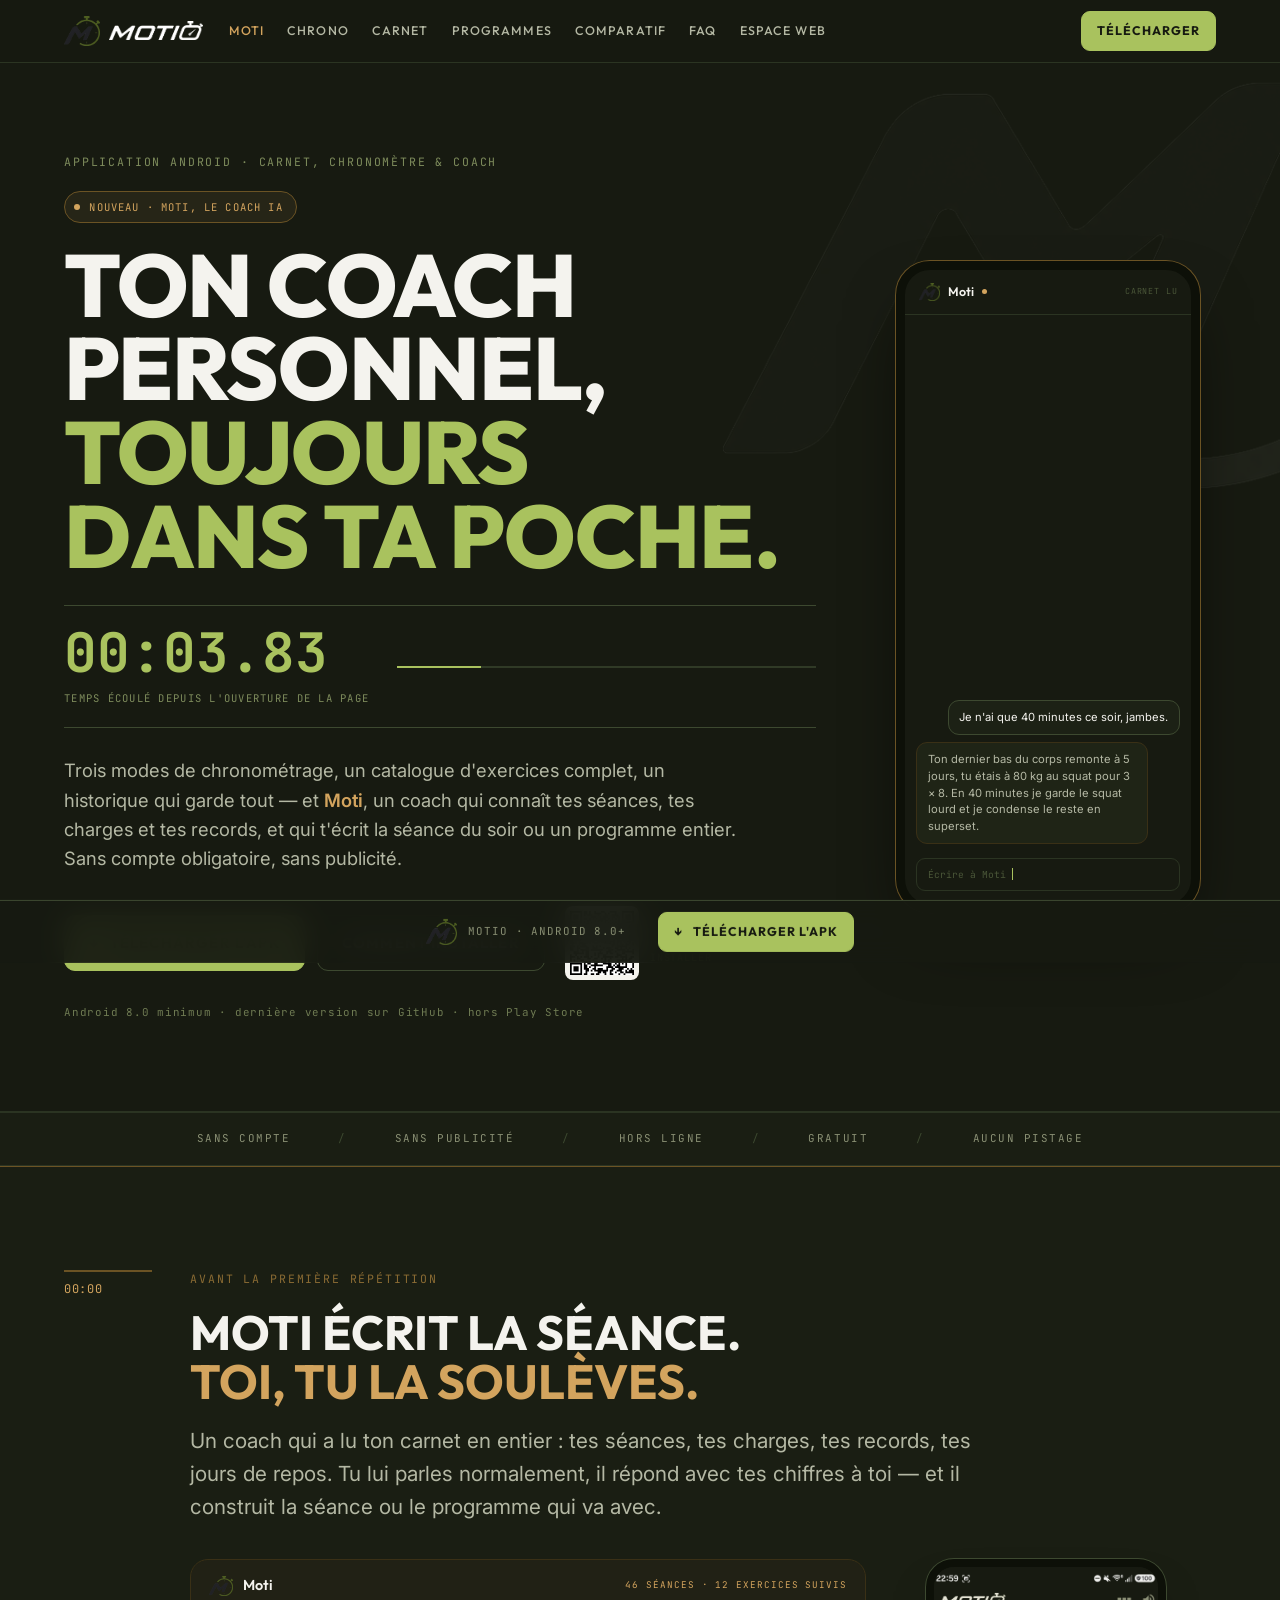
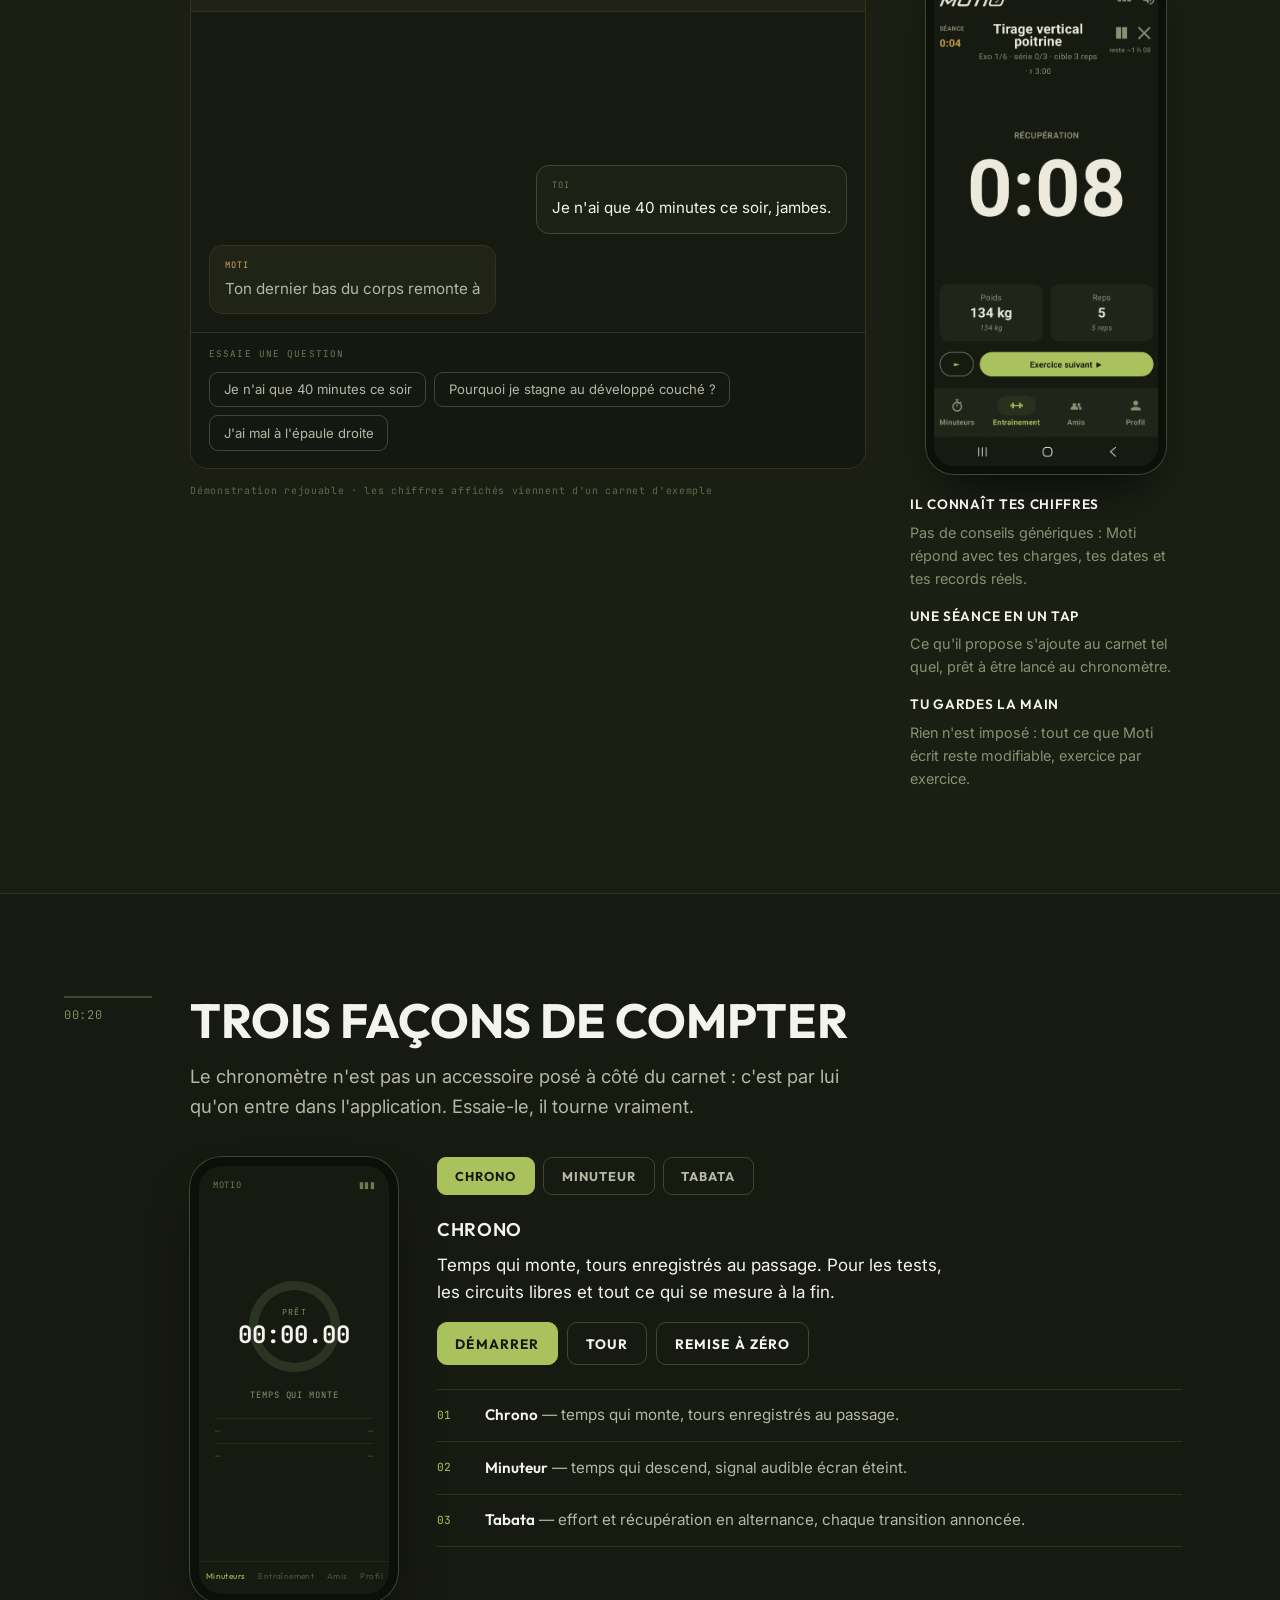
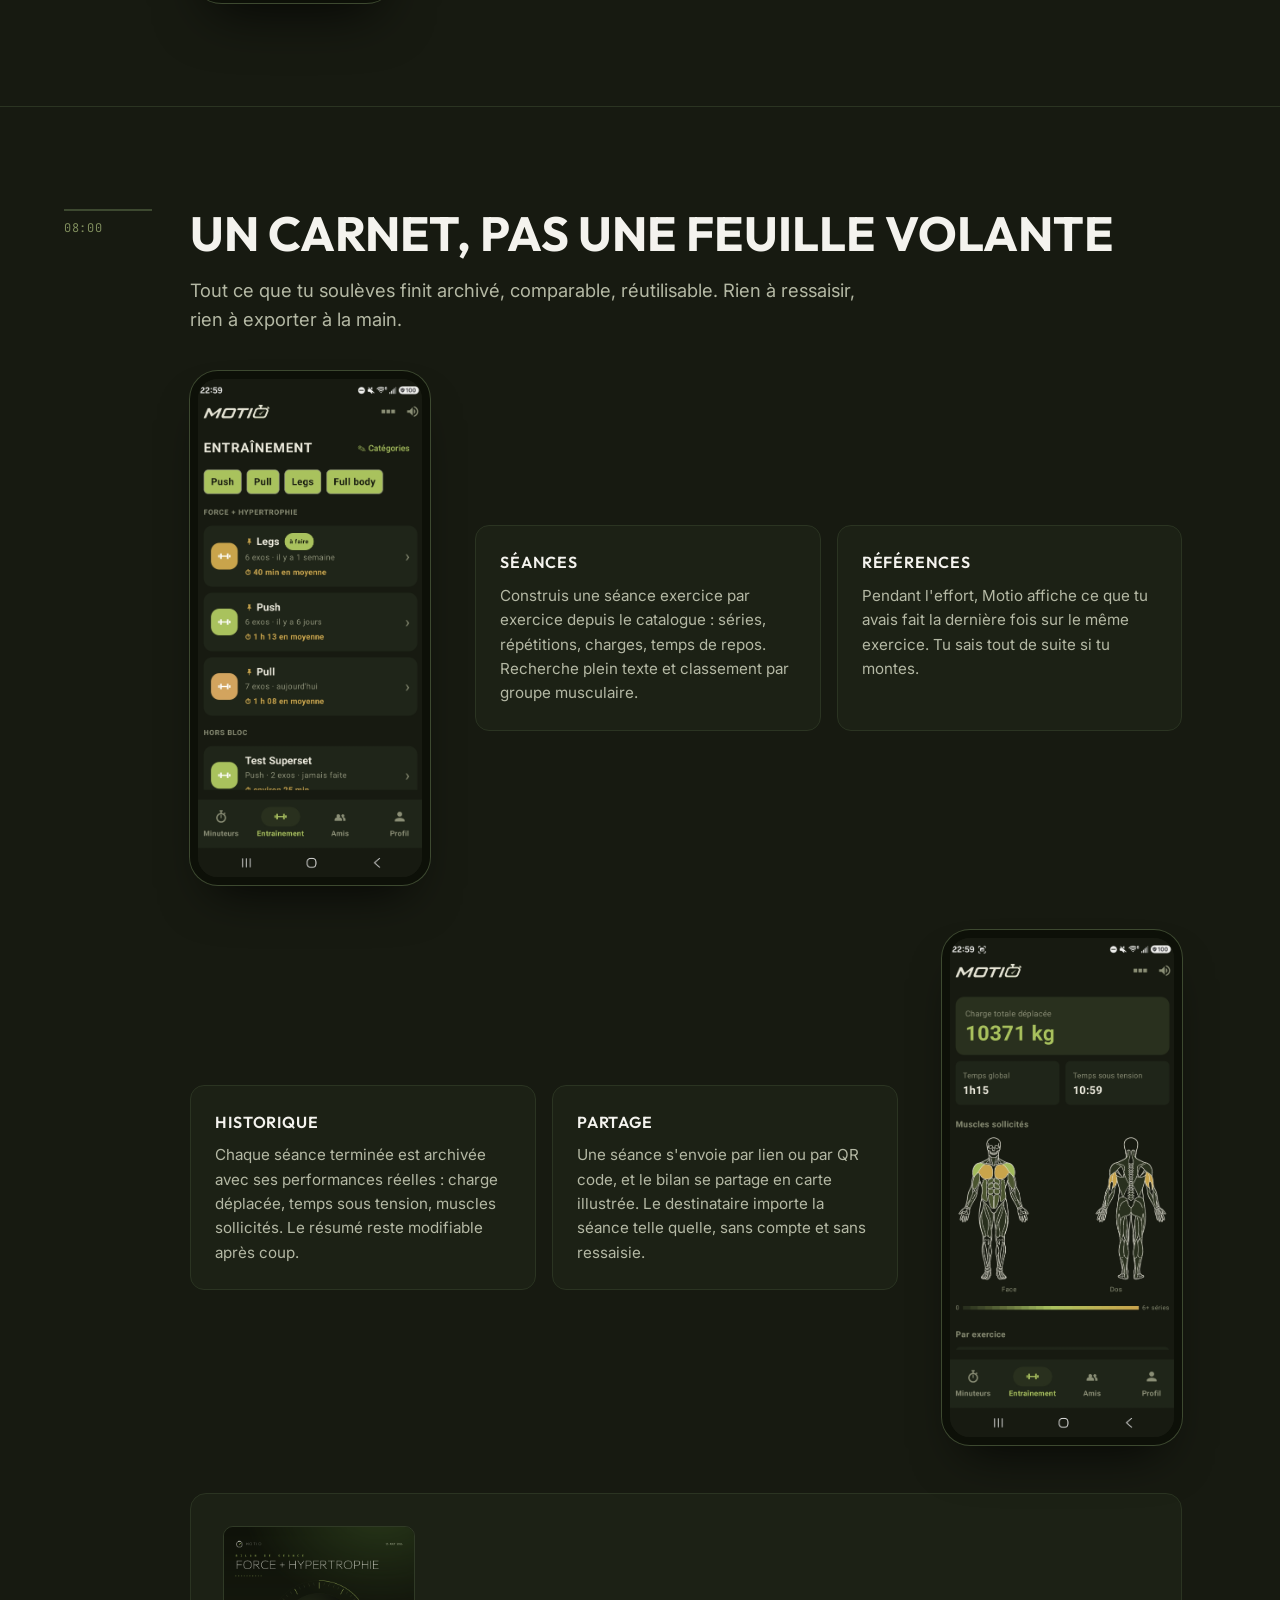
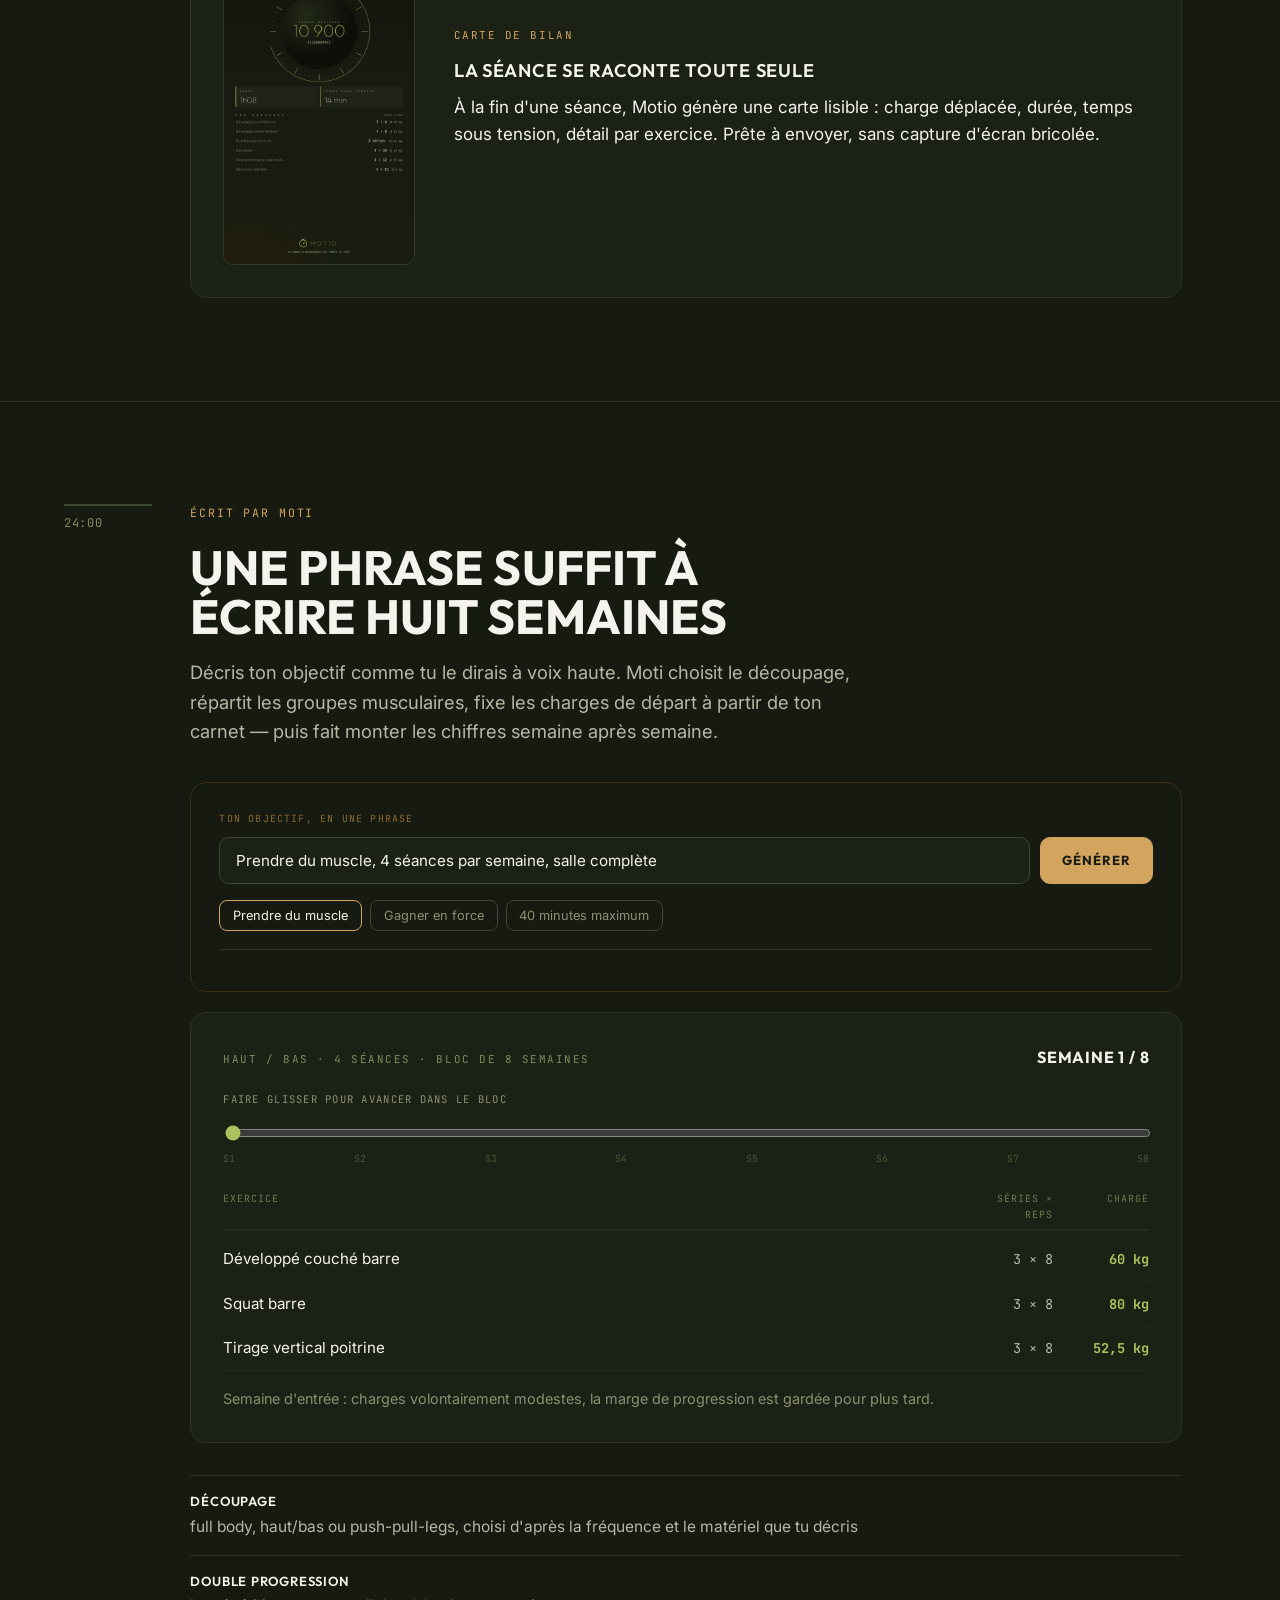
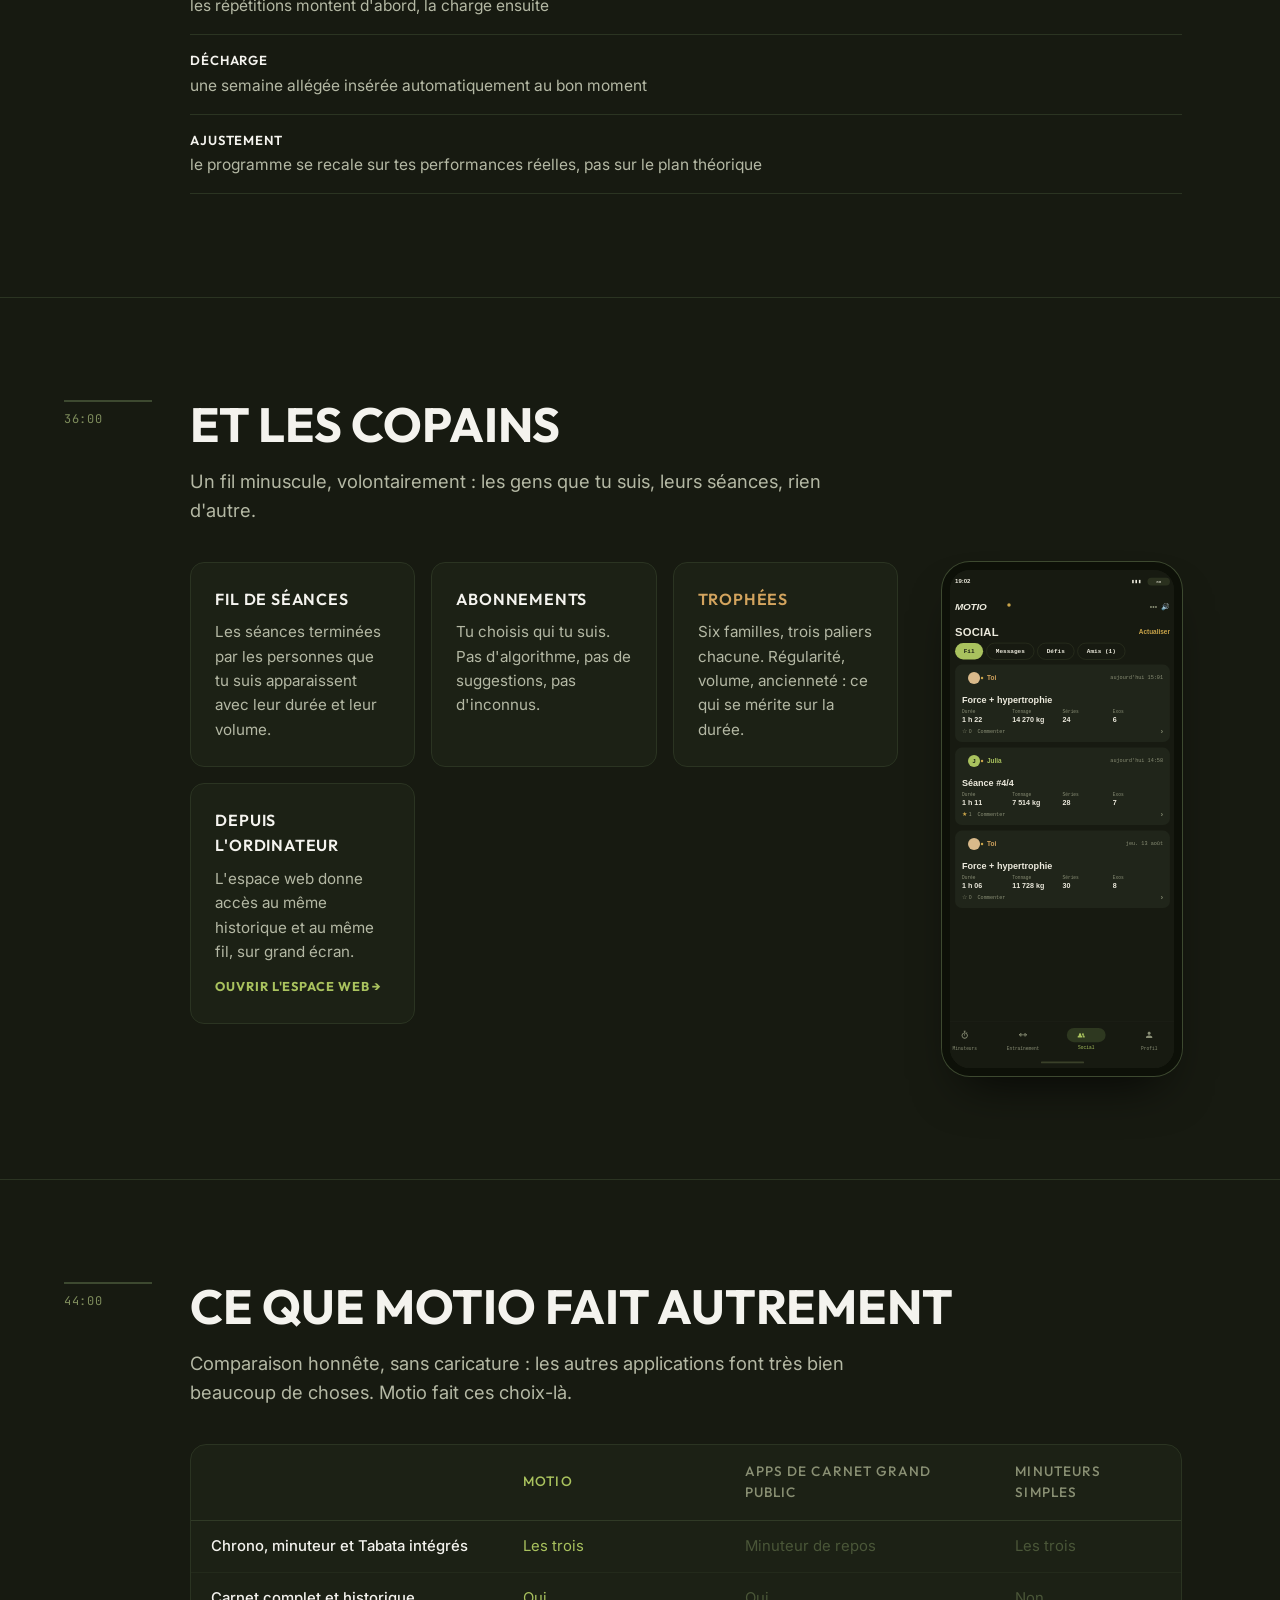
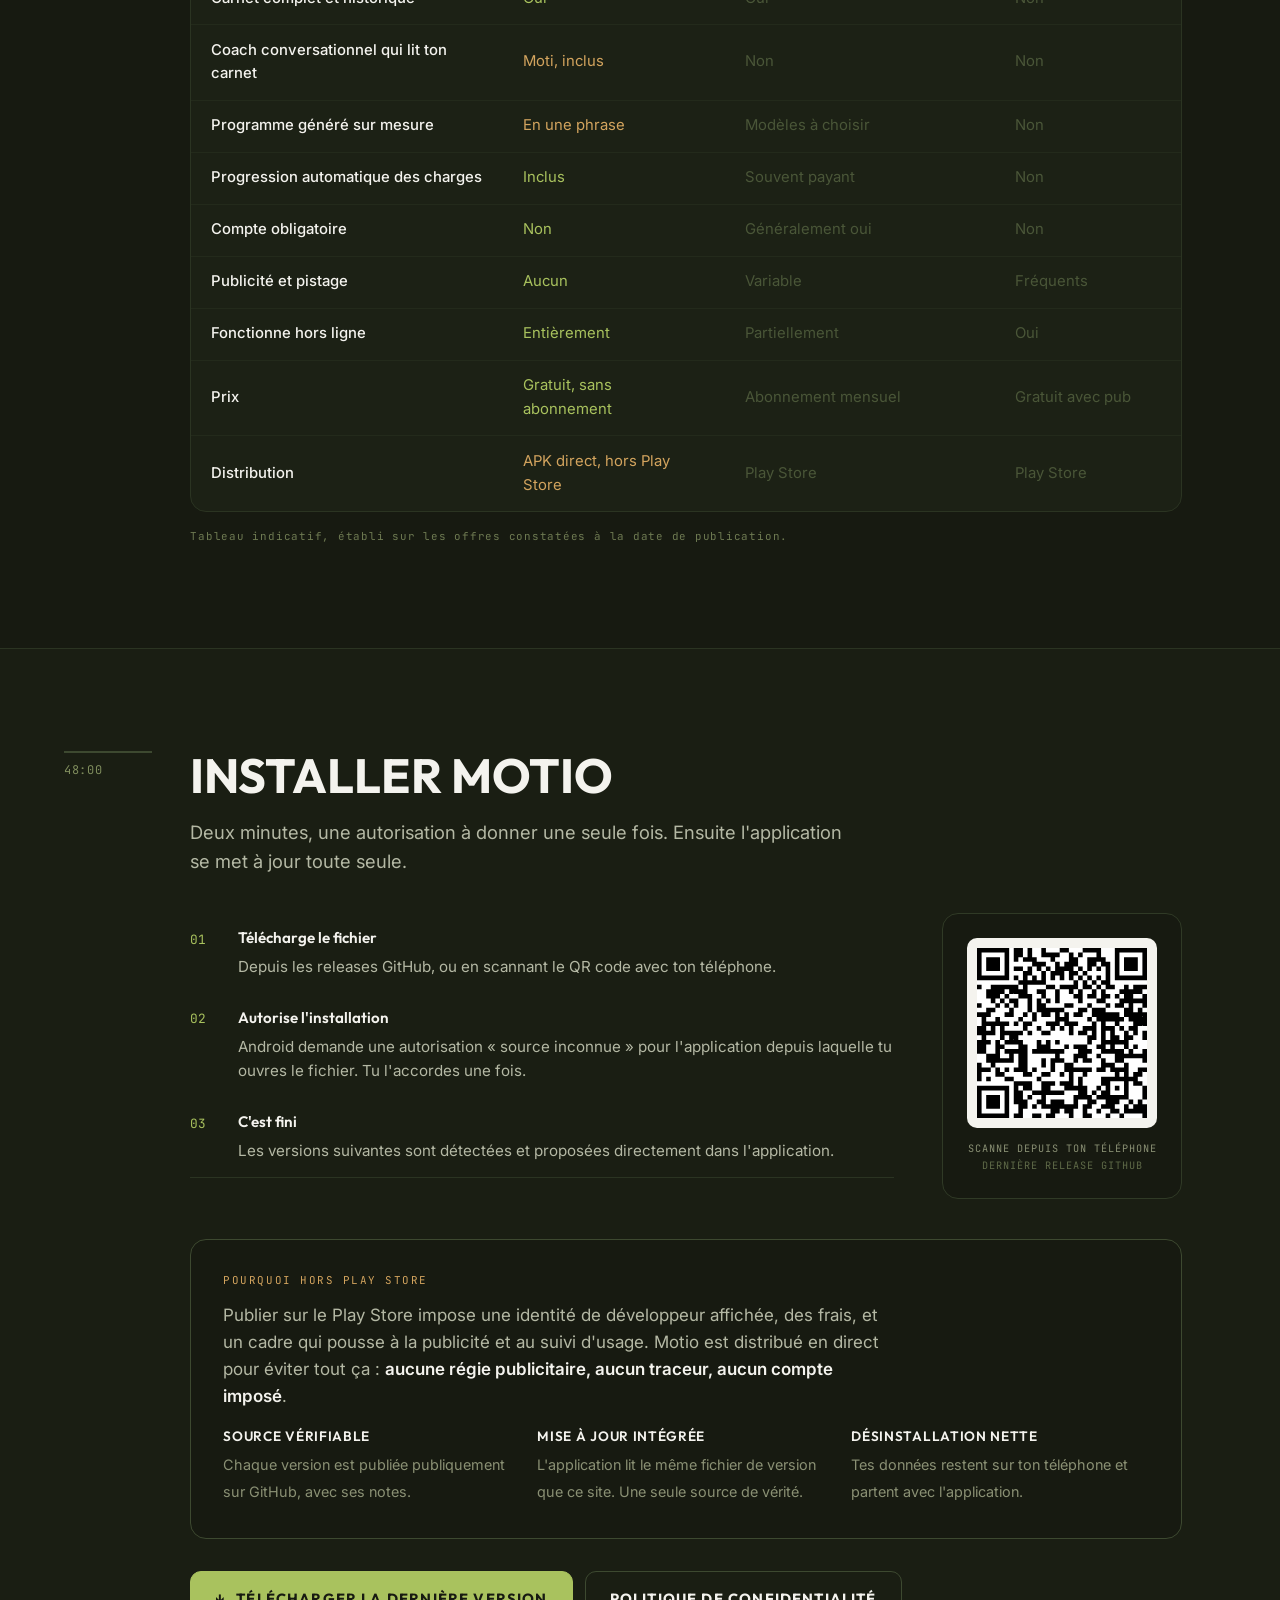
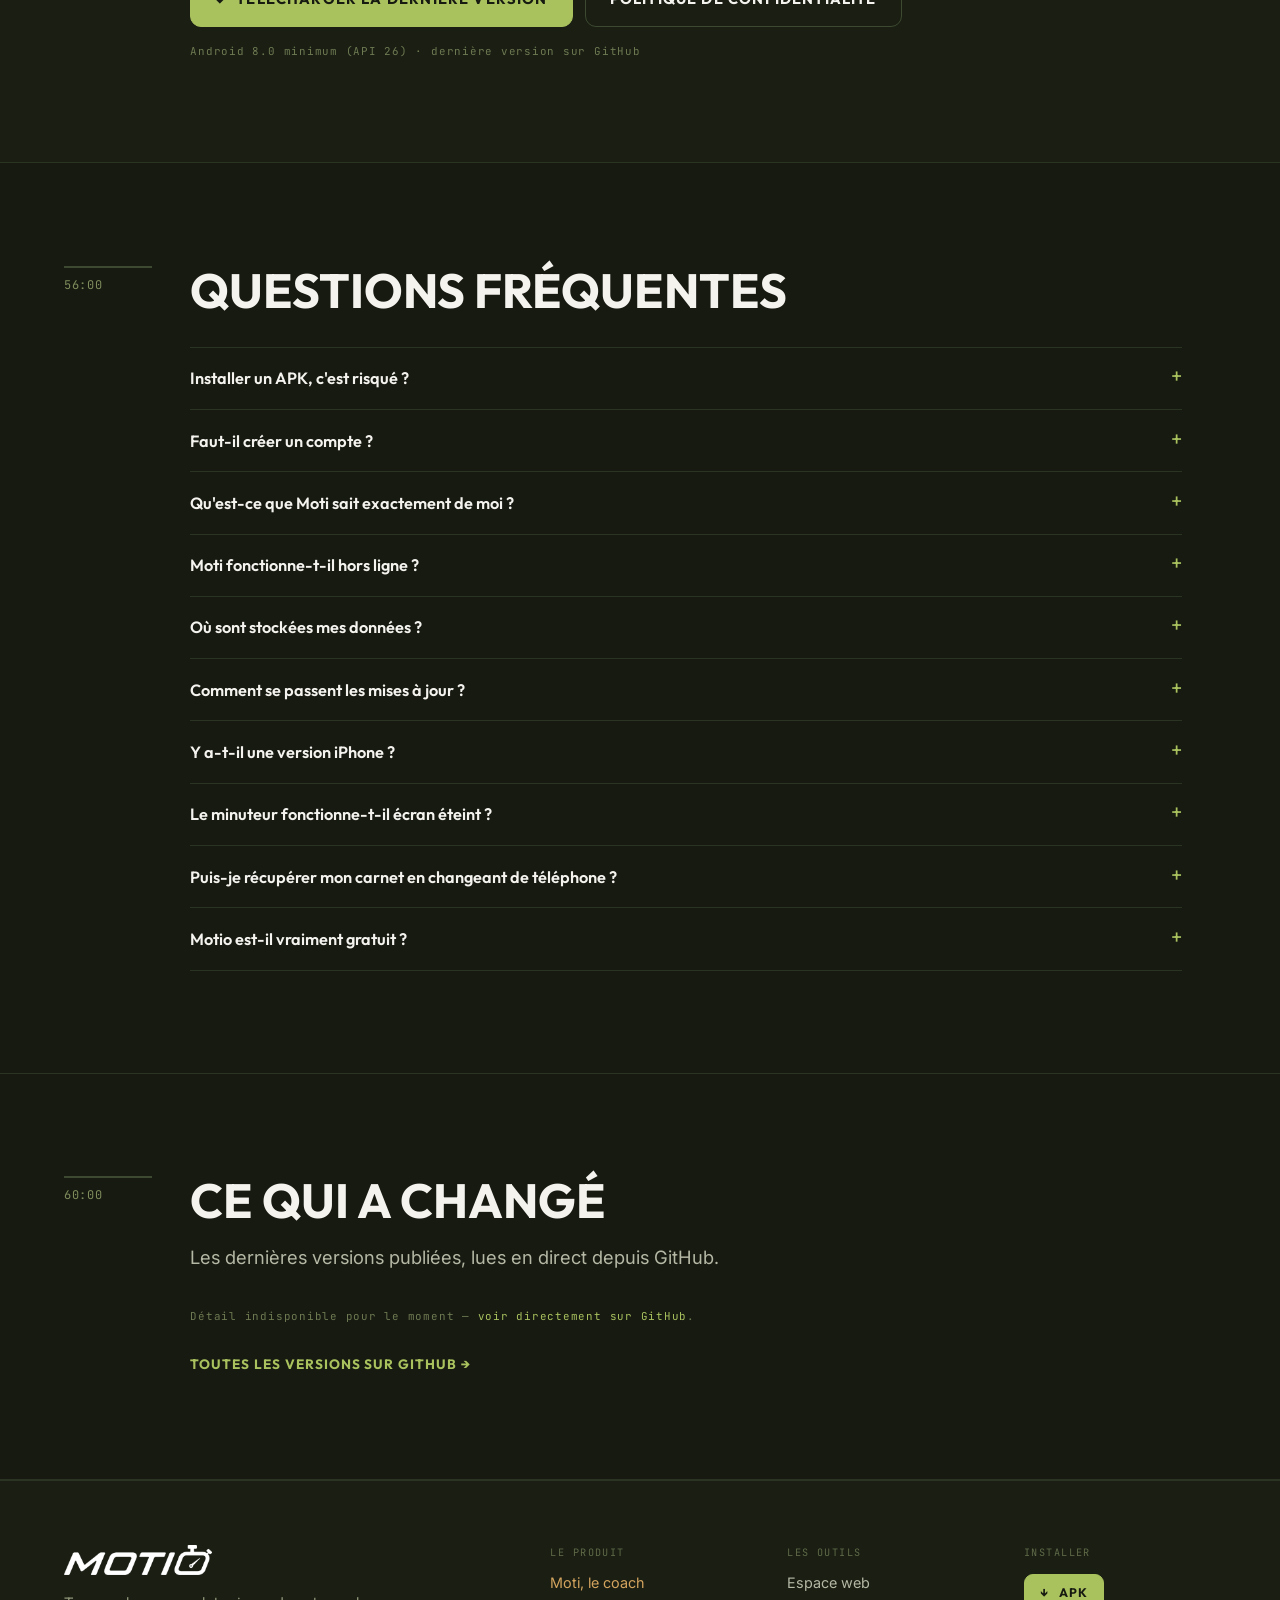
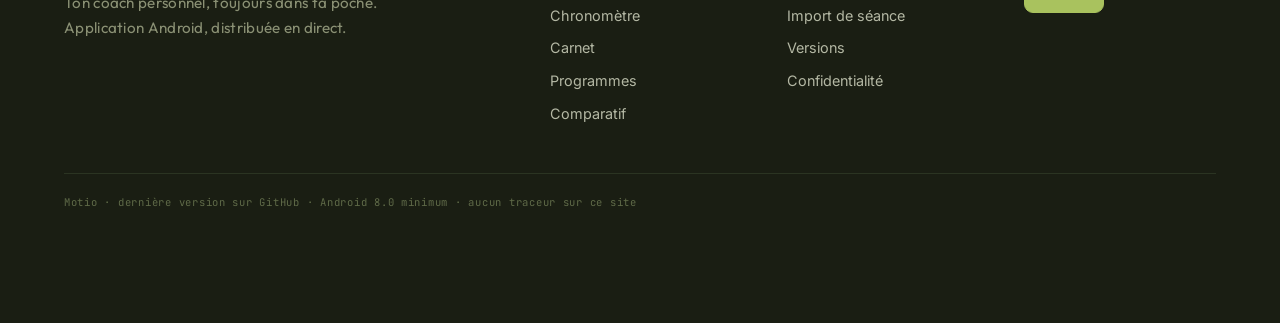
==== index.html @ ec918538 "Site : Moti et la génération de programme IA mis en avant Refonte guidée par la maquette Claude Desi" ====
<!DOCTYPE html>
<html lang="fr">
<head>
<meta charset="utf-8">
<meta name="viewport" content="width=device-width, initial-scale=1">
<title>Motio — Ton coach personnel, toujours dans ta poche</title>
<meta name="description" content="Chronomètre, minuteur, Tabata et carnet d'entraînement complet. Programmes personnalisés, coach IA qui connaît tes séances, historique et fil d'amis. Application Android, sans compte, sans publicité.">
<meta name="theme-color" content="#171A11">
<meta property="og:title" content="Motio">
<meta property="og:description" content="Ton coach personnel, toujours dans ta poche.">
<meta property="og:type" content="website">
<link rel="preconnect" href="https://fonts.googleapis.com">
<link rel="preconnect" href="https://fonts.gstatic.com" crossorigin>
<link href="https://fonts.googleapis.com/css2?family=Outfit:wght@400;500;600;700;800&family=Inter:wght@400;500;600&family=JetBrains+Mono:wght@400;500;700&display=swap" rel="stylesheet">
<link rel="stylesheet" href="assets/css/site.css">
</head>
<body>

<a class="skip" href="#modes">Aller au contenu</a>

<header class="topbar">
  <a class="brand" href="#top" aria-label="Motio — accueil">
    <img class="mark" src="assets/img/logo_m.png" alt="">
    <img class="word" src="assets/img/logo_motio.png" alt="Motio">
  </a>
  <nav class="topnav">
    <a href="#moti" class="gold">Moti</a>
    <a href="#modes">Chrono</a>
    <a href="#carnet">Carnet</a>
    <a href="#programmes">Programmes</a>
    <a href="#comparatif">Comparatif</a>
    <a href="#faq">FAQ</a>
    <a href="app/">Espace web</a>
  </nav>
  <a class="btn btn-sm" href="https://github.com/Motio-training/motio-updates/releases/latest" rel="noopener">Télécharger</a>
</header>

<main id="top">

  <!-- ============ HÉROS ============ -->
  <section class="hero">
    <img class="hero-ghost" src="assets/img/logo_m.png" alt="" aria-hidden="true">

    <div class="hero-main">
      <p class="eyebrow">Application Android · carnet, chronomètre &amp; coach</p>
      <a class="hero-badge" href="#moti"><i aria-hidden="true"></i>Nouveau · Moti, le coach IA</a>
      <h1>Ton coach personnel, <em>toujours dans ta poche.</em></h1>

      <div class="dial">
        <div>
          <span id="heroChrono" class="dial-digits">00:00.00</span>
          <span class="dial-label">temps écoulé depuis l'ouverture de la page</span>
        </div>
        <div class="dial-sweep" aria-hidden="true"><i></i></div>
      </div>

      <p class="lede" style="margin-bottom:2rem">Trois modes de chronométrage, un catalogue d'exercices complet, un historique qui garde tout — et <strong style="color:var(--accent-2);font-weight:600">Moti</strong>, un coach qui connaît tes séances, tes charges et tes records, et qui t'écrit la séance du soir ou un programme entier. Sans compte obligatoire, sans publicité.</p>

      <div class="cta-row">
        <div class="cta-group">
          <a class="btn btn-lg" href="https://github.com/Motio-training/motio-updates/releases/latest" rel="noopener"><span aria-hidden="true">↓</span> Télécharger l'APK</a>
          <a class="btn btn-lg btn-ghost" href="#installer">Comment installer</a>
        </div>
        <div class="hero-qr">
          <div id="qrHero" class="qr-mini"></div>
          <span class="qr-mini-label">Scanne pour installer</span>
        </div>
      </div>
      <p class="fineprint hero-fine">Android 8.0 minimum · <span id="verHero">dernière version sur GitHub</span> · hors Play Store</p>
    </div>

    <div class="hero-visual">
      <div class="chat-phone">
        <div class="chat-phone-head">
          <img src="assets/img/logo_m.png" alt="">
          <span class="who">Moti</span>
          <span class="dot" aria-hidden="true"></span>
          <span class="meta">carnet lu</span>
        </div>
        <div class="chat-phone-body" id="heroChat" aria-live="polite"></div>
        <div class="chat-phone-input">
          <span>Écrire à Moti</span>
          <span class="chat-caret" aria-hidden="true"></span>
        </div>
      </div>
    </div>
  </section>

  <!-- ============ BANDEAU ============ -->
  <div class="bandeau">
    <span>Sans compte</span><span class="sep">/</span><span>Sans publicité</span><span class="sep">/</span><span>Hors ligne</span><span class="sep">/</span><span>Gratuit</span><span class="sep">/</span><span>Aucun pistage</span>
  </div>

  <!-- ============ MOTI (COACH IA) ============ -->
  <section class="block" id="moti" data-sect style="border-top:1px solid #6B5324;background:var(--ink-2)">
    <div class="tc" style="border-top-color:#6B5324;color:var(--accent-2)">00:00</div>
    <div class="block-body">
      <p class="eyebrow" style="color:#8A6B33">Avant la première répétition</p>
      <h2 style="max-width:20ch">Moti écrit la séance. <span style="color:var(--accent-2)">Toi, tu la soulèves.</span></h2>
      <p class="lede" style="font-size:clamp(1.05rem,1rem + .4vw,1.3rem);max-width:62ch">Un coach qui a lu ton carnet en entier : tes séances, tes charges, tes records, tes jours de repos. Tu lui parles normalement, il répond avec tes chiffres à toi — et il construit la séance ou le programme qui va avec.</p>

      <div class="split" style="align-items:flex-start">
        <div class="split-content" style="flex:1 1 27rem">
          <div class="moti-demo">
            <div class="moti-demo-head">
              <img src="assets/img/logo_m.png" alt="">
              <span class="who">Moti</span>
              <span class="meta">46 séances · 12 exercices suivis</span>
            </div>
            <div class="moti-demo-body" id="motiChat" aria-live="polite"></div>
            <div class="moti-demo-foot">
              <p>Essaie une question</p>
              <div class="quick-qs">
                <button type="button" class="quick-q" data-q="court">Je n'ai que 40 minutes ce soir</button>
                <button type="button" class="quick-q" data-q="stagne">Pourquoi je stagne au développé couché ?</button>
                <button type="button" class="quick-q" data-q="epaule">J'ai mal à l'épaule droite</button>
              </div>
            </div>
          </div>
          <p class="moti-demo-fine">Démonstration rejouable · les chiffres affichés viennent d'un carnet d'exemple</p>
        </div>

        <div class="moti-features">
          <div class="phone-wrap">
            <div class="phone phone-sm">
              <img src="assets/img/screen-recuperation.jpg" alt="Moti dans l'application, pendant la récupération entre deux séries">
            </div>
          </div>
          <div>
            <div class="feature-line"><span class="k">Il connaît tes chiffres</span><p class="v">Pas de conseils génériques : Moti répond avec tes charges, tes dates et tes records réels.</p></div>
            <div class="feature-line"><span class="k">Une séance en un tap</span><p class="v">Ce qu'il propose s'ajoute au carnet tel quel, prêt à être lancé au chronomètre.</p></div>
            <div class="feature-line"><span class="k">Tu gardes la main</span><p class="v">Rien n'est imposé : tout ce que Moti écrit reste modifiable, exercice par exercice.</p></div>
          </div>
        </div>
      </div>
    </div>
  </section>

  <!-- ============ MODES ============ -->
  <section class="block" id="modes" data-sect>
    <div class="tc">00:20</div>
    <div class="block-body">
      <h2>Trois façons de compter</h2>
      <p class="lede">Le chronomètre n'est pas un accessoire posé à côté du carnet : c'est par lui qu'on entre dans l'application. Essaie-le, il tourne vraiment.</p>

      <div class="demo">
        <div class="phone-wrap demo-phone-wrap">
          <div class="phone phone-md demo-phone">
            <div class="demo-topbar"><span>MOTIO</span><span>▮▮▮</span></div>
            <div class="demo-body">
              <div id="demoDial" class="demo-dial">
                <div class="demo-dial-face">
                  <span id="demoPhase" class="demo-phase">prêt</span>
                  <span id="demoDigits" class="demo-digits">00:00.00</span>
                </div>
              </div>
              <span id="demoMeta" class="demo-meta">temps qui monte</span>
              <div class="demo-laps" aria-hidden="true">
                <div id="demoLap1" class="demo-lap"><span>—</span><span>—</span></div>
                <div id="demoLap2" class="demo-lap"><span>—</span><span>—</span></div>
              </div>
            </div>
            <div class="demo-tabbar"><span class="on">Minuteurs</span><span>Entraînement</span><span>Amis</span><span>Profil</span></div>
          </div>
        </div>

        <div class="demo-panel">
          <div class="mode-tabs" role="group" aria-label="Choisir un mode">
            <button type="button" class="mode-tab on" data-mode="chrono">Chrono</button>
            <button type="button" class="mode-tab" data-mode="minuteur">Minuteur</button>
            <button type="button" class="mode-tab" data-mode="tabata">Tabata</button>
          </div>

          <h3 id="demoTitle" style="font-size:1.15rem;letter-spacing:.04em">Chrono</h3>
          <p id="demoDesc" style="max-width:46ch">Temps qui monte, tours enregistrés au passage. Pour les tests, les circuits libres et tout ce qui se mesure à la fin.</p>

          <div class="demo-actions">
            <button type="button" class="btn" id="demoRun">Démarrer</button>
            <button type="button" class="btn btn-ghost" id="demoSecond">Tour</button>
            <button type="button" class="btn btn-ghost" id="demoReset">Remise à zéro</button>
          </div>

          <ul class="numbered">
            <li><span class="n">01</span><span class="t"><strong>Chrono</strong> — temps qui monte, tours enregistrés au passage.</span></li>
            <li><span class="n">02</span><span class="t"><strong>Minuteur</strong> — temps qui descend, signal audible écran éteint.</span></li>
            <li><span class="n">03</span><span class="t"><strong>Tabata</strong> — effort et récupération en alternance, chaque transition annoncée.</span></li>
          </ul>
        </div>
      </div>
    </div>
  </section>

  <!-- ============ CARNET ============ -->
  <section class="block" id="carnet" data-sect>
    <div class="tc">08:00</div>
    <div class="block-body">
      <h2>Un carnet, pas une feuille volante</h2>
      <p class="lede">Tout ce que tu soulèves finit archivé, comparable, réutilisable. Rien à ressaisir, rien à exporter à la main.</p>

      <div class="split">
        <div class="split-media">
          <div class="phone phone-sm">
            <img src="assets/img/screen-entrainement.jpg" alt="Liste des séances d'entraînement dans Motio">
          </div>
        </div>
        <div class="split-content grid grid-2">
          <article class="card">
            <h3>Séances</h3>
            <p>Construis une séance exercice par exercice depuis le catalogue : séries, répétitions, charges, temps de repos. Recherche plein texte et classement par groupe musculaire.</p>
          </article>
          <article class="card">
            <h3>Références</h3>
            <p>Pendant l'effort, Motio affiche ce que tu avais fait la dernière fois sur le même exercice. Tu sais tout de suite si tu montes.</p>
          </article>
        </div>
      </div>

      <div class="split">
        <div class="split-content grid grid-2">
          <article class="card">
            <h3>Historique</h3>
            <p>Chaque séance terminée est archivée avec ses performances réelles : charge déplacée, temps sous tension, muscles sollicités. Le résumé reste modifiable après coup.</p>
          </article>
          <article class="card">
            <h3>Partage</h3>
            <p>Une séance s'envoie par lien ou par QR code, et le bilan se partage en carte illustrée. Le destinataire importe la séance telle quelle, sans compte et sans ressaisie.</p>
          </article>
        </div>
        <div class="split-media">
          <div class="phone phone-sm">
            <img src="assets/img/screen-bilan.jpg" alt="Bilan d'une séance : charge déplacée et muscles sollicités">
          </div>
        </div>
      </div>

      <div class="callout">
        <img src="assets/img/preview_carte.png" alt="Carte de partage d'une séance générée par Motio">
        <div class="callout-body">
          <p class="callout-tag">Carte de bilan</p>
          <h3 style="font-size:1.15rem;letter-spacing:.04em">La séance se raconte toute seule</h3>
          <p>À la fin d'une séance, Motio génère une carte lisible : charge déplacée, durée, temps sous tension, détail par exercice. Prête à envoyer, sans capture d'écran bricolée.</p>
        </div>
      </div>
    </div>
  </section>

  <!-- ============ PROGRAMMES ============ -->
  <section class="block" id="programmes" data-sect>
    <div class="tc">24:00</div>
    <div class="block-body">
      <p class="eyebrow" style="color:var(--accent-2)">Écrit par Moti</p>
      <h2>Une phrase suffit à écrire huit semaines</h2>
      <p class="lede">Décris ton objectif comme tu le dirais à voix haute. Moti choisit le découpage, répartit les groupes musculaires, fixe les charges de départ à partir de ton carnet — puis fait monter les chiffres semaine après semaine.</p>

      <div class="gen-box">
        <label>
          <span class="gen-label">Ton objectif, en une phrase</span>
          <span class="gen-row">
            <input type="text" id="genPhrase" class="gen-input" aria-label="Décris ton objectif">
            <button type="button" id="genBtn" class="gen-btn">Générer</button>
          </span>
        </label>
        <div class="gen-chips">
          <button type="button" class="chip on" data-obj="muscle">Prendre du muscle</button>
          <button type="button" class="chip" data-obj="force">Gagner en force</button>
          <button type="button" class="chip" data-obj="temps">40 minutes maximum</button>
        </div>
        <div class="gen-log" id="genLog"></div>
      </div>

      <div class="programme-box">
        <div class="programme-head">
          <p id="progDecoupe" class="programme-eyebrow">Haut / bas · 4 séances · bloc de 8 semaines</p>
          <p id="weekTitle" class="programme-week">Semaine 1 / 8</p>
        </div>

        <label class="week-slider">
          <span class="week-slider-label">Faire glisser pour avancer dans le bloc</span>
          <input type="range" id="weekRange" min="1" max="8" step="1" value="1" aria-label="Semaine du programme">
          <span class="week-ticks"><span>S1</span><span>S2</span><span>S3</span><span>S4</span><span>S5</span><span>S6</span><span>S7</span><span>S8</span></span>
        </label>

        <div class="prog-table">
          <div class="prog-head"><span>Exercice</span><span>Séries × reps</span><span>Charge</span></div>
          <div id="progRows"></div>
        </div>
        <p id="weekNote" class="programme-note"></p>
      </div>

      <ul class="listing">
        <li><span class="li-k">Découpage</span>full body, haut/bas ou push-pull-legs, choisi d'après la fréquence et le matériel que tu décris</li>
        <li><span class="li-k">Double progression</span>les répétitions montent d'abord, la charge ensuite</li>
        <li><span class="li-k">Décharge</span>une semaine allégée insérée automatiquement au bon moment</li>
        <li><span class="li-k">Ajustement</span>le programme se recale sur tes performances réelles, pas sur le plan théorique</li>
      </ul>
    </div>
  </section>

  <!-- ============ SOCIAL ============ -->
  <section class="block" id="social" data-sect>
    <div class="tc">36:00</div>
    <div class="block-body">
      <h2>Et les copains</h2>
      <p class="lede">Un fil minuscule, volontairement : les gens que tu suis, leurs séances, rien d'autre.</p>

      <div class="split" style="align-items:flex-start">
        <div class="split-content grid grid-3">
          <article class="card">
            <h3>Fil de séances</h3>
            <p>Les séances terminées par les personnes que tu suis apparaissent avec leur durée et leur volume.</p>
          </article>
          <article class="card">
            <h3>Abonnements</h3>
            <p>Tu choisis qui tu suis. Pas d'algorithme, pas de suggestions, pas d'inconnus.</p>
          </article>
          <article class="card">
            <h3 class="gold">Trophées</h3>
            <p>Six familles, trois paliers chacune. Régularité, volume, ancienneté : ce qui se mérite sur la durée.</p>
          </article>
          <article class="card">
            <h3>Depuis l'ordinateur</h3>
            <p>L'espace web donne accès au même historique et au même fil, sur grand écran.</p>
            <a class="go" href="app/">Ouvrir l'espace web →</a>
          </article>
        </div>
        <div class="split-media">
          <div class="phone phone-sm">
            <img src="assets/img/screen-social.svg" alt="Fil social dans Motio : séances des amis suivis">
          </div>
        </div>
      </div>
    </div>
  </section>

  <!-- ============ COMPARATIF ============ -->
  <section class="block" id="comparatif" data-sect>
    <div class="tc">44:00</div>
    <div class="block-body">
      <h2>Ce que Motio fait autrement</h2>
      <p class="lede">Comparaison honnête, sans caricature : les autres applications font très bien beaucoup de choses. Motio fait ces choix-là.</p>

      <div class="table-wrap">
        <table class="comparatif">
          <thead>
            <tr>
              <th scope="col"> </th>
              <th scope="col" class="us">Motio</th>
              <th scope="col">Apps de carnet grand public</th>
              <th scope="col">Minuteurs simples</th>
            </tr>
          </thead>
          <tbody>
            <tr>
              <th scope="row">Chrono, minuteur et Tabata intégrés</th>
              <td class="us">Les trois</td>
              <td class="dim">Minuteur de repos</td>
              <td class="dim">Les trois</td>
            </tr>
            <tr>
              <th scope="row">Carnet complet et historique</th>
              <td class="us">Oui</td>
              <td class="dim">Oui</td>
              <td class="dim">Non</td>
            </tr>
            <tr>
              <th scope="row">Coach conversationnel qui lit ton carnet</th>
              <td style="color:var(--accent-2)">Moti, inclus</td>
              <td class="dim">Non</td>
              <td class="dim">Non</td>
            </tr>
            <tr>
              <th scope="row">Programme généré sur mesure</th>
              <td style="color:var(--accent-2)">En une phrase</td>
              <td class="dim">Modèles à choisir</td>
              <td class="dim">Non</td>
            </tr>
            <tr>
              <th scope="row">Progression automatique des charges</th>
              <td class="us">Inclus</td>
              <td class="dim">Souvent payant</td>
              <td class="dim">Non</td>
            </tr>
            <tr>
              <th scope="row">Compte obligatoire</th>
              <td class="us">Non</td>
              <td class="dim">Généralement oui</td>
              <td class="dim">Non</td>
            </tr>
            <tr>
              <th scope="row">Publicité et pistage</th>
              <td class="us">Aucun</td>
              <td class="dim">Variable</td>
              <td class="dim">Fréquents</td>
            </tr>
            <tr>
              <th scope="row">Fonctionne hors ligne</th>
              <td class="us">Entièrement</td>
              <td class="dim">Partiellement</td>
              <td class="dim">Oui</td>
            </tr>
            <tr>
              <th scope="row">Prix</th>
              <td class="us">Gratuit, sans abonnement</td>
              <td class="dim">Abonnement mensuel</td>
              <td class="dim">Gratuit avec pub</td>
            </tr>
            <tr>
              <th scope="row">Distribution</th>
              <td style="color:var(--accent-2)">APK direct, hors Play Store</td>
              <td class="dim">Play Store</td>
              <td class="dim">Play Store</td>
            </tr>
          </tbody>
        </table>
      </div>
      <p class="fineprint" style="margin-top:1rem">Tableau indicatif, établi sur les offres constatées à la date de publication.</p>
    </div>
  </section>

  <!-- ============ INSTALLATION ============ -->
  <section class="block block-alt" id="installer" data-sect>
    <div class="tc">48:00</div>
    <div class="block-body">
      <h2>Installer Motio</h2>
      <p class="lede">Deux minutes, une autorisation à donner une seule fois. Ensuite l'application se met à jour toute seule.</p>

      <div class="install-grid">
        <ol class="numbered install-steps" style="list-style:none;counter-reset:s">
          <li style="counter-increment:s;position:relative;padding-left:3rem;border-top:0"><span class="n" style="position:absolute;left:0;top:.85rem;font-size:.8rem">01</span><span class="t"><strong style="display:block;margin-bottom:.25rem">Télécharge le fichier</strong>Depuis les releases GitHub, ou en scannant le QR code avec ton téléphone.</span></li>
          <li style="counter-increment:s;position:relative;padding-left:3rem;border-top:0"><span class="n" style="position:absolute;left:0;top:.85rem;font-size:.8rem">02</span><span class="t"><strong style="display:block;margin-bottom:.25rem">Autorise l'installation</strong>Android demande une autorisation « source inconnue » pour l'application depuis laquelle tu ouvres le fichier. Tu l'accordes une fois.</span></li>
          <li style="counter-increment:s;position:relative;padding-left:3rem;border-top:0"><span class="n" style="position:absolute;left:0;top:.85rem;font-size:.8rem">03</span><span class="t"><strong style="display:block;margin-bottom:.25rem">C'est fini</strong>Les versions suivantes sont détectées et proposées directement dans l'application.</span></li>
        </ol>

        <div class="qr-box">
          <div id="qrBig" class="qr"></div>
          <p>Scanne depuis ton téléphone<br><span>dernière release GitHub</span></p>
        </div>
      </div>

      <div class="why-box">
        <p class="why-tag">Pourquoi hors Play Store</p>
        <p class="lede-sm">Publier sur le Play Store impose une identité de développeur affichée, des frais, et un cadre qui pousse à la publicité et au suivi d'usage. Motio est distribué en direct pour éviter tout ça : <strong style="color:var(--text);font-weight:600">aucune régie publicitaire, aucun traceur, aucun compte imposé</strong>.</p>
        <div class="why-grid">
          <div><span class="k">Source vérifiable</span><span class="v">Chaque version est publiée publiquement sur GitHub, avec ses notes.</span></div>
          <div><span class="k">Mise à jour intégrée</span><span class="v">L'application lit le même fichier de version que ce site. Une seule source de vérité.</span></div>
          <div><span class="k">Désinstallation nette</span><span class="v">Tes données restent sur ton téléphone et partent avec l'application.</span></div>
        </div>
      </div>

      <div class="cta-group" style="margin-bottom:1rem">
        <a class="btn btn-lg" href="https://github.com/Motio-training/motio-updates/releases/latest" rel="noopener"><span aria-hidden="true">↓</span> Télécharger la dernière version</a>
        <a class="btn btn-lg btn-ghost" href="confidentialite/">Politique de confidentialité</a>
      </div>
      <p class="fineprint">Android 8.0 minimum (API 26) · <span id="verInstall">dernière version sur GitHub</span></p>
    </div>
  </section>

  <!-- ============ FAQ ============ -->
  <section class="block" id="faq" data-sect>
    <div class="tc">56:00</div>
    <div class="block-body">
      <h2 style="margin-bottom:2rem">Questions fréquentes</h2>

      <div class="faq">
        <details>
          <summary>Installer un APK, c'est risqué ?<span class="plus" aria-hidden="true">+</span></summary>
          <p>Le risque vient de la provenance du fichier, pas du format. Ici le fichier est publié sur le dépôt GitHub officiel de Motio, sous un compte public et vérifiable, et Android vérifie à chaque mise à jour que la signature correspond bien à celle de la version déjà installée.</p>
        </details>
        <details>
          <summary>Faut-il créer un compte ?<span class="plus" aria-hidden="true">+</span></summary>
          <p>Non. Le chronomètre, le carnet, les séances, les programmes et l'historique fonctionnent sans aucun compte. Un compte ne devient nécessaire que pour le volet social : suivre des amis et voir leur fil.</p>
        </details>
        <details>
          <summary>Qu'est-ce que Moti sait exactement de moi ?<span class="plus" aria-hidden="true">+</span></summary>
          <p>Ce que contient ton carnet, et rien d'autre : tes séances passées, tes charges, tes records, tes temps de repos. Pas de données de santé récupérées ailleurs, pas de profil publicitaire. C'est justement ce qui lui permet de répondre avec tes chiffres plutôt qu'avec des généralités.</p>
        </details>
        <details>
          <summary>Moti fonctionne-t-il hors ligne ?<span class="plus" aria-hidden="true">+</span></summary>
          <p>Non, lui seul a besoin d'une connexion : c'est la seule partie de l'application dans ce cas. Le chronomètre, le carnet, les séances, les programmes déjà écrits et l'historique restent entièrement utilisables hors ligne, à la salle comme au sous-sol.</p>
        </details>
        <details>
          <summary>Où sont stockées mes données ?<span class="plus" aria-hidden="true">+</span></summary>
          <p>Sur ton téléphone. Rien ne part vers un serveur tant que tu n'utilises pas le volet social, qui ne synchronise que ce qui est nécessaire au fil. Le détail figure dans la <a href="confidentialite/">politique de confidentialité</a>.</p>
        </details>
        <details>
          <summary>Comment se passent les mises à jour ?<span class="plus" aria-hidden="true">+</span></summary>
          <p>L'application consulte le fichier de version publié sur GitHub et te propose la mise à jour quand une nouvelle version existe. Tu n'as pas à revenir sur ce site.</p>
        </details>
        <details>
          <summary>Y a-t-il une version iPhone ?<span class="plus" aria-hidden="true">+</span></summary>
          <p>Pas aujourd'hui. Motio est une application Android. L'<a href="app/">espace web</a> permet en revanche de consulter son historique et son fil depuis n'importe quel navigateur, y compris sur iPhone.</p>
        </details>
        <details>
          <summary>Le minuteur fonctionne-t-il écran éteint ?<span class="plus" aria-hidden="true">+</span></summary>
          <p>Oui. Le signal sonore reste audible téléphone verrouillé et dans la poche, et chaque transition Tabata est annoncée. C'est la raison d'être du chronomètre : il doit tenir tout seul pendant que tu soulèves.</p>
        </details>
        <details>
          <summary>Puis-je récupérer mon carnet en changeant de téléphone ?<span class="plus" aria-hidden="true">+</span></summary>
          <p>Oui, via l'export du carnet, et via le compte si tu utilises le volet social. Les séances individuelles se transfèrent aussi par lien ou QR code, importables telles quelles.</p>
        </details>
        <details>
          <summary>Motio est-il vraiment gratuit ?<span class="plus" aria-hidden="true">+</span></summary>
          <p>Oui, et sans publicité. Le carnet, le chronomètre, l'historique et les programmes resteront gratuits — c'est le cœur de l'application. Une offre Gold viendra plus tard couvrir les usages intensifs de Moti, dont le fonctionnement a un coût réel ; d'ici là, il est ouvert à tout le monde.</p>
        </details>
      </div>
    </div>
  </section>

  <!-- ============ VERSIONS ============ -->
  <section class="block block-end" id="versions" data-sect>
    <div class="tc">60:00</div>
    <div class="block-body">
      <h2>Ce qui a changé</h2>
      <p class="lede">Les dernières versions publiées, lues en direct depuis GitHub.</p>

      <div id="releasesList">
        <p class="fineprint">Chargement des dernières versions…</p>
      </div>

      <p style="margin:1.5rem 0 0"><a href="https://github.com/Motio-training/motio-updates/releases" rel="noopener" style="font-family:var(--f-display);font-weight:700;font-size:.85rem;letter-spacing:.07em;text-transform:uppercase">Toutes les versions sur GitHub →</a></p>
    </div>
  </section>

</main>

<footer class="foot">
  <div class="foot-top">
    <div class="foot-brand">
      <img src="assets/img/logo_motio.png" alt="Motio">
      <p>Ton coach personnel, toujours dans ta poche. Application Android, distribuée en direct.</p>
    </div>
    <nav class="foot-col">
      <span class="foot-col-title">Le produit</span>
      <a href="#moti" class="gold">Moti, le coach</a>
      <a href="#modes">Chronomètre</a>
      <a href="#carnet">Carnet</a>
      <a href="#programmes">Programmes</a>
      <a href="#comparatif">Comparatif</a>
    </nav>
    <nav class="foot-col">
      <span class="foot-col-title">Les outils</span>
      <a href="app/">Espace web</a>
      <a href="partage/">Import de séance</a>
      <a href="https://github.com/Motio-training/motio-updates/releases" rel="noopener">Versions</a>
      <a href="confidentialite/">Confidentialité</a>
    </nav>
    <div class="foot-install">
      <span class="foot-col-title">Installer</span>
      <a class="btn btn-sm" href="https://github.com/Motio-training/motio-updates/releases/latest" rel="noopener"><span aria-hidden="true">↓</span> APK</a>
    </div>
  </div>
  <p class="foot-bottom">Motio · <span id="verFoot">dernière version sur GitHub</span> · Android 8.0 minimum · aucun traceur sur ce site</p>
</footer>

<div id="floatbar" class="floatbar">
  <div class="floatbar-id">
    <img src="assets/img/logo_m.png" alt="">
    <span id="floatbarVersion">Motio · Android 8.0+</span>
  </div>
  <a class="btn btn-sm" href="https://github.com/Motio-training/motio-updates/releases/latest" rel="noopener"><span aria-hidden="true">↓</span> Télécharger l'APK</a>
</div>

<script src="assets/js/vendor/qrcode.js"></script>
<script src="assets/js/site.js"></script>
</body>
</html>
---- assets/css/site.css ----
/* ==========================================================================
   Motio — site vitrine
   Charbon + olive militaire, chiffres en mono partout où ça mesure le temps.
   Structure héritée du carnet : chaque section porte un repère "temps écoulé"
   comme si visiter le site était une séance.
   ========================================================================== */

:root{
  --ink:#171A11;
  --ink-2:#1A1E13;
  --panel:#1C2115;
  --line:#2B3422;
  --line-2:#232A1B;
  --line-strong:#3D4930;
  --rule:#303A26;
  --frame:#0D1008;

  --text:#F4F3EE;
  --text-dim:#B4B8A4;
  --text-dim-2:#8A9074;
  --text-dim-3:#7E8C5C;
  --text-dim-4:#6E7A52;
  --text-dim-5:#5F6A48;
  --text-faint:#4A5638;

  --accent:#A9C25E;
  --accent-2:#D3A45E;

  --f-display:"Outfit",system-ui,sans-serif;
  --f-body:"Inter",system-ui,sans-serif;
  --f-mono:"JetBrains Mono",ui-monospace,monospace;

  --gutter:clamp(1.25rem,5vw,4.5rem);
  --rail:5.5rem;
  --r-s:9px;
  --r-m:14px;
  --r-l:16px;
}

*,*::before,*::after{box-sizing:border-box}

html{scroll-behavior:smooth}
@media (prefers-reduced-motion:reduce){html{scroll-behavior:auto}}

body{
  margin:0;
  background:var(--ink);
  color:var(--text);
  font-family:var(--f-body);
  font-size:clamp(1rem,.95rem + .15vw,1.0625rem);
  line-height:1.6;
  -webkit-font-smoothing:antialiased;
}

a{color:var(--accent);text-decoration:none}
a:hover{color:var(--text)}
:focus-visible{outline:2px solid var(--accent);outline-offset:3px}
img{max-width:100%}

.skip{
  position:absolute;left:-9999px;top:0;z-index:200;
  background:var(--accent);color:var(--ink);
  padding:.75rem 1rem;font-family:var(--f-display);font-weight:700;
}
.skip:focus{left:0}

/* ---------- barre haute ---------- */
.topbar{
  position:sticky;top:0;z-index:60;
  display:flex;align-items:center;gap:clamp(.75rem,2vw,2rem);
  padding:.7rem var(--gutter);
  background:rgba(23,26,17,.88);
  backdrop-filter:blur(12px);
  border-bottom:1px solid var(--line);
}
.brand{display:flex;align-items:center;gap:.6rem;flex:0 0 auto}
.brand img{display:block}
.brand .mark{height:30px;width:auto}
.brand .word{height:19px;width:auto;filter:brightness(0) invert(1)}

.topnav{
  flex:1 1 auto;min-width:0;
  display:flex;align-items:center;gap:clamp(.85rem,1.8vw,1.6rem);
  overflow-x:auto;scrollbar-width:none;
  font-family:var(--f-display);font-weight:500;
  font-size:.78rem;letter-spacing:.09em;text-transform:uppercase;
  -webkit-mask-image:linear-gradient(to right,#000 calc(100% - 1.5rem),transparent 100%);
  mask-image:linear-gradient(to right,#000 calc(100% - 1.5rem),transparent 100%);
}
.topnav::-webkit-scrollbar{display:none}
.topnav a{color:var(--text-dim);white-space:nowrap}
.topnav a:hover{color:var(--text)}
.topnav a.gold,.foot-col a.gold{color:var(--accent-2)}
.topnav a.gold:hover,.foot-col a.gold:hover{color:var(--text)}

/* ---------- boutons ---------- */
.btn{
  display:inline-flex;align-items:center;gap:.6rem;
  font-family:var(--f-display);font-weight:700;
  font-size:.85rem;letter-spacing:.08em;text-transform:uppercase;
  padding:.7rem 1.1rem;border-radius:var(--r-s);
  background:var(--accent);color:var(--ink);border:1px solid var(--accent);
  cursor:pointer;transition:background .15s ease,border-color .15s ease,color .15s ease;
  max-width:100%;
}
.btn:hover{background:var(--text);border-color:var(--text);color:var(--ink)}
.btn-lg{padding:.95rem 1.5rem;font-size:.92rem;border-radius:11px}
.btn-sm{padding:.55rem .95rem;font-size:.78rem;white-space:nowrap}
.btn-ghost{background:transparent;color:var(--text);border-color:var(--line-strong)}
.btn-ghost:hover{background:var(--panel);border-color:var(--accent);color:var(--text)}
.cta-row{display:flex;flex-wrap:wrap;align-items:center;gap:1rem 1.25rem}
.cta-group{display:flex;flex-wrap:wrap;gap:.75rem}

/* ---------- rail de temps : la page se lit comme une séance ---------- */
.block{
  display:flex;flex-wrap:wrap;gap:0 clamp(1rem,3vw,2.5rem);
  padding:clamp(3.5rem,8vw,6.5rem) var(--gutter);
  border-bottom:1px solid var(--line);
  position:relative;
}
.block-alt{background:var(--ink-2)}
.tc{
  flex:0 0 var(--rail);
  position:sticky;top:5rem;align-self:flex-start;
  font-family:var(--f-mono);font-size:.75rem;letter-spacing:.06em;
  color:var(--text-dim-3);
  border-top:2px solid var(--line-strong);
  padding-top:.5rem;margin-bottom:1.25rem;
}
.block-body{flex:1 1 32rem;min-width:0;max-width:62rem}

[data-sect]{opacity:0;transform:translateY(18px);transition:opacity .6s ease,transform .6s ease}
[data-sect].seen{opacity:1;transform:none}
@media (prefers-reduced-motion:reduce){
  [data-sect]{opacity:1;transform:none;transition:none}
}

@media (max-width:760px){
  .tc{position:static;flex:0 0 auto}
}

/* ---------- typo ---------- */
.eyebrow{
  font-family:var(--f-mono);font-size:.72rem;letter-spacing:.16em;
  text-transform:uppercase;color:var(--text-dim-3);margin:0 0 1.25rem;
}
h1{
  font-family:var(--f-display);font-weight:800;text-transform:uppercase;
  letter-spacing:-.01em;line-height:.95;
  font-size:clamp(2.6rem,8vw,5.5rem);margin:0 0 1.75rem;text-wrap:balance;
}
h1 em{font-style:normal;color:var(--accent)}
h2{
  font-family:var(--f-display);font-weight:700;text-transform:uppercase;
  line-height:1.02;font-size:clamp(1.75rem,4.2vw,3rem);
  margin:0 0 1.1rem;text-wrap:balance;
}
h3{
  font-family:var(--f-display);font-weight:600;text-transform:uppercase;
  letter-spacing:.05em;font-size:1rem;margin:0 0 .5rem;color:var(--text);
}
p{margin:0 0 1rem}
.lede{font-size:clamp(1rem,.95rem + .3vw,1.15rem);color:var(--text-dim);max-width:56ch;margin:0 0 2.25rem}

/* ---------- héros : chrono qui tourne vraiment ---------- */
.hero{
  position:relative;overflow:hidden;
  display:flex;flex-wrap:wrap;align-items:center;gap:clamp(2rem,5vw,4.5rem);
  padding:clamp(2.5rem,7vw,6rem) var(--gutter) clamp(3rem,7vw,6rem);
  border-bottom:1px solid var(--line);
}
.hero-ghost{
  position:absolute;right:-14%;top:-18%;width:min(46rem,80vw);
  opacity:.05;pointer-events:none;filter:grayscale(1) brightness(2.2);
}
.hero-main{flex:1 1 30rem;min-width:0;position:relative}
.hero-visual{flex:0 1 21rem;min-width:min(100%,15rem);display:flex;justify-content:center;position:relative}

.dial{
  display:flex;align-items:center;gap:clamp(1rem,3vw,1.75rem);flex-wrap:wrap;
  border-top:1px solid var(--line-strong);border-bottom:1px solid var(--line-strong);
  padding:1.25rem 0;margin:0 0 1.75rem;
}
.dial-digits{
  display:block;font-family:var(--f-mono);font-weight:700;
  font-size:clamp(2.1rem,6.5vw,3.4rem);line-height:1;color:var(--accent);
  font-variant-numeric:tabular-nums;
}
.dial-label{
  display:block;font-family:var(--f-mono);font-size:.66rem;letter-spacing:.12em;
  text-transform:uppercase;color:var(--text-dim-3);margin-top:.6rem;
}
.dial-sweep{flex:1 1 10rem;height:2px;background:var(--rule);position:relative;overflow:hidden}
.dial-sweep i{position:absolute;inset:0 auto 0 0;width:20%;background:var(--accent);animation:sweep 4s linear infinite}
@keyframes sweep{from{transform:translateX(-110%)}to{transform:translateX(500%)}}
@media (prefers-reduced-motion:reduce){.dial-sweep i{animation:none;width:100%;opacity:.35}}

.hero-badge{
  display:inline-flex;align-items:center;gap:.6rem;margin:0 0 1.25rem;
  padding:.4rem .8rem .4rem .55rem;border:1px solid #6B5324;border-radius:100px;
  background:rgba(211,164,94,.08);
  font-family:var(--f-mono);font-size:.66rem;letter-spacing:.11em;text-transform:uppercase;
  color:var(--accent-2);
}
.hero-badge:hover{background:rgba(211,164,94,.16);color:var(--text)}
.hero-badge i{width:6px;height:6px;border-radius:50%;background:var(--accent-2);display:block}

.hero-qr{display:flex;align-items:center;gap:.7rem}
.hero-qr canvas,.hero-qr svg,.qr-box svg{width:100%;height:100%;display:block}
.qr-mini{width:74px;height:74px;flex:0 0 74px;background:var(--text);border-radius:8px;padding:5px;display:flex;align-items:center;justify-content:center}
.qr-mini-label{font-family:var(--f-mono);font-size:.64rem;line-height:1.5;letter-spacing:.08em;text-transform:uppercase;color:var(--text-dim-3);max-width:11ch}
.fineprint{font-family:var(--f-mono);font-size:.68rem;letter-spacing:.07em;color:var(--text-dim-4);margin:0}
.hero-fine{margin:1.5rem 0 0}

/* ---------- mockup téléphone ---------- */
.phone{
  width:100%;border:9px solid var(--frame);border-radius:34px;
  box-shadow:0 0 0 1px var(--line-strong),0 34px 70px -24px rgba(0,0,0,.85);
  overflow:hidden;background:var(--ink);aspect-ratio:1080/2316;
}
.phone img{width:100%;height:100%;object-fit:cover;display:block}
.phone-lg{max-width:19rem}
.phone-md{max-width:16.5rem;border-width:9px;border-radius:32px;box-shadow:0 0 0 1px var(--line-strong),0 28px 55px -22px rgba(0,0,0,.8)}
.phone-sm{max-width:15rem;border-width:8px;border-radius:28px;box-shadow:0 0 0 1px var(--line-strong),0 26px 50px -22px rgba(0,0,0,.8)}
.phone-wrap{flex:0 1 auto;min-width:min(100%,13rem);display:flex;justify-content:center}
.phone-placeholder{
  width:100%;height:100%;display:flex;flex-direction:column;align-items:center;justify-content:center;
  gap:.6rem;padding:1rem;text-align:center;
  background:repeating-linear-gradient(135deg,var(--panel) 0 9px,#20261A 9px 18px);
}
.phone-placeholder span{font-family:var(--f-mono)}
.phone-placeholder .ph-1{font-size:.6rem;letter-spacing:.14em;text-transform:uppercase;color:var(--text-dim-3)}
.phone-placeholder .ph-2{font-size:.62rem;line-height:1.6;color:var(--text-faint)}

/* ---------- bandeau de garanties ---------- */
.bandeau{
  display:flex;flex-wrap:wrap;gap:.5rem clamp(1rem,4vw,3rem);justify-content:center;
  padding:1.1rem var(--gutter);border-top:1px solid var(--line);border-bottom:1px solid var(--line);
  background:var(--ink-2);font-family:var(--f-mono);font-size:.68rem;letter-spacing:.14em;
  text-transform:uppercase;color:var(--text-dim-2);
}
.bandeau span.sep{color:var(--line-strong)}

/* ---------- grilles / cartes ---------- */
.grid{display:grid;gap:1rem}
.grid-2{grid-template-columns:repeat(auto-fit,minmax(min(100%,15rem),1fr))}
.grid-3{grid-template-columns:repeat(auto-fit,minmax(min(100%,14rem),1fr))}

.card{background:var(--panel);border:1px solid var(--line);border-radius:var(--r-m);padding:clamp(1.1rem,2.5vw,1.5rem)}
.card p{margin:0;color:var(--text-dim);font-size:.95rem}
.card h3.gold{color:var(--accent-2)}
.card .go{display:inline-block;margin-top:.75rem;font-family:var(--f-display);font-weight:700;font-size:.8rem;letter-spacing:.07em;text-transform:uppercase}

.split{display:flex;flex-wrap:wrap;gap:clamp(1.5rem,3.5vw,3rem);align-items:center;margin:0 0 clamp(1.5rem,3.5vw,3rem)}
.split:last-child{margin-bottom:0}
.split-media{flex:0 1 15rem;min-width:min(100%,13rem);display:flex;justify-content:center}
.split-content{flex:1 1 22rem;min-width:0}

/* ---------- carte de partage ---------- */
.callout{
  display:flex;flex-wrap:wrap;align-items:center;gap:clamp(1.25rem,3vw,2.5rem);
  margin-top:clamp(2rem,4vw,3rem);padding:clamp(1.25rem,3vw,2rem);
  background:var(--panel);border:1px solid var(--line);border-radius:var(--r-l);
}
.callout img{flex:0 1 12rem;min-width:min(100%,9rem);width:100%;max-width:12rem;border-radius:10px;border:1px solid var(--rule);display:block}
.callout-body{flex:1 1 18rem;min-width:0}
.callout-tag{font-family:var(--f-mono);font-size:.68rem;letter-spacing:.14em;text-transform:uppercase;color:var(--accent-2);margin:0 0 .75rem}

/* ---------- Moti : mockup de chat (téléphone du héros) ---------- */
.chat-phone{
  width:100%;max-width:19rem;aspect-ratio:1080/2316;
  border:9px solid var(--frame);border-radius:34px;
  box-shadow:0 0 0 1px #6B5324,0 34px 70px -24px rgba(0,0,0,.85);
  overflow:hidden;background:var(--ink);display:flex;flex-direction:column;
}
.chat-phone-head{
  flex:0 0 auto;display:flex;align-items:center;gap:.5rem;
  padding:.75rem .85rem;border-bottom:1px solid var(--line);
}
.chat-phone-head img{height:18px;width:auto;display:block}
.chat-phone-head .who{font-family:var(--f-display);font-weight:600;font-size:.78rem;color:var(--text)}
.chat-phone-head .dot{width:5px;height:5px;border-radius:50%;background:var(--accent-2);display:block}
.chat-phone-head .meta{font-family:var(--f-mono);font-size:.52rem;letter-spacing:.1em;text-transform:uppercase;color:var(--text-faint);margin-left:auto}
.chat-phone-body{
  flex:1 1 auto;min-height:0;display:flex;flex-direction:column;justify-content:flex-end;
  gap:.45rem;padding:.85rem .7rem;overflow:hidden;
}
.chat-phone-input{
  flex:0 0 auto;display:flex;align-items:center;gap:.4rem;
  margin:0 .7rem .8rem;padding:.5rem .65rem;border:1px solid var(--line);border-radius:9px;
}
.chat-phone-input span{font-family:var(--f-mono);font-size:.6rem;color:var(--text-faint)}
.chat-caret{width:1px;height:.75rem;background:var(--accent);display:block;animation:caret 1.05s step-end infinite}
@keyframes caret{0%,49%{opacity:1}50%,100%{opacity:0}}

/* messages, communs à la mini-démo du héros et à la grande démo de la section Moti */
.msg-row{display:flex}
.msg-row.mine{justify-content:flex-end}
.msg-row.moti{justify-content:flex-start}
.msg-bubble{max-width:88%;border-radius:11px;padding:.5rem .65rem;background:var(--panel);border:1px solid var(--line-strong)}
.msg-row.moti .msg-bubble{background:#1F2416;border-color:#3A3016}
.msg-bubble p{margin:0;font-size:.7rem;line-height:1.5;color:var(--text)}
.msg-row.moti .msg-bubble p{color:var(--text-dim)}

.typing-dots{display:flex;gap:4px;align-items:center;border-radius:11px;padding:.55rem .7rem;background:#1F2416;border:1px solid #3A3016}
.typing-dots i{width:4px;height:4px;border-radius:50%;background:var(--accent-2);display:block;animation:blip 1.1s ease-in-out infinite}
.typing-dots i:nth-child(2){animation-delay:.18s}
.typing-dots i:nth-child(3){animation-delay:.36s}
@keyframes blip{0%,100%{opacity:.25}50%{opacity:1}}

.workout-card{border:1px solid #6B5324;border-radius:11px;background:rgba(211,164,94,.07);padding:.6rem .7rem}
.workout-card .tag{margin:0 0 .45rem;font-family:var(--f-mono);font-size:.5rem;letter-spacing:.12em;text-transform:uppercase;color:var(--accent-2)}
.workout-card .titre{margin:0 0 .5rem;font-family:var(--f-display);font-weight:600;font-size:.74rem;color:var(--text)}
.workout-card .row{display:flex;justify-content:space-between;font-family:var(--f-mono);font-size:.55rem;color:var(--text-dim-2);padding:.2rem 0;border-top:1px solid var(--line)}
.workout-card .row span:last-child{color:var(--accent)}
.workout-card .cta{margin-top:.5rem;text-align:center;font-family:var(--f-display);font-weight:700;font-size:.6rem;letter-spacing:.07em;text-transform:uppercase;color:var(--ink);background:var(--accent-2);border-radius:7px;padding:.4rem}

@media (prefers-reduced-motion:reduce){
  .chat-caret,.typing-dots i{animation:none}
}

/* ---------- Moti : grande démo de conversation (section dédiée) ---------- */
.moti-demo{border:1px solid #3A3016;border-radius:18px;background:var(--ink);overflow:hidden}
.moti-demo-head{display:flex;align-items:center;gap:.6rem;padding:.85rem 1.1rem;border-bottom:1px solid var(--line);background:rgba(211,164,94,.05)}
.moti-demo-head img{height:20px;width:auto;display:block}
.moti-demo-head .who{font-family:var(--f-display);font-weight:600;font-size:.9rem;color:var(--text)}
.moti-demo-head .meta{font-family:var(--f-mono);font-size:.58rem;letter-spacing:.1em;text-transform:uppercase;color:var(--accent-2);margin-left:auto}
.moti-demo-body{min-height:clamp(17rem,38vw,20rem);display:flex;flex-direction:column;justify-content:flex-end;gap:.7rem;padding:1.1rem}
.moti-demo-body .msg-bubble{max-width:84%;border-radius:13px;padding:.75rem .95rem}
.moti-demo-body .msg-bubble .who-label{margin:0 0 .3rem;font-family:var(--f-mono);font-size:.55rem;letter-spacing:.12em;text-transform:uppercase;color:var(--text-dim-4)}
.moti-demo-body .msg-row.moti .msg-bubble .who-label{color:var(--accent-2)}
.moti-demo-body .msg-bubble p{font-size:.95rem;line-height:1.6}
.moti-demo-body .typing-dots{padding:.8rem .95rem;gap:5px}
.moti-demo-body .typing-dots i{width:5px;height:5px}
.moti-demo-body .workout-card{padding:.9rem 1rem;border-radius:13px}
.moti-demo-body .workout-card .tag{font-size:.58rem;letter-spacing:.13em}
.workout-card-head{display:flex;flex-wrap:wrap;align-items:baseline;justify-content:space-between;gap:.5rem;margin:0 0 .7rem}
.workout-card-head .titre-2{margin:0;font-family:var(--f-display);font-weight:600;font-size:.95rem;color:var(--text)}
.moti-demo-body .workout-card .row{font-size:.88rem;color:var(--text-dim);padding:.4rem 0}
.moti-demo-body .workout-card .row span:last-child{font-size:.82rem}
.workout-card-actions{display:flex;flex-wrap:wrap;gap:.5rem;margin-top:.85rem}
.workout-card-actions .add{font-family:var(--f-display);font-weight:700;font-size:.72rem;letter-spacing:.07em;text-transform:uppercase;color:var(--ink);background:var(--accent-2);border-radius:8px;padding:.55rem .9rem}
.workout-card-actions .edit{font-family:var(--f-display);font-weight:700;font-size:.72rem;letter-spacing:.07em;text-transform:uppercase;color:var(--text-dim-2);border:1px solid var(--line-strong);border-radius:8px;padding:.55rem .9rem}

.moti-demo-foot{border-top:1px solid var(--line);padding:.9rem 1.1rem 1.1rem;background:#151810}
.moti-demo-foot p{margin:0 0 .6rem;font-family:var(--f-mono);font-size:.58rem;letter-spacing:.12em;text-transform:uppercase;color:var(--text-dim-4)}
.quick-qs{display:flex;flex-wrap:wrap;gap:.5rem}
.quick-q{font-family:var(--f-body);font-size:.82rem;text-align:left;padding:.55rem .85rem;border-radius:9px;border:1px solid var(--line-strong);background:transparent;color:var(--text-dim);cursor:pointer}
.quick-q:hover,.quick-q.on{border-color:var(--accent-2);color:var(--text)}
.moti-demo-fine{font-family:var(--f-mono);font-size:.62rem;letter-spacing:.07em;color:var(--text-dim-5);margin:.85rem 0 0}

.moti-features{flex:0 1 17rem;min-width:min(100%,14rem);display:flex;flex-direction:column;gap:1.25rem}
.feature-line{margin:0 0 1rem}
.feature-line:last-child{margin-bottom:0}
.feature-line .k{display:block;margin:0 0 .3rem;font-family:var(--f-display);font-weight:600;text-transform:uppercase;letter-spacing:.05em;font-size:.85rem;color:var(--text)}
.feature-line .v{margin:0;color:var(--text-dim-2);font-size:.9rem}

/* ---------- programme : générateur par phrase, écrit par Moti ---------- */
.gen-box{border:1px solid #3A3016;border-radius:16px;background:var(--ink);padding:clamp(1.1rem,3vw,1.75rem);margin:0 0 1.25rem}
.gen-label{display:block;font-family:var(--f-mono);font-size:.62rem;letter-spacing:.12em;text-transform:uppercase;color:#8A6B33;margin:0 0 .6rem}
.gen-row{display:flex;flex-wrap:wrap;gap:.6rem}
.gen-input{
  flex:1 1 18rem;min-width:0;font-family:var(--f-body);font-size:.95rem;color:var(--text);
  background:var(--panel);border:1px solid var(--line-strong);border-radius:10px;padding:.8rem .95rem;
}
.gen-btn{
  flex:0 0 auto;font-family:var(--f-display);font-weight:700;font-size:.82rem;letter-spacing:.07em;text-transform:uppercase;
  padding:.8rem 1.35rem;border-radius:10px;border:1px solid var(--accent-2);background:var(--accent-2);color:var(--ink);cursor:pointer;
}
.gen-btn:hover{background:var(--text);border-color:var(--text)}
.gen-chips{display:flex;flex-wrap:wrap;gap:.5rem;margin:1rem 0 0}
.chip{font-family:var(--f-body);font-size:.8rem;padding:.45rem .8rem;border-radius:8px;border:1px solid var(--line-strong);background:transparent;color:var(--text-dim-2);cursor:pointer}
.chip:hover,.chip.on{border-color:var(--accent-2);color:var(--text)}
.gen-log{margin:1.1rem 0 0;border-top:1px solid var(--line);padding-top:.85rem;display:grid;gap:.35rem}
.gen-log p{margin:0;font-family:var(--f-mono);font-size:.68rem;letter-spacing:.05em;color:var(--text-dim-4)}
.gen-log p.last{color:var(--accent)}

/* ---------- démo chronomètre ---------- */
.demo{display:flex;flex-wrap:wrap;gap:clamp(1.25rem,3vw,2.5rem);align-items:flex-start}
.demo-phone{flex:0 1 17rem;min-width:min(100%,14rem);display:flex;flex-direction:column;background:var(--ink)}
.demo-topbar{flex:0 0 auto;display:flex;align-items:center;justify-content:space-between;padding:.7rem .85rem .2rem;font-family:var(--f-mono);font-size:.55rem;letter-spacing:.08em;color:var(--text-dim-4)}
.demo-body{flex:1 1 auto;display:flex;flex-direction:column;align-items:center;justify-content:center;gap:1rem;padding:.5rem 1rem 1.25rem}
.demo-dial{width:min(11rem,58%);aspect-ratio:1;border-radius:50%;display:flex;align-items:center;justify-content:center;padding:9px;background:conic-gradient(var(--accent) 0turn,var(--line) 0turn)}
.demo-dial-face{width:100%;height:100%;border-radius:50%;background:var(--ink);display:flex;flex-direction:column;align-items:center;justify-content:center;gap:.25rem}
.demo-phase{font-family:var(--f-mono);font-size:.52rem;letter-spacing:.16em;text-transform:uppercase;color:var(--text-dim-3)}
.demo-digits{font-family:var(--f-mono);font-weight:700;font-size:clamp(1.1rem,3.4vw,1.5rem);line-height:1;color:var(--text);font-variant-numeric:tabular-nums}
.demo-meta{font-family:var(--f-mono);font-size:.55rem;letter-spacing:.1em;text-transform:uppercase;color:var(--text-dim-2);text-align:center;min-height:1.2em}
.demo-laps{width:100%;display:flex;flex-direction:column;gap:.3rem}
.demo-lap{display:flex;justify-content:space-between;font-family:var(--f-mono);font-size:.55rem;color:var(--text-faint);border-top:1px solid var(--line-2);padding-top:.3rem}
.demo-lap.has-lap{color:var(--text-dim-2)}
.demo-tabbar{flex:0 0 auto;display:flex;justify-content:space-around;padding:.5rem 0 .7rem;border-top:1px solid var(--line-2);font-family:var(--f-display);font-size:.52rem;letter-spacing:.05em;color:var(--text-faint)}
.demo-tabbar .on{color:var(--accent)}

.demo-panel{flex:1 1 20rem;min-width:0}
.mode-tabs{display:flex;flex-wrap:wrap;gap:.5rem;margin:0 0 1.25rem}
.mode-tab{
  font-family:var(--f-display);font-weight:700;font-size:.8rem;letter-spacing:.08em;text-transform:uppercase;
  padding:.6rem 1.1rem;border-radius:var(--r-s);border:1px solid var(--line-strong);
  background:transparent;color:var(--text-dim);cursor:pointer;
}
.mode-tab.on{background:var(--accent);color:var(--ink);border-color:var(--accent)}
.demo-actions{display:flex;flex-wrap:wrap;gap:.6rem;margin:0 0 1.5rem}
.demo-actions .btn{border-radius:10px}

.numbered{list-style:none;padding:0;margin:0}
.numbered li{display:flex;gap:1rem;padding:.85rem 0;border-top:1px solid var(--line)}
.numbered li:last-child{border-bottom:1px solid var(--line)}
.numbered .n{font-family:var(--f-mono);font-size:.7rem;color:var(--accent);flex:0 0 2rem;padding-top:.2rem}
.numbered .t{color:var(--text-dim);font-size:.95rem}
.numbered strong{color:var(--text);font-family:var(--f-display);font-weight:600}

/* ---------- listes clé/valeur ---------- */
.listing{list-style:none;padding:0;margin:0}
.listing li{padding:.95rem 0;border-top:1px solid var(--line);color:var(--text-dim);font-size:.97rem}
.listing li:last-child{border-bottom:1px solid var(--line)}
.li-k{display:block;font-family:var(--f-display);font-weight:600;text-transform:uppercase;letter-spacing:.06em;font-size:.82rem;color:var(--text);margin-bottom:.15rem}

/* ---------- programme interactif ---------- */
.programme-box{background:var(--panel);border:1px solid var(--line);border-radius:var(--r-l);padding:clamp(1.25rem,3vw,2rem);margin:0 0 2rem}
.programme-head{display:flex;flex-wrap:wrap;align-items:baseline;justify-content:space-between;gap:.75rem;margin:0 0 1.25rem}
.programme-head p{margin:0}
.programme-eyebrow{font-family:var(--f-mono);font-size:.68rem;letter-spacing:.14em;text-transform:uppercase;color:var(--text-dim-3)}
.programme-week{font-family:var(--f-display);font-weight:700;text-transform:uppercase;letter-spacing:.05em;font-size:1rem;color:var(--text)}
.programme-week.deload{color:var(--accent-2)}

.week-slider{display:block;margin:0 0 1.5rem}
.week-slider-label{display:block;font-family:var(--f-mono);font-size:.66rem;letter-spacing:.12em;text-transform:uppercase;color:var(--text-dim-2);margin:0 0 .6rem}
.week-slider input[type="range"]{width:100%;accent-color:var(--accent);height:1.75rem;cursor:pointer}
.week-ticks{display:flex;justify-content:space-between;font-family:var(--f-mono);font-size:.62rem;color:var(--text-faint);margin-top:-.25rem}

.prog-table{display:grid;gap:.5rem}
.prog-head{display:flex;gap:1rem;font-family:var(--f-mono);font-size:.62rem;letter-spacing:.1em;text-transform:uppercase;color:var(--text-dim-4);padding-bottom:.35rem;border-bottom:1px solid var(--line)}
.prog-head span:first-child,.prog-row span:first-child{flex:1 1 auto}
.prog-head span:not(:first-child),.prog-row span:not(:first-child){flex:0 0 5rem;text-align:right}
.prog-row{display:flex;gap:1rem;align-items:baseline;padding:.6rem 0;border-bottom:1px solid var(--line-2)}
.prog-row .nom{font-size:.95rem;color:var(--text)}
.prog-row .serie{font-family:var(--f-mono);font-size:.85rem;color:var(--text-dim)}
.prog-row .charge{font-family:var(--f-mono);font-size:.85rem;font-weight:700;color:var(--accent)}
.programme-note{margin:1rem 0 0;font-size:.9rem;color:var(--text-dim-2)}

/* ---------- comparatif ---------- */
.table-wrap{overflow-x:auto;border:1px solid var(--line);border-radius:var(--r-l);background:var(--panel)}
table.comparatif{width:100%;min-width:34rem;border-collapse:collapse;font-size:.93rem}
table.comparatif th,table.comparatif td{padding:.85rem clamp(.75rem,2vw,1.25rem);text-align:left;border-bottom:1px solid var(--line-2)}
table.comparatif thead th{
  font-family:var(--f-display);font-size:.85rem;letter-spacing:.08em;text-transform:uppercase;
  color:var(--text-dim-2);font-weight:500;border-bottom:1px solid var(--rule);padding-top:1rem;padding-bottom:1rem;
}
table.comparatif thead th.us{color:var(--accent)}
table.comparatif thead th:first-child{font-family:var(--f-mono);font-size:.64rem;letter-spacing:.12em;color:var(--text-dim-4);font-weight:400}
table.comparatif tbody th{font-weight:500;color:var(--text)}
table.comparatif tbody tr:last-child th,table.comparatif tbody tr:last-child td{border-bottom:0}
table.comparatif td.us{color:var(--accent)}
table.comparatif td.dim{color:var(--text-faint)}

/* ---------- installation ---------- */
.install-grid{display:flex;flex-wrap:wrap;gap:clamp(1.5rem,4vw,3rem);align-items:flex-start;margin:0 0 2.5rem}
.install-steps{flex:1 1 22rem;min-width:0}
.qr-box{
  flex:0 1 15rem;min-width:min(100%,12rem);background:var(--ink);border:1px solid var(--rule);
  border-radius:var(--r-l);padding:clamp(1rem,2.5vw,1.5rem);text-align:center;
}
.qr-box .qr{width:100%;aspect-ratio:1;background:var(--text);border-radius:10px;padding:10px;display:flex;align-items:center;justify-content:center;margin:0 0 .85rem}
.qr-box p{font-family:var(--f-mono);font-size:.64rem;line-height:1.6;letter-spacing:.1em;text-transform:uppercase;color:var(--text-dim-2);margin:0}
.qr-box p span{color:var(--text-dim-5)}

.why-box{border:1px solid var(--line-strong);border-radius:var(--r-l);padding:clamp(1.25rem,3vw,2rem);margin:0 0 2rem;background:var(--ink)}
.why-tag{font-family:var(--f-mono);font-size:.68rem;letter-spacing:.14em;text-transform:uppercase;color:var(--accent-2);margin:0 0 .75rem}
.why-box p.lede-sm{margin:0 0 1rem;color:var(--text-dim);max-width:60ch}
.why-grid{display:grid;gap:1rem;grid-template-columns:repeat(auto-fit,minmax(min(100%,13rem),1fr))}
.why-grid .k{display:block;font-family:var(--f-display);font-weight:600;text-transform:uppercase;letter-spacing:.05em;font-size:.85rem;color:var(--text);margin-bottom:.2rem}
.why-grid .v{color:var(--text-dim-2);font-size:.9rem}

/* ---------- FAQ ---------- */
.faq details{border-top:1px solid var(--line)}
.faq details:last-child{border-bottom:1px solid var(--line)}
.faq summary{
  list-style:none;display:flex;align-items:flex-start;justify-content:space-between;gap:1rem;
  padding:1.1rem 0;cursor:pointer;font-family:var(--f-display);font-weight:600;font-size:1.02rem;color:var(--text);
}
.faq summary::-webkit-details-marker{display:none}
.faq summary::marker{content:''}
.faq .plus{flex:0 0 auto;color:var(--accent);font-weight:400;font-size:1.3rem;line-height:1;transition:transform .2s ease}
.faq details[open] .plus{transform:rotate(45deg)}
.faq p{margin:0 0 1.25rem;color:var(--text-dim);max-width:60ch}

/* ---------- versions ---------- */
.release{display:flex;flex-wrap:wrap;gap:.5rem clamp(1rem,3vw,2rem);padding:1.25rem 0;border-top:1px solid var(--line)}
.release-meta{flex:0 0 9rem}
.release-tag{font-family:var(--f-mono);font-weight:700;font-size:1rem;color:var(--accent);margin:0}
.release-date{font-family:var(--f-mono);font-size:.66rem;letter-spacing:.08em;text-transform:uppercase;color:var(--text-dim-4);margin:.25rem 0 0}
.release-body{flex:1 1 18rem;min-width:0}
.release-body h3{font-weight:600;font-size:1rem;margin:0 0 .35rem}
.release-body p{margin:0;color:var(--text-dim);font-size:.93rem;white-space:pre-line}

/* ---------- pied ---------- */
.foot{border-top:1px solid var(--line);background:var(--ink-2);padding:clamp(2.5rem,6vw,4rem) var(--gutter) clamp(6rem,10vw,7rem)}
.foot-top{display:flex;flex-wrap:wrap;gap:2rem clamp(2rem,6vw,5rem);align-items:flex-start}
.foot-brand{flex:1 1 18rem;min-width:0}
.foot-brand img{height:30px;width:auto;display:block;margin:0 0 1rem;filter:brightness(0) invert(1)}
.foot-brand p{font-family:var(--f-display);font-size:.95rem;letter-spacing:.02em;color:var(--text-dim-2);margin:0;max-width:34ch}
.foot-col{flex:0 1 10rem;display:flex;flex-direction:column;gap:.6rem}
.foot-col-title{font-family:var(--f-mono);font-size:.64rem;letter-spacing:.14em;text-transform:uppercase;color:var(--text-dim-5)}
.foot-col a{color:var(--text-dim);font-size:.9rem}
.foot-col a:hover{color:var(--text)}
.foot-install{flex:0 1 12rem}
.foot-install .foot-col-title{display:block;margin-bottom:.75rem}
.foot-bottom{font-family:var(--f-mono);font-size:.66rem;letter-spacing:.07em;color:var(--text-dim-5);margin:clamp(2rem,5vw,3rem) 0 0;border-top:1px solid var(--line);padding-top:1.25rem}

/* ---------- barre flottante ---------- */
.floatbar{
  position:fixed;left:0;right:0;bottom:0;z-index:70;
  display:flex;flex-wrap:wrap;align-items:center;justify-content:center;gap:.75rem clamp(1rem,3vw,2rem);
  padding:.7rem clamp(1rem,4vw,2rem);
  background:rgba(23,26,17,.94);backdrop-filter:blur(14px);border-top:1px solid var(--line-strong);
  transform:translateY(100%);transition:transform .25s ease;
}
.floatbar.show{transform:translateY(0)}
.floatbar-id{display:flex;align-items:center;gap:.7rem;min-width:0}
.floatbar-id img{height:26px;width:auto;display:block;flex:0 0 auto}
.floatbar-id span{font-family:var(--f-mono);font-size:.68rem;letter-spacing:.08em;text-transform:uppercase;color:var(--text-dim-2);white-space:nowrap;overflow:hidden;text-overflow:ellipsis}

@media (prefers-reduced-motion:reduce){
  .floatbar{transition:none}
}
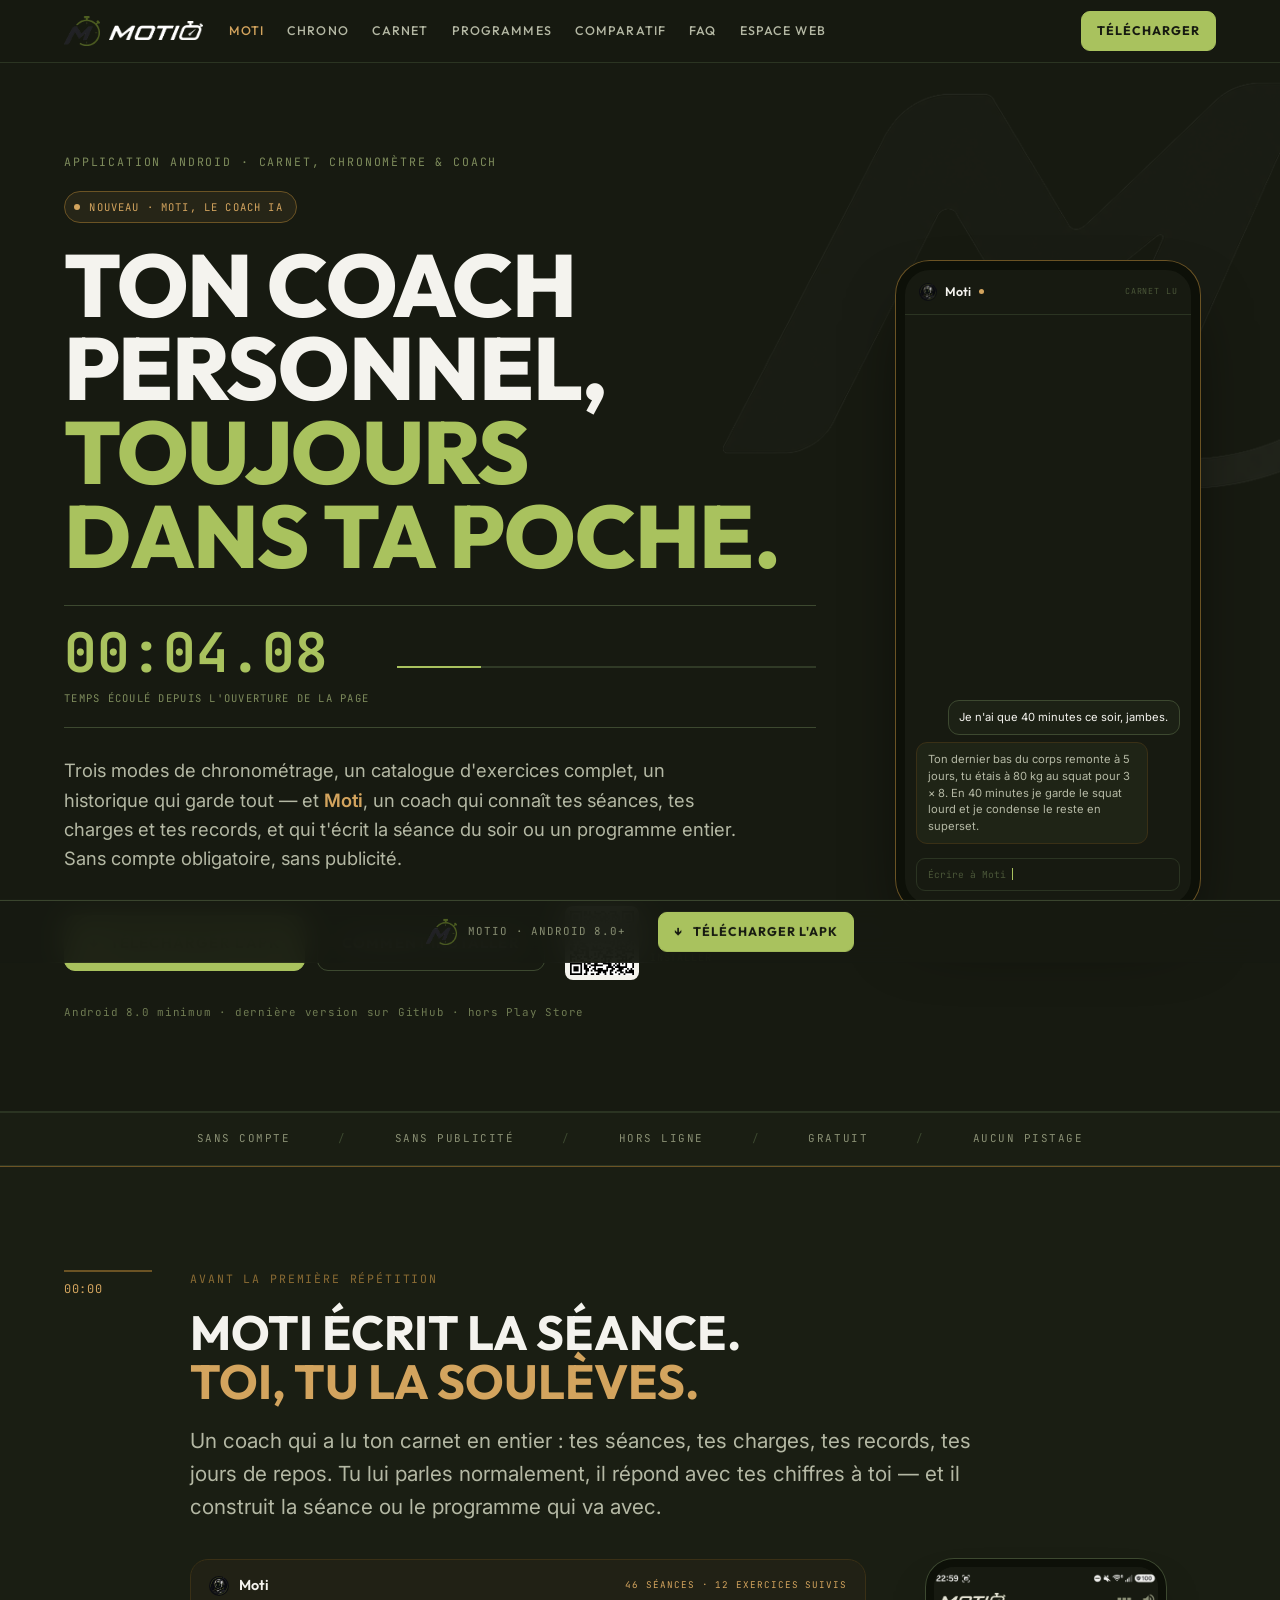
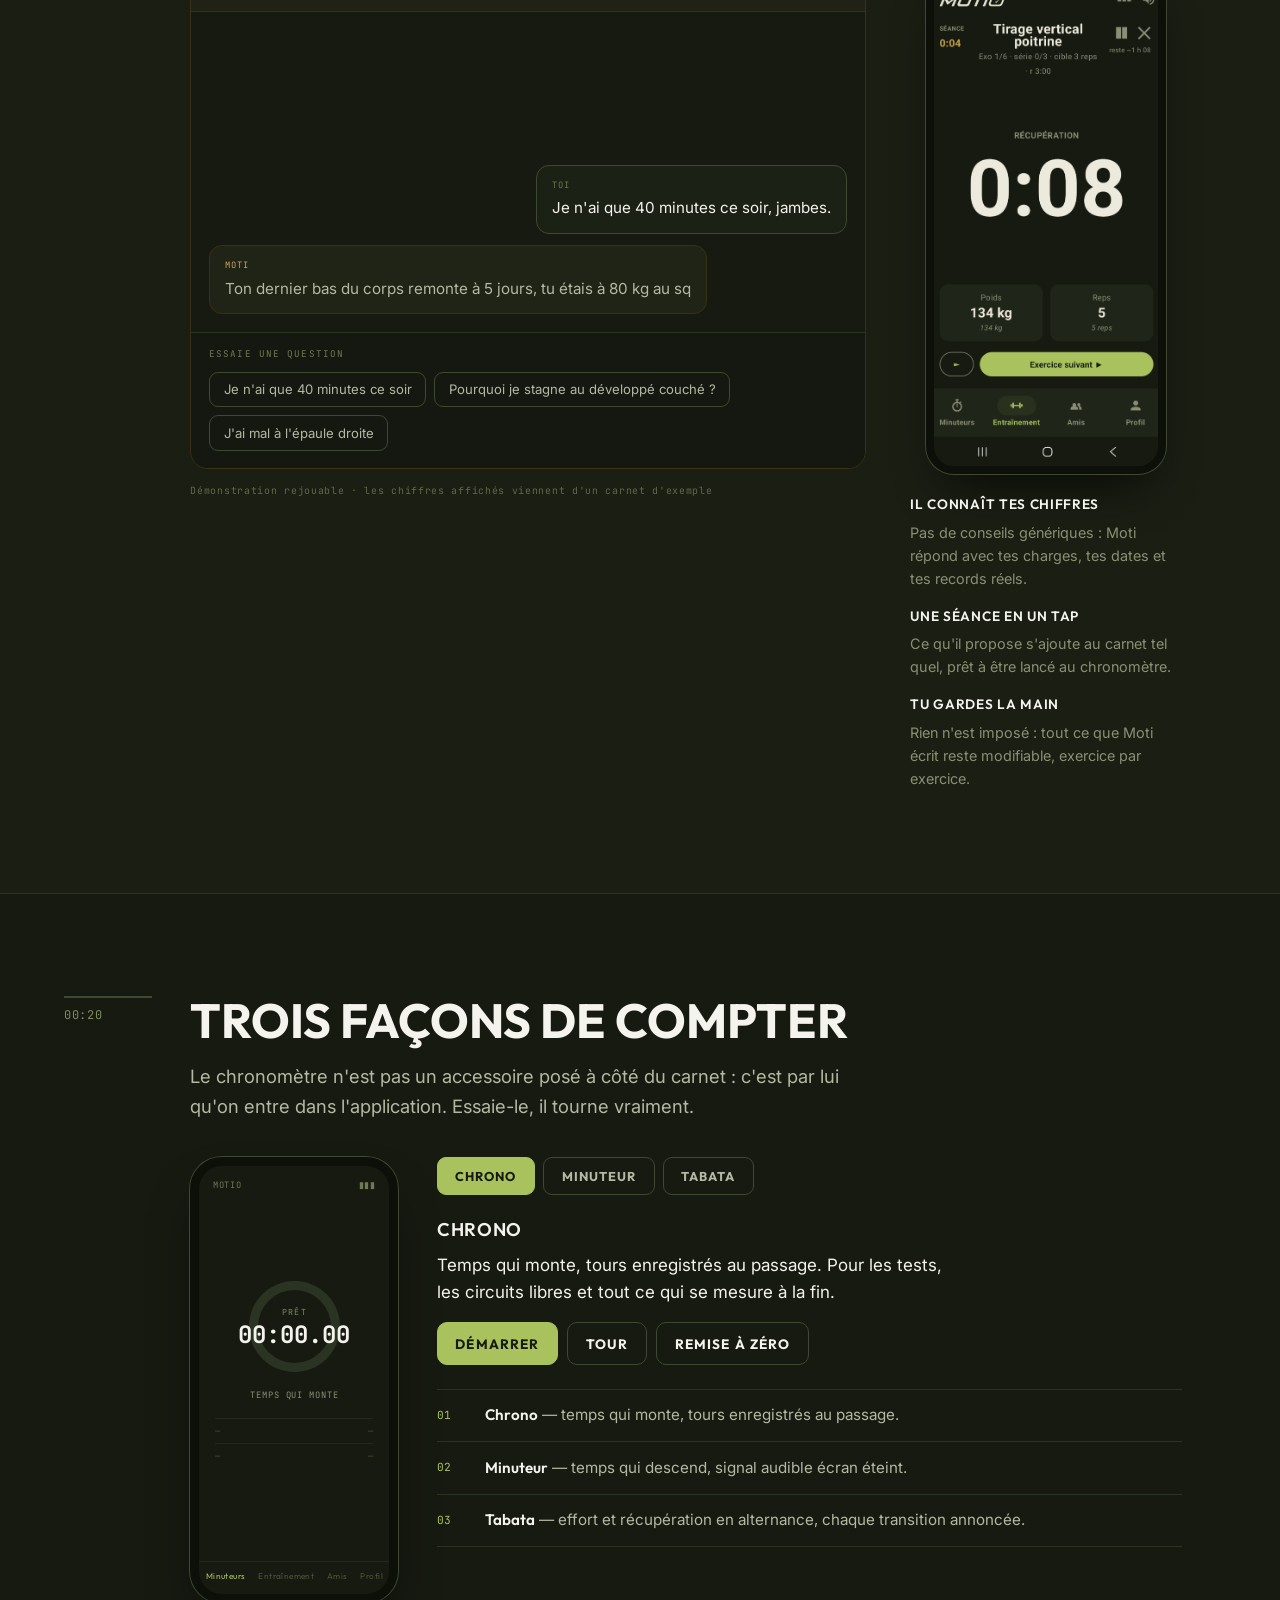
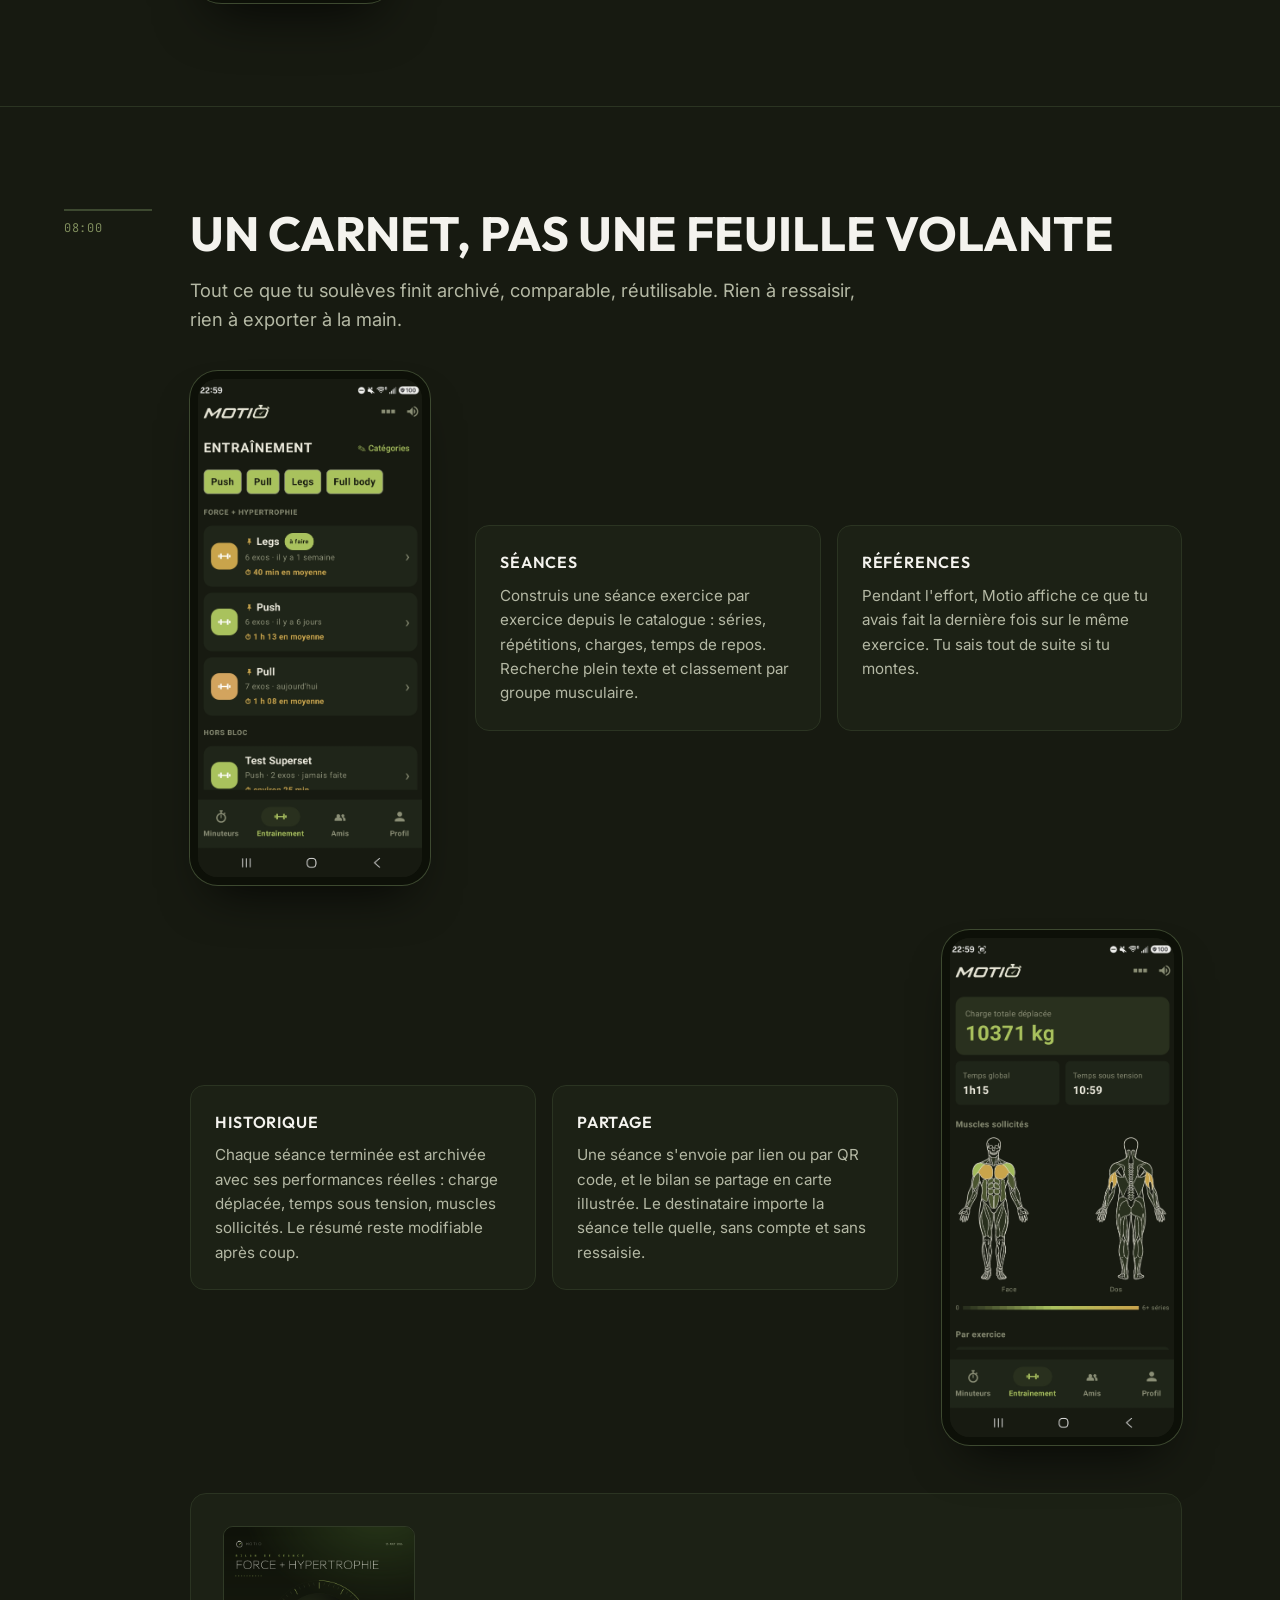
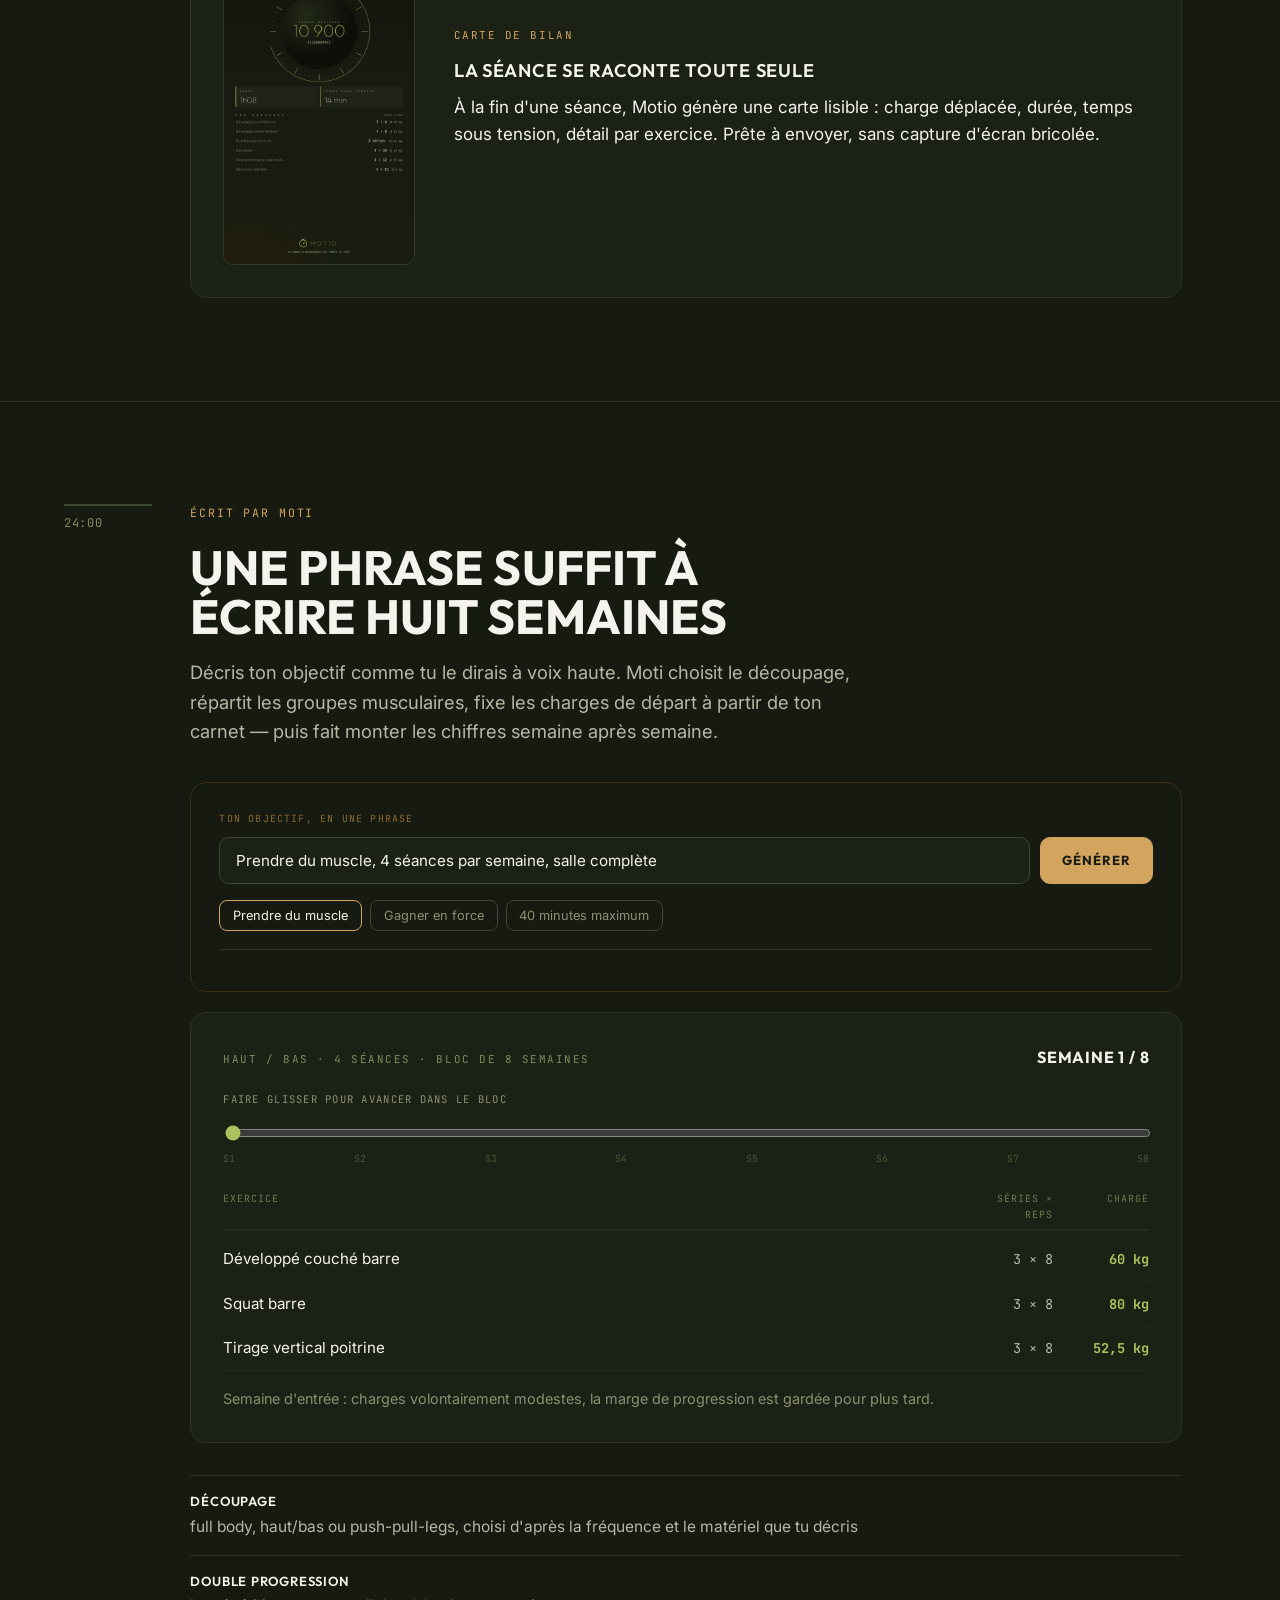
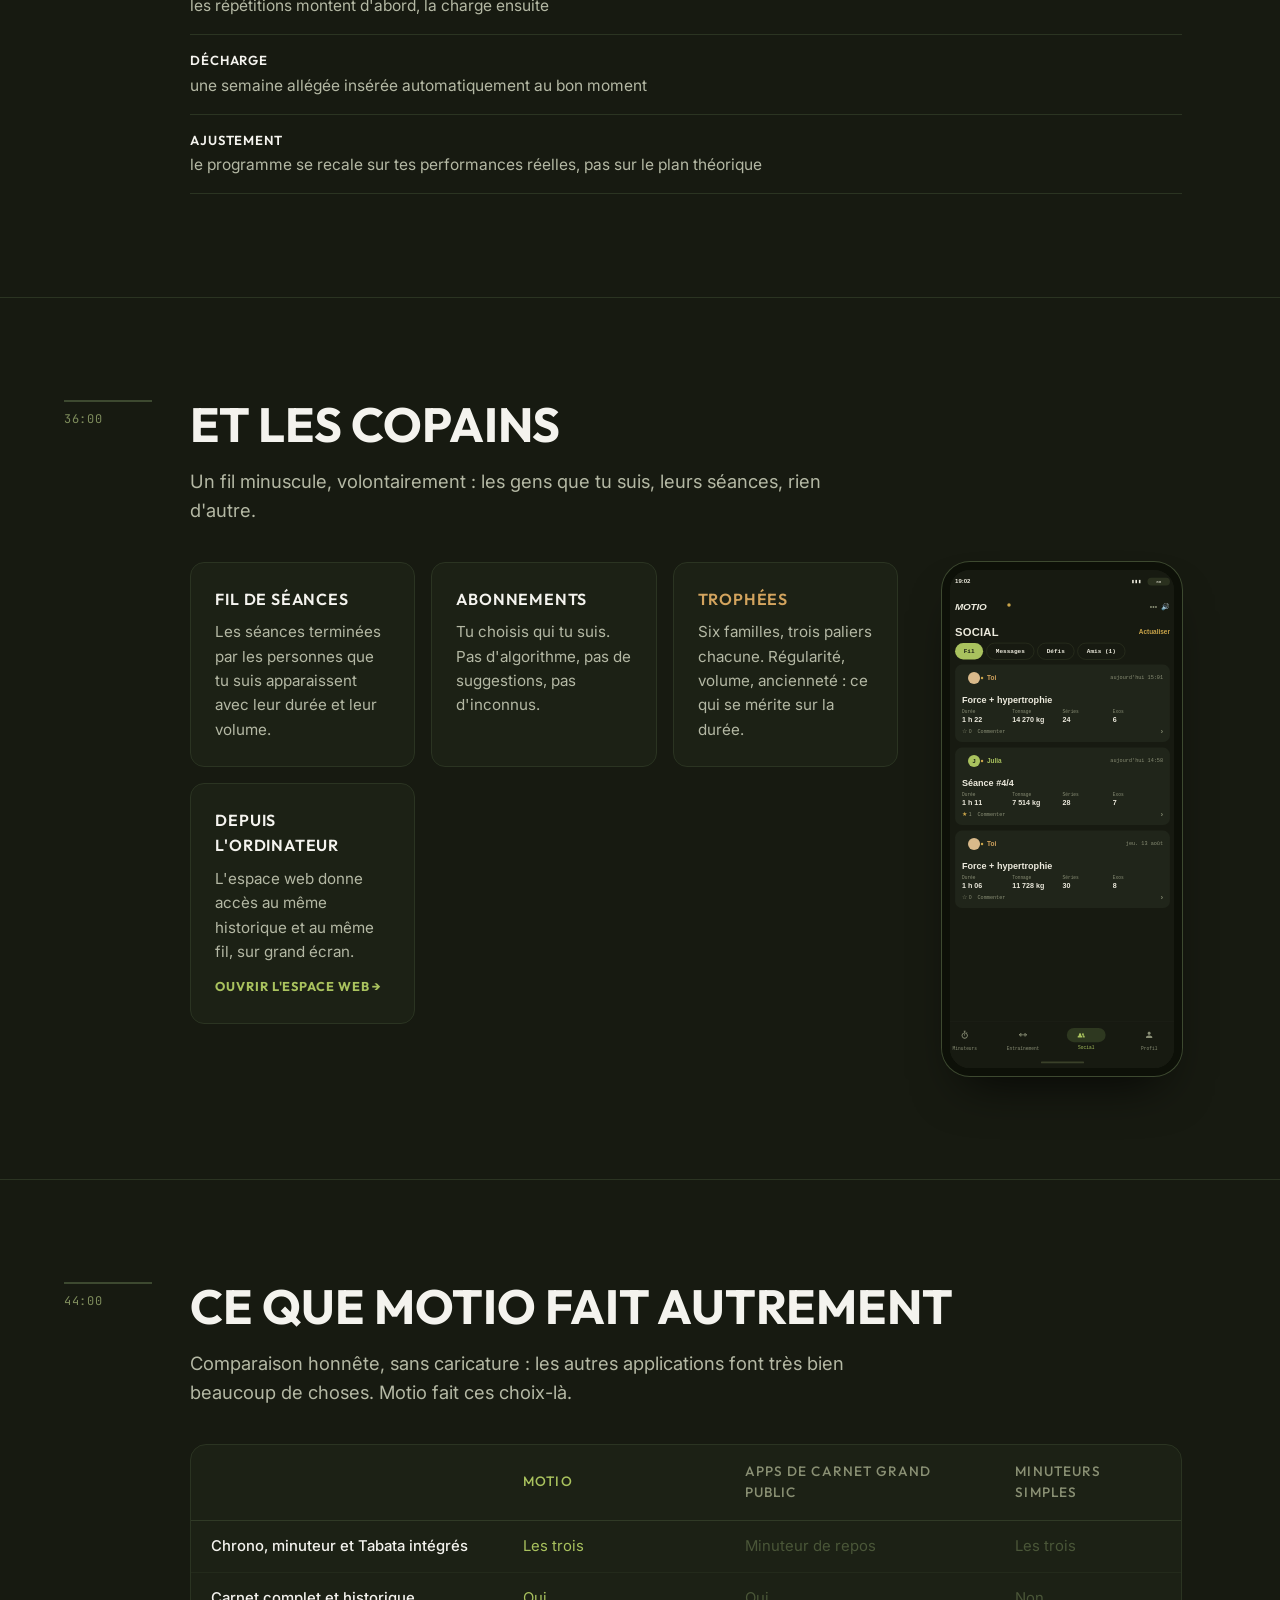
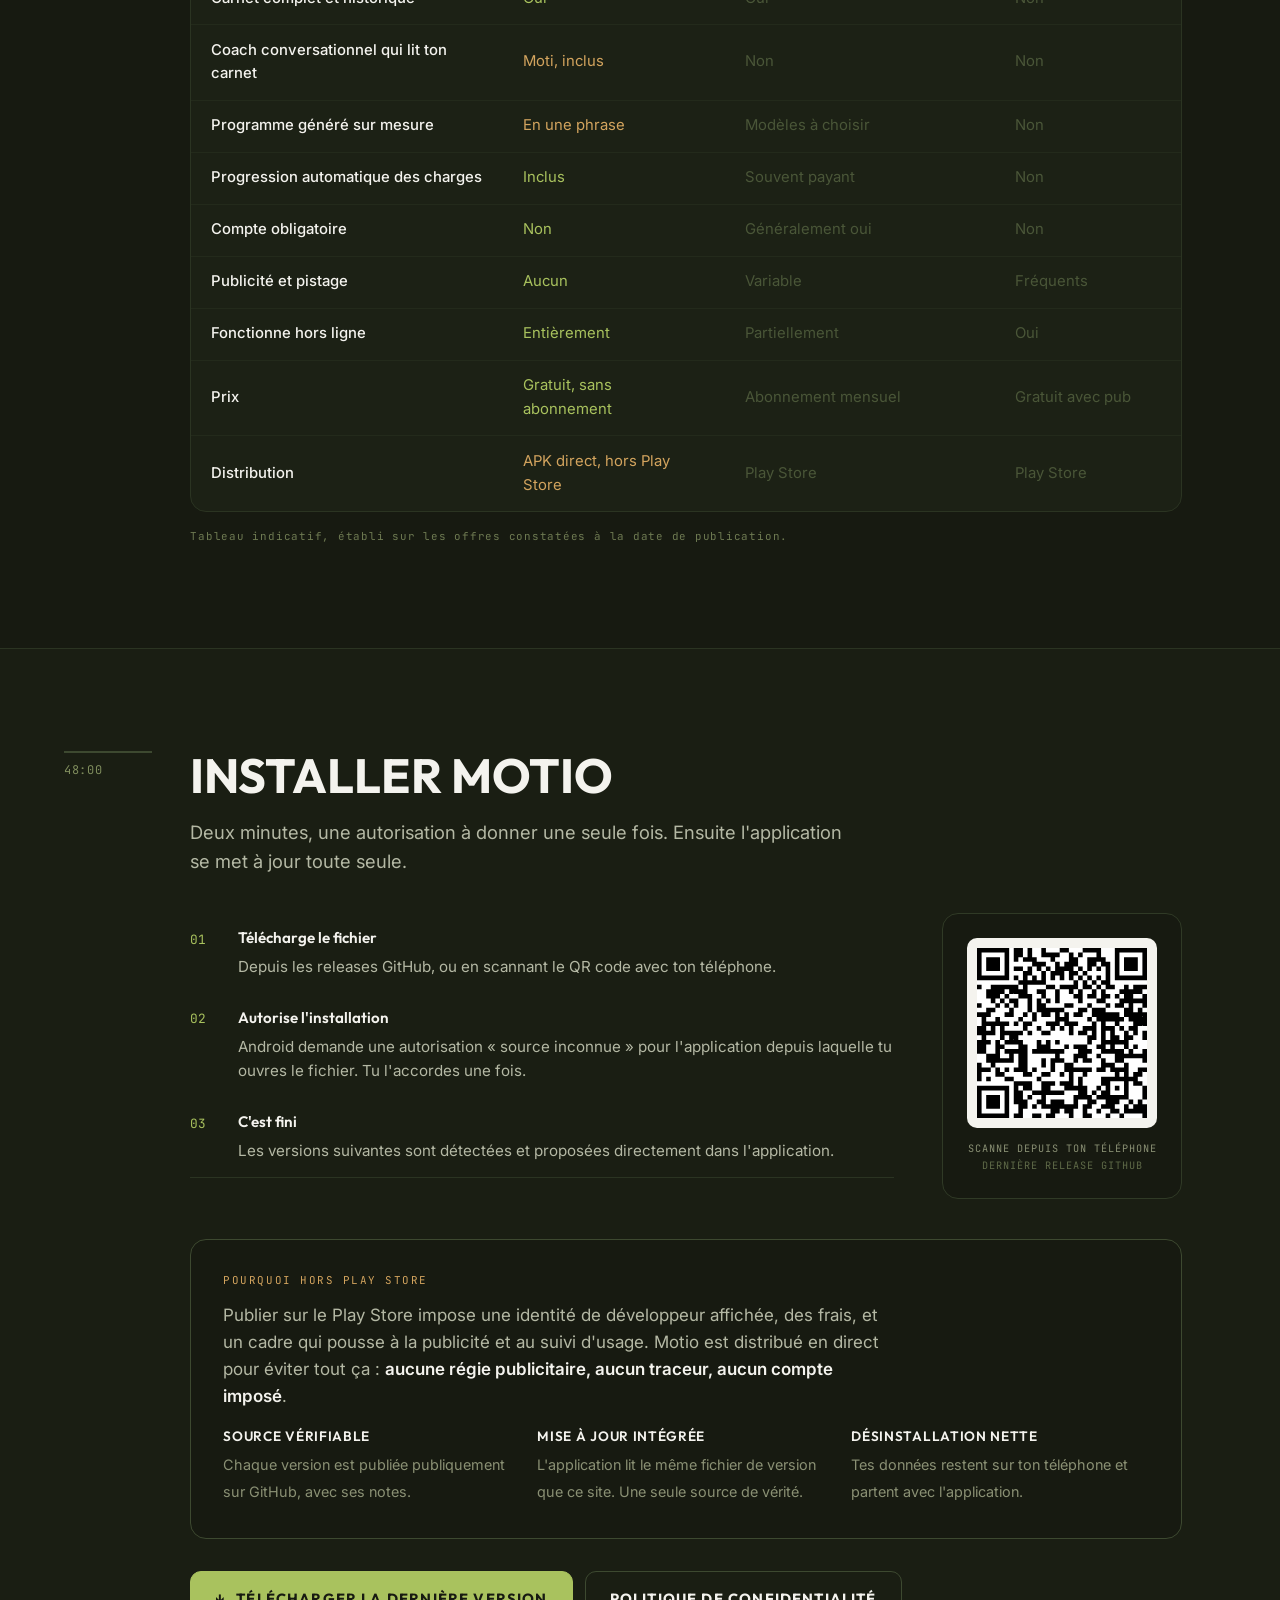
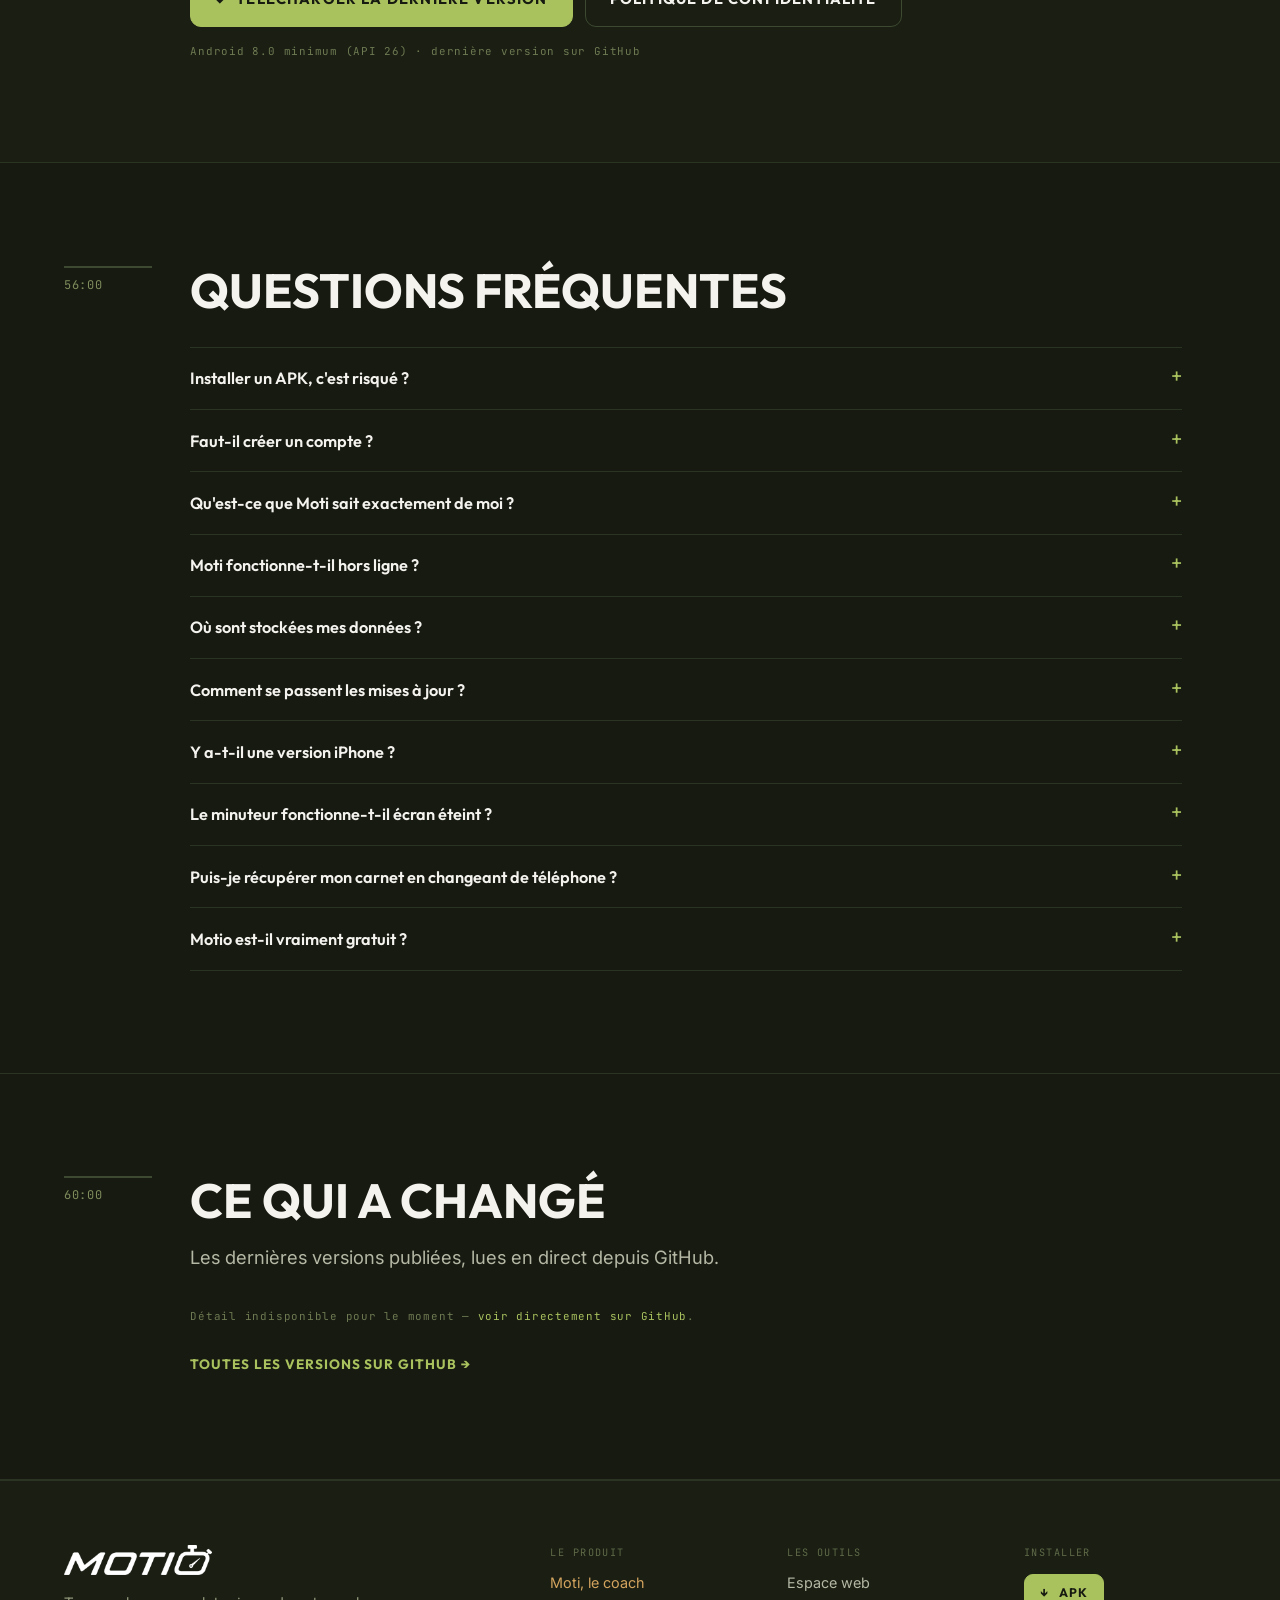
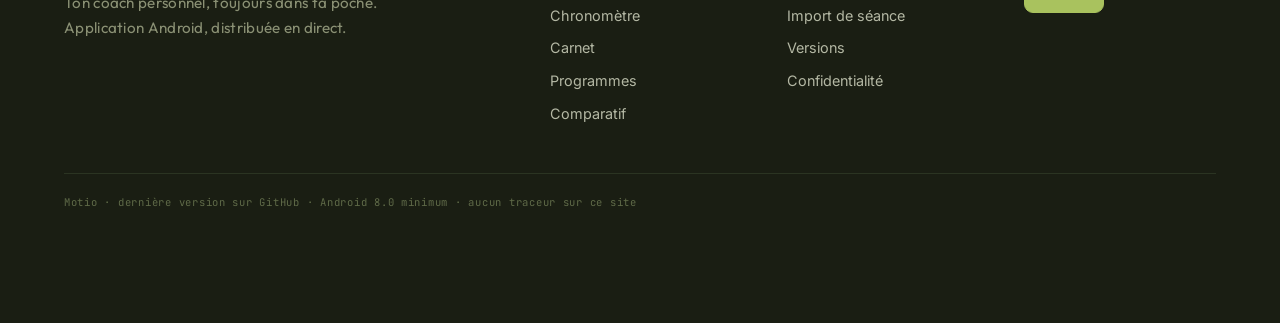
==== commit bc6ba84c: "v2.24 : correctifs groupes (superposition, clavier, recherche par nom) + portrait Moti sur le site" ====
--- a/index.html
+++ b/index.html
@@ -72,7 +72,7 @@
     <div class="hero-visual">
       <div class="chat-phone">
         <div class="chat-phone-head">
-          <img src="assets/img/logo_m.png" alt="">
+          <img src="assets/img/moti_avatar.jpg" alt="">
           <span class="who">Moti</span>
           <span class="dot" aria-hidden="true"></span>
           <span class="meta">carnet lu</span>
@@ -103,7 +103,7 @@
         <div class="split-content" style="flex:1 1 27rem">
           <div class="moti-demo">
             <div class="moti-demo-head">
-              <img src="assets/img/logo_m.png" alt="">
+              <img src="assets/img/moti_avatar.jpg" alt="">
               <span class="who">Moti</span>
               <span class="meta">46 séances · 12 exercices suivis</span>
             </div>
--- a/assets/css/site.css
+++ b/assets/css/site.css
@@ -277,7 +277,7 @@
   flex:0 0 auto;display:flex;align-items:center;gap:.5rem;
   padding:.75rem .85rem;border-bottom:1px solid var(--line);
 }
-.chat-phone-head img{height:18px;width:auto;display:block}
+.chat-phone-head img{height:18px;width:18px;border-radius:50%;object-fit:cover;display:block}
 .chat-phone-head .who{font-family:var(--f-display);font-weight:600;font-size:.78rem;color:var(--text)}
 .chat-phone-head .dot{width:5px;height:5px;border-radius:50%;background:var(--accent-2);display:block}
 .chat-phone-head .meta{font-family:var(--f-mono);font-size:.52rem;letter-spacing:.1em;text-transform:uppercase;color:var(--text-faint);margin-left:auto}
@@ -322,7 +322,7 @@
 /* ---------- Moti : grande démo de conversation (section dédiée) ---------- */
 .moti-demo{border:1px solid #3A3016;border-radius:18px;background:var(--ink);overflow:hidden}
 .moti-demo-head{display:flex;align-items:center;gap:.6rem;padding:.85rem 1.1rem;border-bottom:1px solid var(--line);background:rgba(211,164,94,.05)}
-.moti-demo-head img{height:20px;width:auto;display:block}
+.moti-demo-head img{height:20px;width:20px;border-radius:50%;object-fit:cover;display:block}
 .moti-demo-head .who{font-family:var(--f-display);font-weight:600;font-size:.9rem;color:var(--text)}
 .moti-demo-head .meta{font-family:var(--f-mono);font-size:.58rem;letter-spacing:.1em;text-transform:uppercase;color:var(--accent-2);margin-left:auto}
 .moti-demo-body{min-height:clamp(17rem,38vw,20rem);display:flex;flex-direction:column;justify-content:flex-end;gap:.7rem;padding:1.1rem}
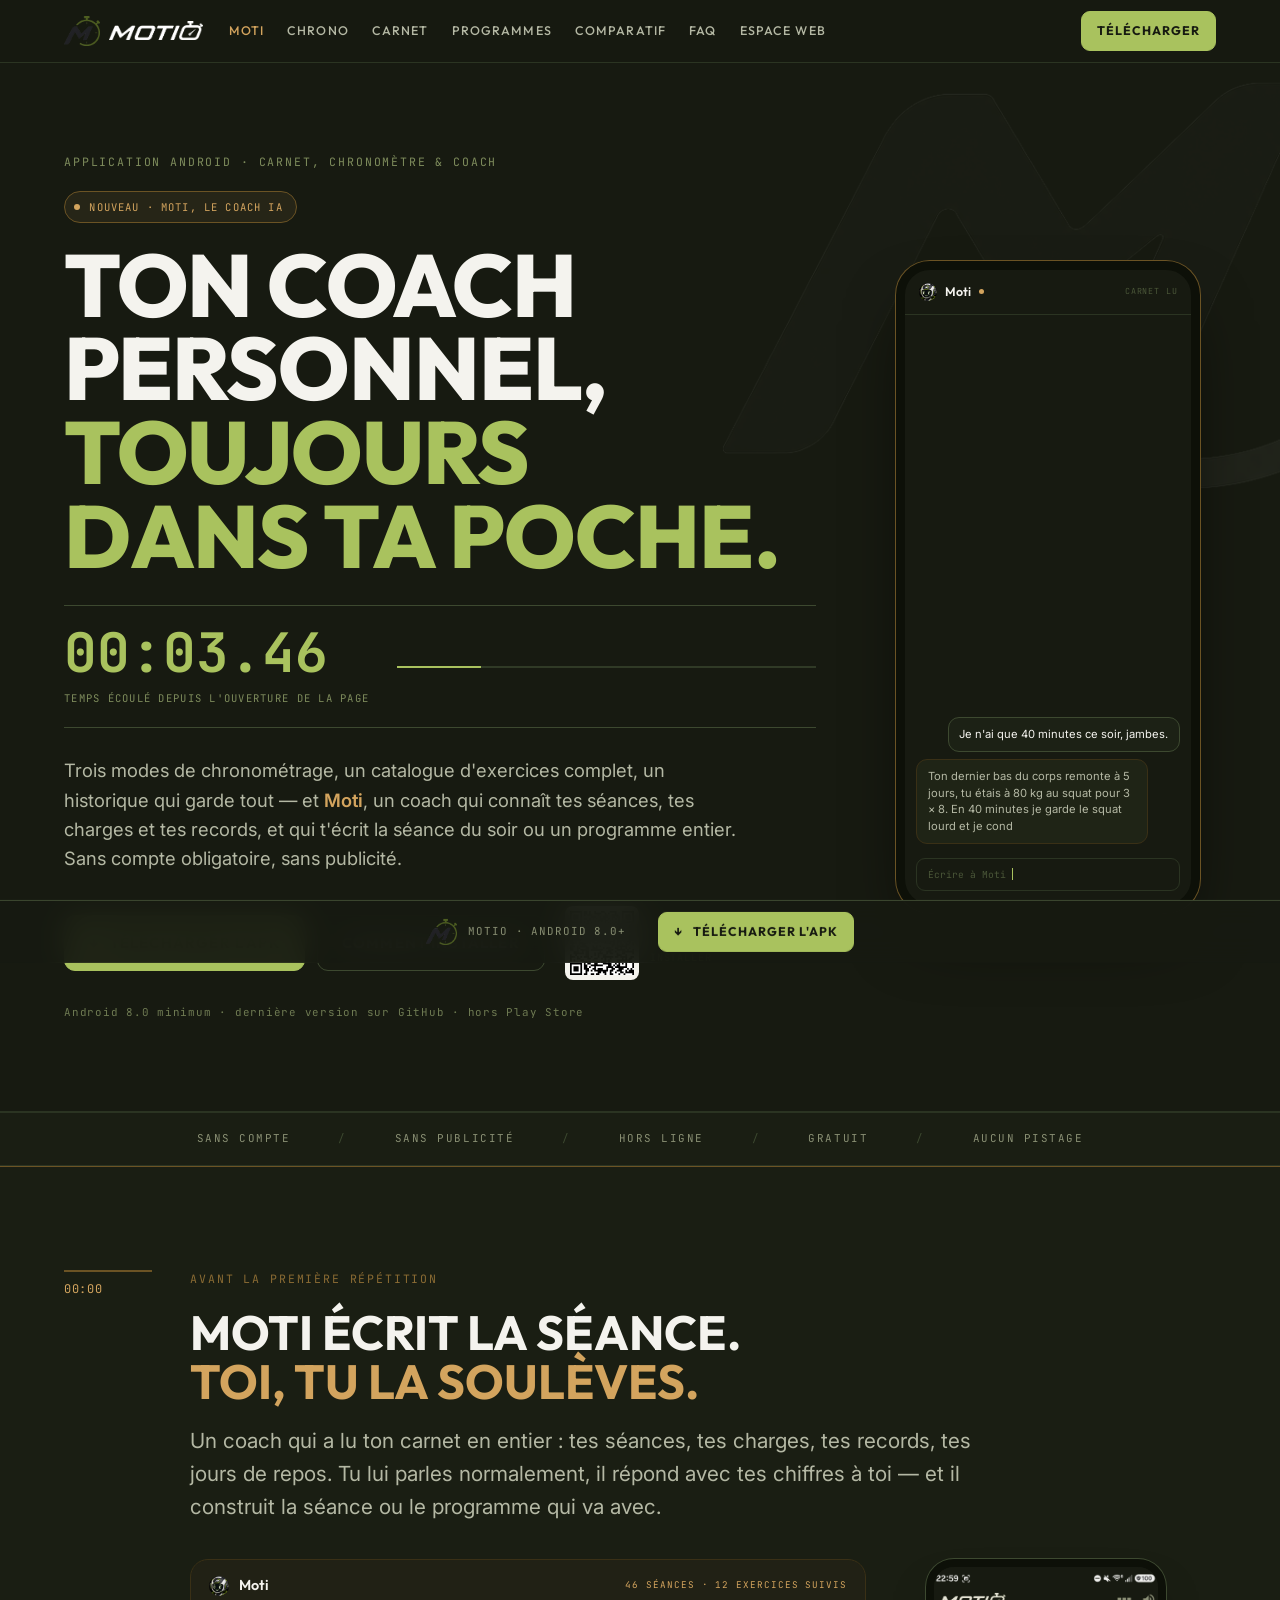
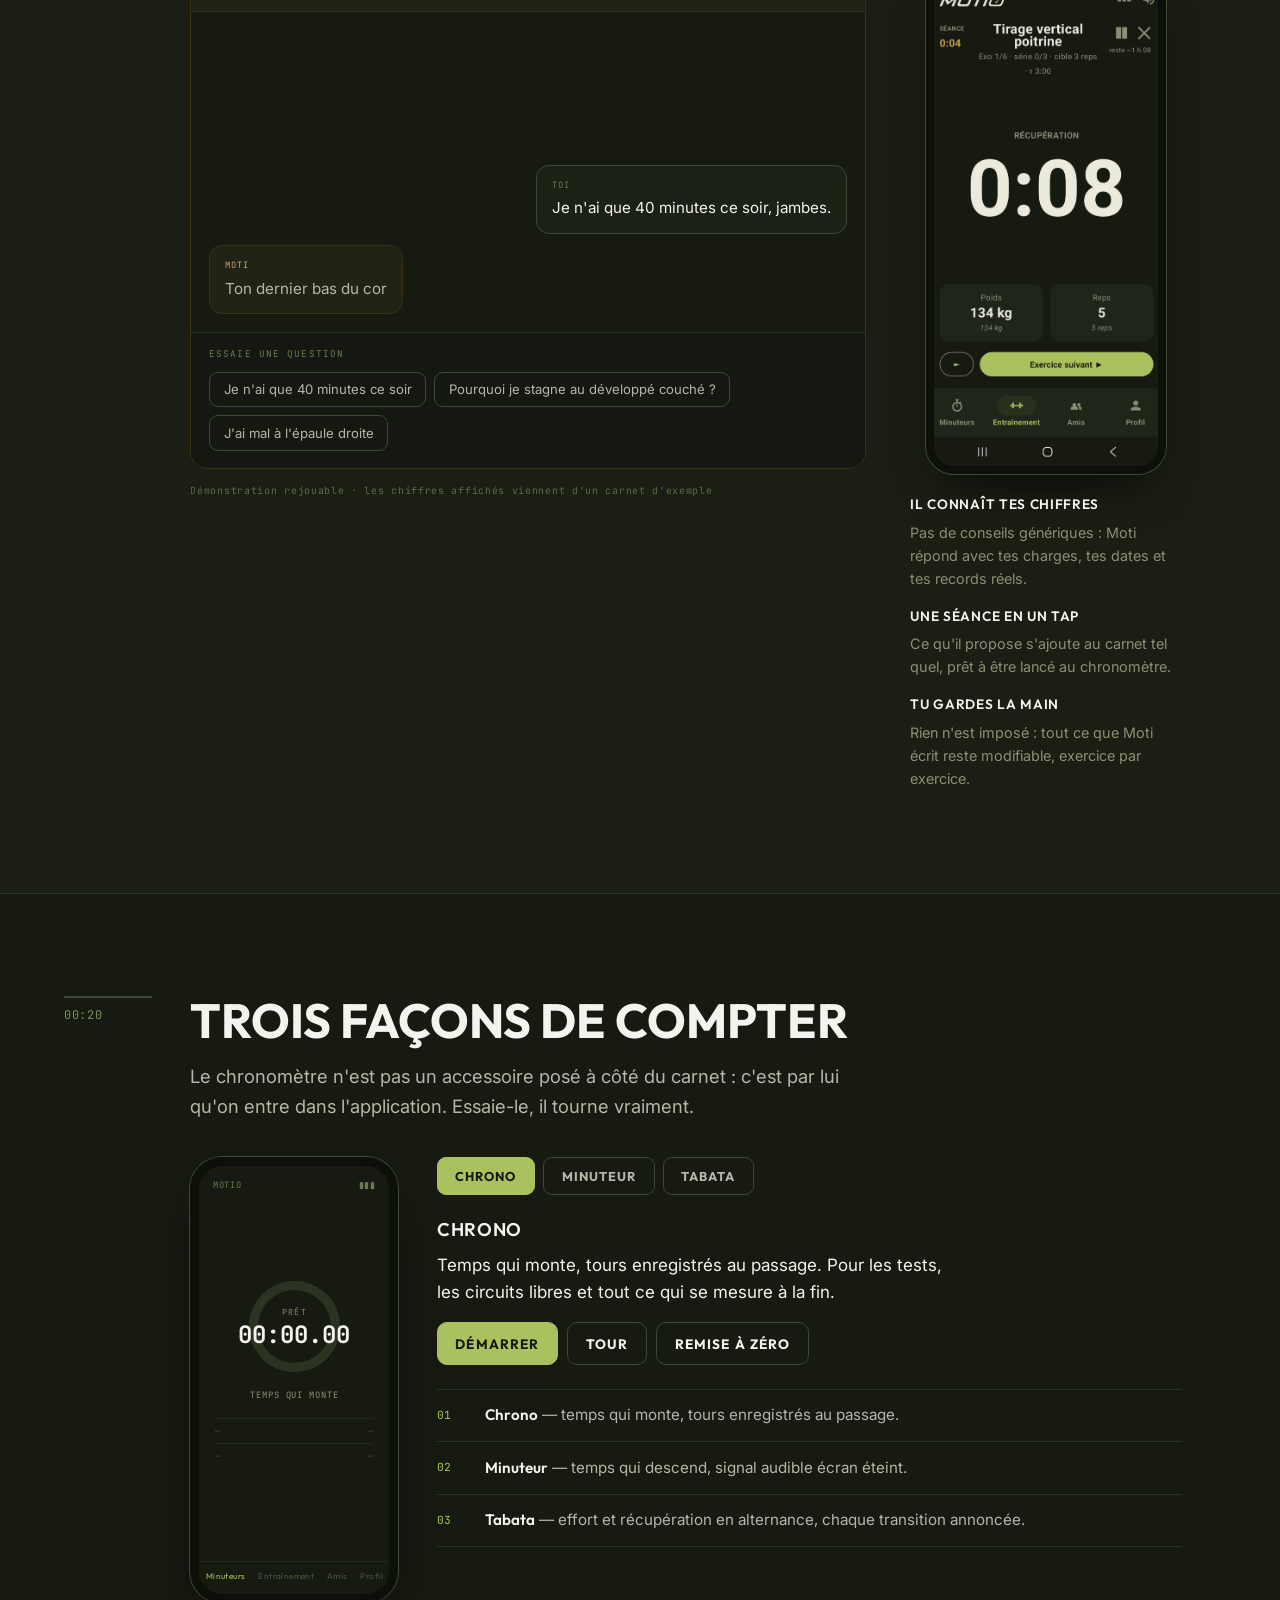
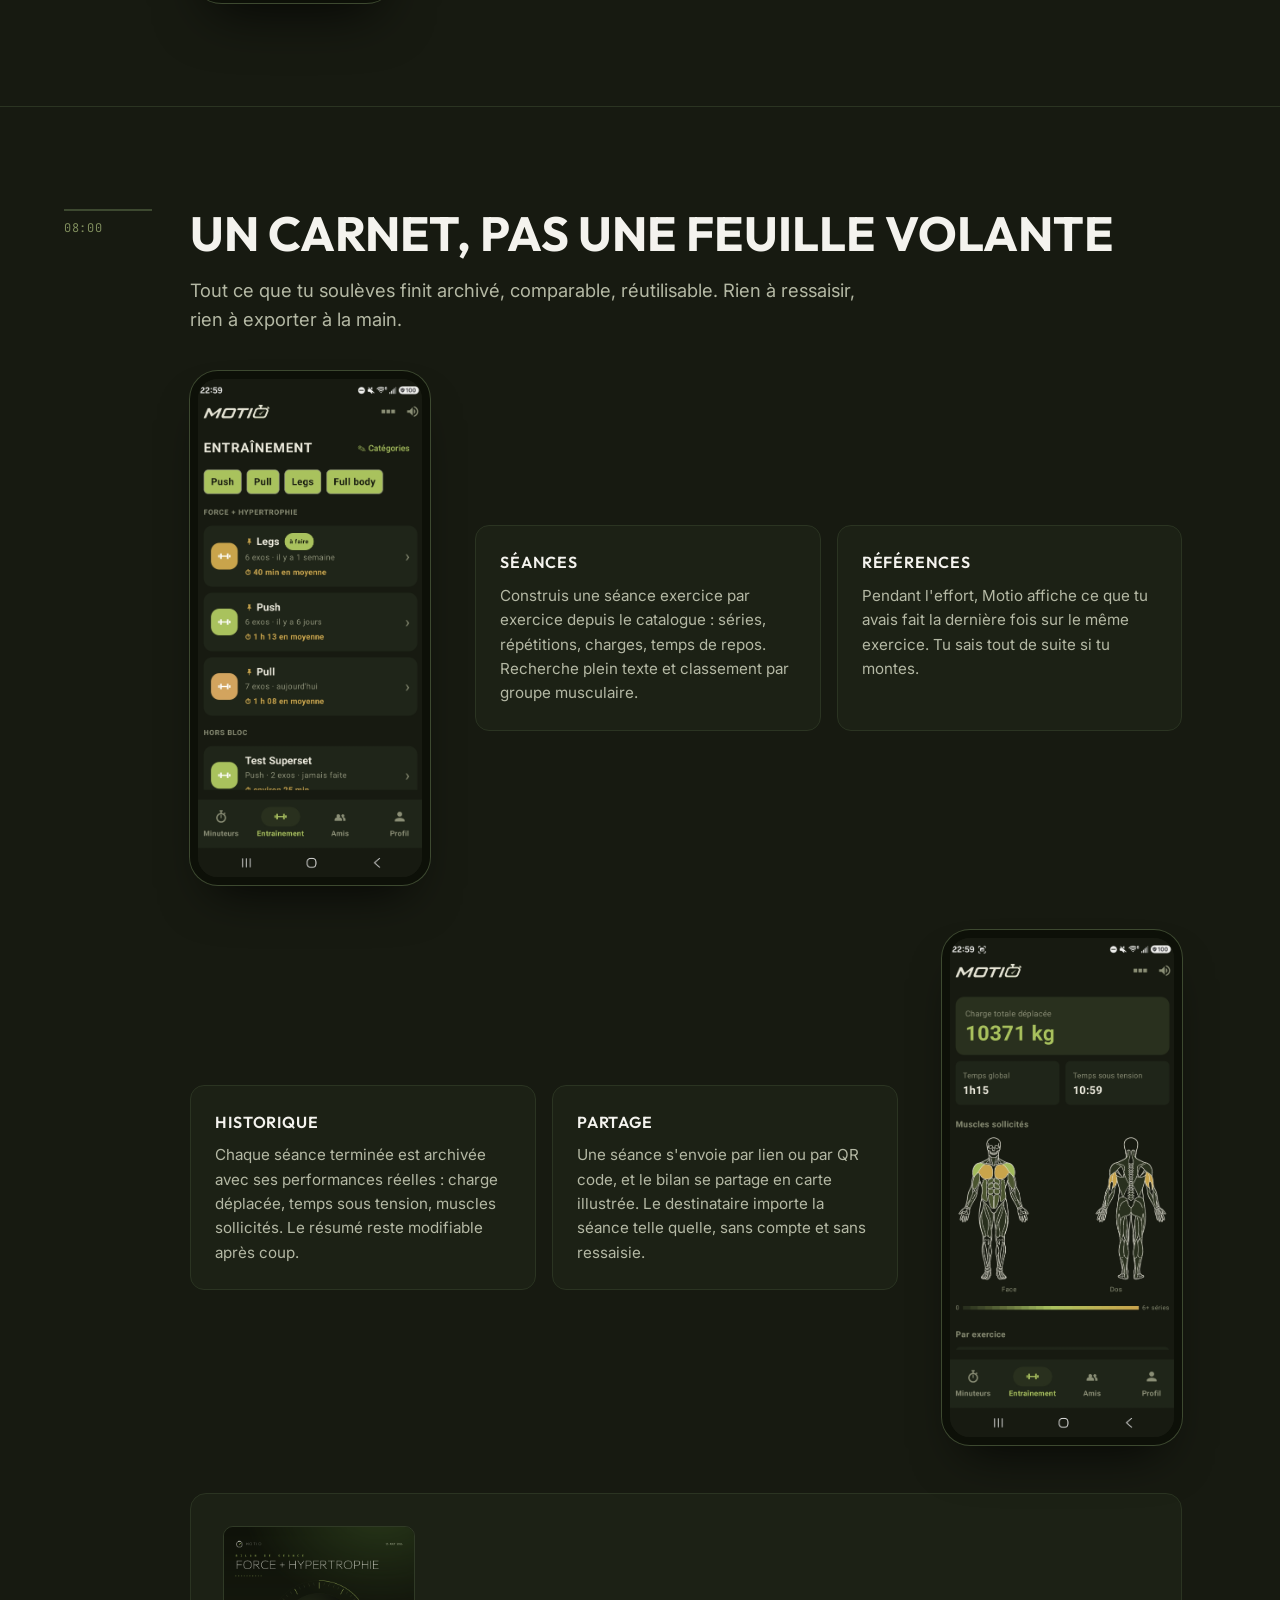
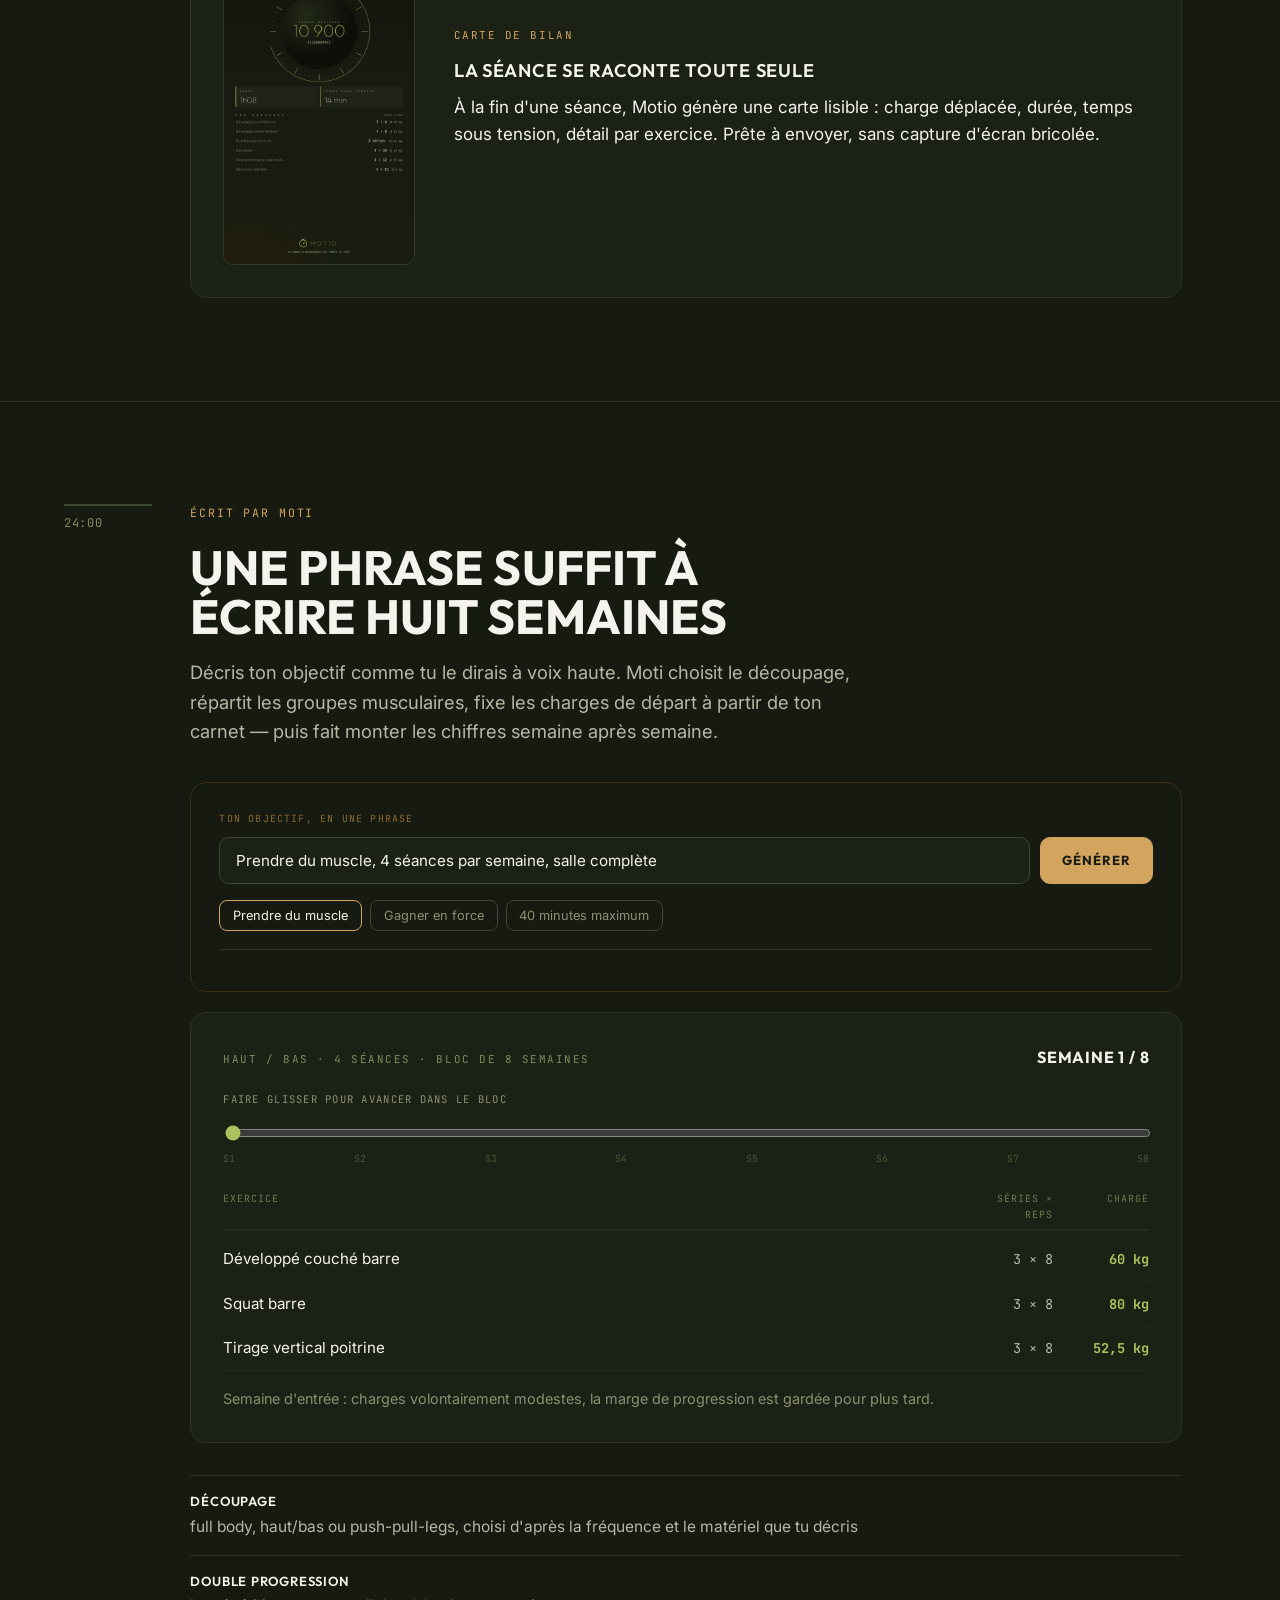
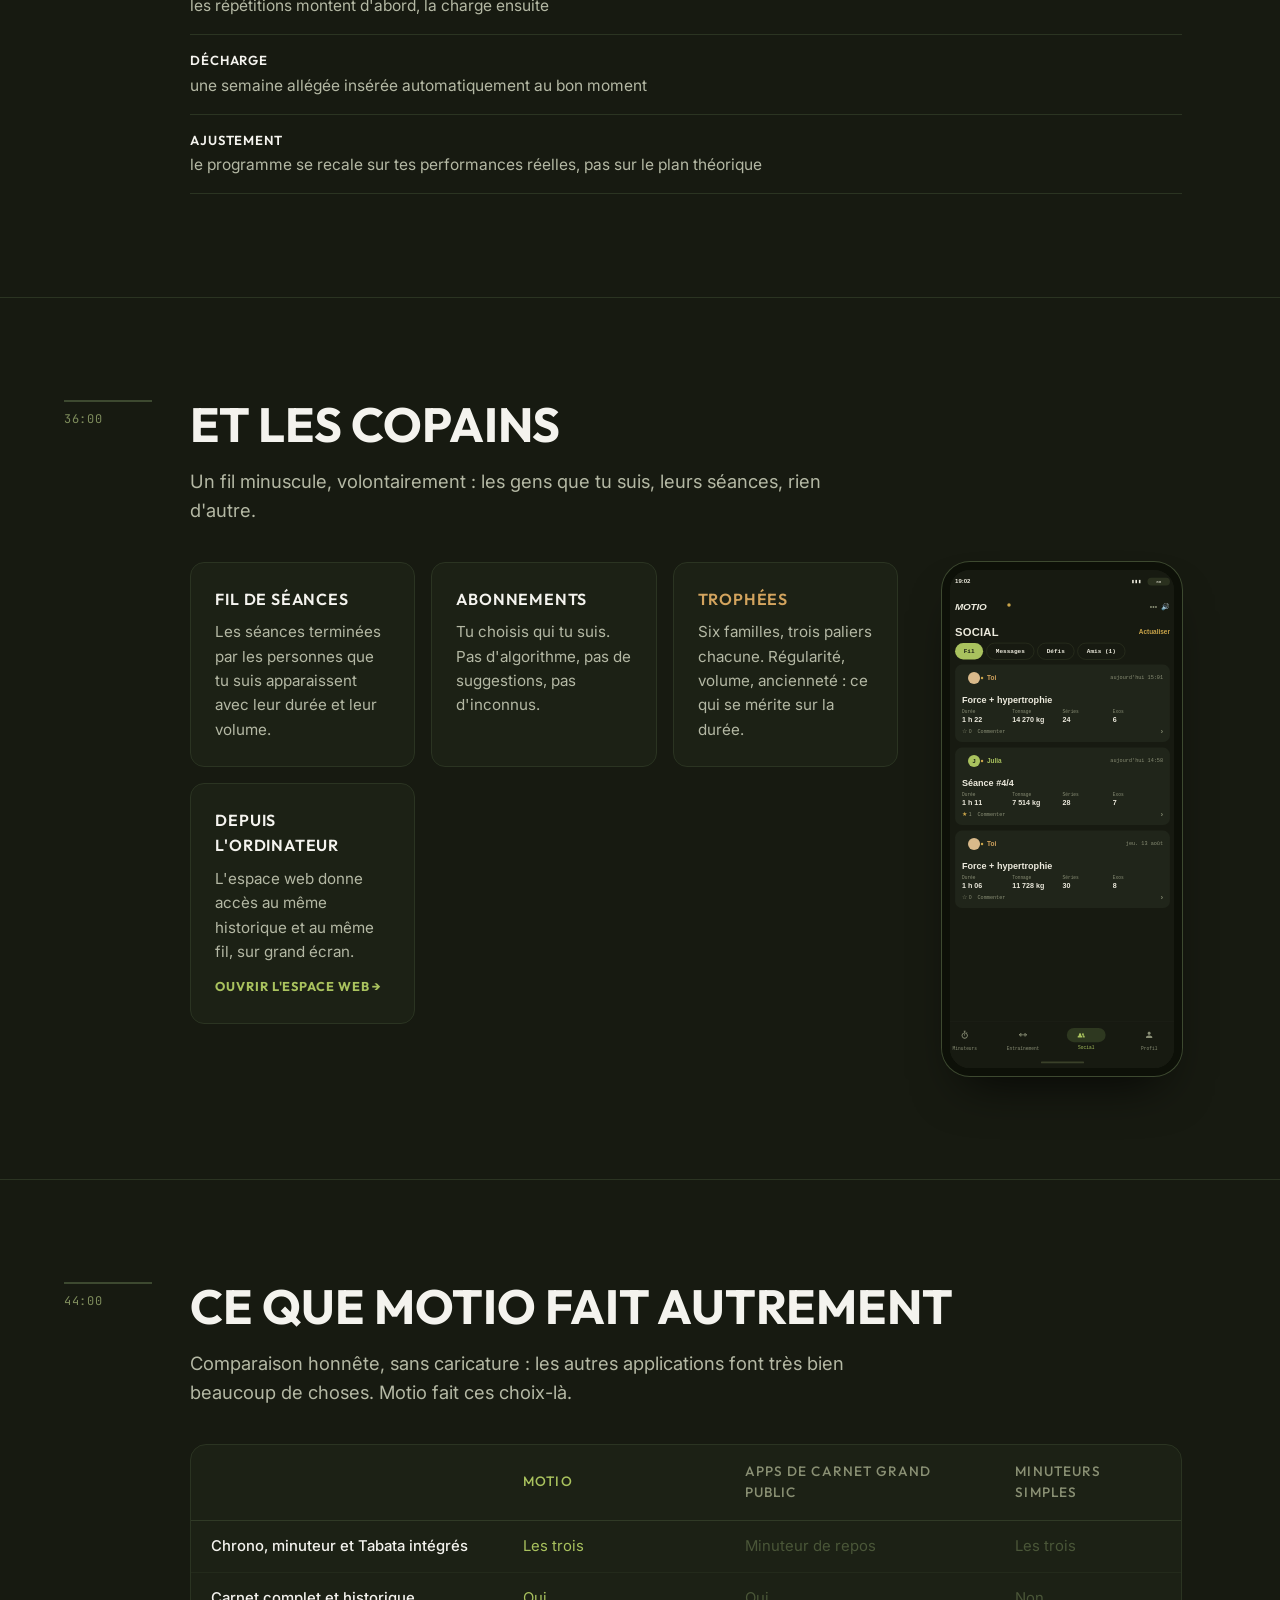
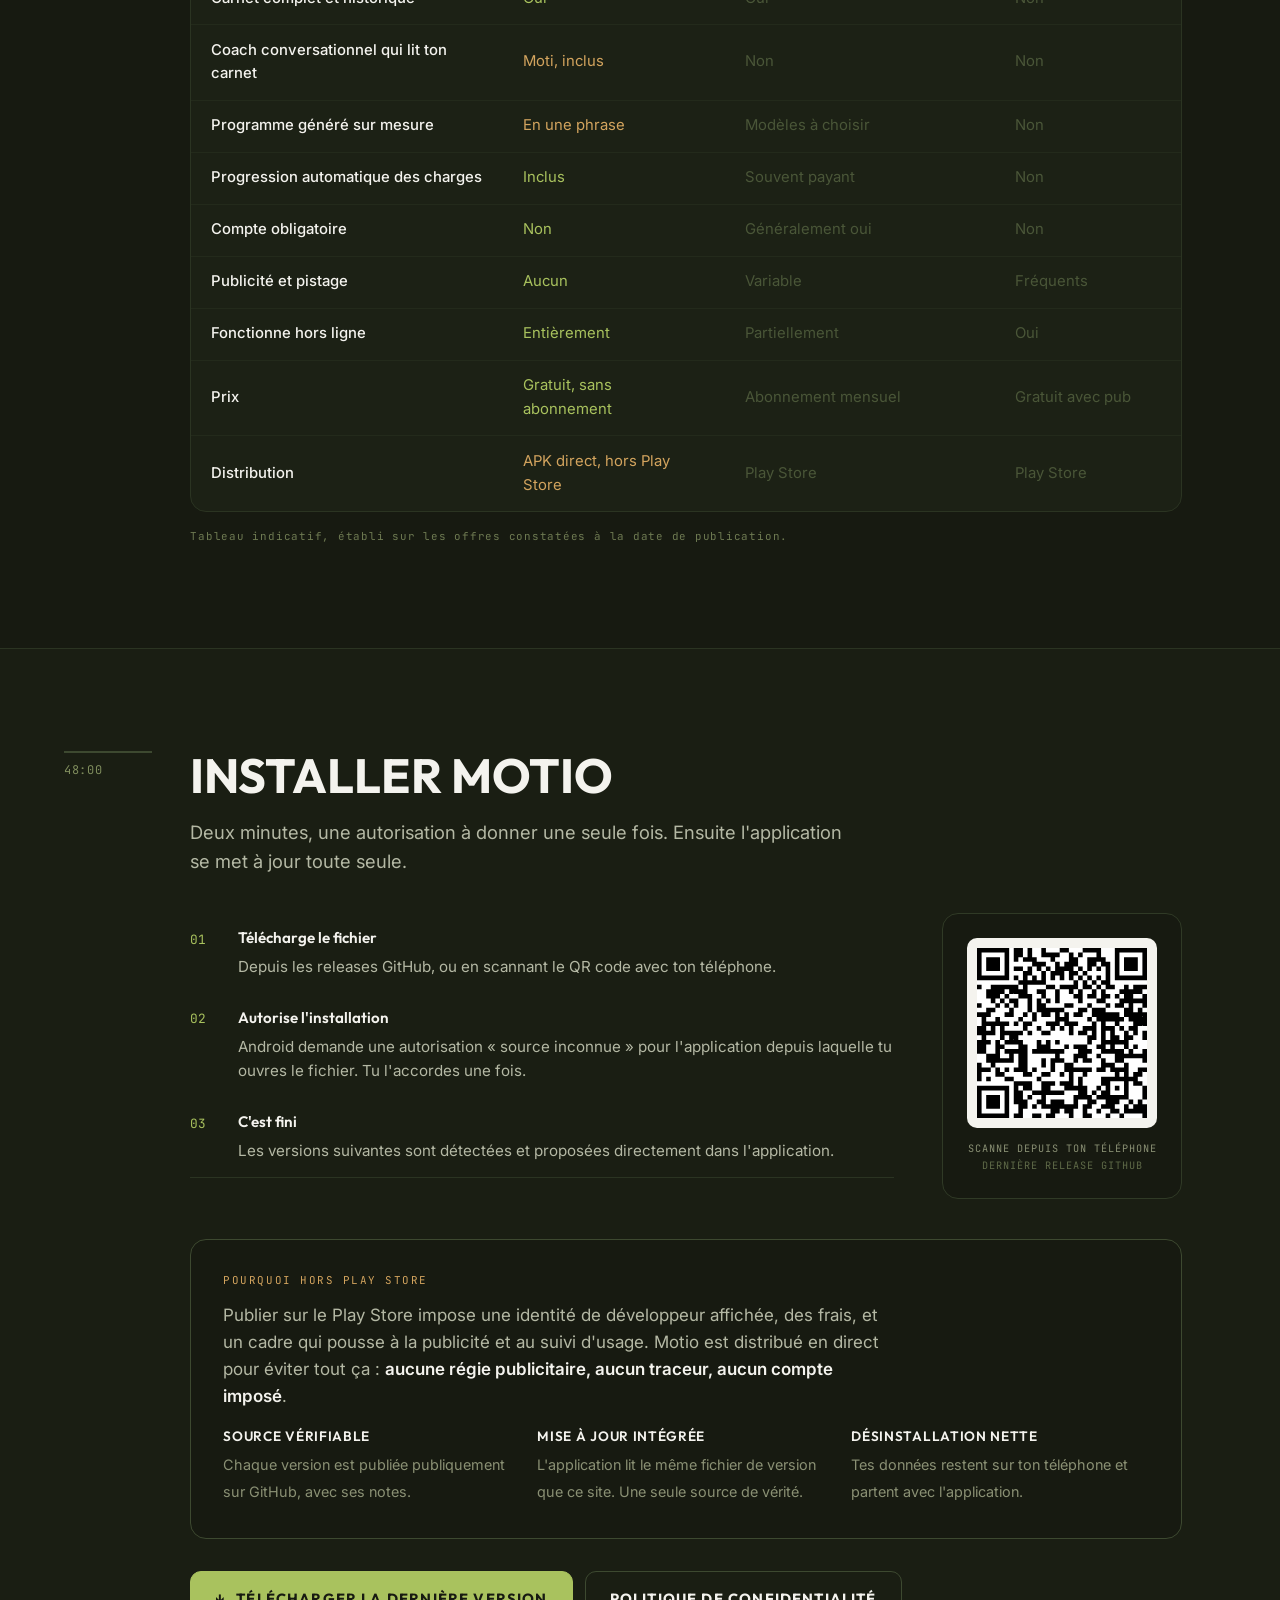
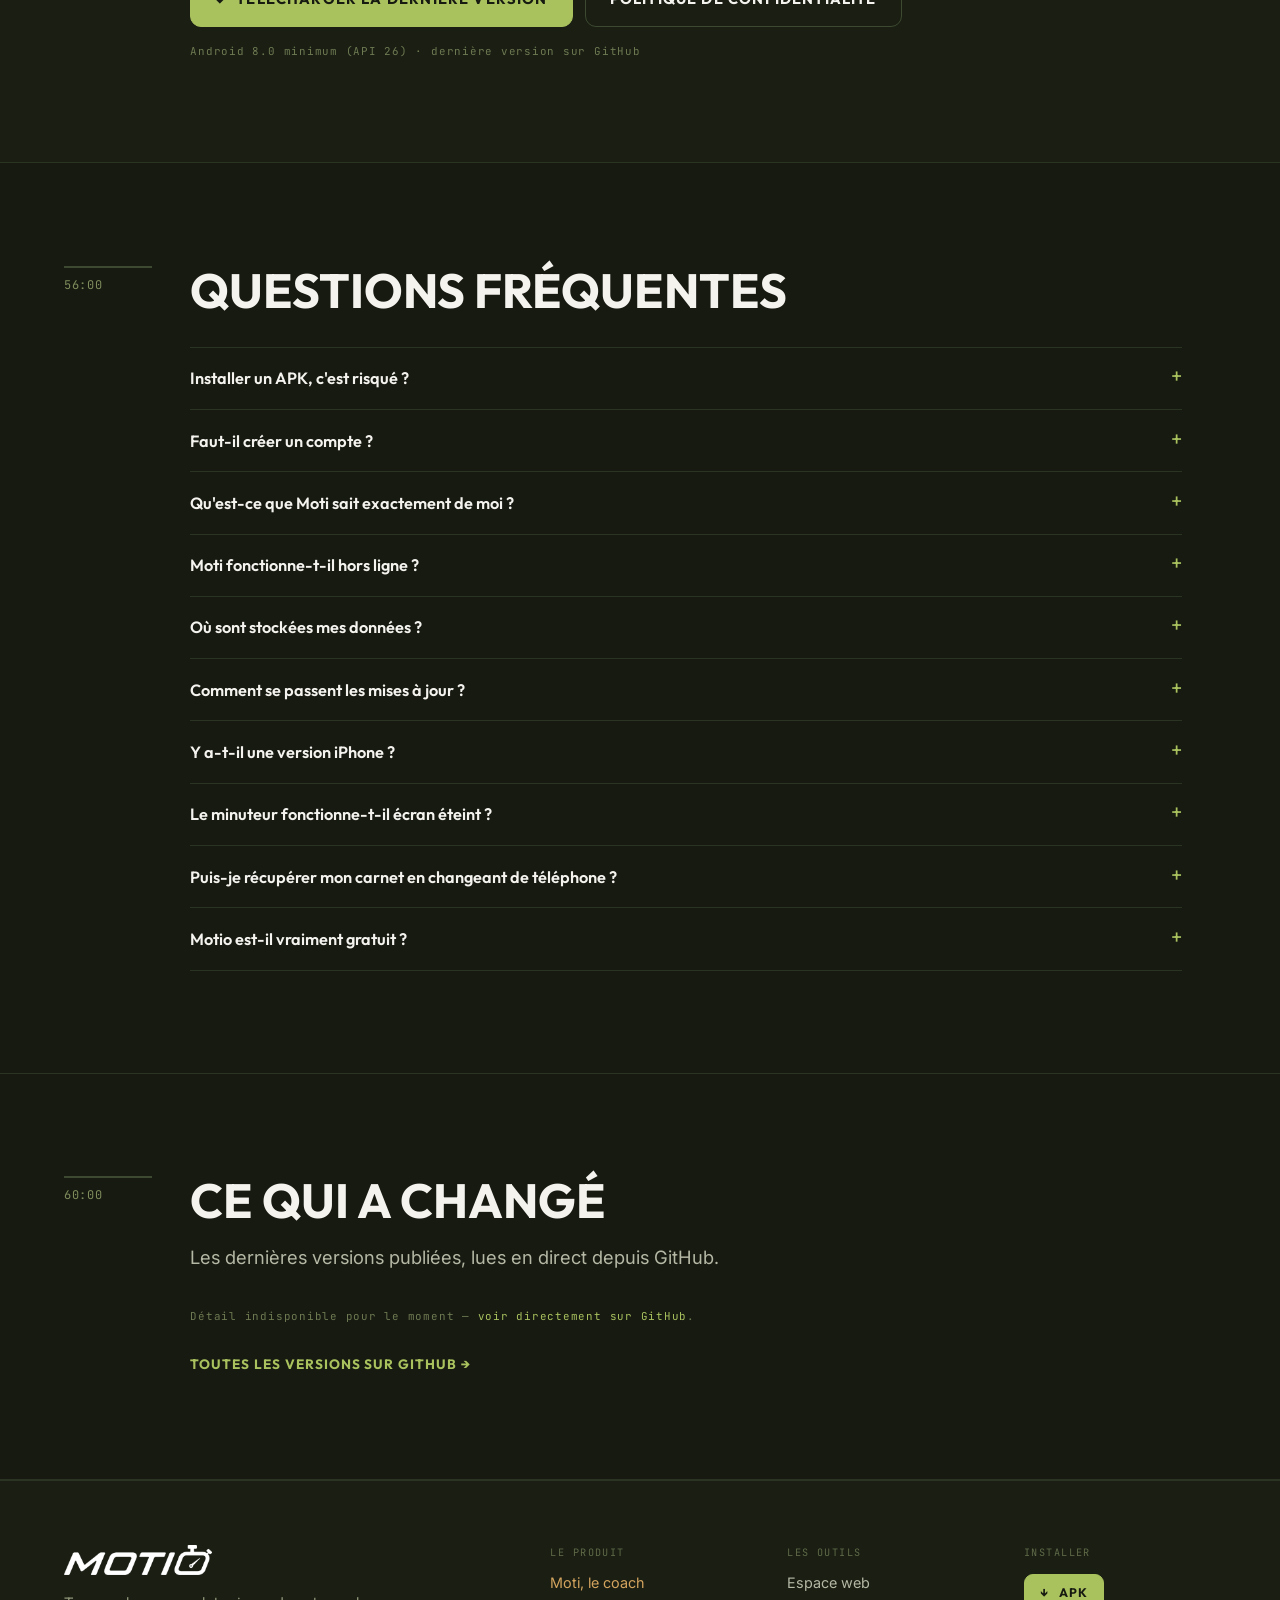
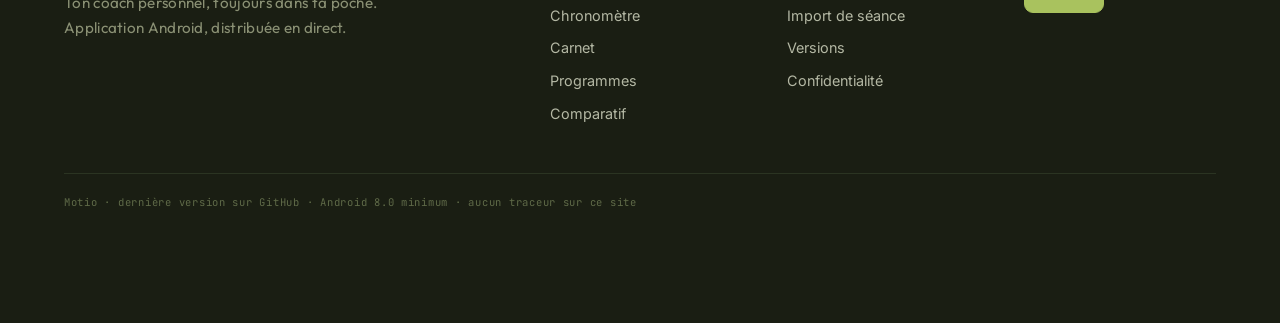
==== commit a3e74fd4: "Site : rediriger automatiquement les visiteurs iPhone vers l'espace web Les boutons "Télécharger l'A" ====
--- a/index.html
+++ b/index.html
@@ -36,6 +36,13 @@
 </header>
 
 <main id="top">
+
+  <!-- Affiché uniquement sur iPhone/iPad (assets/js/site.js) : Motio n'a pas
+       d'APK pour iOS, l'espace web installé en PWA est l'équivalent. -->
+  <div id="iphoneNudge" class="iphone-nudge" hidden>
+    <p><strong>Tu es sur iPhone.</strong> Motio n'a pas d'application iOS, mais l'espace web t'offre la même expérience : chrono en direct, coach IA, séances, messages, groupes. Ouvre-le puis ajoute-le à ton écran d'accueil (icône Partager <span aria-hidden="true">􀈂</span> → « Sur l'écran d'accueil »).</p>
+    <a class="btn btn-sm" href="app/">Ouvrir l'espace web →</a>
+  </div>
 
   <!-- ============ HÉROS ============ -->
   <section class="hero">
@@ -488,7 +495,7 @@
         </details>
         <details>
           <summary>Y a-t-il une version iPhone ?<span class="plus" aria-hidden="true">+</span></summary>
-          <p>Pas aujourd'hui. Motio est une application Android. L'<a href="app/">espace web</a> permet en revanche de consulter son historique et son fil depuis n'importe quel navigateur, y compris sur iPhone.</p>
+          <p>Pas d'application native, mais l'<a href="app/">espace web</a> offre la même expérience depuis Safari : chrono en direct avec bips, coach IA, séances, messages, groupes. Ouvre-le puis ajoute-le à ton écran d'accueil (icône Partager → « Sur l'écran d'accueil ») pour une icône et un lancement plein écran, comme une vraie application.</p>
         </details>
         <details>
           <summary>Le minuteur fonctionne-t-il écran éteint ?<span class="plus" aria-hidden="true">+</span></summary>
--- a/assets/css/site.css
+++ b/assets/css/site.css
@@ -204,6 +204,16 @@
 }
 .hero-badge:hover{background:rgba(211,164,94,.16);color:var(--text)}
 .hero-badge i{width:6px;height:6px;border-radius:50%;background:var(--accent-2);display:block}
+
+.iphone-nudge{
+  display:flex;flex-wrap:wrap;align-items:center;gap:.75rem 1.5rem;
+  margin:0 auto;padding:.85rem clamp(1rem,4vw,2rem);max-width:64rem;
+  border-bottom:1px solid #6B5324;background:rgba(211,164,94,.08);
+}
+.iphone-nudge[hidden]{display:none}
+.iphone-nudge p{margin:0;flex:1 1 24rem;font-size:.86rem;line-height:1.55;color:var(--text-dim)}
+.iphone-nudge strong{color:var(--text)}
+.iphone-nudge .btn{flex:0 0 auto}
 
 .hero-qr{display:flex;align-items:center;gap:.7rem}
 .hero-qr canvas,.hero-qr svg,.qr-box svg{width:100%;height:100%;display:block}
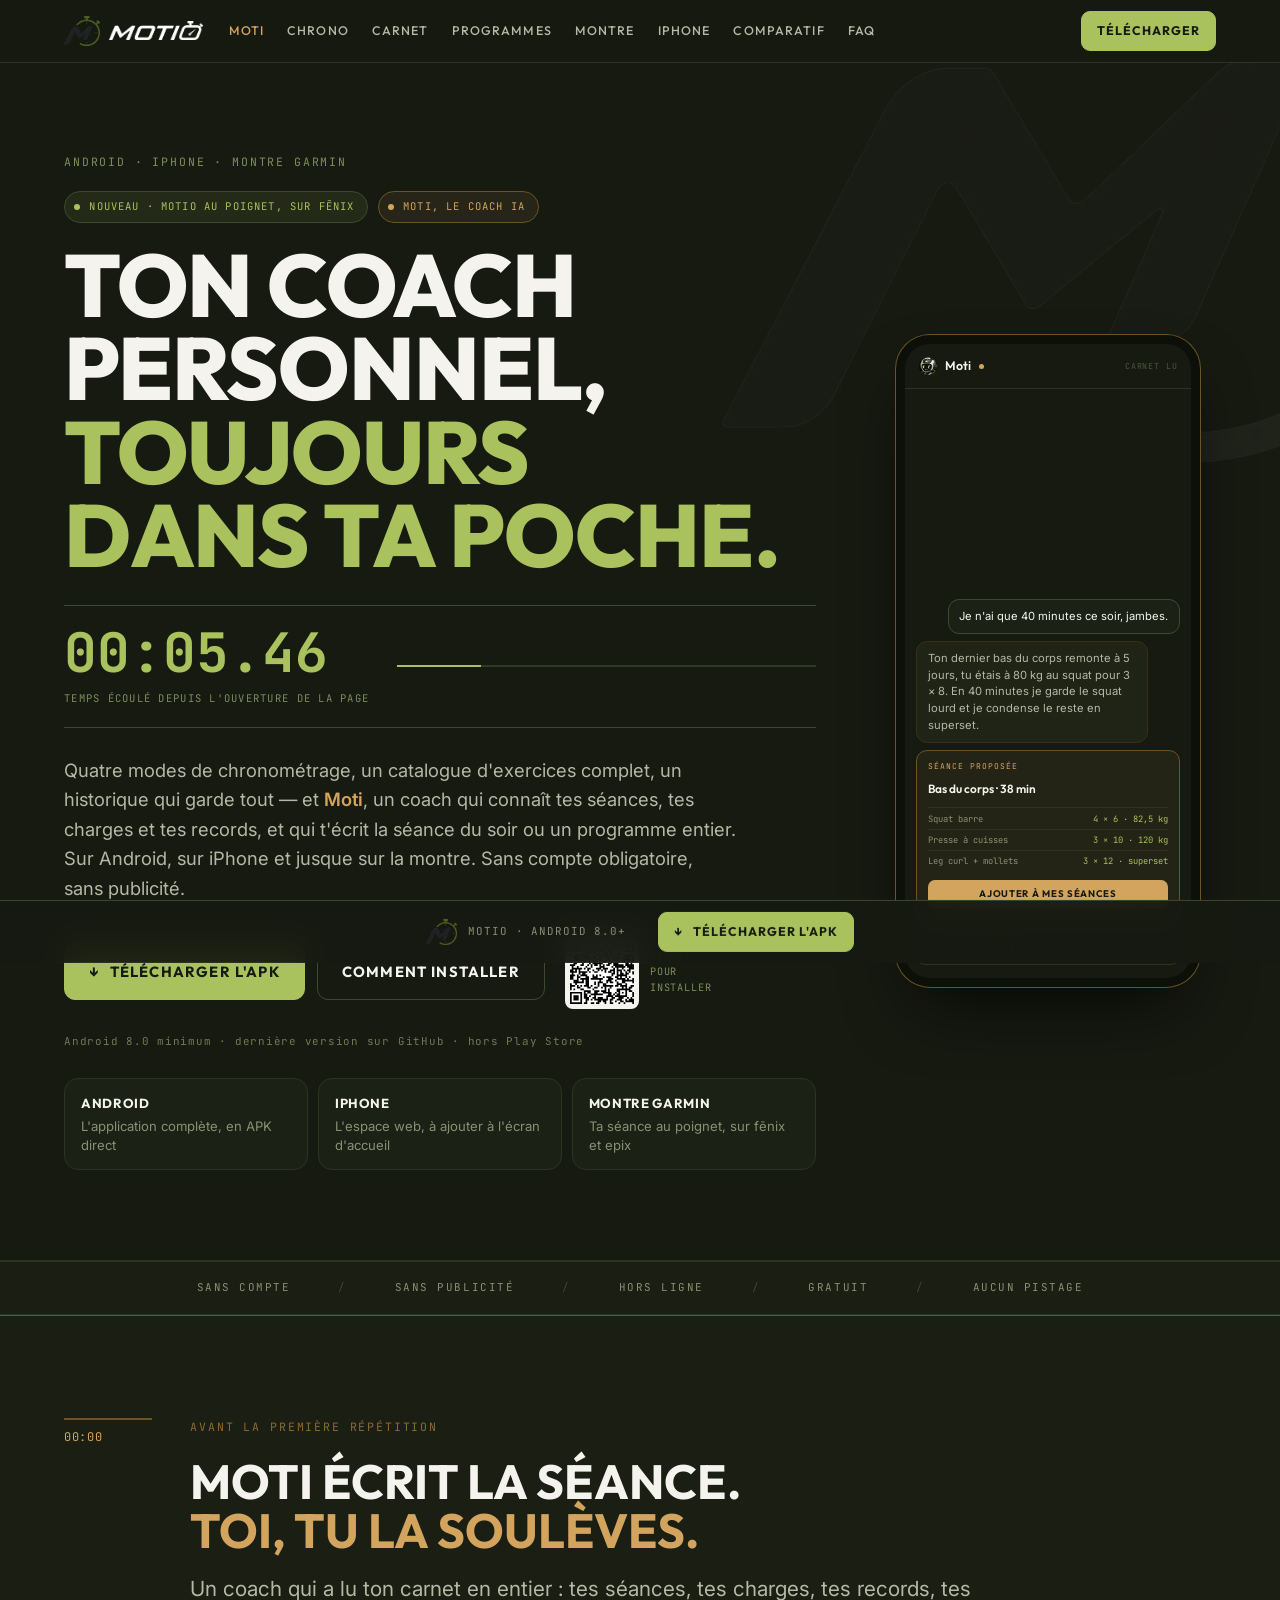
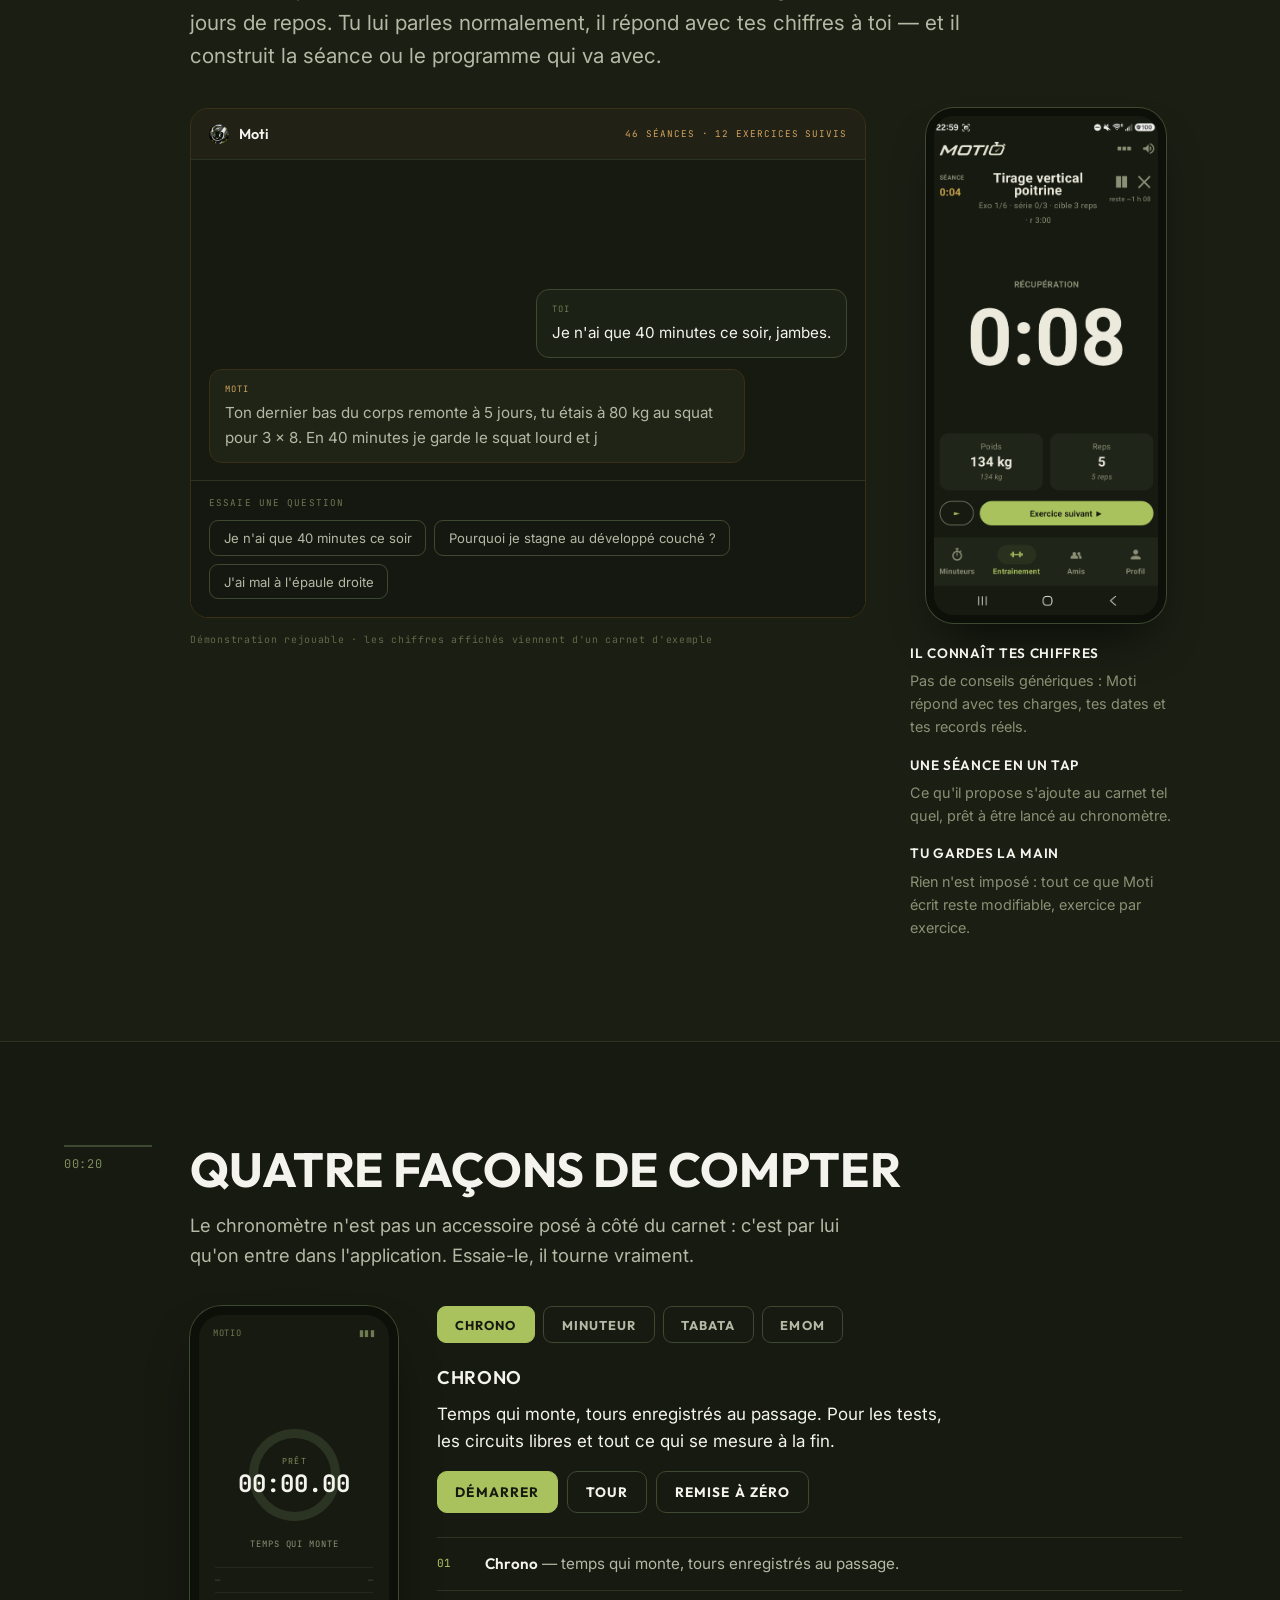
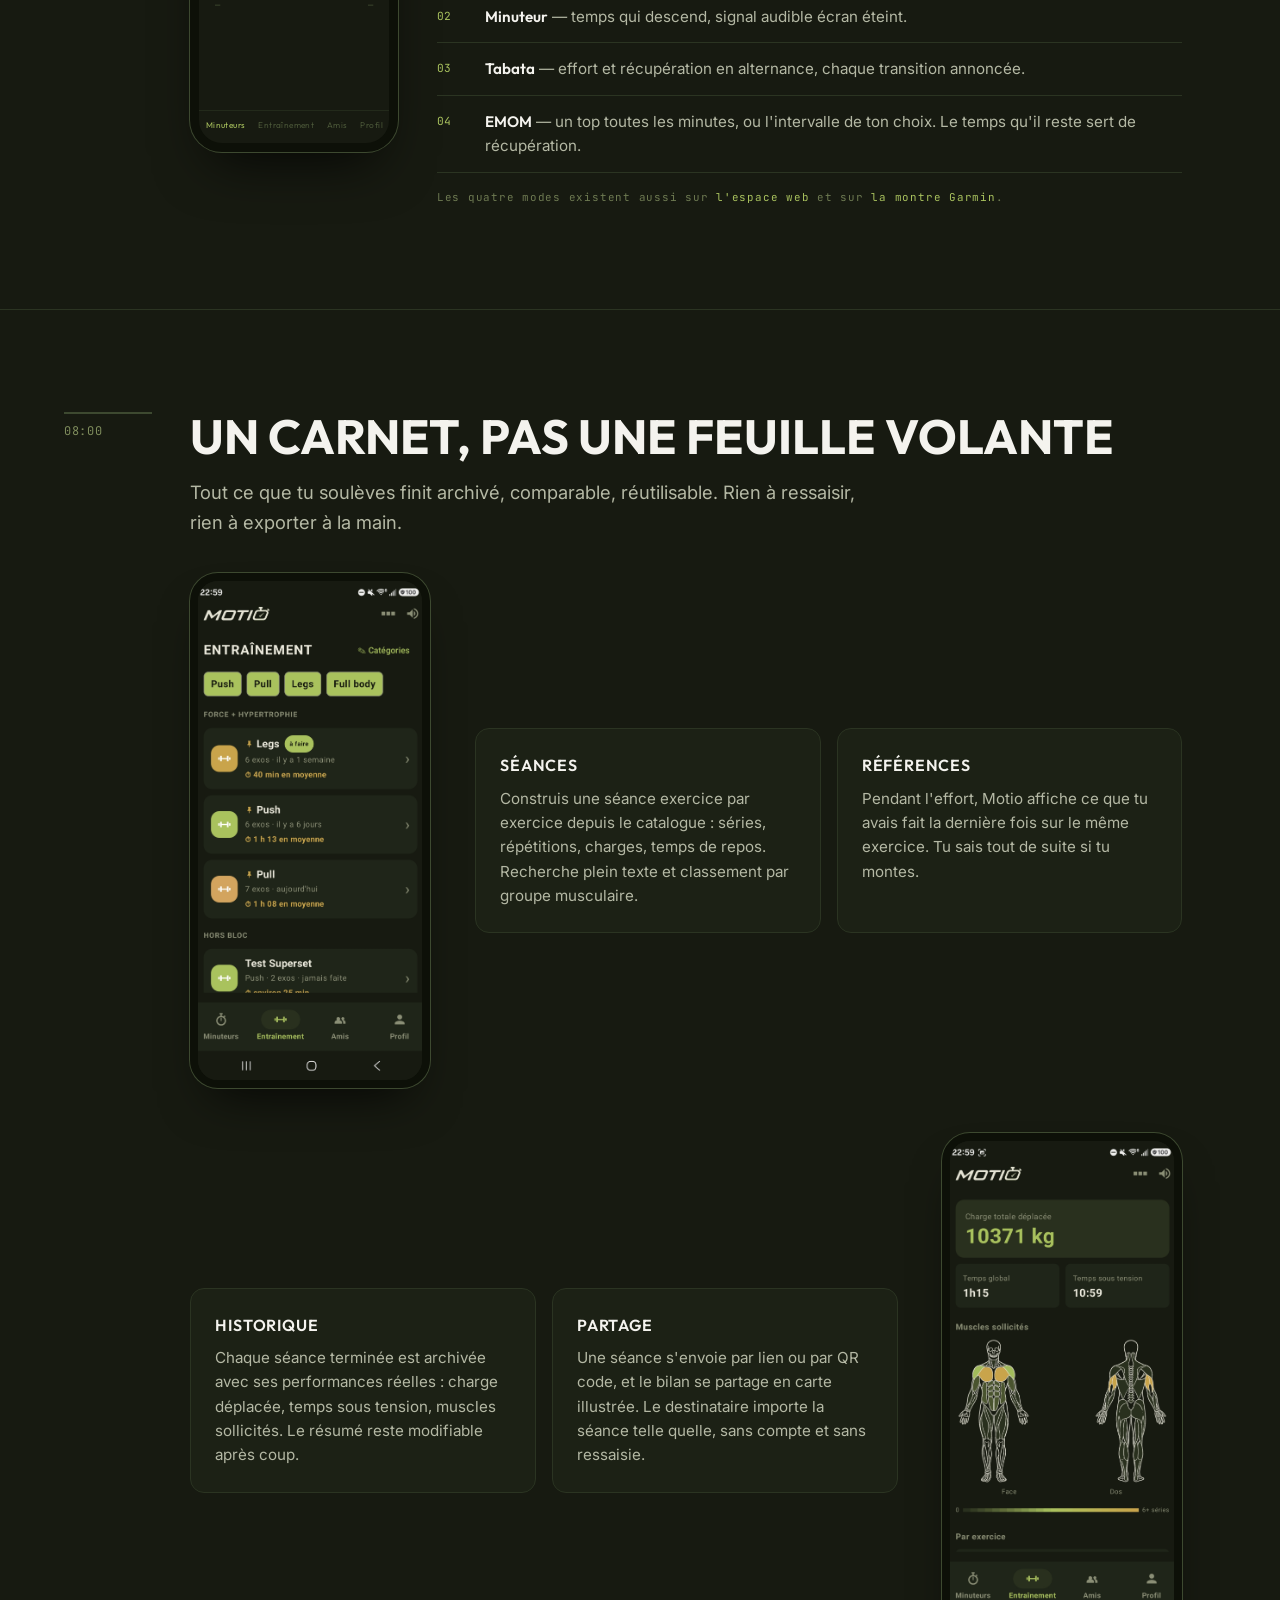
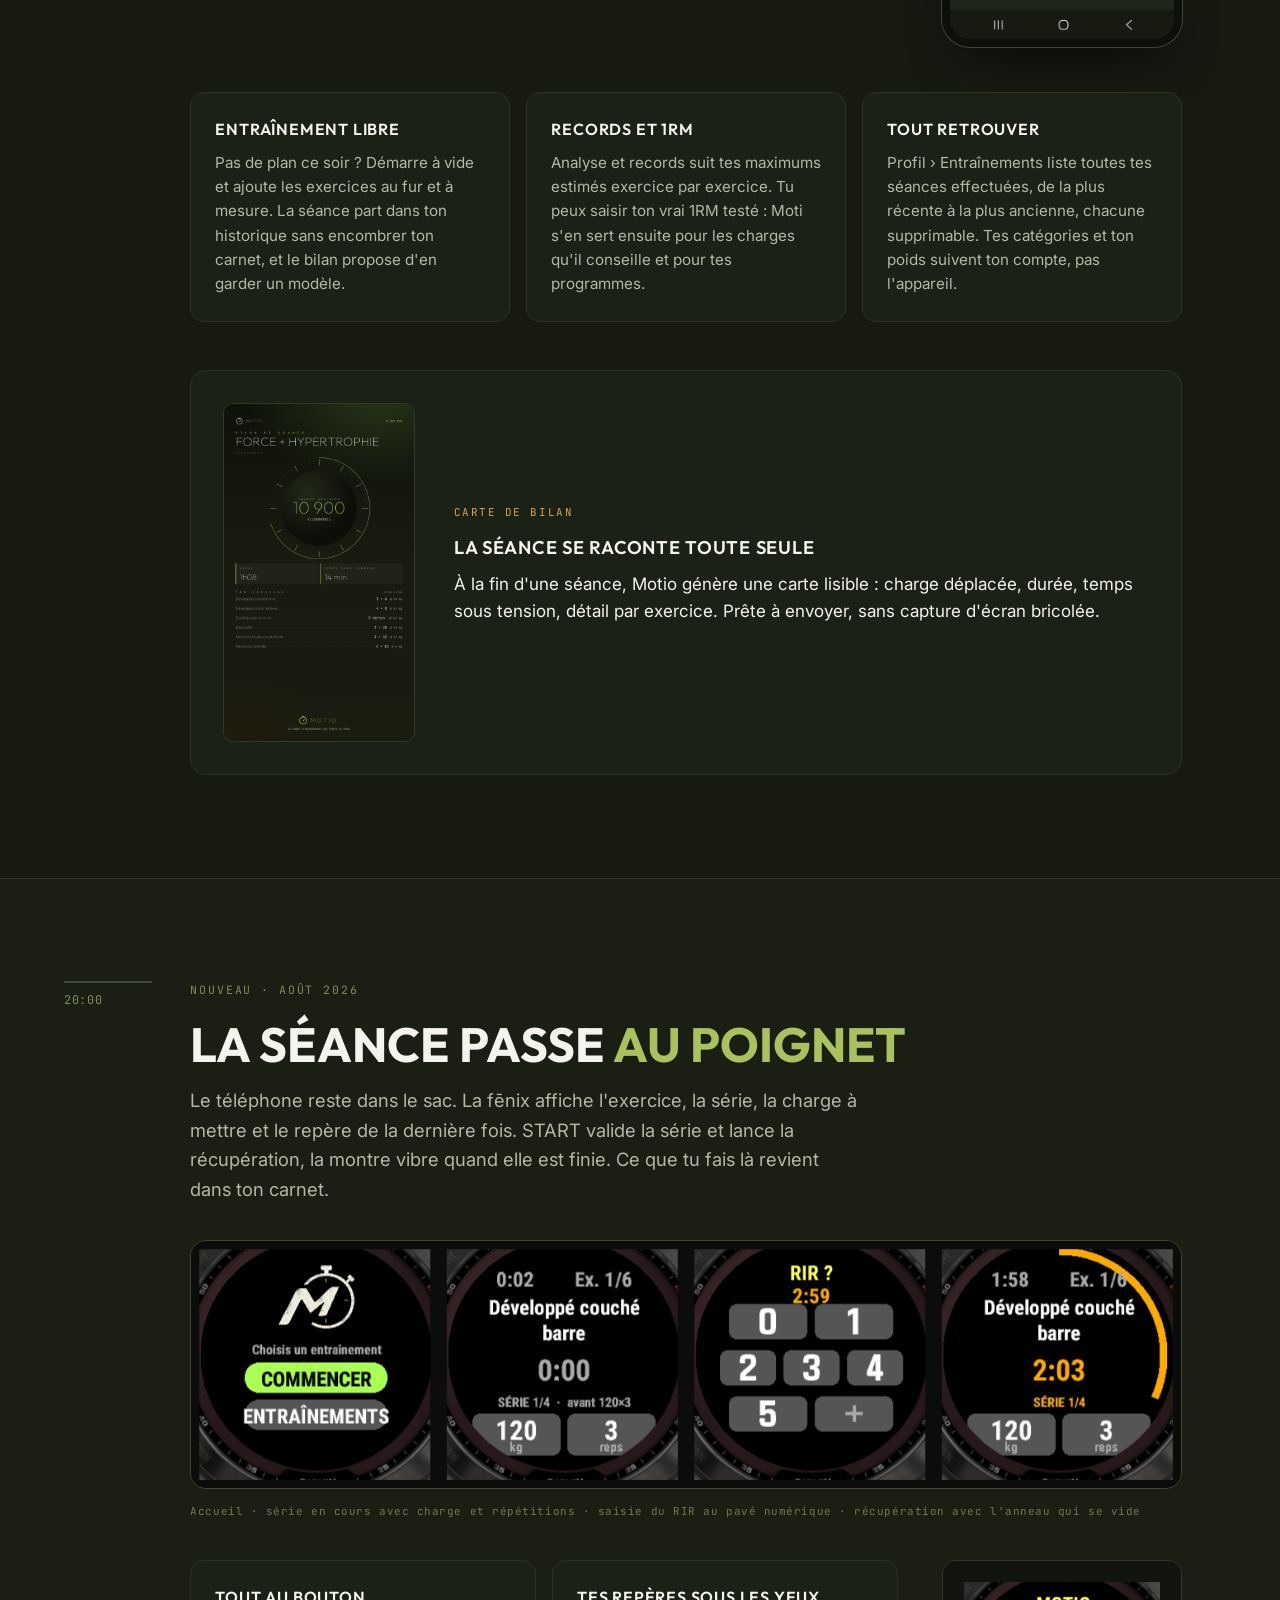
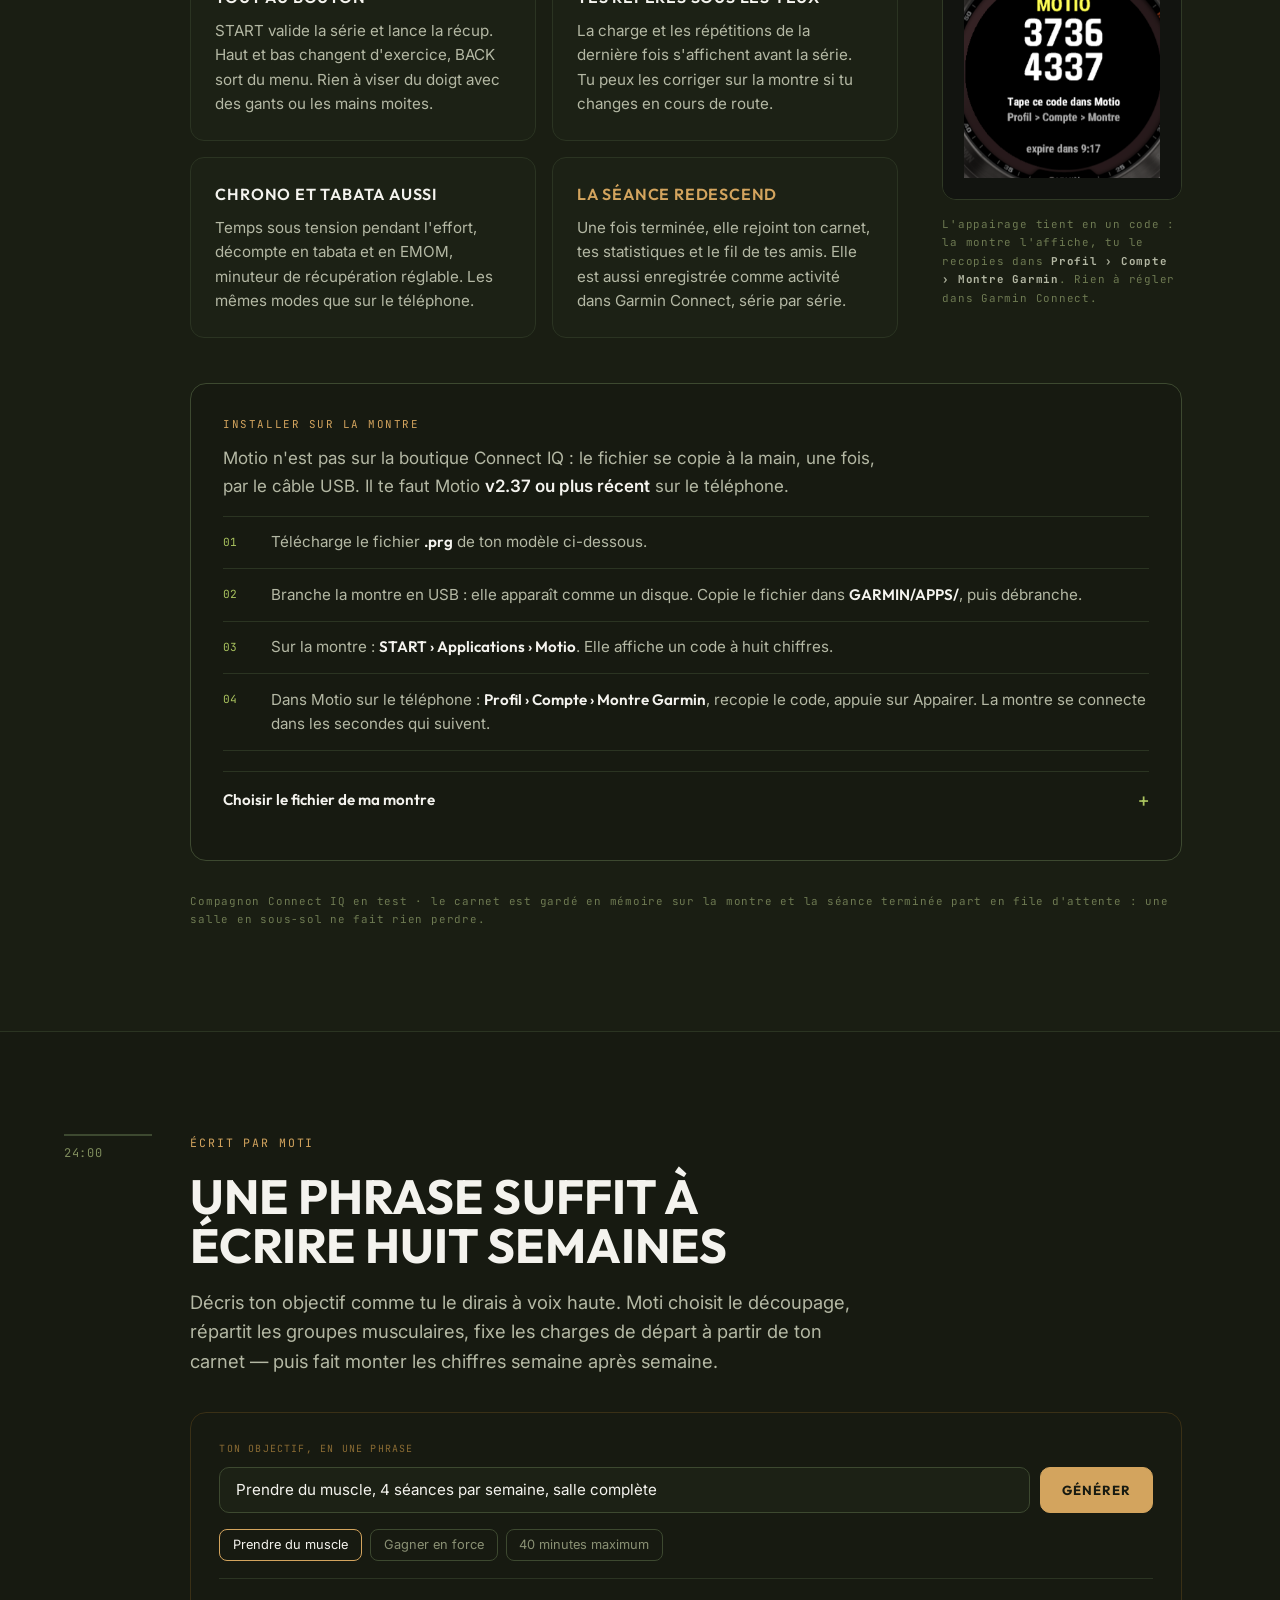
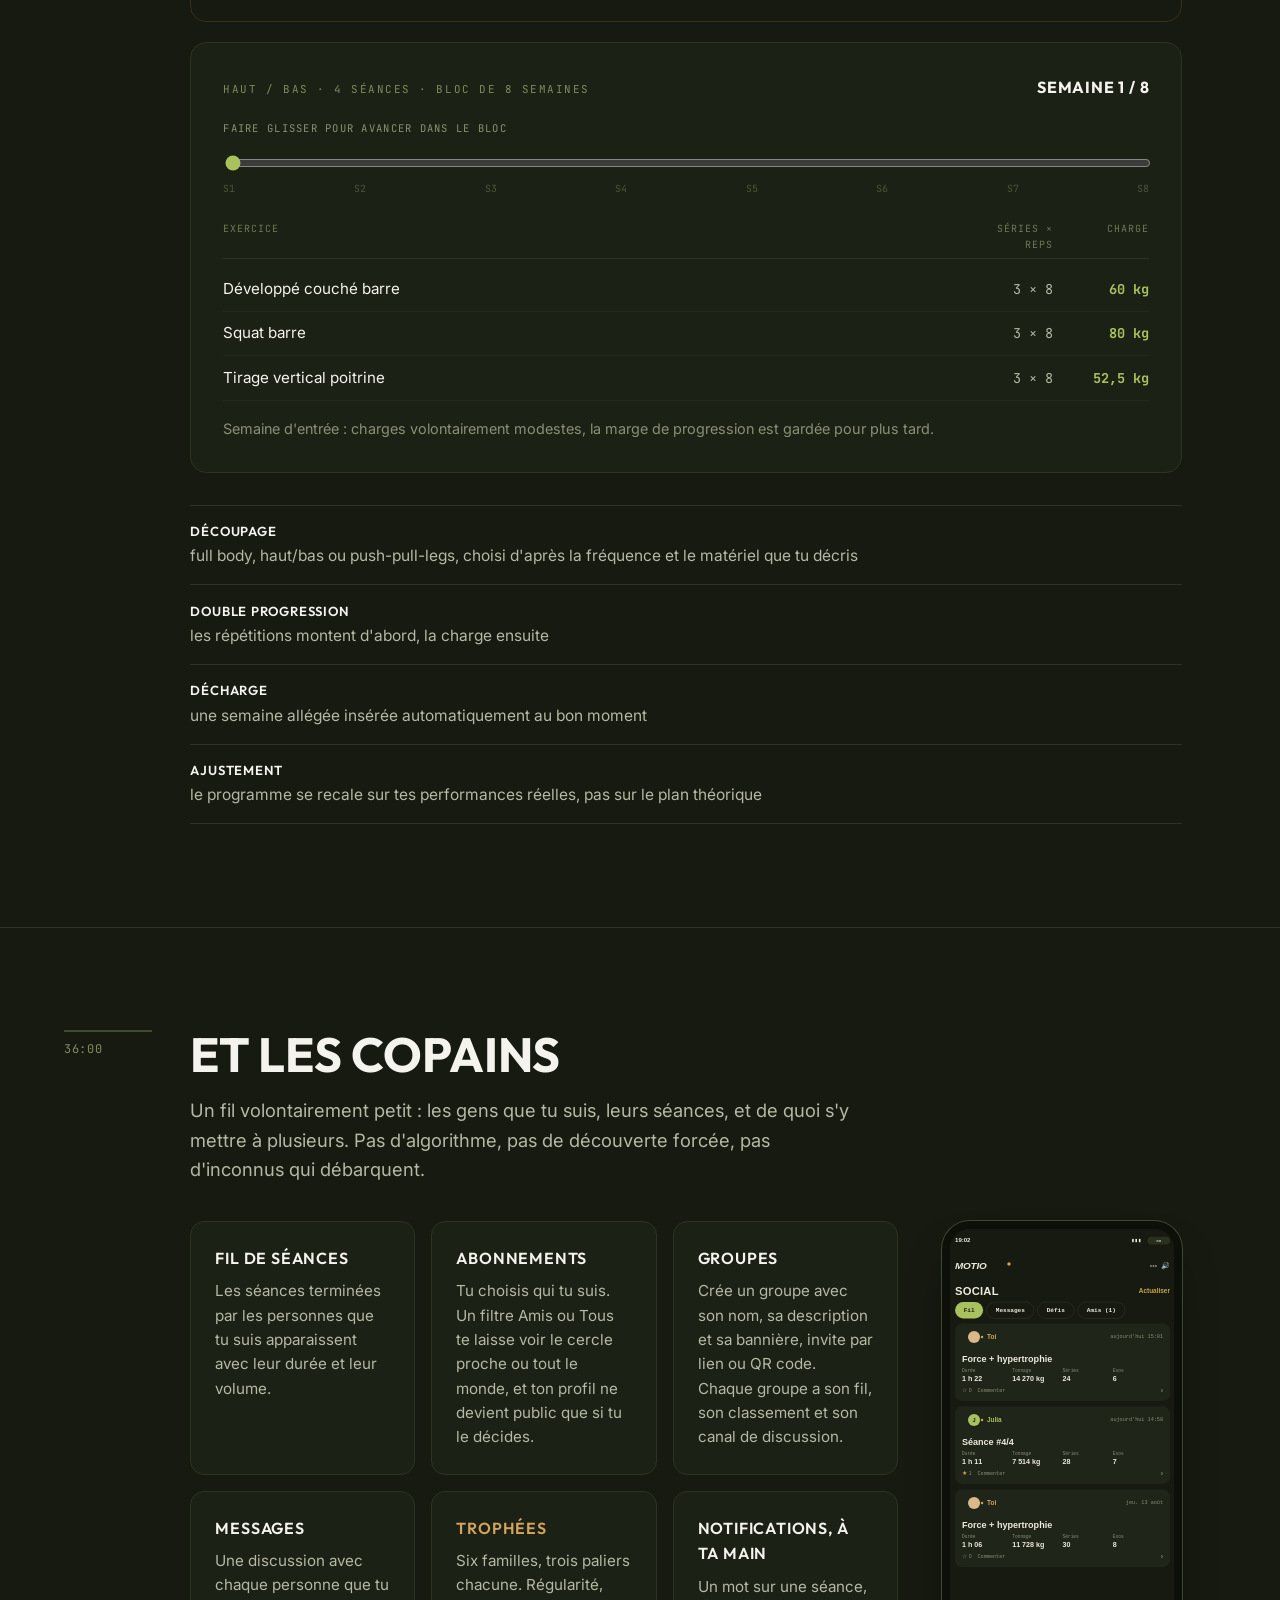
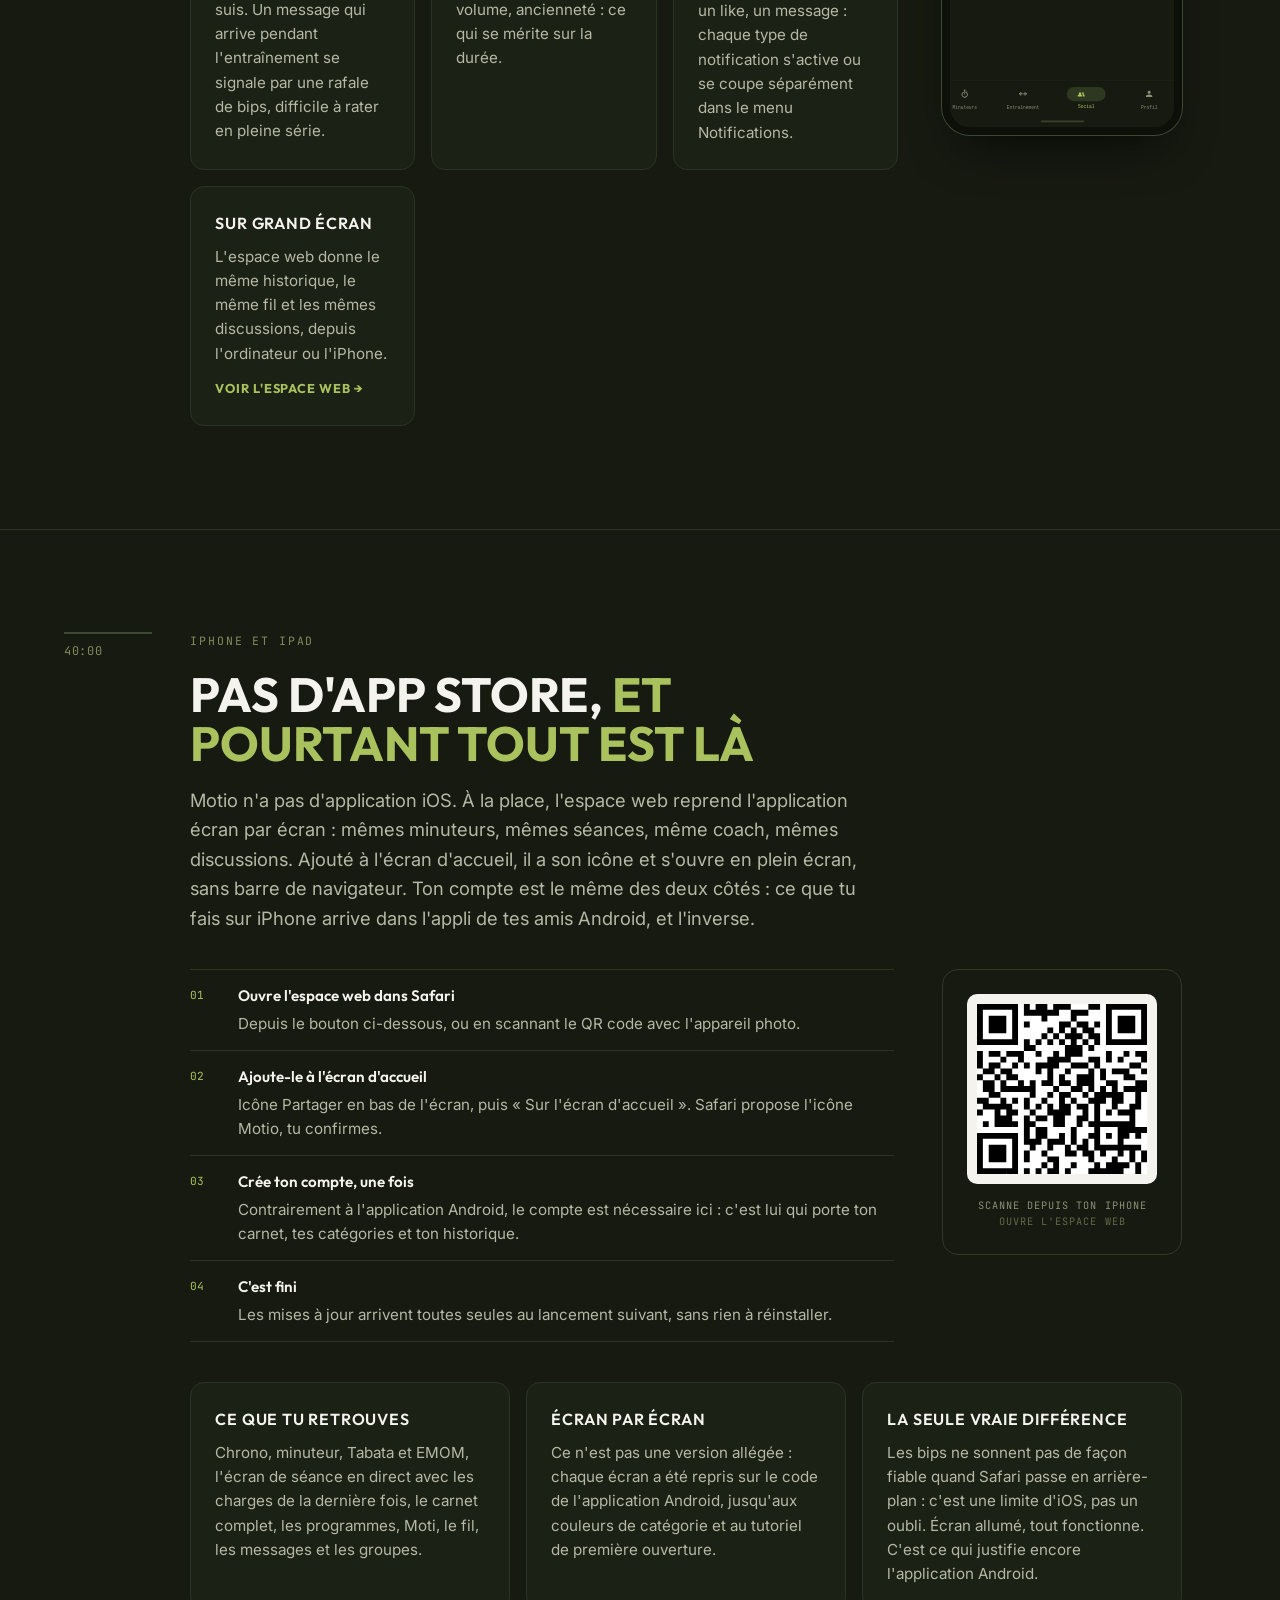
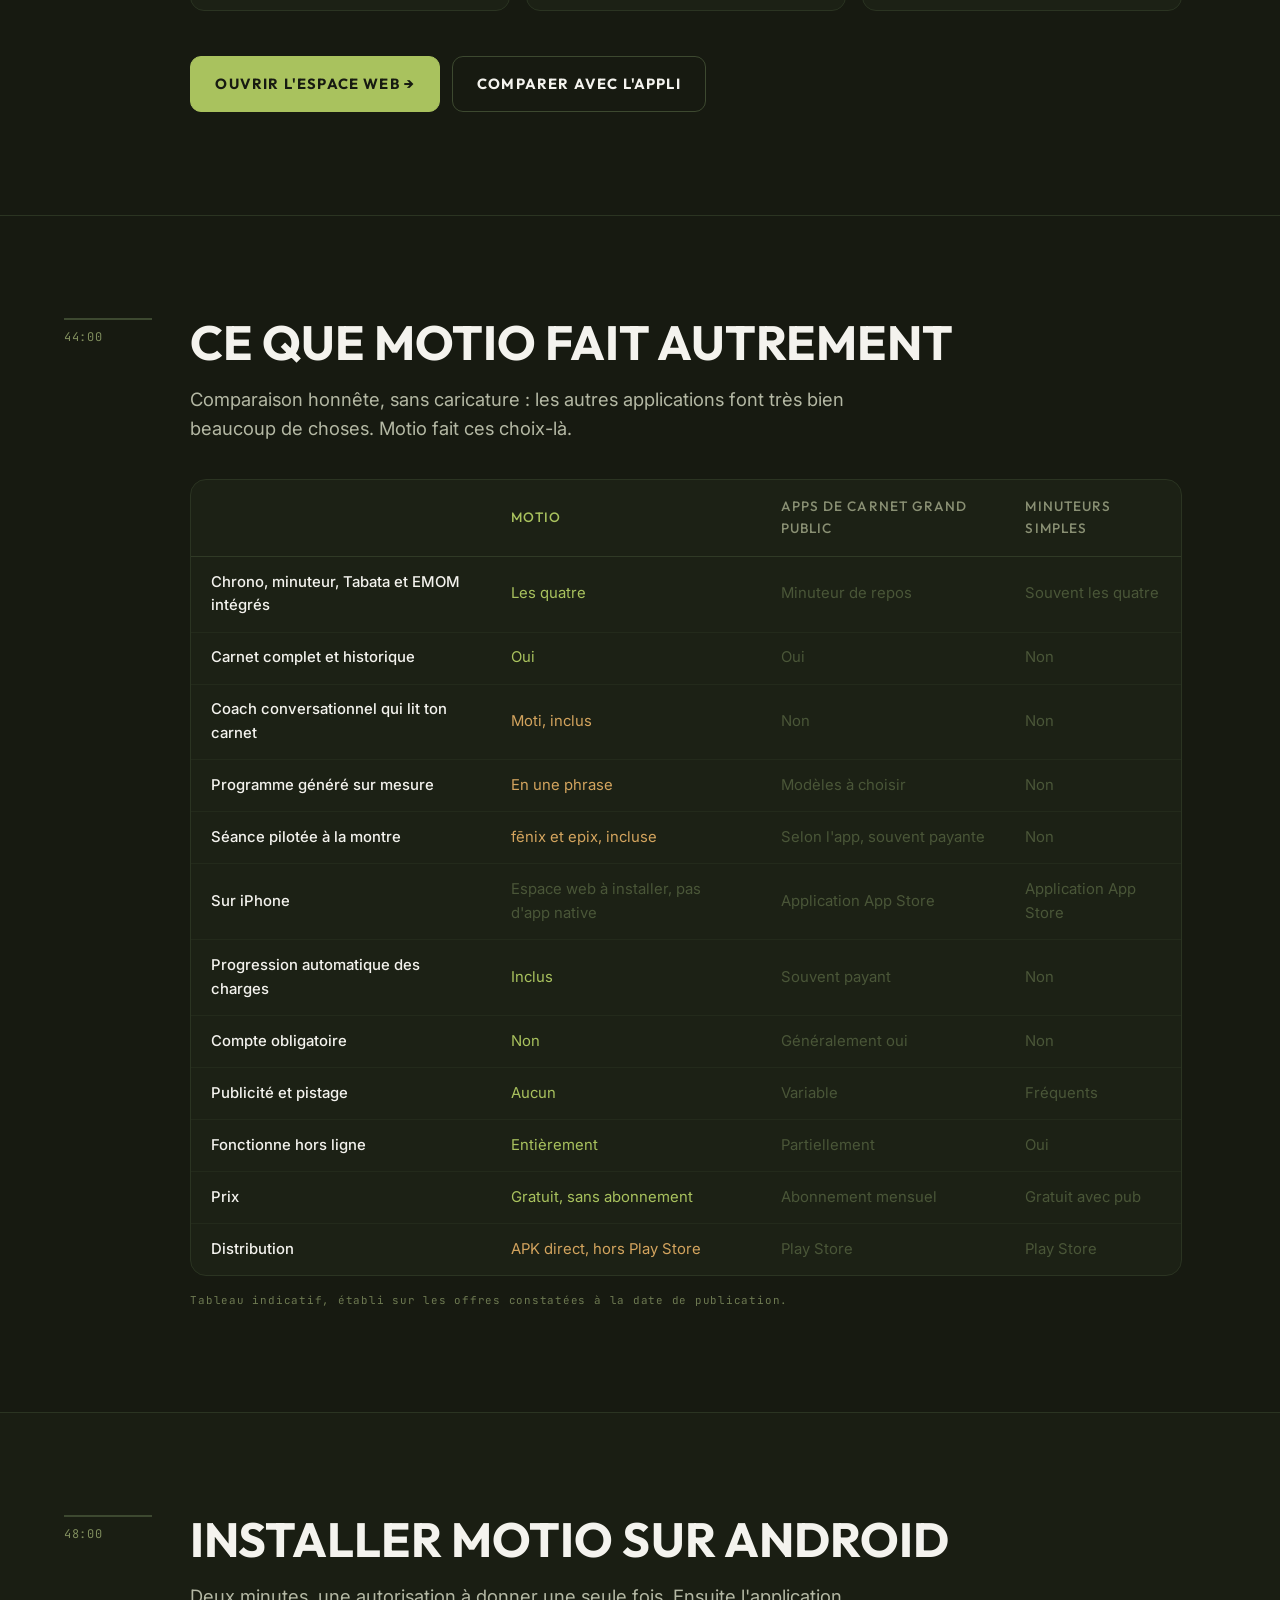
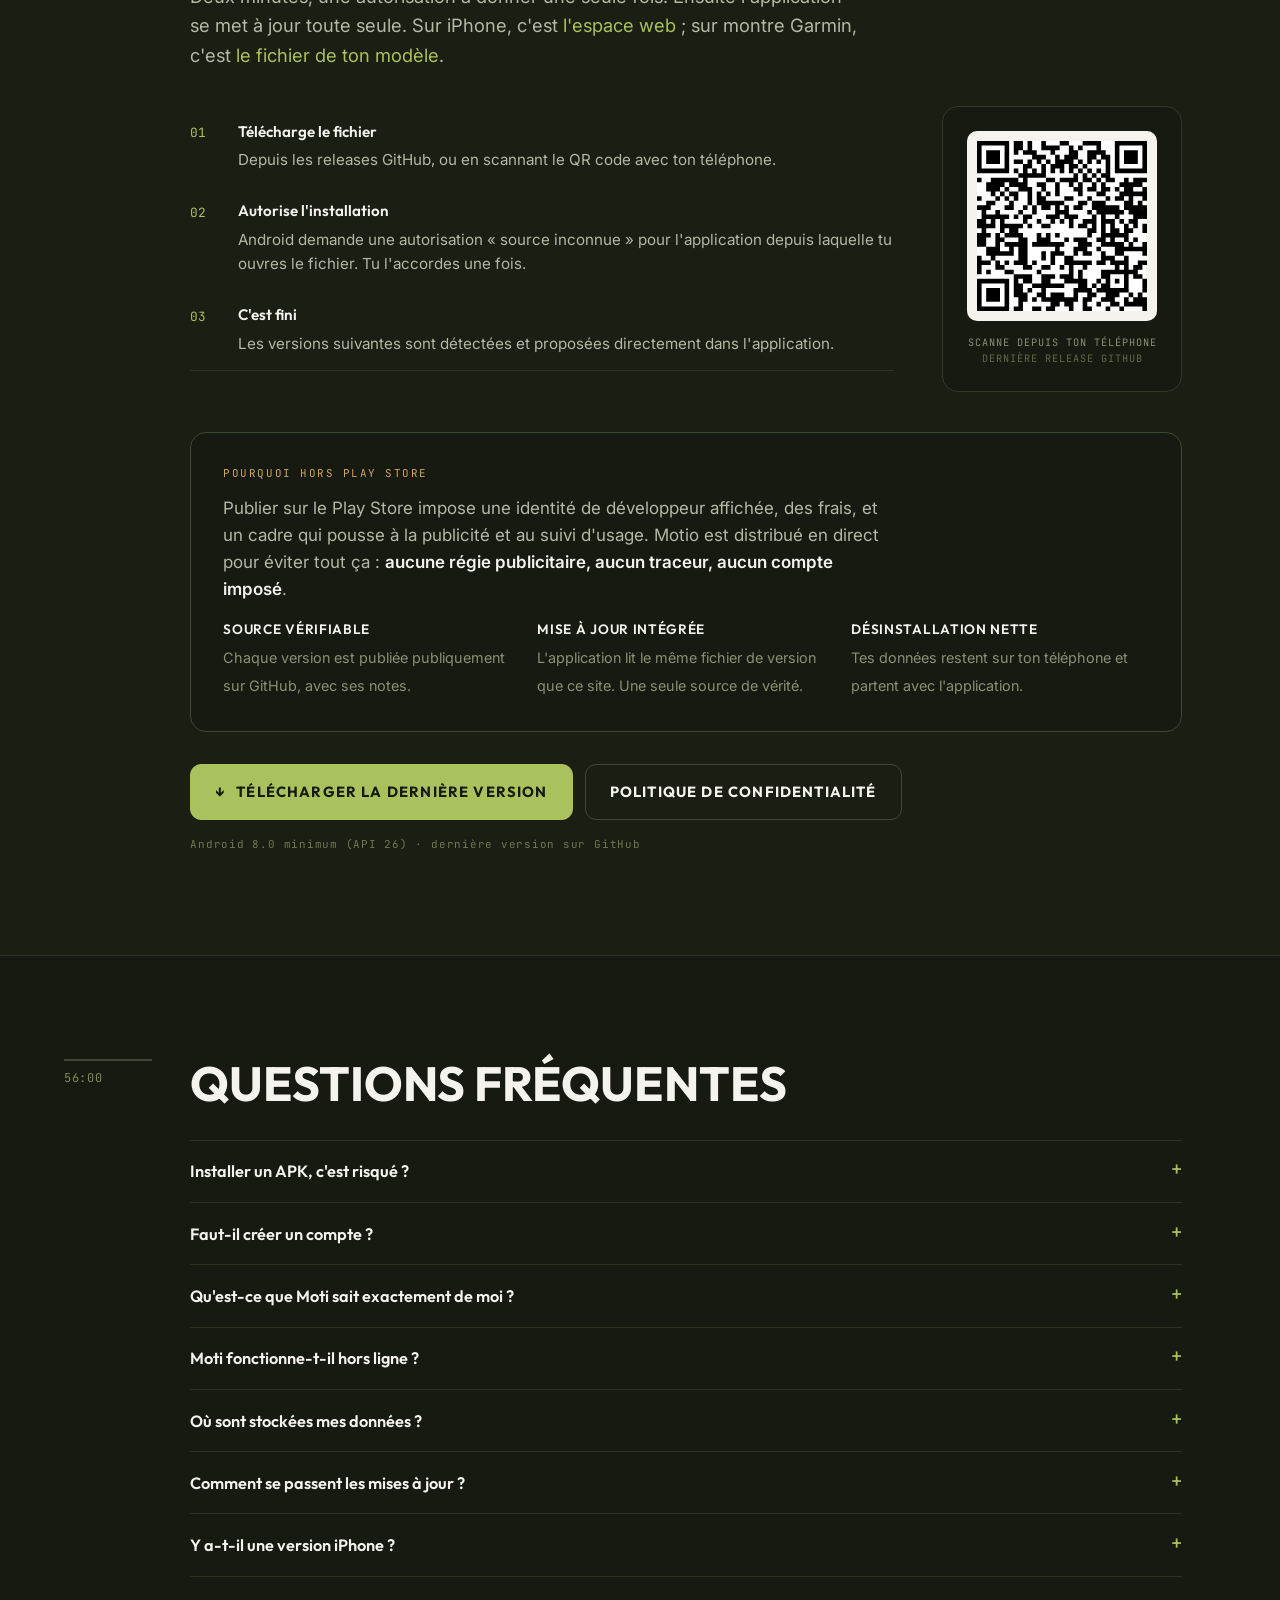
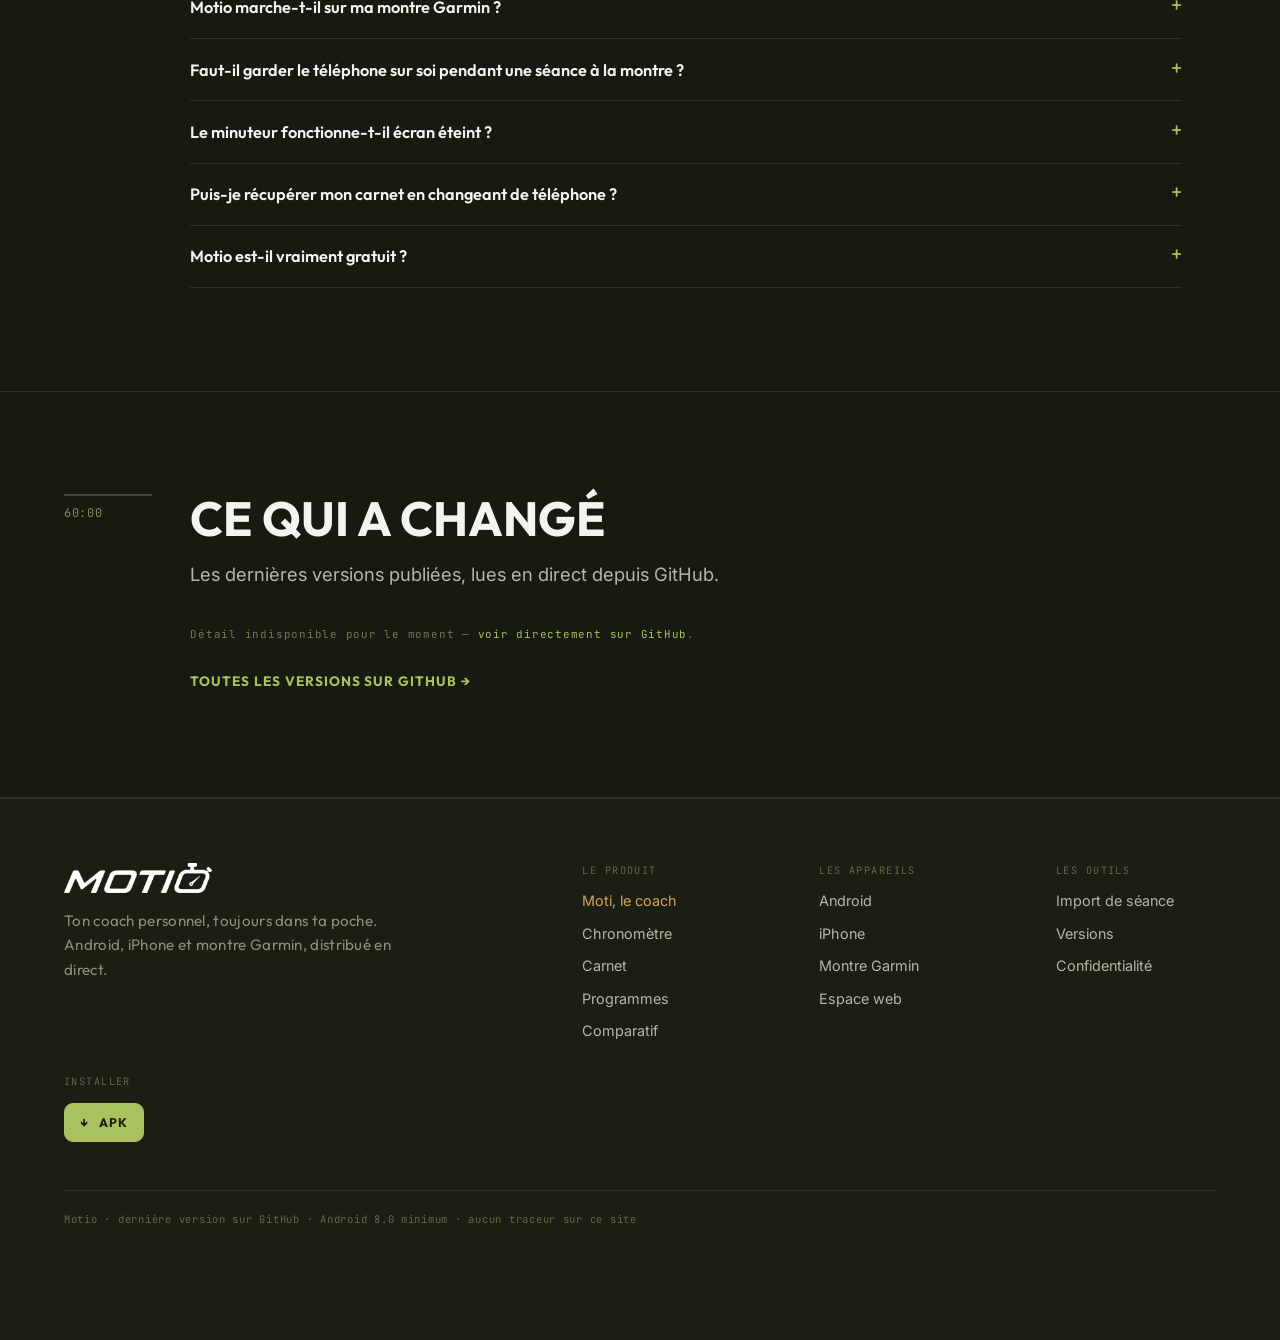
==== commit 773a00e6: "Site vitrine : montre Garmin, iPhone et fonctionnalités depuis la v2.21 Le site datait de la v2.21 e" ====
--- a/index.html
+++ b/index.html
@@ -4,10 +4,10 @@
 <meta charset="utf-8">
 <meta name="viewport" content="width=device-width, initial-scale=1">
 <title>Motio — Ton coach personnel, toujours dans ta poche</title>
-<meta name="description" content="Chronomètre, minuteur, Tabata et carnet d'entraînement complet. Programmes personnalisés, coach IA qui connaît tes séances, historique et fil d'amis. Application Android, sans compte, sans publicité.">
+<meta name="description" content="Chrono, minuteur, Tabata et EMOM, carnet d'entraînement complet, coach IA qui lit tes séances. Sur Android, sur iPhone par l'espace web, et au poignet sur montre Garmin fēnix. Sans compte, sans publicité.">
 <meta name="theme-color" content="#171A11">
 <meta property="og:title" content="Motio">
-<meta property="og:description" content="Ton coach personnel, toujours dans ta poche.">
+<meta property="og:description" content="Ton coach personnel, toujours dans ta poche. Android, iPhone et montre Garmin.">
 <meta property="og:type" content="website">
 <link rel="preconnect" href="https://fonts.googleapis.com">
 <link rel="preconnect" href="https://fonts.gstatic.com" crossorigin>
@@ -28,9 +28,10 @@
     <a href="#modes">Chrono</a>
     <a href="#carnet">Carnet</a>
     <a href="#programmes">Programmes</a>
+    <a href="#montre">Montre</a>
+    <a href="#iphone">iPhone</a>
     <a href="#comparatif">Comparatif</a>
     <a href="#faq">FAQ</a>
-    <a href="app/">Espace web</a>
   </nav>
   <a class="btn btn-sm" href="https://github.com/Motio-training/motio-updates/releases/latest" rel="noopener">Télécharger</a>
 </header>
@@ -49,8 +50,11 @@
     <img class="hero-ghost" src="assets/img/logo_m.png" alt="" aria-hidden="true">
 
     <div class="hero-main">
-      <p class="eyebrow">Application Android · carnet, chronomètre &amp; coach</p>
-      <a class="hero-badge" href="#moti"><i aria-hidden="true"></i>Nouveau · Moti, le coach IA</a>
+      <p class="eyebrow">Android · iPhone · montre Garmin</p>
+      <div class="hero-badges">
+        <a class="hero-badge alt" href="#montre"><i aria-hidden="true"></i>Nouveau · Motio au poignet, sur fēnix</a>
+        <a class="hero-badge" href="#moti"><i aria-hidden="true"></i>Moti, le coach IA</a>
+      </div>
       <h1>Ton coach personnel, <em>toujours dans ta poche.</em></h1>
 
       <div class="dial">
@@ -61,7 +65,7 @@
         <div class="dial-sweep" aria-hidden="true"><i></i></div>
       </div>
 
-      <p class="lede" style="margin-bottom:2rem">Trois modes de chronométrage, un catalogue d'exercices complet, un historique qui garde tout — et <strong style="color:var(--accent-2);font-weight:600">Moti</strong>, un coach qui connaît tes séances, tes charges et tes records, et qui t'écrit la séance du soir ou un programme entier. Sans compte obligatoire, sans publicité.</p>
+      <p class="lede" style="margin-bottom:2rem">Quatre modes de chronométrage, un catalogue d'exercices complet, un historique qui garde tout — et <strong style="color:var(--accent-2);font-weight:600">Moti</strong>, un coach qui connaît tes séances, tes charges et tes records, et qui t'écrit la séance du soir ou un programme entier. Sur Android, sur iPhone et jusque sur la montre. Sans compte obligatoire, sans publicité.</p>
 
       <div class="cta-row">
         <div class="cta-group">
@@ -74,6 +78,15 @@
         </div>
       </div>
       <p class="fineprint hero-fine">Android 8.0 minimum · <span id="verHero">dernière version sur GitHub</span> · hors Play Store</p>
+
+      <!-- Les trois portes d'entrée. Liens vers les sections plutôt que vers la
+           release GitHub : sur iOS, site.js réécrit tout lien "releases/latest"
+           et écraserait le libellé de ces tuiles. -->
+      <ul class="plateformes">
+        <li><a href="#installer"><span class="p-k">Android</span><span class="p-v">L'application complète, en APK direct</span></a></li>
+        <li><a href="#iphone"><span class="p-k">iPhone</span><span class="p-v">L'espace web, à ajouter à l'écran d'accueil</span></a></li>
+        <li><a href="#montre"><span class="p-k">Montre Garmin</span><span class="p-v">Ta séance au poignet, sur fēnix et epix</span></a></li>
+      </ul>
     </div>
 
     <div class="hero-visual">
@@ -147,7 +160,7 @@
   <section class="block" id="modes" data-sect>
     <div class="tc">00:20</div>
     <div class="block-body">
-      <h2>Trois façons de compter</h2>
+      <h2>Quatre façons de compter</h2>
       <p class="lede">Le chronomètre n'est pas un accessoire posé à côté du carnet : c'est par lui qu'on entre dans l'application. Essaie-le, il tourne vraiment.</p>
 
       <div class="demo">
@@ -176,6 +189,7 @@
             <button type="button" class="mode-tab on" data-mode="chrono">Chrono</button>
             <button type="button" class="mode-tab" data-mode="minuteur">Minuteur</button>
             <button type="button" class="mode-tab" data-mode="tabata">Tabata</button>
+            <button type="button" class="mode-tab" data-mode="emom">EMOM</button>
           </div>
 
           <h3 id="demoTitle" style="font-size:1.15rem;letter-spacing:.04em">Chrono</h3>
@@ -191,7 +205,9 @@
             <li><span class="n">01</span><span class="t"><strong>Chrono</strong> — temps qui monte, tours enregistrés au passage.</span></li>
             <li><span class="n">02</span><span class="t"><strong>Minuteur</strong> — temps qui descend, signal audible écran éteint.</span></li>
             <li><span class="n">03</span><span class="t"><strong>Tabata</strong> — effort et récupération en alternance, chaque transition annoncée.</span></li>
+            <li><span class="n">04</span><span class="t"><strong>EMOM</strong> — un top toutes les minutes, ou l'intervalle de ton choix. Le temps qu'il reste sert de récupération.</span></li>
           </ul>
+          <p class="fineprint" style="margin-top:1rem">Les quatre modes existent aussi sur <a href="#iphone">l'espace web</a> et sur <a href="#montre">la montre Garmin</a>.</p>
         </div>
       </div>
     </div>
@@ -238,6 +254,21 @@
             <img src="assets/img/screen-bilan.jpg" alt="Bilan d'une séance : charge déplacée et muscles sollicités">
           </div>
         </div>
+      </div>
+
+      <div class="grid grid-3" style="margin:0 0 clamp(1.5rem,3.5vw,3rem)">
+        <article class="card">
+          <h3>Entraînement libre</h3>
+          <p>Pas de plan ce soir ? Démarre à vide et ajoute les exercices au fur et à mesure. La séance part dans ton historique sans encombrer ton carnet, et le bilan propose d'en garder un modèle.</p>
+        </article>
+        <article class="card">
+          <h3>Records et 1RM</h3>
+          <p>Analyse et records suit tes maximums estimés exercice par exercice. Tu peux saisir ton vrai 1RM testé : Moti s'en sert ensuite pour les charges qu'il conseille et pour tes programmes.</p>
+        </article>
+        <article class="card">
+          <h3>Tout retrouver</h3>
+          <p>Profil › Entraînements liste toutes tes séances effectuées, de la plus récente à la plus ancienne, chacune supprimable. Tes catégories et ton poids suivent ton compte, pas l'appareil.</p>
+        </article>
       </div>
 
       <div class="callout">
@@ -248,6 +279,93 @@
           <p>À la fin d'une séance, Motio génère une carte lisible : charge déplacée, durée, temps sous tension, détail par exercice. Prête à envoyer, sans capture d'écran bricolée.</p>
         </div>
       </div>
+    </div>
+  </section>
+
+  <!-- ============ MONTRE GARMIN ============ -->
+  <section class="block block-alt" id="montre" data-sect>
+    <div class="tc">20:00</div>
+    <div class="block-body">
+      <p class="eyebrow">Nouveau · août 2026</p>
+      <h2>La séance passe <span style="color:var(--accent)">au poignet</span></h2>
+      <p class="lede">Le téléphone reste dans le sac. La fēnix affiche l'exercice, la série, la charge à mettre et le repère de la dernière fois. START valide la série et lance la récupération, la montre vibre quand elle est finie. Ce que tu fais là revient dans ton carnet.</p>
+
+      <figure class="watch-shots">
+        <img src="assets/img/watch-ecrans.png" alt="Quatre écrans de Motio sur une montre Garmin fēnix : accueil, série en cours, saisie du RIR, récupération">
+        <figcaption>Accueil · série en cours avec charge et répétitions · saisie du RIR au pavé numérique · récupération avec l'anneau qui se vide</figcaption>
+      </figure>
+
+      <div class="split" style="align-items:flex-start">
+        <div class="split-content grid grid-2">
+          <article class="card">
+            <h3>Tout au bouton</h3>
+            <p>START valide la série et lance la récup. Haut et bas changent d'exercice, BACK sort du menu. Rien à viser du doigt avec des gants ou les mains moites.</p>
+          </article>
+          <article class="card">
+            <h3>Tes repères sous les yeux</h3>
+            <p>La charge et les répétitions de la dernière fois s'affichent avant la série. Tu peux les corriger sur la montre si tu changes en cours de route.</p>
+          </article>
+          <article class="card">
+            <h3>Chrono et tabata aussi</h3>
+            <p>Temps sous tension pendant l'effort, décompte en tabata et en EMOM, minuteur de récupération réglable. Les mêmes modes que sur le téléphone.</p>
+          </article>
+          <article class="card">
+            <h3 class="gold">La séance redescend</h3>
+            <p>Une fois terminée, elle rejoint ton carnet, tes statistiques et le fil de tes amis. Elle est aussi enregistrée comme activité dans Garmin Connect, série par série.</p>
+          </article>
+        </div>
+        <div class="split-media watch-pair">
+          <img src="assets/img/watch-appairage.png" alt="La montre affiche un code à huit chiffres à recopier dans Motio">
+          <p class="fineprint">L'appairage tient en un code : la montre l'affiche, tu le recopies dans <strong style="color:var(--text-dim)">Profil › Compte › Montre Garmin</strong>. Rien à régler dans Garmin Connect.</p>
+        </div>
+      </div>
+
+      <div class="why-box">
+        <p class="why-tag">Installer sur la montre</p>
+        <p class="lede-sm">Motio n'est pas sur la boutique Connect IQ : le fichier se copie à la main, une fois, par le câble USB. Il te faut Motio <strong style="color:var(--text);font-weight:600">v2.37 ou plus récent</strong> sur le téléphone.</p>
+        <ol class="numbered" style="margin-bottom:1.25rem">
+          <li><span class="n">01</span><span class="t">Télécharge le fichier <strong>.prg</strong> de ton modèle ci-dessous.</span></li>
+          <li><span class="n">02</span><span class="t">Branche la montre en USB : elle apparaît comme un disque. Copie le fichier dans <strong>GARMIN/APPS/</strong>, puis débranche.</span></li>
+          <li><span class="n">03</span><span class="t">Sur la montre : <strong>START › Applications › Motio</strong>. Elle affiche un code à huit chiffres.</span></li>
+          <li><span class="n">04</span><span class="t">Dans Motio sur le téléphone : <strong>Profil › Compte › Montre Garmin</strong>, recopie le code, appuie sur Appairer. La montre se connecte dans les secondes qui suivent.</span></li>
+        </ol>
+
+        <details class="modeles">
+          <summary>Choisir le fichier de ma montre<span class="plus" aria-hidden="true">+</span></summary>
+          <div class="modeles-grid">
+            <div>
+              <span class="modeles-k">fēnix 7</span>
+              <a href="montre/motio-fenix7.prg" download>fēnix 7</a>
+              <a href="montre/motio-fenix7s.prg" download>fēnix 7S</a>
+              <a href="montre/motio-fenix7x.prg" download>fēnix 7X</a>
+              <a href="montre/motio-fenix7pro.prg" download>fēnix 7 Pro</a>
+              <a href="montre/motio-fenix7spro.prg" download>fēnix 7S Pro</a>
+              <a href="montre/motio-fenix7xpro.prg" download>fēnix 7X Pro</a>
+              <a href="montre/motio-fenix7pronowifi.prg" download>fēnix 7 Pro (sans wifi)</a>
+              <a href="montre/motio-fenix7xpronowifi.prg" download>fēnix 7X Pro (sans wifi)</a>
+            </div>
+            <div>
+              <span class="modeles-k">fēnix 8 et E</span>
+              <a href="montre/motio-fenix843mm.prg" download>fēnix 8 · 43 mm</a>
+              <a href="montre/motio-fenix847mm.prg" download>fēnix 8 · 47 mm</a>
+              <a href="montre/motio-fenix8pro47mm.prg" download>fēnix 8 Pro · 47 mm</a>
+              <a href="montre/motio-fenix8solar47mm.prg" download>fēnix 8 Solar · 47 mm</a>
+              <a href="montre/motio-fenix8solar51mm.prg" download>fēnix 8 Solar · 51 mm</a>
+              <a href="montre/motio-fenixe.prg" download>fēnix E</a>
+            </div>
+            <div>
+              <span class="modeles-k">epix 2</span>
+              <a href="montre/motio-epix2.prg" download>epix 2</a>
+              <a href="montre/motio-epix2pro42mm.prg" download>epix 2 Pro · 42 mm</a>
+              <a href="montre/motio-epix2pro47mm.prg" download>epix 2 Pro · 47 mm</a>
+              <a href="montre/motio-epix2pro51mm.prg" download>epix 2 Pro · 51 mm</a>
+            </div>
+          </div>
+          <p class="fineprint" style="margin-top:1.25rem">La tactix 7 prend le fichier de la fēnix 7X, la quatix 7 celui de la fēnix 7. Si tu ne trouves pas ta montre dans la liste, c'est qu'elle n'est pas encore prise en charge.</p>
+        </details>
+      </div>
+
+      <p class="fineprint">Compagnon Connect IQ en test · le carnet est gardé en mémoire sur la montre et la séance terminée part en file d'attente : une salle en sous-sol ne fait rien perdre.</p>
     </div>
   </section>
 
@@ -308,7 +426,7 @@
     <div class="tc">36:00</div>
     <div class="block-body">
       <h2>Et les copains</h2>
-      <p class="lede">Un fil minuscule, volontairement : les gens que tu suis, leurs séances, rien d'autre.</p>
+      <p class="lede">Un fil volontairement petit : les gens que tu suis, leurs séances, et de quoi s'y mettre à plusieurs. Pas d'algorithme, pas de découverte forcée, pas d'inconnus qui débarquent.</p>
 
       <div class="split" style="align-items:flex-start">
         <div class="split-content grid grid-3">
@@ -318,16 +436,28 @@
           </article>
           <article class="card">
             <h3>Abonnements</h3>
-            <p>Tu choisis qui tu suis. Pas d'algorithme, pas de suggestions, pas d'inconnus.</p>
+            <p>Tu choisis qui tu suis. Un filtre Amis ou Tous te laisse voir le cercle proche ou tout le monde, et ton profil ne devient public que si tu le décides.</p>
+          </article>
+          <article class="card">
+            <h3>Groupes</h3>
+            <p>Crée un groupe avec son nom, sa description et sa bannière, invite par lien ou QR code. Chaque groupe a son fil, son classement et son canal de discussion.</p>
+          </article>
+          <article class="card">
+            <h3>Messages</h3>
+            <p>Une discussion avec chaque personne que tu suis. Un message qui arrive pendant l'entraînement se signale par une rafale de bips, difficile à rater en pleine série.</p>
           </article>
           <article class="card">
             <h3 class="gold">Trophées</h3>
             <p>Six familles, trois paliers chacune. Régularité, volume, ancienneté : ce qui se mérite sur la durée.</p>
           </article>
           <article class="card">
-            <h3>Depuis l'ordinateur</h3>
-            <p>L'espace web donne accès au même historique et au même fil, sur grand écran.</p>
-            <a class="go" href="app/">Ouvrir l'espace web →</a>
+            <h3>Notifications, à ta main</h3>
+            <p>Un mot sur une séance, un like, un message : chaque type de notification s'active ou se coupe séparément dans le menu Notifications.</p>
+          </article>
+          <article class="card">
+            <h3>Sur grand écran</h3>
+            <p>L'espace web donne le même historique, le même fil et les mêmes discussions, depuis l'ordinateur ou l'iPhone.</p>
+            <a class="go" href="#iphone">Voir l'espace web →</a>
           </article>
         </div>
         <div class="split-media">
@@ -335,6 +465,50 @@
             <img src="assets/img/screen-social.svg" alt="Fil social dans Motio : séances des amis suivis">
           </div>
         </div>
+      </div>
+    </div>
+  </section>
+
+  <!-- ============ IPHONE ============ -->
+  <section class="block" id="iphone" data-sect>
+    <div class="tc">40:00</div>
+    <div class="block-body">
+      <p class="eyebrow">iPhone et iPad</p>
+      <h2>Pas d'App Store, <span style="color:var(--accent)">et pourtant tout est là</span></h2>
+      <p class="lede">Motio n'a pas d'application iOS. À la place, l'espace web reprend l'application écran par écran : mêmes minuteurs, mêmes séances, même coach, mêmes discussions. Ajouté à l'écran d'accueil, il a son icône et s'ouvre en plein écran, sans barre de navigateur. Ton compte est le même des deux côtés : ce que tu fais sur iPhone arrive dans l'appli de tes amis Android, et l'inverse.</p>
+
+      <div class="install-grid">
+        <ol class="numbered install-steps" style="list-style:none">
+          <li><span class="n">01</span><span class="t"><strong style="display:block;margin-bottom:.25rem">Ouvre l'espace web dans Safari</strong>Depuis le bouton ci-dessous, ou en scannant le QR code avec l'appareil photo.</span></li>
+          <li><span class="n">02</span><span class="t"><strong style="display:block;margin-bottom:.25rem">Ajoute-le à l'écran d'accueil</strong>Icône Partager en bas de l'écran, puis « Sur l'écran d'accueil ». Safari propose l'icône Motio, tu confirmes.</span></li>
+          <li><span class="n">03</span><span class="t"><strong style="display:block;margin-bottom:.25rem">Crée ton compte, une fois</strong>Contrairement à l'application Android, le compte est nécessaire ici : c'est lui qui porte ton carnet, tes catégories et ton historique.</span></li>
+          <li><span class="n">04</span><span class="t"><strong style="display:block;margin-bottom:.25rem">C'est fini</strong>Les mises à jour arrivent toutes seules au lancement suivant, sans rien à réinstaller.</span></li>
+        </ol>
+
+        <div class="qr-box">
+          <div id="qrWeb" class="qr" data-qr="app/"></div>
+          <p>Scanne depuis ton iPhone<br><span>ouvre l'espace web</span></p>
+        </div>
+      </div>
+
+      <div class="grid grid-3" style="margin:0 0 clamp(1.5rem,3.5vw,3rem)">
+        <article class="card">
+          <h3>Ce que tu retrouves</h3>
+          <p>Chrono, minuteur, Tabata et EMOM, l'écran de séance en direct avec les charges de la dernière fois, le carnet complet, les programmes, Moti, le fil, les messages et les groupes.</p>
+        </article>
+        <article class="card">
+          <h3>Écran par écran</h3>
+          <p>Ce n'est pas une version allégée : chaque écran a été repris sur le code de l'application Android, jusqu'aux couleurs de catégorie et au tutoriel de première ouverture.</p>
+        </article>
+        <article class="card">
+          <h3>La seule vraie différence</h3>
+          <p>Les bips ne sonnent pas de façon fiable quand Safari passe en arrière-plan : c'est une limite d'iOS, pas un oubli. Écran allumé, tout fonctionne. C'est ce qui justifie encore l'application Android.</p>
+        </article>
+      </div>
+
+      <div class="cta-group">
+        <a class="btn btn-lg" href="app/">Ouvrir l'espace web →</a>
+        <a class="btn btn-lg btn-ghost" href="#comparatif">Comparer avec l'appli</a>
       </div>
     </div>
   </section>
@@ -358,10 +532,10 @@
           </thead>
           <tbody>
             <tr>
-              <th scope="row">Chrono, minuteur et Tabata intégrés</th>
-              <td class="us">Les trois</td>
+              <th scope="row">Chrono, minuteur, Tabata et EMOM intégrés</th>
+              <td class="us">Les quatre</td>
               <td class="dim">Minuteur de repos</td>
-              <td class="dim">Les trois</td>
+              <td class="dim">Souvent les quatre</td>
             </tr>
             <tr>
               <th scope="row">Carnet complet et historique</th>
@@ -382,6 +556,18 @@
               <td class="dim">Non</td>
             </tr>
             <tr>
+              <th scope="row">Séance pilotée à la montre</th>
+              <td style="color:var(--accent-2)">fēnix et epix, incluse</td>
+              <td class="dim">Selon l'app, souvent payante</td>
+              <td class="dim">Non</td>
+            </tr>
+            <tr>
+              <th scope="row">Sur iPhone</th>
+              <td class="dim">Espace web à installer, pas d'app native</td>
+              <td class="dim">Application App Store</td>
+              <td class="dim">Application App Store</td>
+            </tr>
+            <tr>
               <th scope="row">Progression automatique des charges</th>
               <td class="us">Inclus</td>
               <td class="dim">Souvent payant</td>
@@ -428,8 +614,8 @@
   <section class="block block-alt" id="installer" data-sect>
     <div class="tc">48:00</div>
     <div class="block-body">
-      <h2>Installer Motio</h2>
-      <p class="lede">Deux minutes, une autorisation à donner une seule fois. Ensuite l'application se met à jour toute seule.</p>
+      <h2>Installer Motio sur Android</h2>
+      <p class="lede">Deux minutes, une autorisation à donner une seule fois. Ensuite l'application se met à jour toute seule. Sur iPhone, c'est <a href="#iphone">l'espace web</a> ; sur montre Garmin, c'est <a href="#montre">le fichier de ton modèle</a>.</p>
 
       <div class="install-grid">
         <ol class="numbered install-steps" style="list-style:none;counter-reset:s">
@@ -495,7 +681,15 @@
         </details>
         <details>
           <summary>Y a-t-il une version iPhone ?<span class="plus" aria-hidden="true">+</span></summary>
-          <p>Pas d'application native, mais l'<a href="app/">espace web</a> offre la même expérience depuis Safari : chrono en direct avec bips, coach IA, séances, messages, groupes. Ouvre-le puis ajoute-le à ton écran d'accueil (icône Partager → « Sur l'écran d'accueil ») pour une icône et un lancement plein écran, comme une vraie application.</p>
+          <p>Pas d'application native, mais l'<a href="#iphone">espace web</a> reprend l'application écran par écran depuis Safari : minuteurs, séance en direct, coach IA, carnet, messages, groupes. Ajouté à l'écran d'accueil, il a son icône et s'ouvre en plein écran. Seule limite connue : les bips ne sonnent pas de façon fiable quand Safari passe en arrière-plan.</p>
+        </details>
+        <details>
+          <summary>Motio marche-t-il sur ma montre Garmin ?<span class="plus" aria-hidden="true">+</span></summary>
+          <p>Sur les fēnix 7, fēnix 8, fēnix E et epix 2, oui : <a href="#montre">le fichier de ton modèle</a> se copie sur la montre par le câble USB. La montre affiche ensuite ta séance, valide les séries au bouton START et vibre en fin de récupération. Ce n'est pas encore sur la boutique Connect IQ, donc l'installation reste manuelle.</p>
+        </details>
+        <details>
+          <summary>Faut-il garder le téléphone sur soi pendant une séance à la montre ?<span class="plus" aria-hidden="true">+</span></summary>
+          <p>Non. Le carnet est gardé en mémoire sur la montre et la séance terminée attend en file d'attente : elle remonte dans ton carnet, tes statistiques et Garmin Connect dès que le téléphone est à portée. Une salle en sous-sol ne fait rien perdre.</p>
         </details>
         <details>
           <summary>Le minuteur fonctionne-t-il écran éteint ?<span class="plus" aria-hidden="true">+</span></summary>
@@ -534,7 +728,7 @@
   <div class="foot-top">
     <div class="foot-brand">
       <img src="assets/img/logo_motio.png" alt="Motio">
-      <p>Ton coach personnel, toujours dans ta poche. Application Android, distribuée en direct.</p>
+      <p>Ton coach personnel, toujours dans ta poche. Android, iPhone et montre Garmin, distribué en direct.</p>
     </div>
     <nav class="foot-col">
       <span class="foot-col-title">Le produit</span>
@@ -545,8 +739,14 @@
       <a href="#comparatif">Comparatif</a>
     </nav>
     <nav class="foot-col">
+      <span class="foot-col-title">Les appareils</span>
+      <a href="#installer">Android</a>
+      <a href="#iphone">iPhone</a>
+      <a href="#montre">Montre Garmin</a>
+      <a href="app/">Espace web</a>
+    </nav>
+    <nav class="foot-col">
       <span class="foot-col-title">Les outils</span>
-      <a href="app/">Espace web</a>
       <a href="partage/">Import de séance</a>
       <a href="https://github.com/Motio-training/motio-updates/releases" rel="noopener">Versions</a>
       <a href="confidentialite/">Confidentialité</a>
--- a/assets/css/site.css
+++ b/assets/css/site.css
@@ -204,6 +204,35 @@
 }
 .hero-badge:hover{background:rgba(211,164,94,.16);color:var(--text)}
 .hero-badge i{width:6px;height:6px;border-radius:50%;background:var(--accent-2);display:block}
+.hero-badges{display:flex;flex-wrap:wrap;gap:.5rem .6rem;margin:0 0 1.25rem}
+.hero-badges .hero-badge{margin:0}
+/* Variante olive : la nouveauté matérielle (la montre) se distingue du doré,
+   réservé à Moti dans toute la charte. */
+.hero-badge.alt{border-color:var(--line-strong);background:rgba(169,194,94,.09);color:var(--accent)}
+.hero-badge.alt:hover{background:rgba(169,194,94,.17);color:var(--text)}
+.hero-badge.alt i{background:var(--accent)}
+
+/* ---------- héros : les trois portes d'entrée ---------- */
+.plateformes{
+  list-style:none;padding:0;
+  margin:1.75rem 0 0;
+  display:grid;gap:.6rem;
+  grid-template-columns:repeat(auto-fit,minmax(min(100%,11rem),1fr));
+}
+.plateformes a{
+  display:block;height:100%;
+  padding:.85rem 1rem;
+  border:1px solid var(--line);border-radius:var(--r-m);
+  background:var(--panel);
+}
+.plateformes a:hover{border-color:var(--accent);background:var(--ink-2)}
+.plateformes .p-k{
+  display:block;margin-bottom:.2rem;
+  font-family:var(--f-display);font-weight:700;text-transform:uppercase;
+  letter-spacing:.05em;font-size:.82rem;color:var(--text);
+}
+.plateformes a:hover .p-k{color:var(--accent)}
+.plateformes .p-v{display:block;font-size:.82rem;line-height:1.45;color:var(--text-dim-2)}
 
 .iphone-nudge{
   display:flex;flex-wrap:wrap;align-items:center;gap:.75rem 1.5rem;
@@ -481,6 +510,52 @@
 .why-grid .k{display:block;font-family:var(--f-display);font-weight:600;text-transform:uppercase;letter-spacing:.05em;font-size:.85rem;color:var(--text);margin-bottom:.2rem}
 .why-grid .v{color:var(--text-dim-2);font-size:.9rem}
 
+/* ---------- montre Garmin ----------
+   Les captures sortent du simulateur Connect IQ sur un fond #0C0C0C opaque :
+   le cadre reprend exactement cette couleur pour que l'image n'ait pas de
+   bord visible sur le fond olive de la page. */
+/* Quatre cadrans côte à côte : sous ~34rem de large, ils deviendraient des
+   timbres-poste. On laisse plutôt la bande défiler horizontalement. */
+.watch-shots{margin:0 0 clamp(1.5rem,3.5vw,2.5rem);overflow-x:auto}
+.watch-shots img{
+  display:block;width:100%;min-width:34rem;
+  background:#0C0C0C;
+  border:1px solid var(--line-strong);border-radius:var(--r-l);
+}
+.watch-shots figcaption{
+  margin:.85rem 0 0;
+  font-family:var(--f-mono);font-size:.68rem;line-height:1.6;letter-spacing:.05em;
+  color:var(--text-dim-4);
+}
+.watch-pair{flex-direction:column;gap:.9rem;flex:0 1 15rem;min-width:min(100%,13rem)}
+.watch-pair img{
+  display:block;width:100%;max-width:15rem;
+  background:#12140F;
+  border:1px solid var(--rule);border-radius:var(--r-m);
+}
+.watch-pair p{text-align:left;line-height:1.7}
+
+.modeles{border-top:1px solid var(--line);margin-top:.5rem}
+.modeles summary{
+  list-style:none;display:flex;align-items:center;justify-content:space-between;gap:1rem;
+  padding:1rem 0;cursor:pointer;
+  font-family:var(--f-display);font-weight:600;font-size:.95rem;color:var(--text);
+}
+.modeles summary::-webkit-details-marker{display:none}
+.modeles summary::marker{content:''}
+.modeles .plus{flex:0 0 auto;color:var(--accent);font-weight:400;font-size:1.3rem;line-height:1;transition:transform .2s ease}
+.modeles[open] .plus{transform:rotate(45deg)}
+.modeles-grid{display:grid;gap:1.25rem;grid-template-columns:repeat(auto-fit,minmax(min(100%,13rem),1fr))}
+.modeles-grid > div{display:flex;flex-direction:column;gap:.4rem}
+.modeles-k{
+  font-family:var(--f-mono);font-size:.66rem;letter-spacing:.13em;text-transform:uppercase;
+  color:var(--text-dim-4);margin-bottom:.15rem;
+}
+.modeles-grid a{font-size:.9rem;color:var(--text-dim)}
+.modeles-grid a::before{content:'↓ ';color:var(--accent);font-family:var(--f-mono);font-size:.8rem}
+.modeles-grid a:hover{color:var(--text)}
+@media (prefers-reduced-motion:reduce){.modeles .plus{transition:none}}
+
 /* ---------- FAQ ---------- */
 .faq details{border-top:1px solid var(--line)}
 .faq details:last-child{border-bottom:1px solid var(--line)}
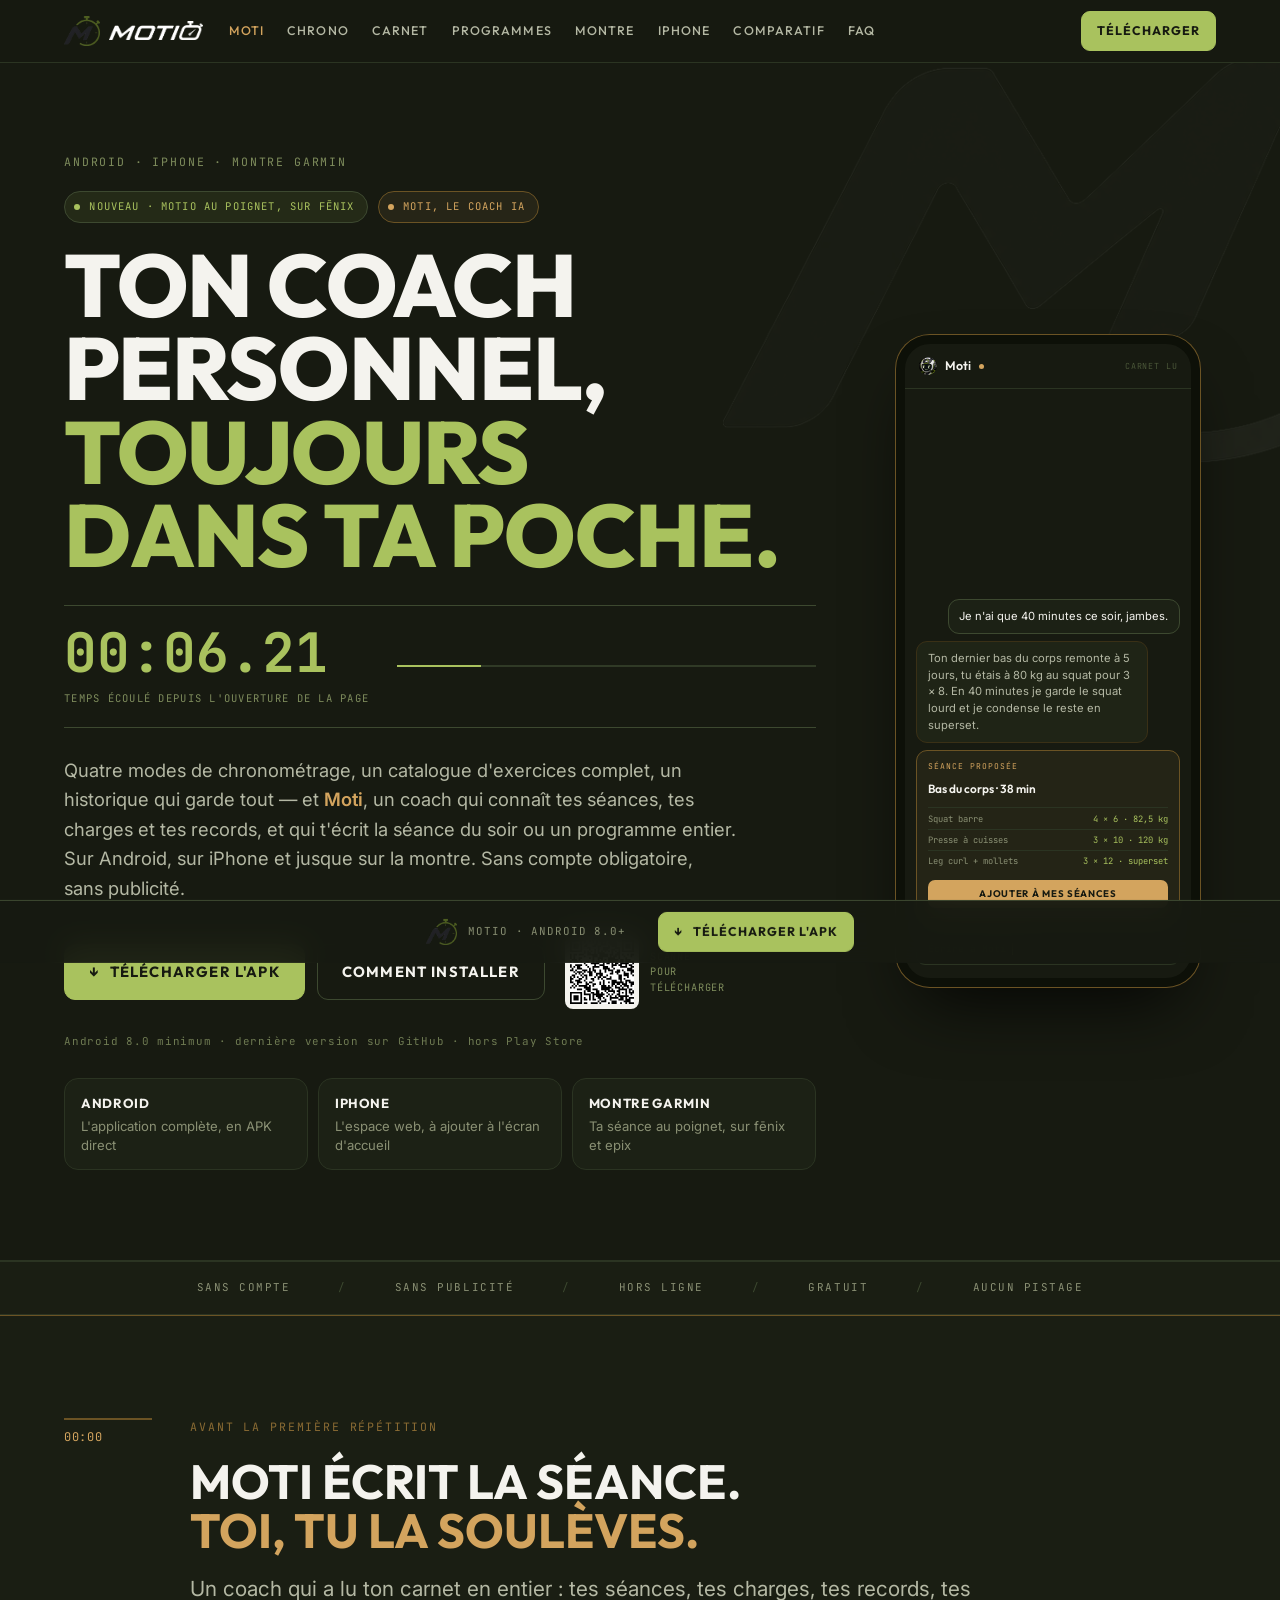
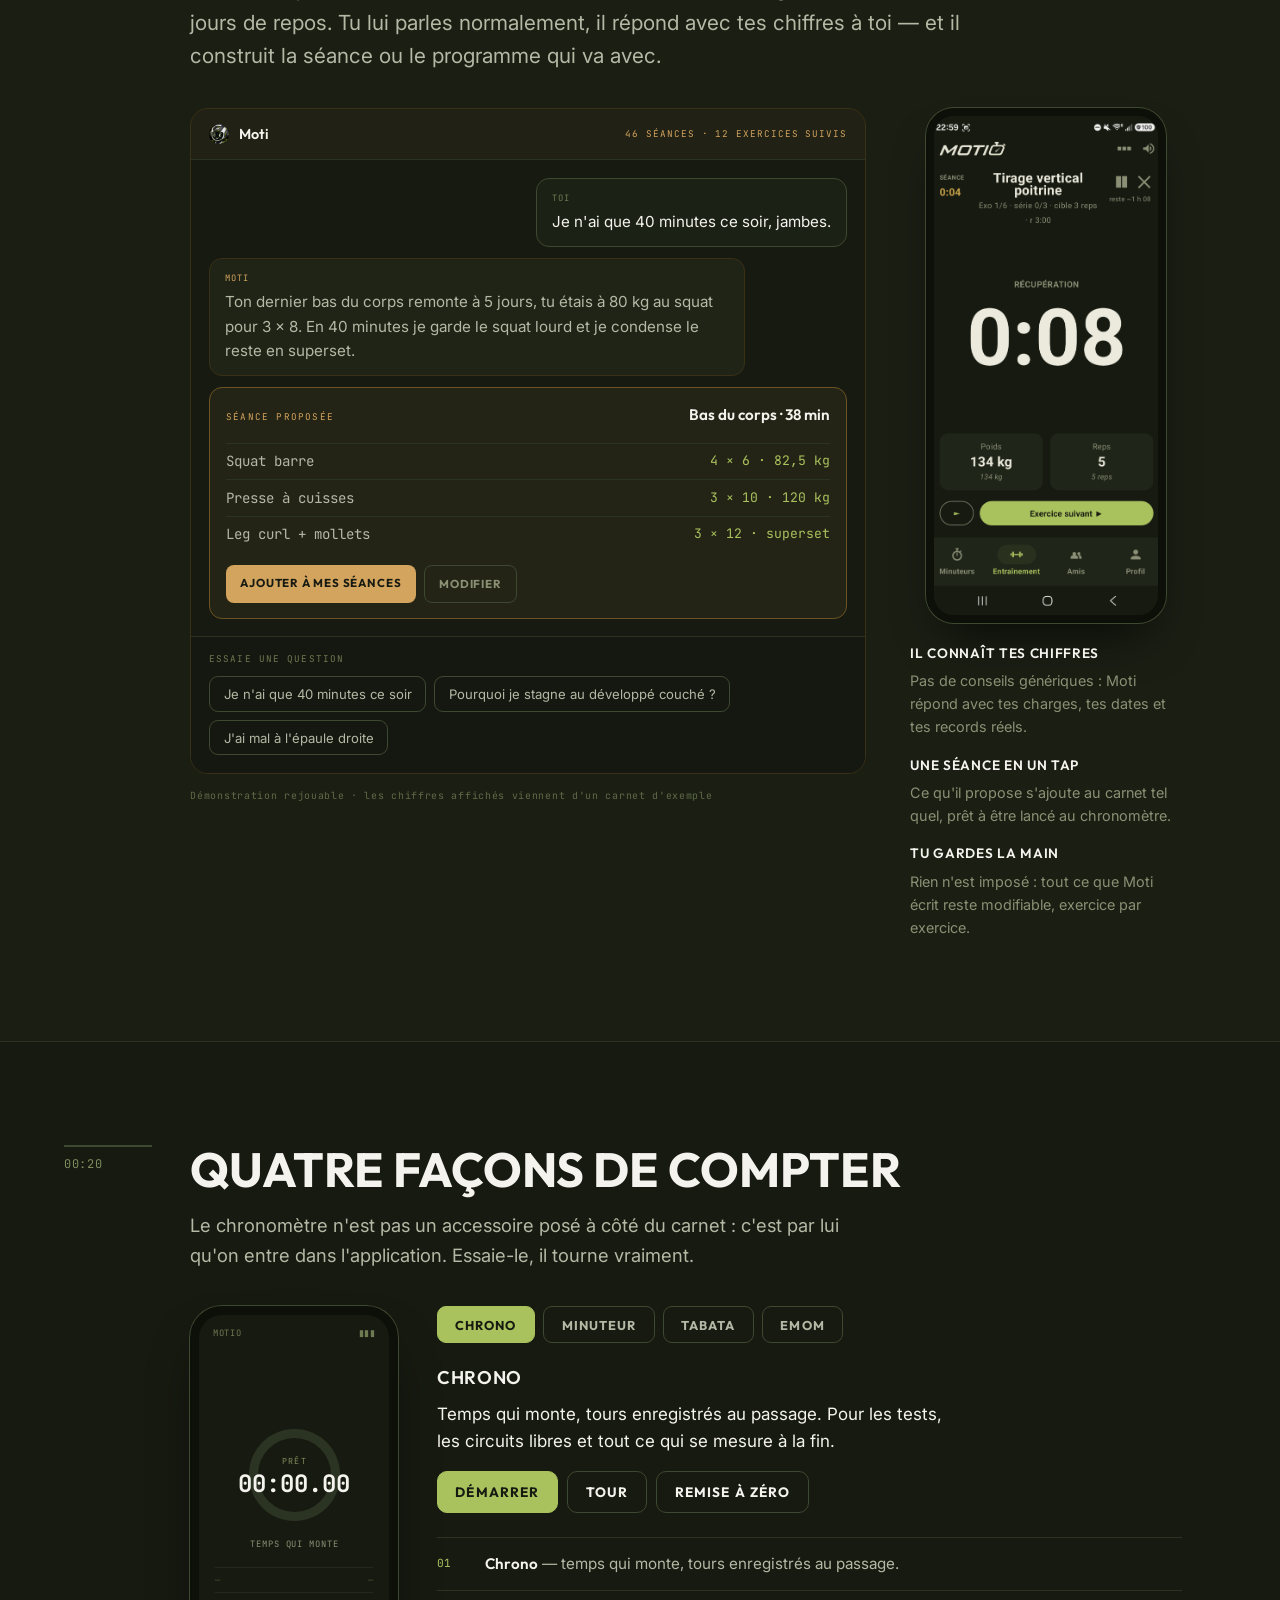
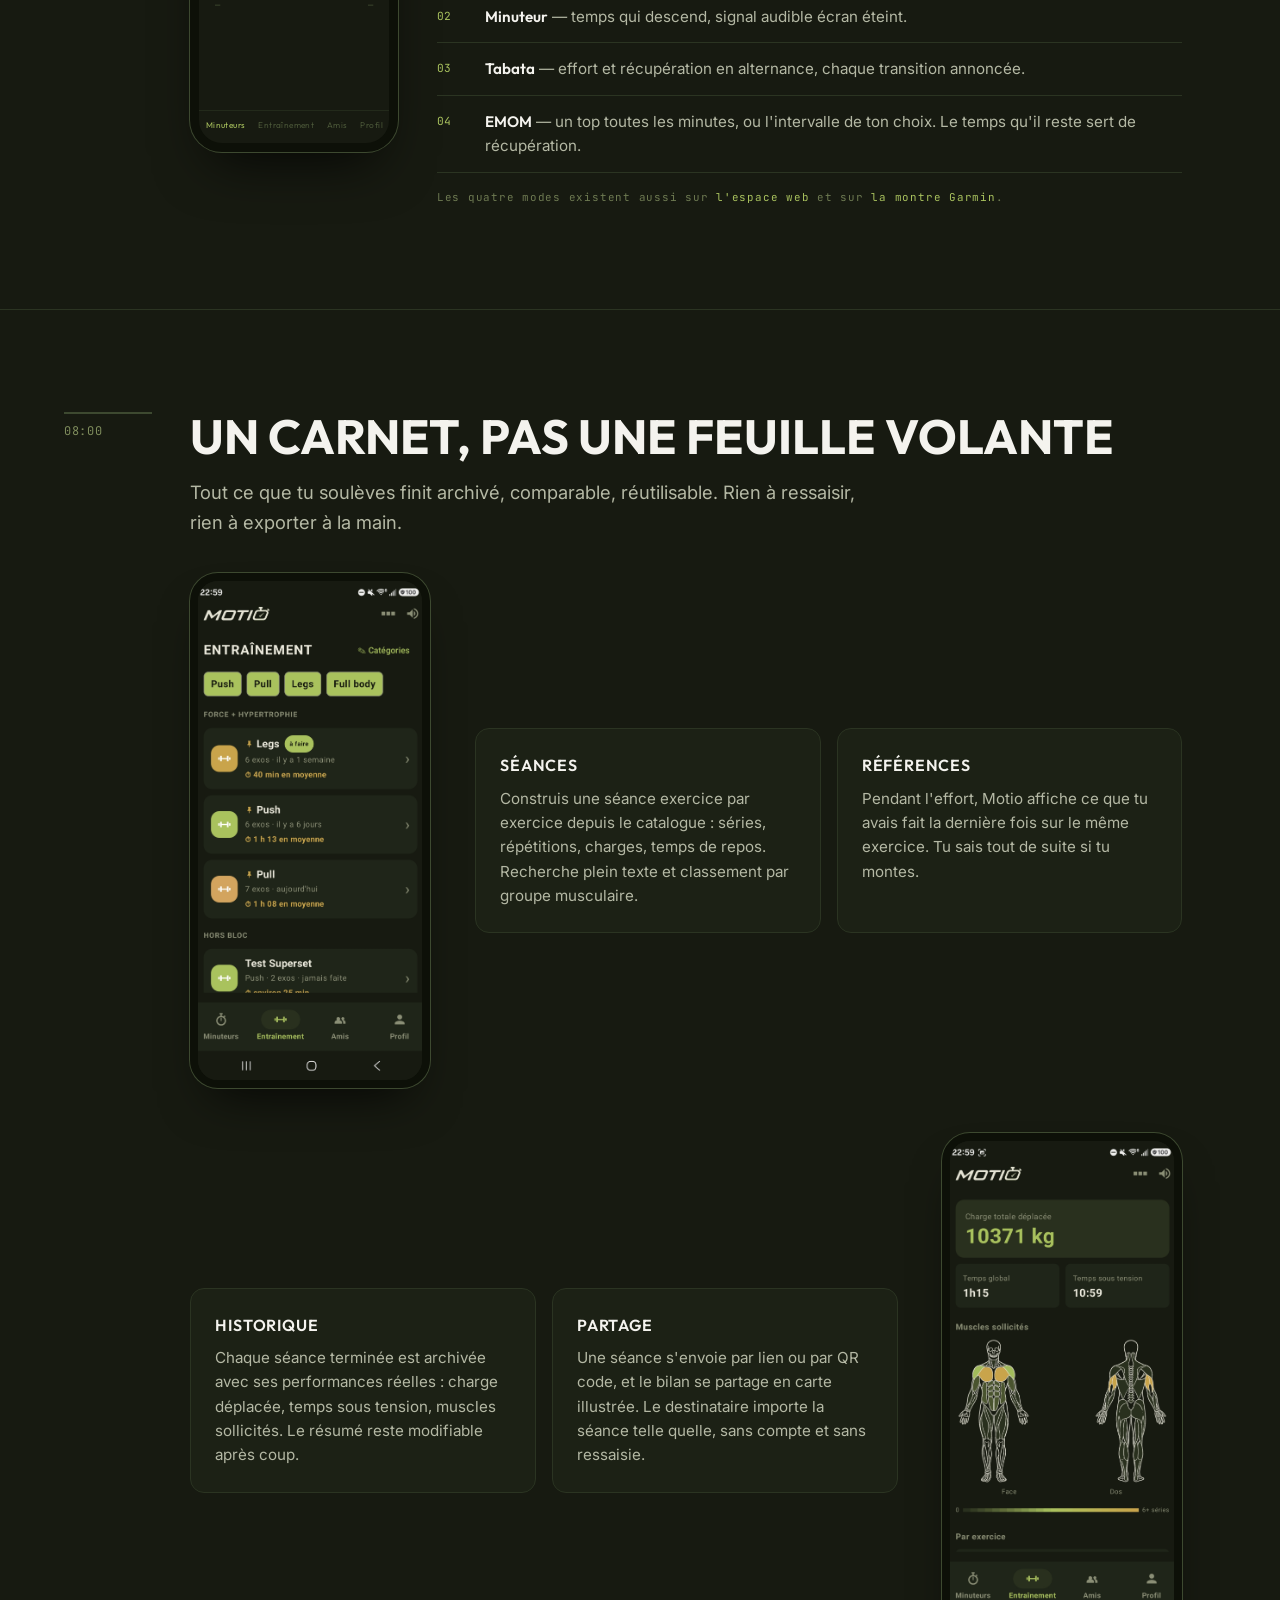
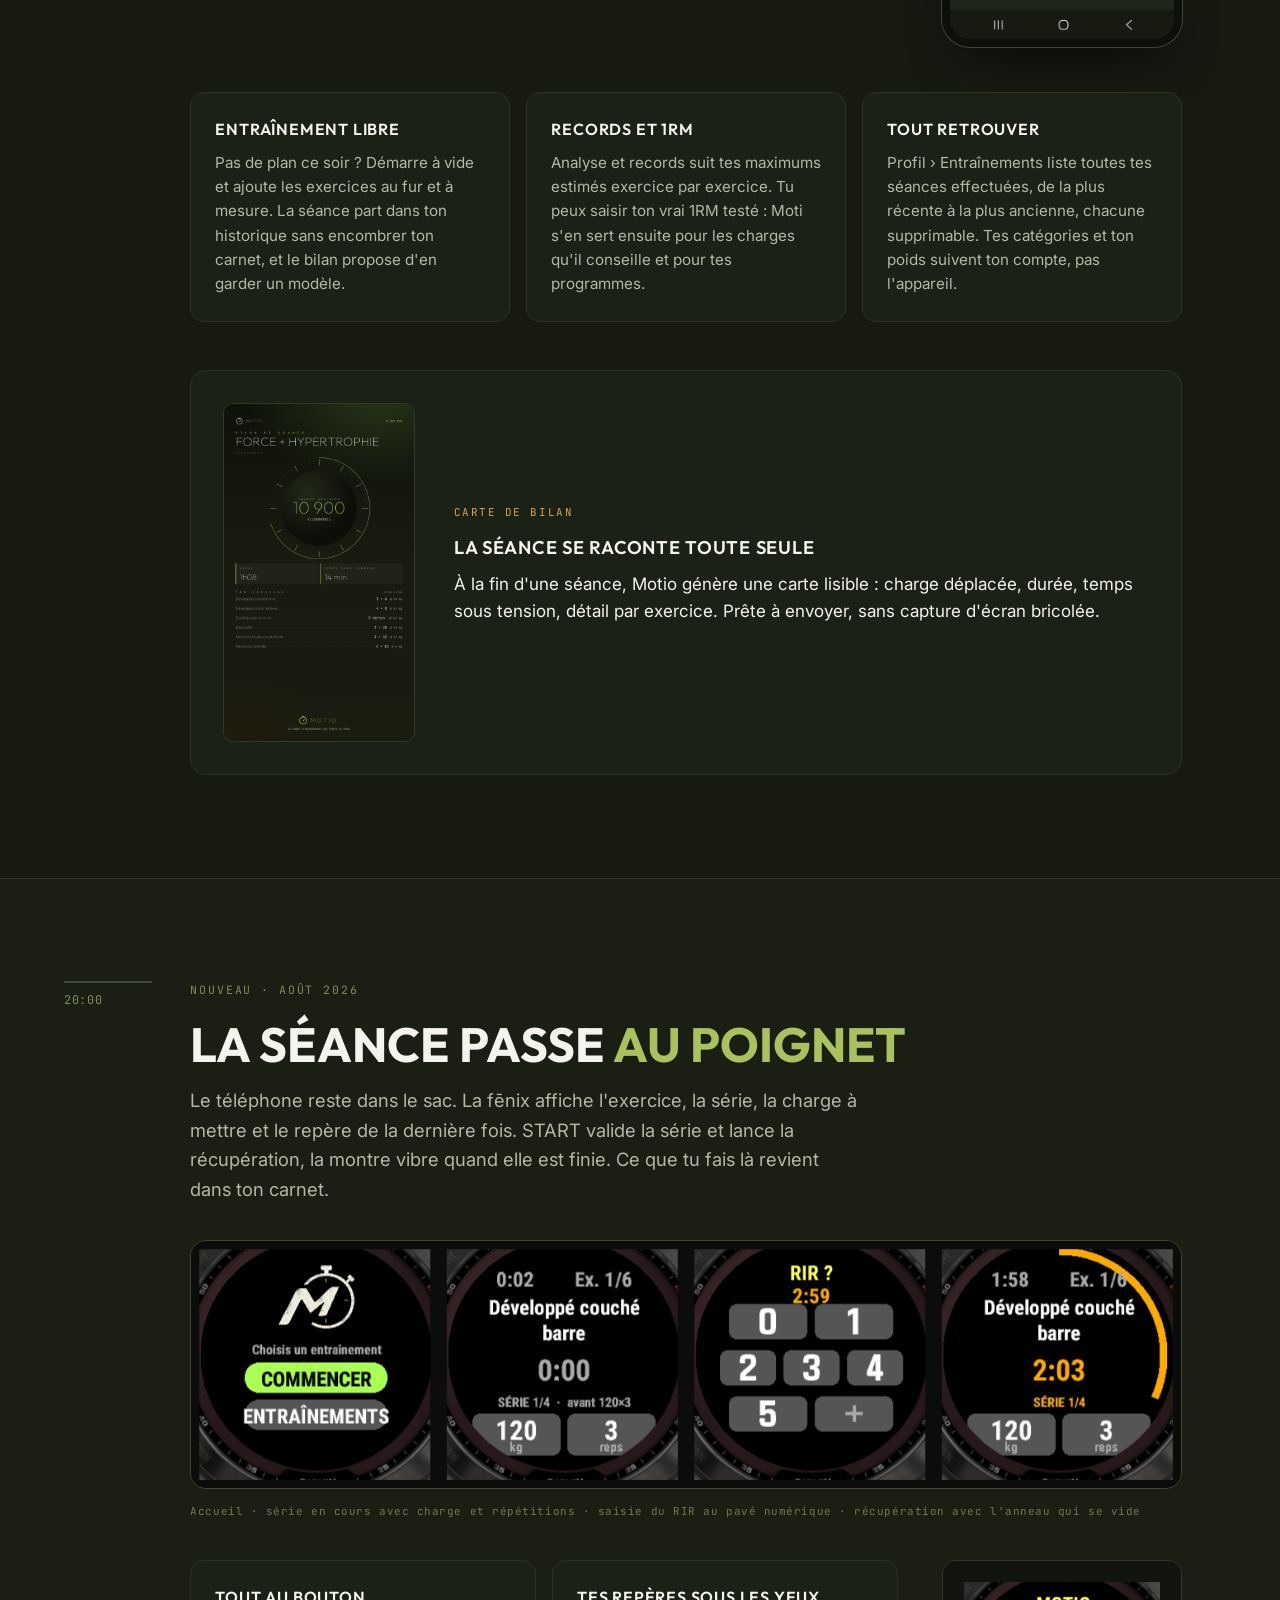
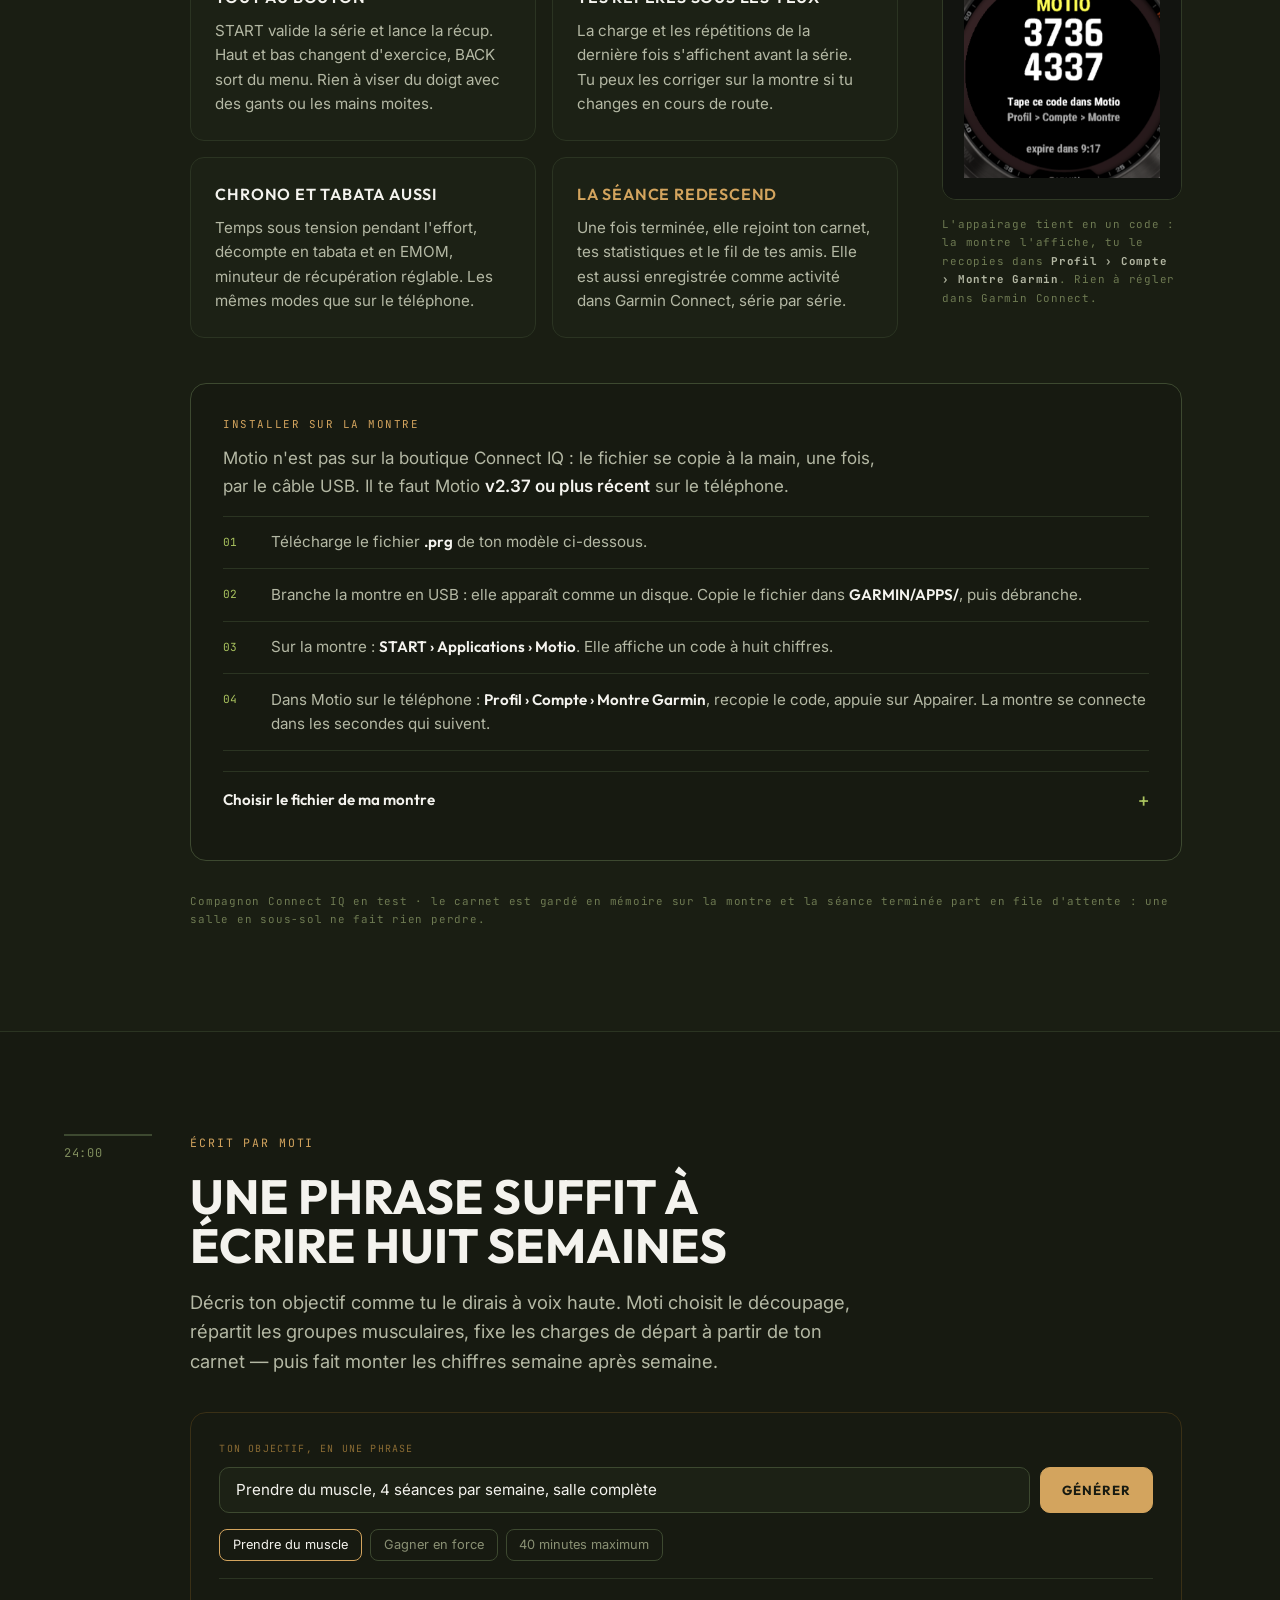
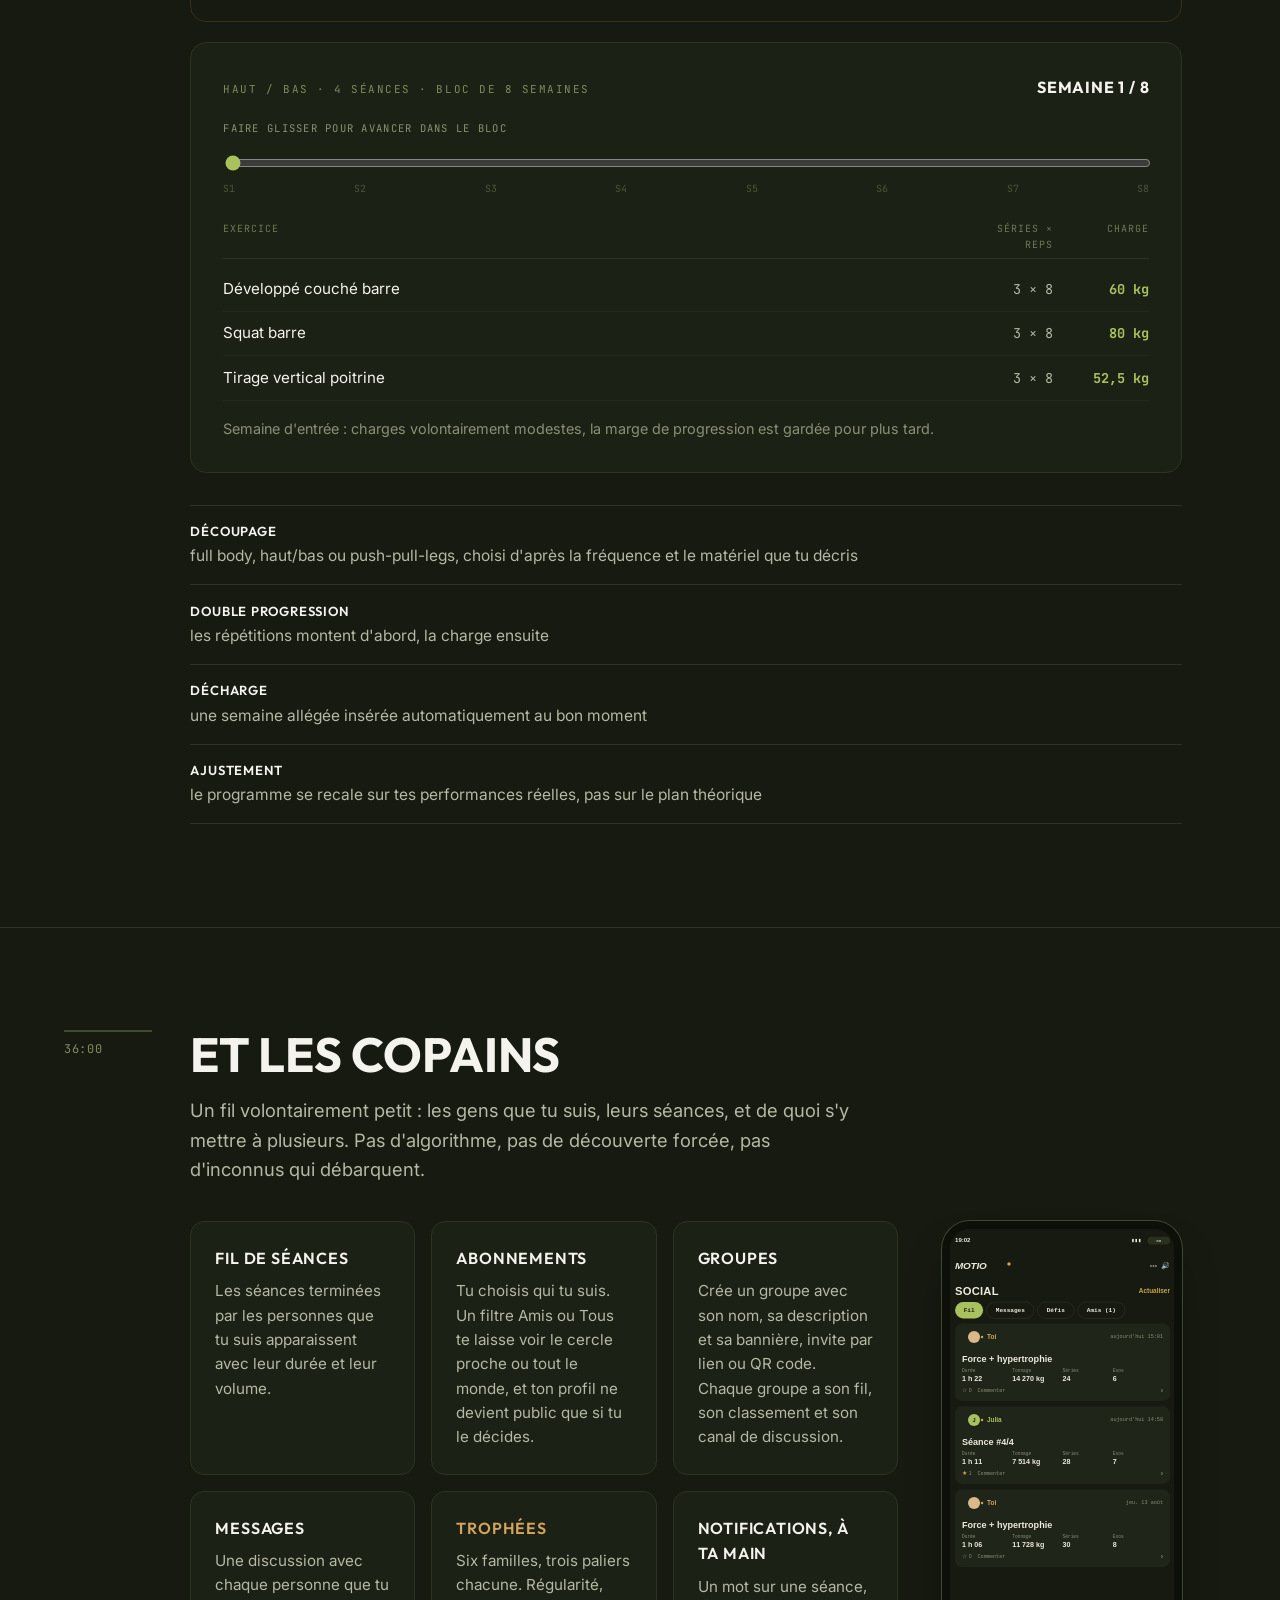
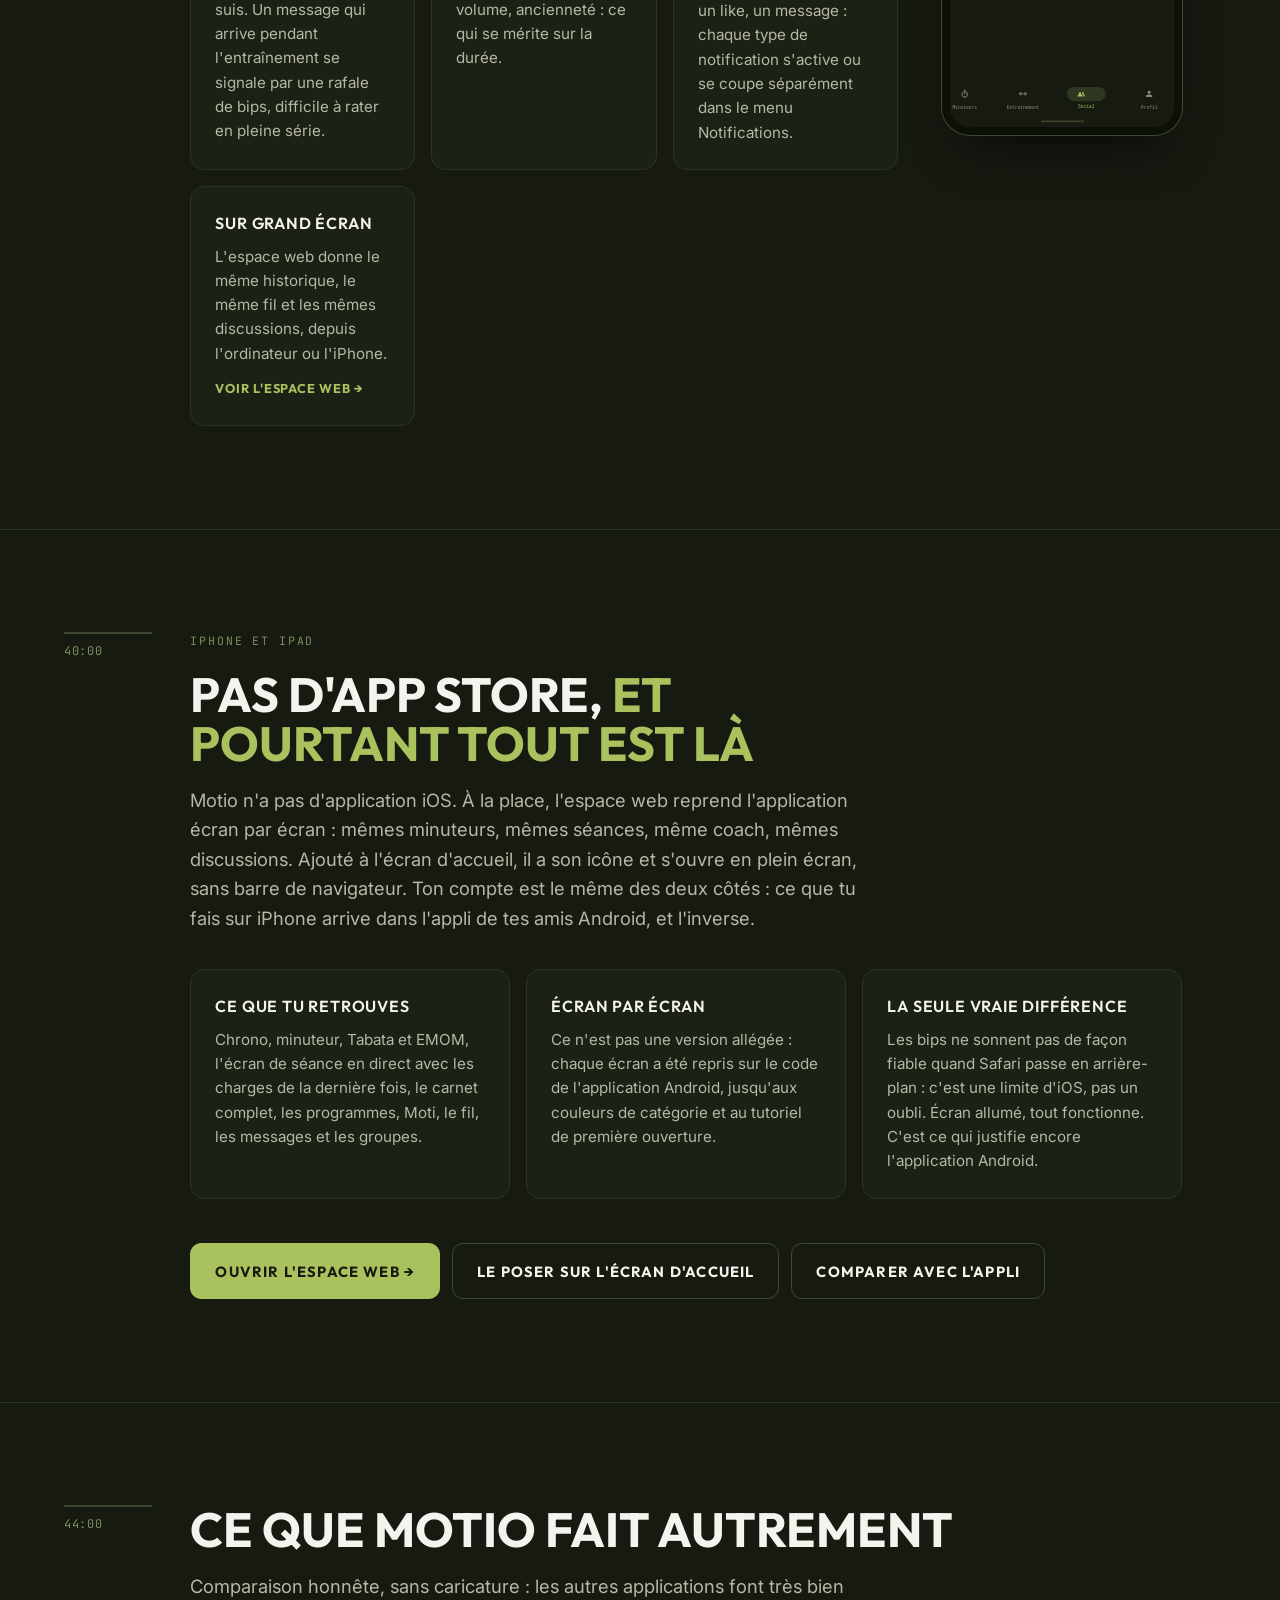
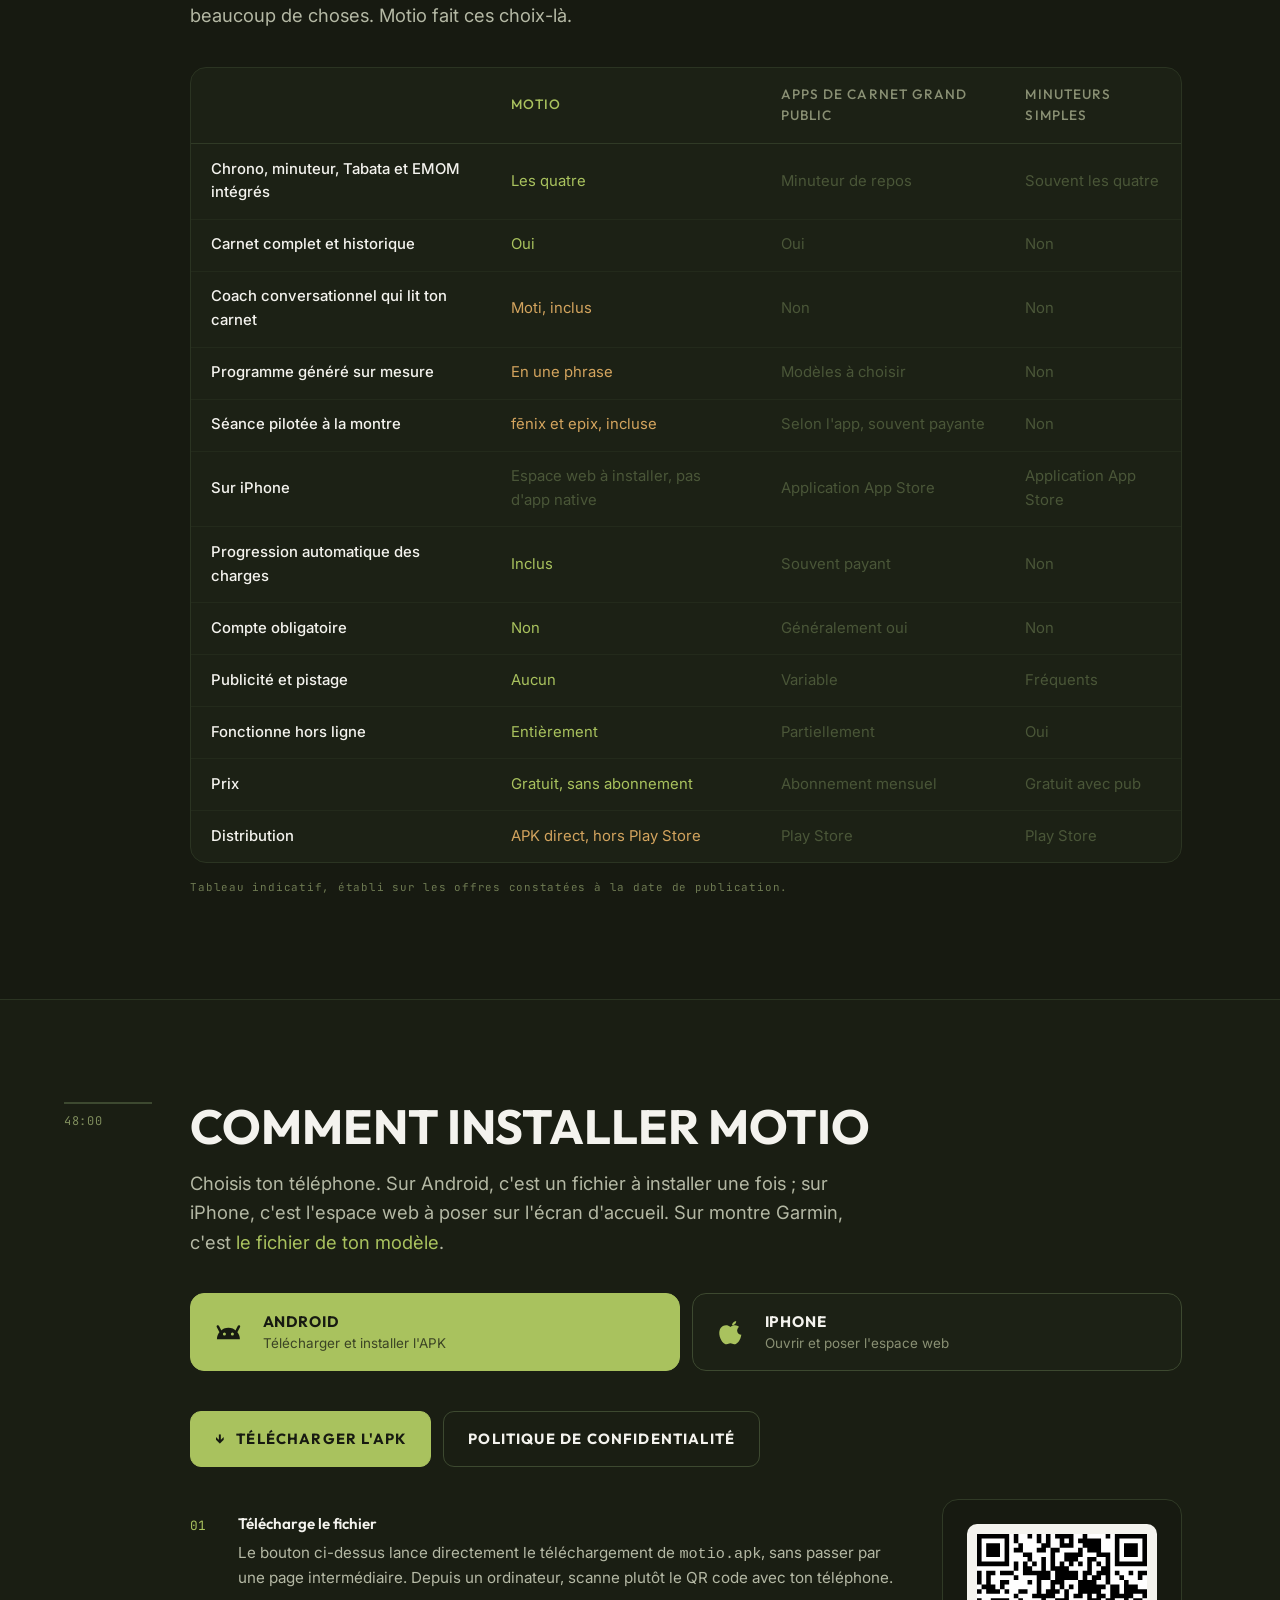
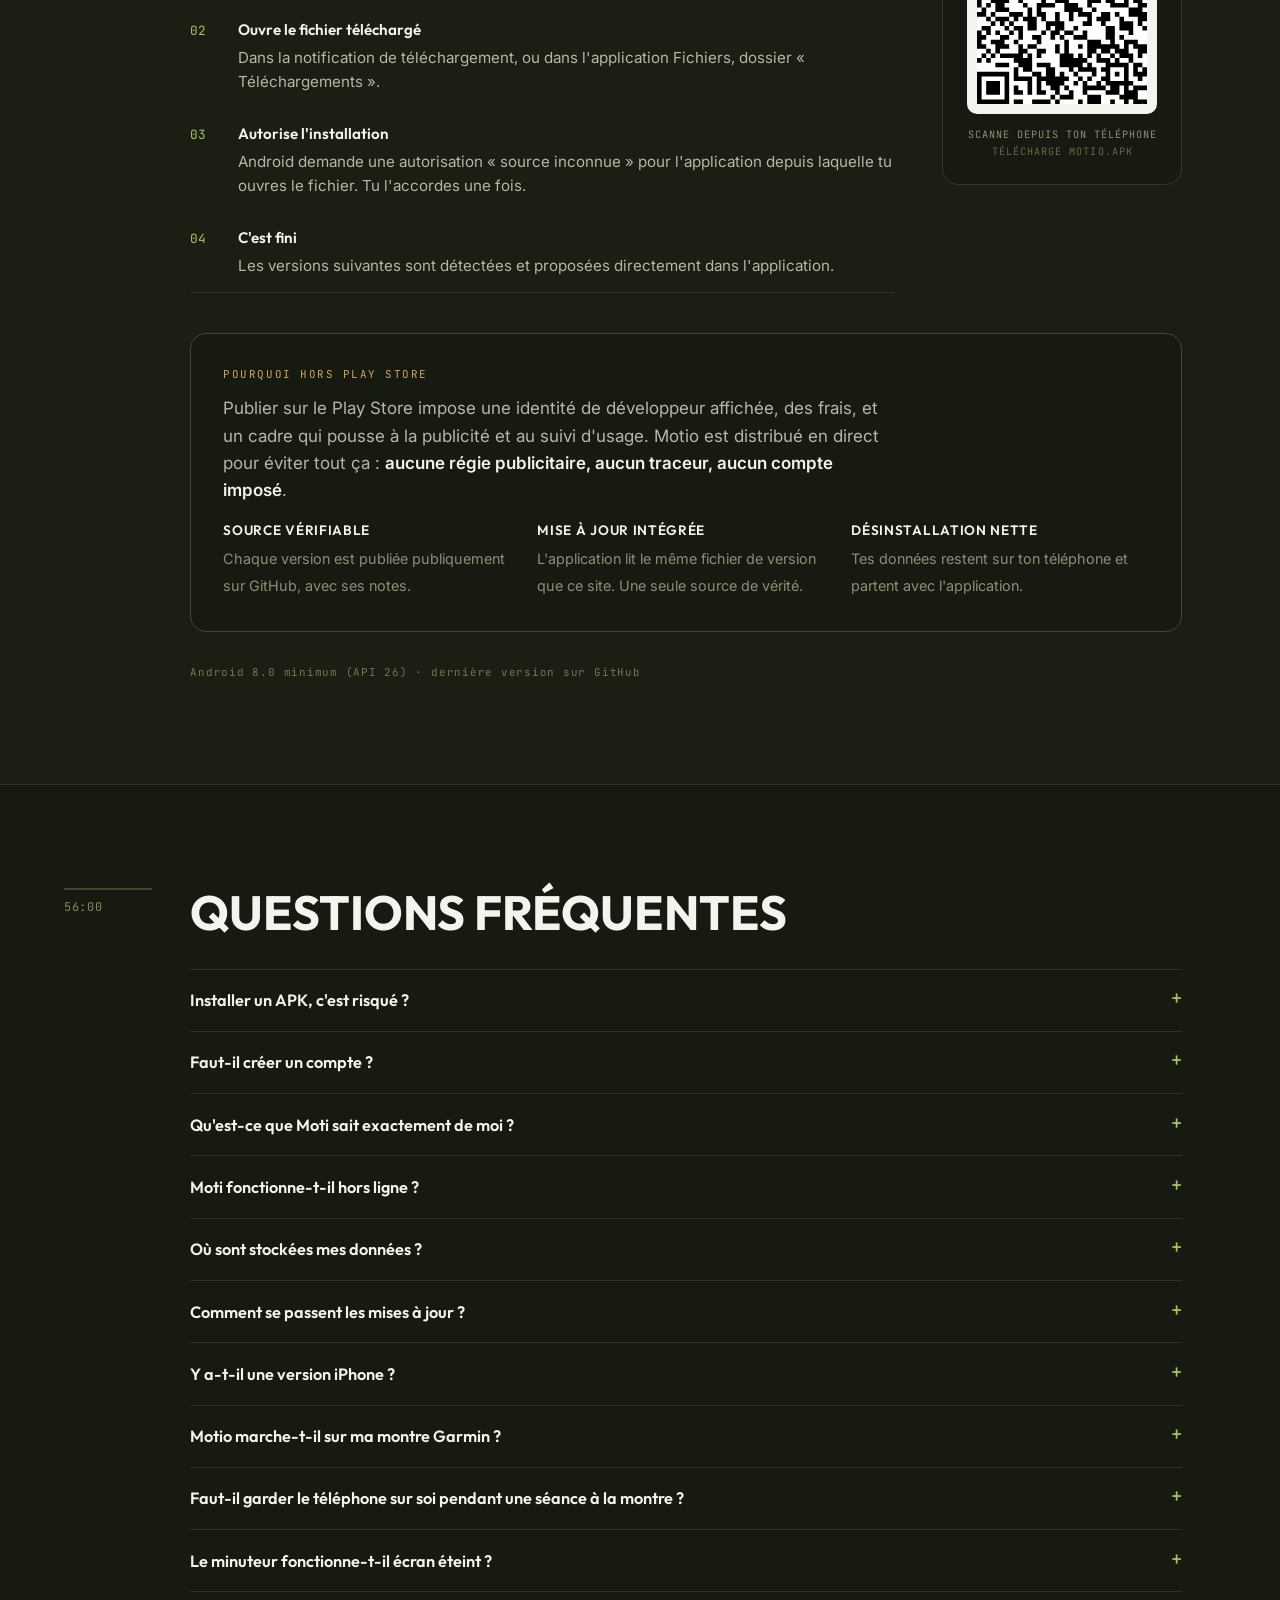
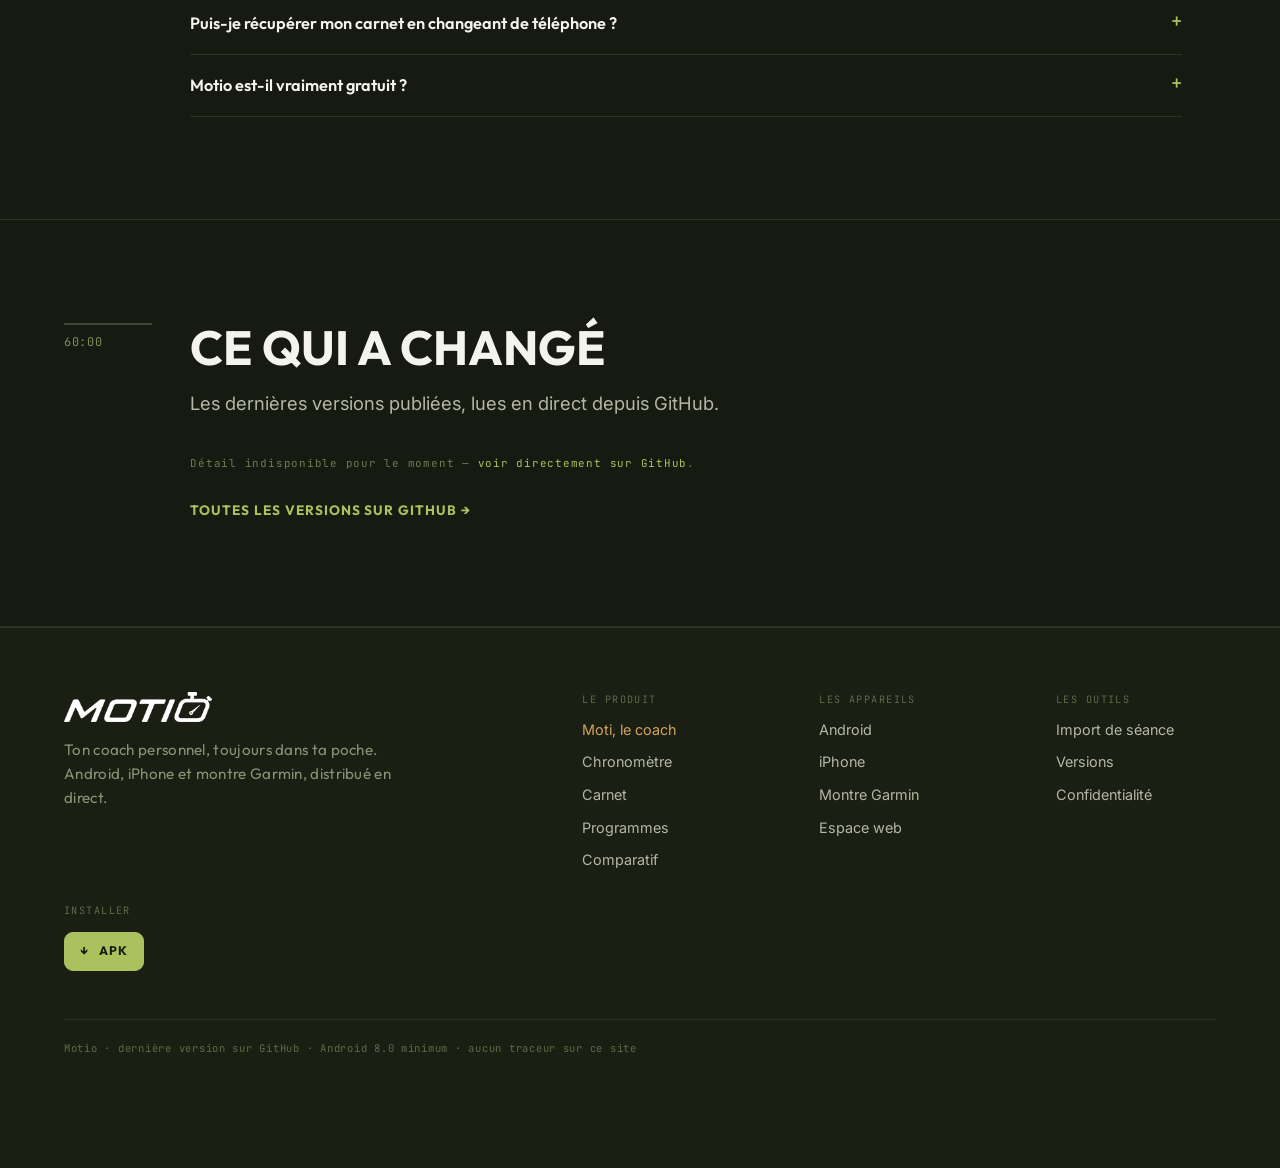
==== commit 4df14ebd: "Site : telechargement direct de l'APK et choix Android / iPhone pour l'installation - Tous les bouto" ====
--- a/index.html
+++ b/index.html
@@ -33,7 +33,7 @@
     <a href="#comparatif">Comparatif</a>
     <a href="#faq">FAQ</a>
   </nav>
-  <a class="btn btn-sm" href="https://github.com/Motio-training/motio-updates/releases/latest" rel="noopener">Télécharger</a>
+  <a class="btn btn-sm" href="https://github.com/Motio-training/motio-updates/releases/latest/download/motio.apk" rel="noopener">Télécharger</a>
 </header>
 
 <main id="top">
@@ -69,21 +69,21 @@
 
       <div class="cta-row">
         <div class="cta-group">
-          <a class="btn btn-lg" href="https://github.com/Motio-training/motio-updates/releases/latest" rel="noopener"><span aria-hidden="true">↓</span> Télécharger l'APK</a>
+          <a class="btn btn-lg" href="https://github.com/Motio-training/motio-updates/releases/latest/download/motio.apk" rel="noopener"><span aria-hidden="true">↓</span> Télécharger l'APK</a>
           <a class="btn btn-lg btn-ghost" href="#installer">Comment installer</a>
         </div>
         <div class="hero-qr">
           <div id="qrHero" class="qr-mini"></div>
-          <span class="qr-mini-label">Scanne pour installer</span>
+          <span class="qr-mini-label">Scanne pour télécharger</span>
         </div>
       </div>
       <p class="fineprint hero-fine">Android 8.0 minimum · <span id="verHero">dernière version sur GitHub</span> · hors Play Store</p>
 
-      <!-- Les trois portes d'entrée. Liens vers les sections plutôt que vers la
-           release GitHub : sur iOS, site.js réécrit tout lien "releases/latest"
+      <!-- Les trois portes d'entrée. Liens vers les sections plutôt que vers le
+           fichier : sur iOS, site.js réécrit tout lien de téléchargement APK
            et écraserait le libellé de ces tuiles. -->
       <ul class="plateformes">
-        <li><a href="#installer"><span class="p-k">Android</span><span class="p-v">L'application complète, en APK direct</span></a></li>
+        <li><a href="#installer" data-os="android"><span class="p-k">Android</span><span class="p-v">L'application complète, en APK direct</span></a></li>
         <li><a href="#iphone"><span class="p-k">iPhone</span><span class="p-v">L'espace web, à ajouter à l'écran d'accueil</span></a></li>
         <li><a href="#montre"><span class="p-k">Montre Garmin</span><span class="p-v">Ta séance au poignet, sur fēnix et epix</span></a></li>
       </ul>
@@ -477,20 +477,8 @@
       <h2>Pas d'App Store, <span style="color:var(--accent)">et pourtant tout est là</span></h2>
       <p class="lede">Motio n'a pas d'application iOS. À la place, l'espace web reprend l'application écran par écran : mêmes minuteurs, mêmes séances, même coach, mêmes discussions. Ajouté à l'écran d'accueil, il a son icône et s'ouvre en plein écran, sans barre de navigateur. Ton compte est le même des deux côtés : ce que tu fais sur iPhone arrive dans l'appli de tes amis Android, et l'inverse.</p>
 
-      <div class="install-grid">
-        <ol class="numbered install-steps" style="list-style:none">
-          <li><span class="n">01</span><span class="t"><strong style="display:block;margin-bottom:.25rem">Ouvre l'espace web dans Safari</strong>Depuis le bouton ci-dessous, ou en scannant le QR code avec l'appareil photo.</span></li>
-          <li><span class="n">02</span><span class="t"><strong style="display:block;margin-bottom:.25rem">Ajoute-le à l'écran d'accueil</strong>Icône Partager en bas de l'écran, puis « Sur l'écran d'accueil ». Safari propose l'icône Motio, tu confirmes.</span></li>
-          <li><span class="n">03</span><span class="t"><strong style="display:block;margin-bottom:.25rem">Crée ton compte, une fois</strong>Contrairement à l'application Android, le compte est nécessaire ici : c'est lui qui porte ton carnet, tes catégories et ton historique.</span></li>
-          <li><span class="n">04</span><span class="t"><strong style="display:block;margin-bottom:.25rem">C'est fini</strong>Les mises à jour arrivent toutes seules au lancement suivant, sans rien à réinstaller.</span></li>
-        </ol>
-
-        <div class="qr-box">
-          <div id="qrWeb" class="qr" data-qr="app/"></div>
-          <p>Scanne depuis ton iPhone<br><span>ouvre l'espace web</span></p>
-        </div>
-      </div>
-
+      <!-- La marche à suivre vit dans « Comment installer » (#installer, onglet
+           iPhone) : un seul endroit à tenir à jour, pour les deux systèmes. -->
       <div class="grid grid-3" style="margin:0 0 clamp(1.5rem,3.5vw,3rem)">
         <article class="card">
           <h3>Ce que tu retrouves</h3>
@@ -508,6 +496,7 @@
 
       <div class="cta-group">
         <a class="btn btn-lg" href="app/">Ouvrir l'espace web →</a>
+        <a class="btn btn-lg btn-ghost" href="#installer" data-os="ios">Le poser sur l'écran d'accueil</a>
         <a class="btn btn-lg btn-ghost" href="#comparatif">Comparer avec l'appli</a>
       </div>
     </div>
@@ -614,37 +603,106 @@
   <section class="block block-alt" id="installer" data-sect>
     <div class="tc">48:00</div>
     <div class="block-body">
-      <h2>Installer Motio sur Android</h2>
-      <p class="lede">Deux minutes, une autorisation à donner une seule fois. Ensuite l'application se met à jour toute seule. Sur iPhone, c'est <a href="#iphone">l'espace web</a> ; sur montre Garmin, c'est <a href="#montre">le fichier de ton modèle</a>.</p>
-
-      <div class="install-grid">
-        <ol class="numbered install-steps" style="list-style:none;counter-reset:s">
-          <li style="counter-increment:s;position:relative;padding-left:3rem;border-top:0"><span class="n" style="position:absolute;left:0;top:.85rem;font-size:.8rem">01</span><span class="t"><strong style="display:block;margin-bottom:.25rem">Télécharge le fichier</strong>Depuis les releases GitHub, ou en scannant le QR code avec ton téléphone.</span></li>
-          <li style="counter-increment:s;position:relative;padding-left:3rem;border-top:0"><span class="n" style="position:absolute;left:0;top:.85rem;font-size:.8rem">02</span><span class="t"><strong style="display:block;margin-bottom:.25rem">Autorise l'installation</strong>Android demande une autorisation « source inconnue » pour l'application depuis laquelle tu ouvres le fichier. Tu l'accordes une fois.</span></li>
-          <li style="counter-increment:s;position:relative;padding-left:3rem;border-top:0"><span class="n" style="position:absolute;left:0;top:.85rem;font-size:.8rem">03</span><span class="t"><strong style="display:block;margin-bottom:.25rem">C'est fini</strong>Les versions suivantes sont détectées et proposées directement dans l'application.</span></li>
-        </ol>
-
-        <div class="qr-box">
-          <div id="qrBig" class="qr"></div>
-          <p>Scanne depuis ton téléphone<br><span>dernière release GitHub</span></p>
-        </div>
-      </div>
-
-      <div class="why-box">
-        <p class="why-tag">Pourquoi hors Play Store</p>
-        <p class="lede-sm">Publier sur le Play Store impose une identité de développeur affichée, des frais, et un cadre qui pousse à la publicité et au suivi d'usage. Motio est distribué en direct pour éviter tout ça : <strong style="color:var(--text);font-weight:600">aucune régie publicitaire, aucun traceur, aucun compte imposé</strong>.</p>
-        <div class="why-grid">
-          <div><span class="k">Source vérifiable</span><span class="v">Chaque version est publiée publiquement sur GitHub, avec ses notes.</span></div>
-          <div><span class="k">Mise à jour intégrée</span><span class="v">L'application lit le même fichier de version que ce site. Une seule source de vérité.</span></div>
-          <div><span class="k">Désinstallation nette</span><span class="v">Tes données restent sur ton téléphone et partent avec l'application.</span></div>
-        </div>
-      </div>
-
-      <div class="cta-group" style="margin-bottom:1rem">
-        <a class="btn btn-lg" href="https://github.com/Motio-training/motio-updates/releases/latest" rel="noopener"><span aria-hidden="true">↓</span> Télécharger la dernière version</a>
-        <a class="btn btn-lg btn-ghost" href="confidentialite/">Politique de confidentialité</a>
-      </div>
-      <p class="fineprint">Android 8.0 minimum (API 26) · <span id="verInstall">dernière version sur GitHub</span></p>
+      <h2>Comment installer Motio</h2>
+      <p class="lede">Choisis ton téléphone. Sur Android, c'est un fichier à installer une fois ; sur iPhone, c'est l'espace web à poser sur l'écran d'accueil. Sur montre Garmin, c'est <a href="#montre">le fichier de ton modèle</a>.</p>
+
+      <!-- Deux portes, une seule ouverte à la fois (site.js). Le choix est
+           pré-positionné sur iPhone quand la visite vient d'un iPhone ou d'un
+           iPad : c'est la seule voie qui marche là-bas. -->
+      <div class="os-switch" role="tablist" aria-label="Choisir son système">
+        <button class="os-btn on" type="button" role="tab" id="osTabAndroid" data-os="android"
+                aria-selected="true" aria-controls="installAndroid">
+          <span class="os-logo" aria-hidden="true">
+            <svg viewBox="0 0 24 24" focusable="false">
+              <path fill-rule="evenodd" d="M4.5 16.5a7.5 7.5 0 0 1 15 0zM8.4 13a1 1 0 1 0 2 0 1 1 0 1 0-2 0zM13.6 13a1 1 0 1 0 2 0 1 1 0 1 0-2 0z"/>
+              <path d="M6.7 11.2 5.1 8.1M17.3 11.2 18.9 8.1" fill="none" stroke="currentColor" stroke-width="1.6" stroke-linecap="round"/>
+            </svg>
+          </span>
+          <span class="os-txt"><strong>Android</strong><span>Télécharger et installer l'APK</span></span>
+        </button>
+        <button class="os-btn" type="button" role="tab" id="osTabIos" data-os="ios"
+                aria-selected="false" aria-controls="installIos">
+          <span class="os-logo" aria-hidden="true">
+            <svg viewBox="0 0 24 24" focusable="false">
+              <mask id="motioAppleBite" maskUnits="userSpaceOnUse" x="0" y="0" width="24" height="24">
+                <rect width="24" height="24" fill="#fff"/>
+                <circle cx="19.2" cy="10.8" r="2.8" fill="#000"/>
+              </mask>
+              <path mask="url(#motioAppleBite)" d="M12 8.4c-1.3-1.1-3.3-1.4-4.9-.5-2.4 1.3-3 4.9-1.6 8 .9 2 2.4 3.9 4 3.8 1-.1 1.4-.7 2.5-.7s1.5.6 2.5.7c1.6.1 3.1-1.8 4-3.8 1.4-3.1.8-6.7-1.6-8-1.6-.9-3.6-.6-4.9.5z"/>
+              <path d="M13 7.4c.1-1.5 1.3-2.7 2.8-2.9.1 1.5-1.2 2.8-2.8 2.9z"/>
+            </svg>
+          </span>
+          <span class="os-txt"><strong>iPhone</strong><span>Ouvrir et poser l'espace web</span></span>
+        </button>
+      </div>
+
+      <!-- ---- Android ---- -->
+      <div class="os-panel" id="installAndroid" role="tabpanel" aria-labelledby="osTabAndroid">
+        <div class="cta-group" style="margin-bottom:2rem">
+          <a class="btn btn-lg" data-apk href="https://github.com/Motio-training/motio-updates/releases/latest/download/motio.apk" rel="noopener"><span aria-hidden="true">↓</span> Télécharger l'APK</a>
+          <a class="btn btn-lg btn-ghost" href="confidentialite/">Politique de confidentialité</a>
+        </div>
+
+        <div class="install-grid">
+          <ol class="numbered install-steps" style="list-style:none;counter-reset:s">
+            <li style="counter-increment:s;position:relative;padding-left:3rem;border-top:0"><span class="n" style="position:absolute;left:0;top:.85rem;font-size:.8rem">01</span><span class="t"><strong style="display:block;margin-bottom:.25rem">Télécharge le fichier</strong>Le bouton ci-dessus lance directement le téléchargement de <code>motio.apk</code>, sans passer par une page intermédiaire. Depuis un ordinateur, scanne plutôt le QR code avec ton téléphone.</span></li>
+            <li style="counter-increment:s;position:relative;padding-left:3rem;border-top:0"><span class="n" style="position:absolute;left:0;top:.85rem;font-size:.8rem">02</span><span class="t"><strong style="display:block;margin-bottom:.25rem">Ouvre le fichier téléchargé</strong>Dans la notification de téléchargement, ou dans l'application Fichiers, dossier « Téléchargements ».</span></li>
+            <li style="counter-increment:s;position:relative;padding-left:3rem;border-top:0"><span class="n" style="position:absolute;left:0;top:.85rem;font-size:.8rem">03</span><span class="t"><strong style="display:block;margin-bottom:.25rem">Autorise l'installation</strong>Android demande une autorisation « source inconnue » pour l'application depuis laquelle tu ouvres le fichier. Tu l'accordes une fois.</span></li>
+            <li style="counter-increment:s;position:relative;padding-left:3rem;border-top:0"><span class="n" style="position:absolute;left:0;top:.85rem;font-size:.8rem">04</span><span class="t"><strong style="display:block;margin-bottom:.25rem">C'est fini</strong>Les versions suivantes sont détectées et proposées directement dans l'application.</span></li>
+          </ol>
+
+          <div class="qr-box">
+            <div id="qrBig" class="qr"></div>
+            <p>Scanne depuis ton téléphone<br><span>télécharge motio.apk</span></p>
+          </div>
+        </div>
+
+        <div class="why-box">
+          <p class="why-tag">Pourquoi hors Play Store</p>
+          <p class="lede-sm">Publier sur le Play Store impose une identité de développeur affichée, des frais, et un cadre qui pousse à la publicité et au suivi d'usage. Motio est distribué en direct pour éviter tout ça : <strong style="color:var(--text);font-weight:600">aucune régie publicitaire, aucun traceur, aucun compte imposé</strong>.</p>
+          <div class="why-grid">
+            <div><span class="k">Source vérifiable</span><span class="v">Chaque version est publiée publiquement sur GitHub, avec ses notes.</span></div>
+            <div><span class="k">Mise à jour intégrée</span><span class="v">L'application lit le même fichier de version que ce site. Une seule source de vérité.</span></div>
+            <div><span class="k">Désinstallation nette</span><span class="v">Tes données restent sur ton téléphone et partent avec l'application.</span></div>
+          </div>
+        </div>
+
+        <p class="fineprint">Android 8.0 minimum (API 26) · <span id="verInstall">dernière version sur GitHub</span></p>
+      </div>
+
+      <!-- ---- iPhone ---- -->
+      <div class="os-panel" id="installIos" role="tabpanel" aria-labelledby="osTabIos" hidden>
+        <div class="cta-group" style="margin-bottom:2rem">
+          <a class="btn btn-lg" href="app/">Ouvrir l'espace web →</a>
+          <a class="btn btn-lg btn-ghost" href="#iphone">Ce que ça vaut face à l'appli</a>
+        </div>
+
+        <div class="install-grid">
+          <ol class="numbered install-steps" style="list-style:none;counter-reset:s">
+            <li style="counter-increment:s;position:relative;padding-left:3rem;border-top:0"><span class="n" style="position:absolute;left:0;top:.85rem;font-size:.8rem">01</span><span class="t"><strong style="display:block;margin-bottom:.25rem">Ouvre l'espace web dans Safari</strong>Le bouton ci-dessus, ou le QR code scanné avec l'appareil photo. Safari est nécessaire : les autres navigateurs iOS ne savent pas poser une application sur l'écran d'accueil.</span></li>
+            <li style="counter-increment:s;position:relative;padding-left:3rem;border-top:0"><span class="n" style="position:absolute;left:0;top:.85rem;font-size:.8rem">02</span><span class="t"><strong style="display:block;margin-bottom:.25rem">Ajoute-le à l'écran d'accueil</strong>Icône Partager en bas de l'écran, puis « Sur l'écran d'accueil ». Safari propose l'icône Motio, tu confirmes.</span></li>
+            <li style="counter-increment:s;position:relative;padding-left:3rem;border-top:0"><span class="n" style="position:absolute;left:0;top:.85rem;font-size:.8rem">03</span><span class="t"><strong style="display:block;margin-bottom:.25rem">Crée ton compte, une fois</strong>Contrairement à l'application Android, le compte est nécessaire ici : c'est lui qui porte ton carnet, tes catégories et ton historique.</span></li>
+            <li style="counter-increment:s;position:relative;padding-left:3rem;border-top:0"><span class="n" style="position:absolute;left:0;top:.85rem;font-size:.8rem">04</span><span class="t"><strong style="display:block;margin-bottom:.25rem">C'est fini</strong>Motio s'ouvre en plein écran depuis son icône, sans barre de navigateur, et les mises à jour arrivent toutes seules au lancement suivant.</span></li>
+          </ol>
+
+          <div class="qr-box">
+            <div id="qrWeb" class="qr" data-qr="app/"></div>
+            <p>Scanne depuis ton iPhone<br><span>ouvre l'espace web</span></p>
+          </div>
+        </div>
+
+        <div class="why-box">
+          <p class="why-tag">Ce qu'il faut savoir</p>
+          <p class="lede-sm">L'espace web reprend l'application écran par écran : mêmes minuteurs, mêmes séances, même coach, mêmes discussions, et le même compte que tes amis sur Android. <strong style="color:var(--text);font-weight:600">La seule vraie différence : les bips ne sonnent pas de façon fiable quand Safari passe en arrière-plan</strong>, une limite d'iOS. Écran allumé, tout fonctionne.</p>
+          <div class="why-grid">
+            <div><span class="k">Rien à installer</span><span class="v">Pas d'App Store, pas de fichier : une icône posée sur l'écran d'accueil.</span></div>
+            <div><span class="k">Mises à jour invisibles</span><span class="v">La nouvelle version se charge au lancement suivant, sans rien réinstaller.</span></div>
+            <div><span class="k">Aussi sur ordinateur</span><span class="v">La même adresse donne le même carnet depuis un navigateur de bureau.</span></div>
+          </div>
+        </div>
+
+        <p class="fineprint">iOS 16.4 minimum conseillé · fonctionne aussi sur iPad et sur ordinateur</p>
+      </div>
     </div>
   </section>
 
@@ -753,7 +811,7 @@
     </nav>
     <div class="foot-install">
       <span class="foot-col-title">Installer</span>
-      <a class="btn btn-sm" href="https://github.com/Motio-training/motio-updates/releases/latest" rel="noopener"><span aria-hidden="true">↓</span> APK</a>
+      <a class="btn btn-sm" href="https://github.com/Motio-training/motio-updates/releases/latest/download/motio.apk" rel="noopener"><span aria-hidden="true">↓</span> APK</a>
     </div>
   </div>
   <p class="foot-bottom">Motio · <span id="verFoot">dernière version sur GitHub</span> · Android 8.0 minimum · aucun traceur sur ce site</p>
@@ -764,7 +822,7 @@
     <img src="assets/img/logo_m.png" alt="">
     <span id="floatbarVersion">Motio · Android 8.0+</span>
   </div>
-  <a class="btn btn-sm" href="https://github.com/Motio-training/motio-updates/releases/latest" rel="noopener"><span aria-hidden="true">↓</span> Télécharger l'APK</a>
+  <a class="btn btn-sm" href="https://github.com/Motio-training/motio-updates/releases/latest/download/motio.apk" rel="noopener"><span aria-hidden="true">↓</span> Télécharger l'APK</a>
 </div>
 
 <script src="assets/js/vendor/qrcode.js"></script>
--- a/assets/css/site.css
+++ b/assets/css/site.css
@@ -492,6 +492,35 @@
 table.comparatif td.us{color:var(--accent)}
 table.comparatif td.dim{color:var(--text-faint)}
 
+/* ---------- installation : choix du système ----------
+   Deux grandes portes plutôt qu'une section Android et une section iPhone
+   éloignées l'une de l'autre. Les logos sont dessinés en SVG et prennent la
+   couleur du bouton (currentColor), donc ils suivent la charte sans image. */
+.os-switch{
+  display:grid;gap:.75rem;margin:0 0 clamp(1.5rem,3.5vw,2.5rem);
+  grid-template-columns:repeat(auto-fit,minmax(min(100%,16rem),1fr));
+}
+.os-btn{
+  display:flex;align-items:center;gap:1rem;text-align:left;width:100%;
+  padding:1rem 1.15rem;border-radius:var(--r-m);
+  border:1px solid var(--line-strong);background:var(--panel);color:var(--accent);
+  cursor:pointer;font:inherit;
+  transition:background .15s ease,border-color .15s ease,color .15s ease;
+}
+.os-btn:hover:not(.on){border-color:var(--accent);background:var(--ink-2)}
+.os-btn.on{background:var(--accent);border-color:var(--accent);color:var(--ink)}
+.os-logo{flex:0 0 2.3rem;width:2.3rem;height:2.3rem;display:block}
+.os-logo svg{width:100%;height:100%;display:block;fill:currentColor}
+.os-txt{min-width:0}
+.os-txt strong{
+  display:block;font-family:var(--f-display);font-weight:700;
+  text-transform:uppercase;letter-spacing:.06em;font-size:.95rem;color:var(--text);
+}
+.os-txt span{display:block;font-size:.84rem;line-height:1.45;color:var(--text-dim-2)}
+.os-btn.on .os-txt strong{color:var(--ink)}
+.os-btn.on .os-txt span{color:rgba(23,26,17,.75)}
+.os-panel[hidden]{display:none}
+
 /* ---------- installation ---------- */
 .install-grid{display:flex;flex-wrap:wrap;gap:clamp(1.5rem,4vw,3rem);align-items:flex-start;margin:0 0 2.5rem}
 .install-steps{flex:1 1 22rem;min-width:0}
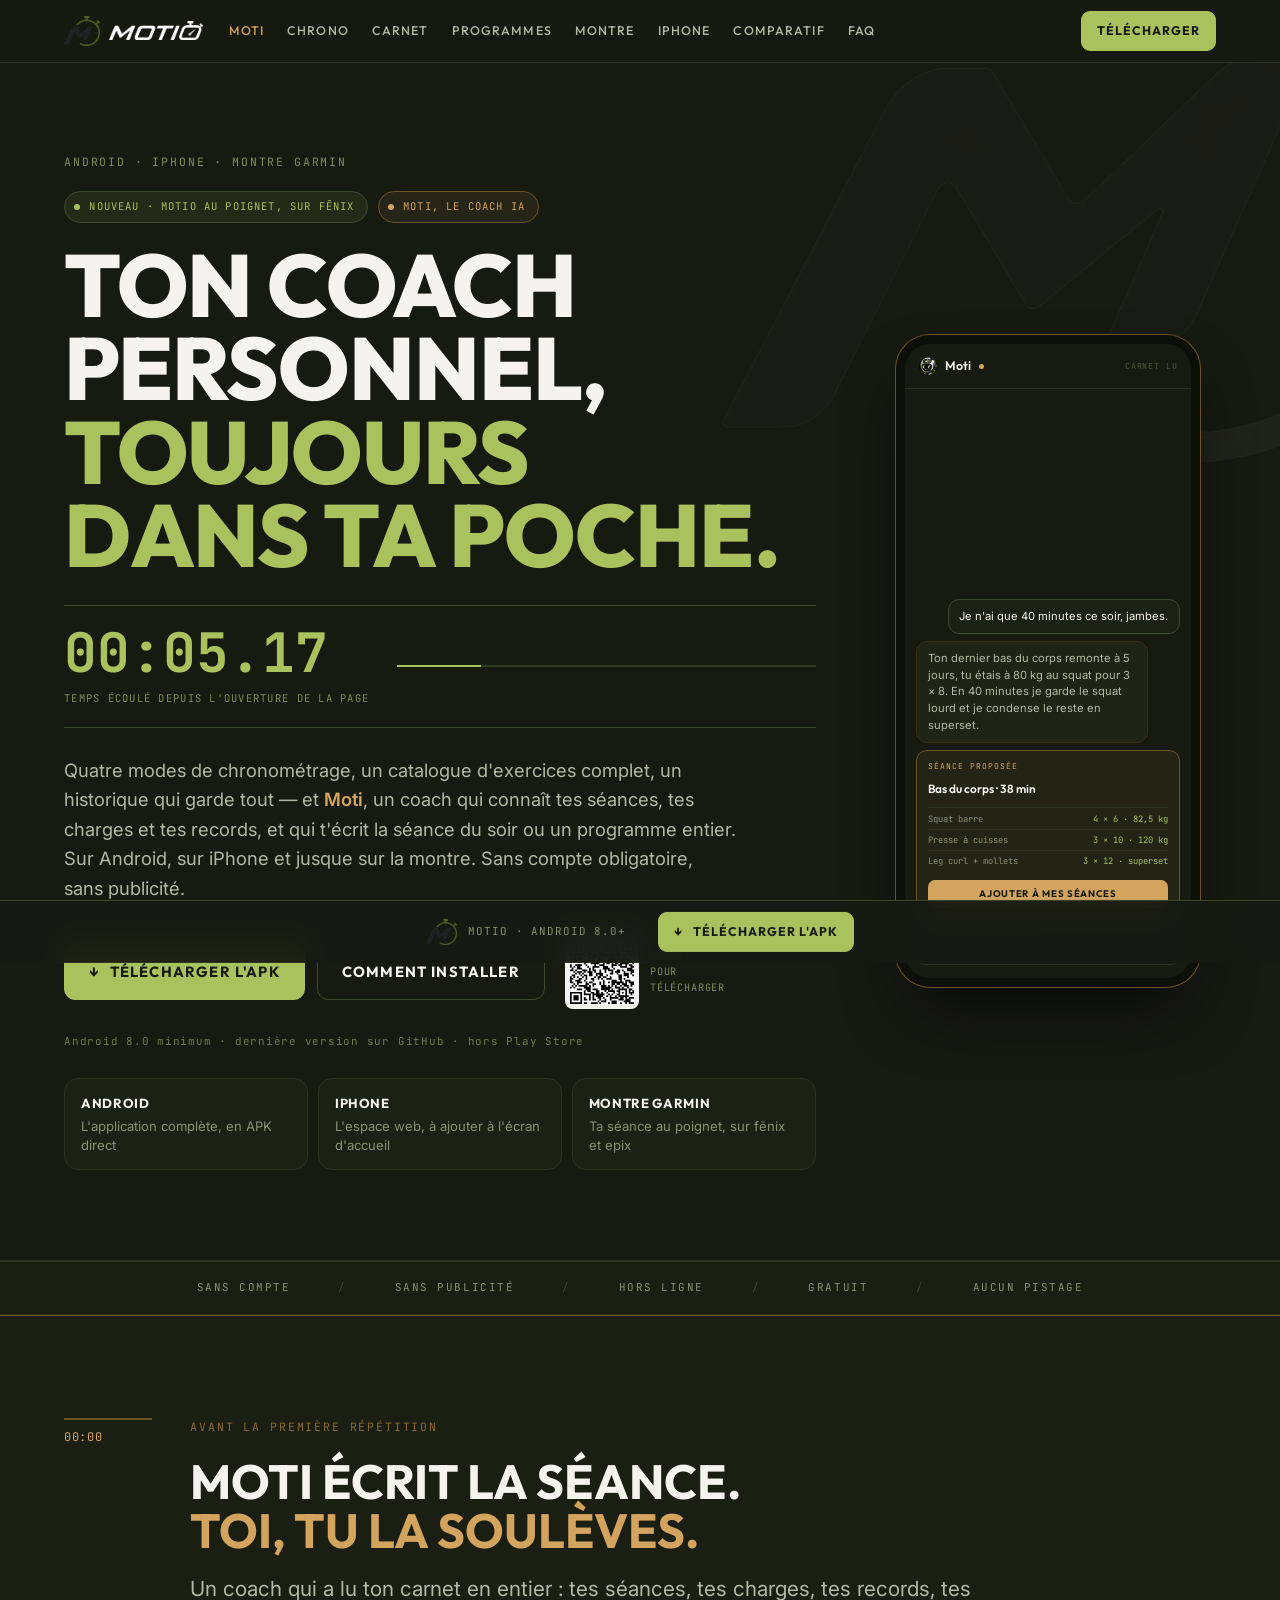
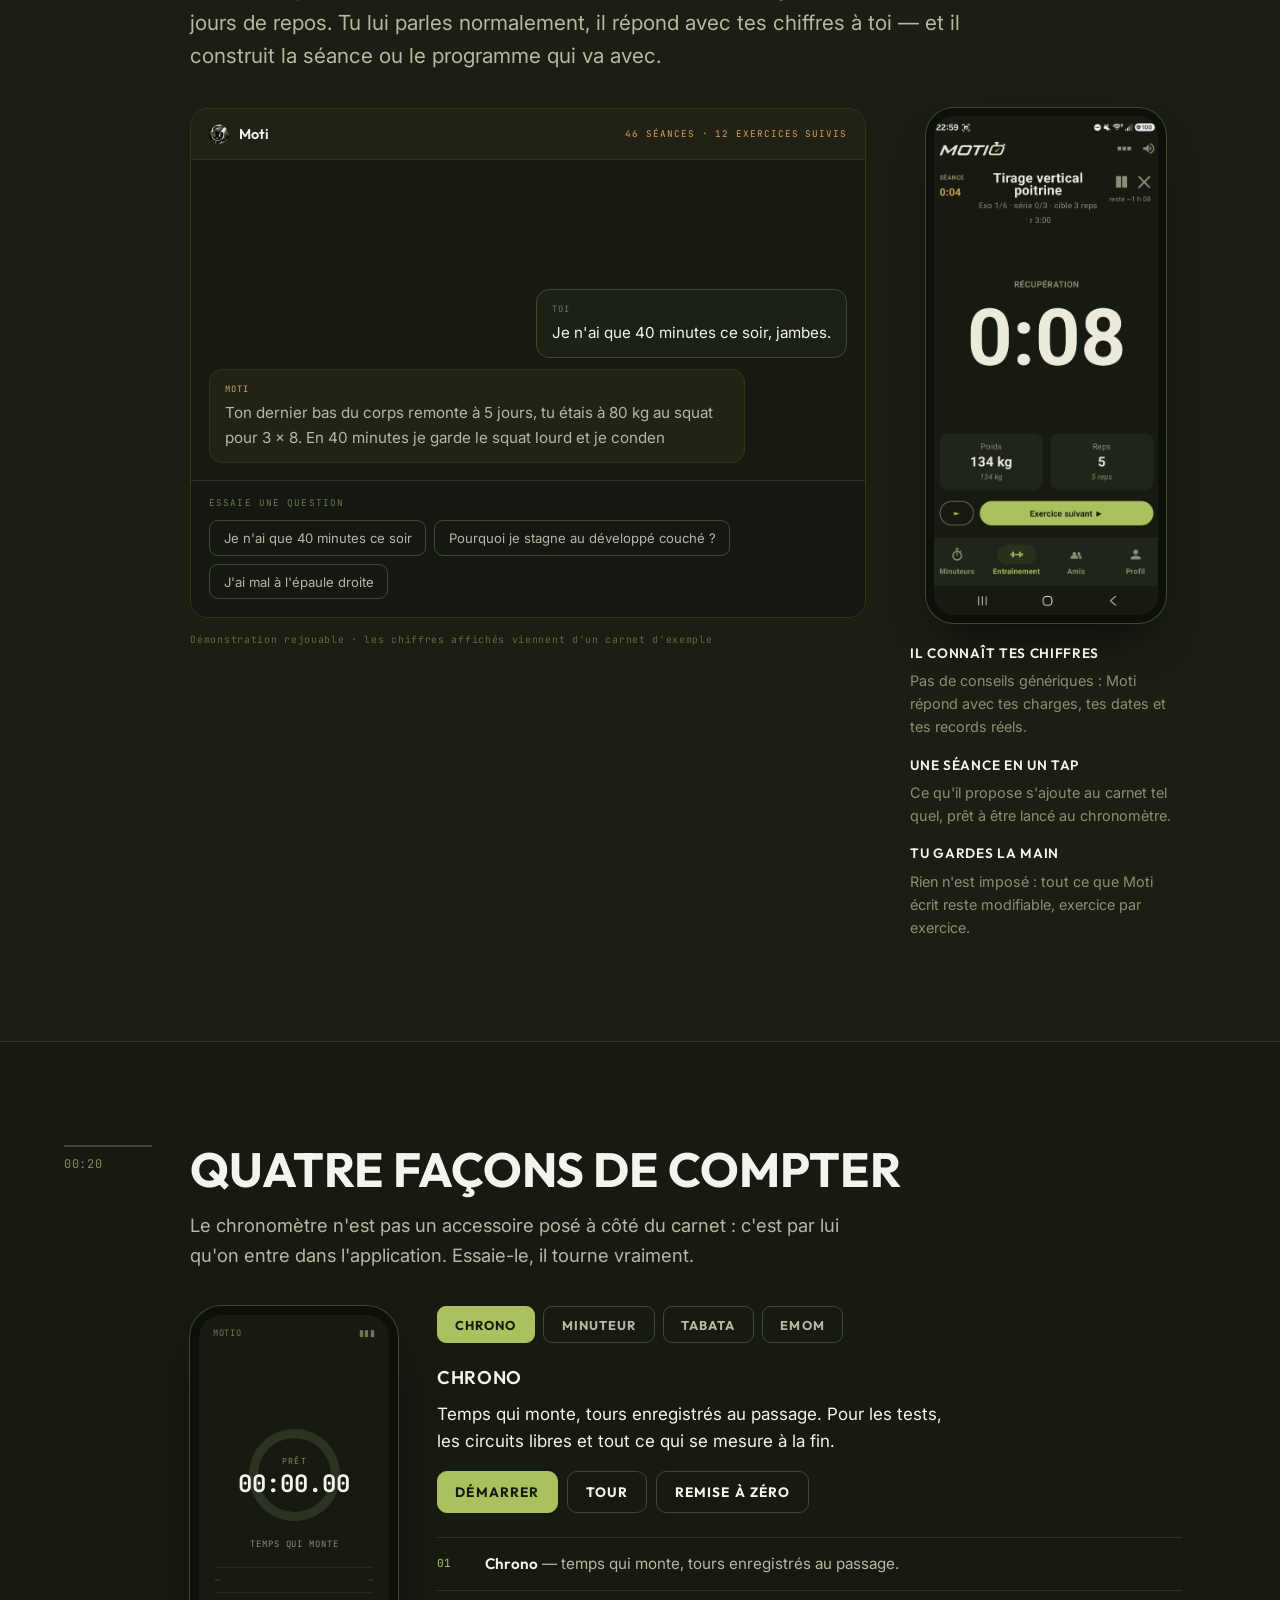
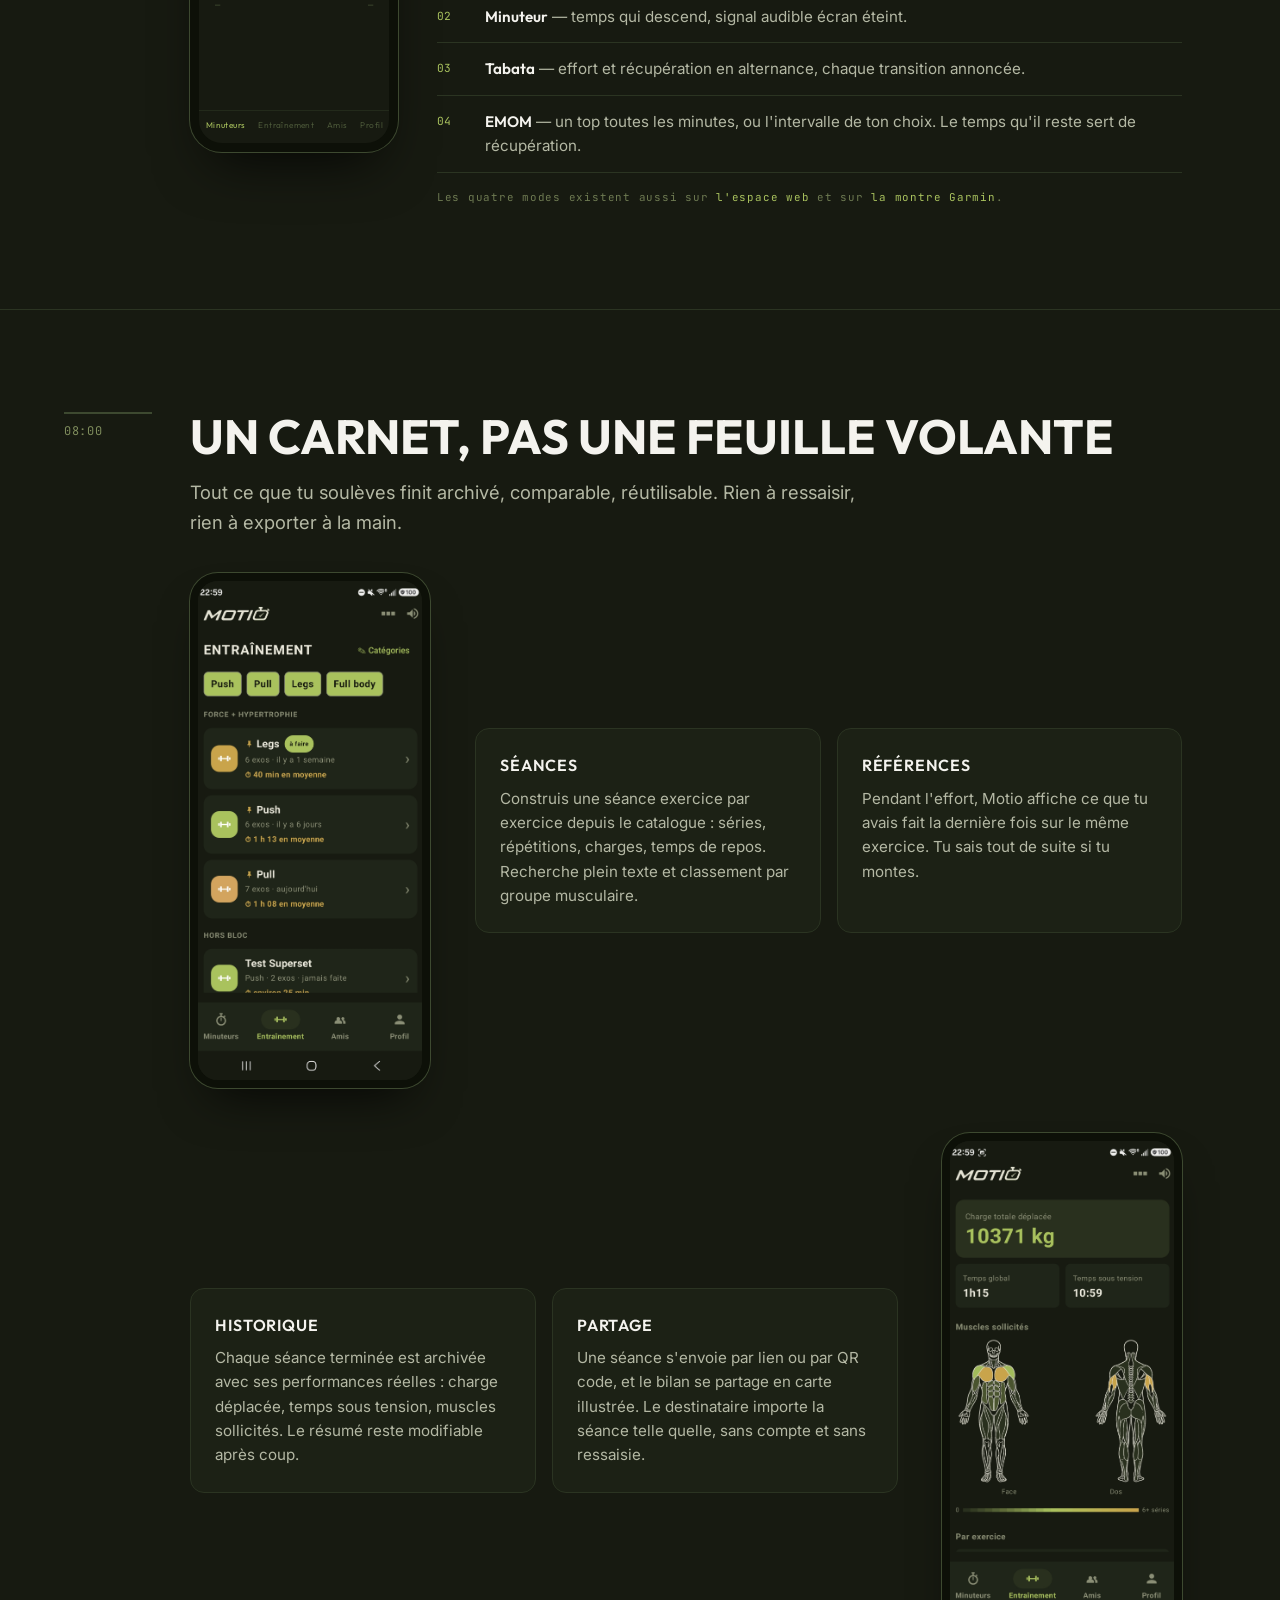
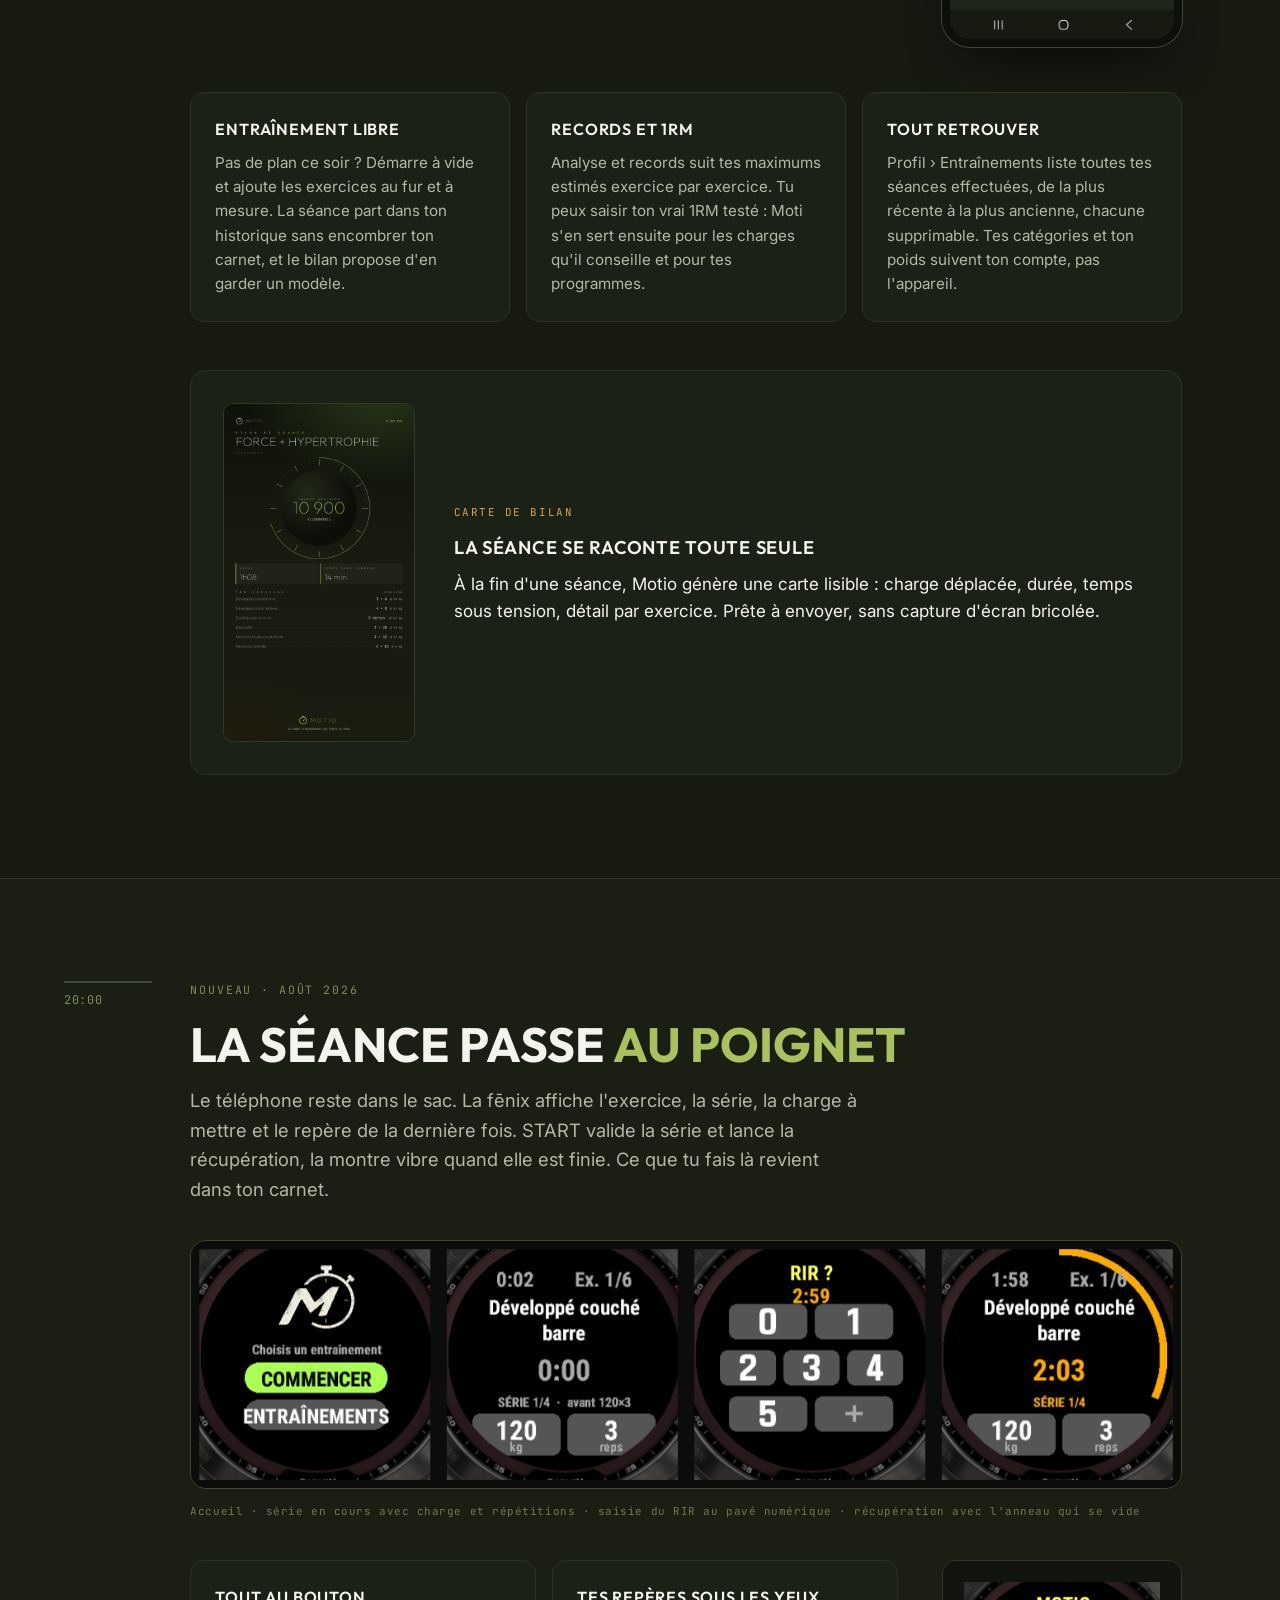
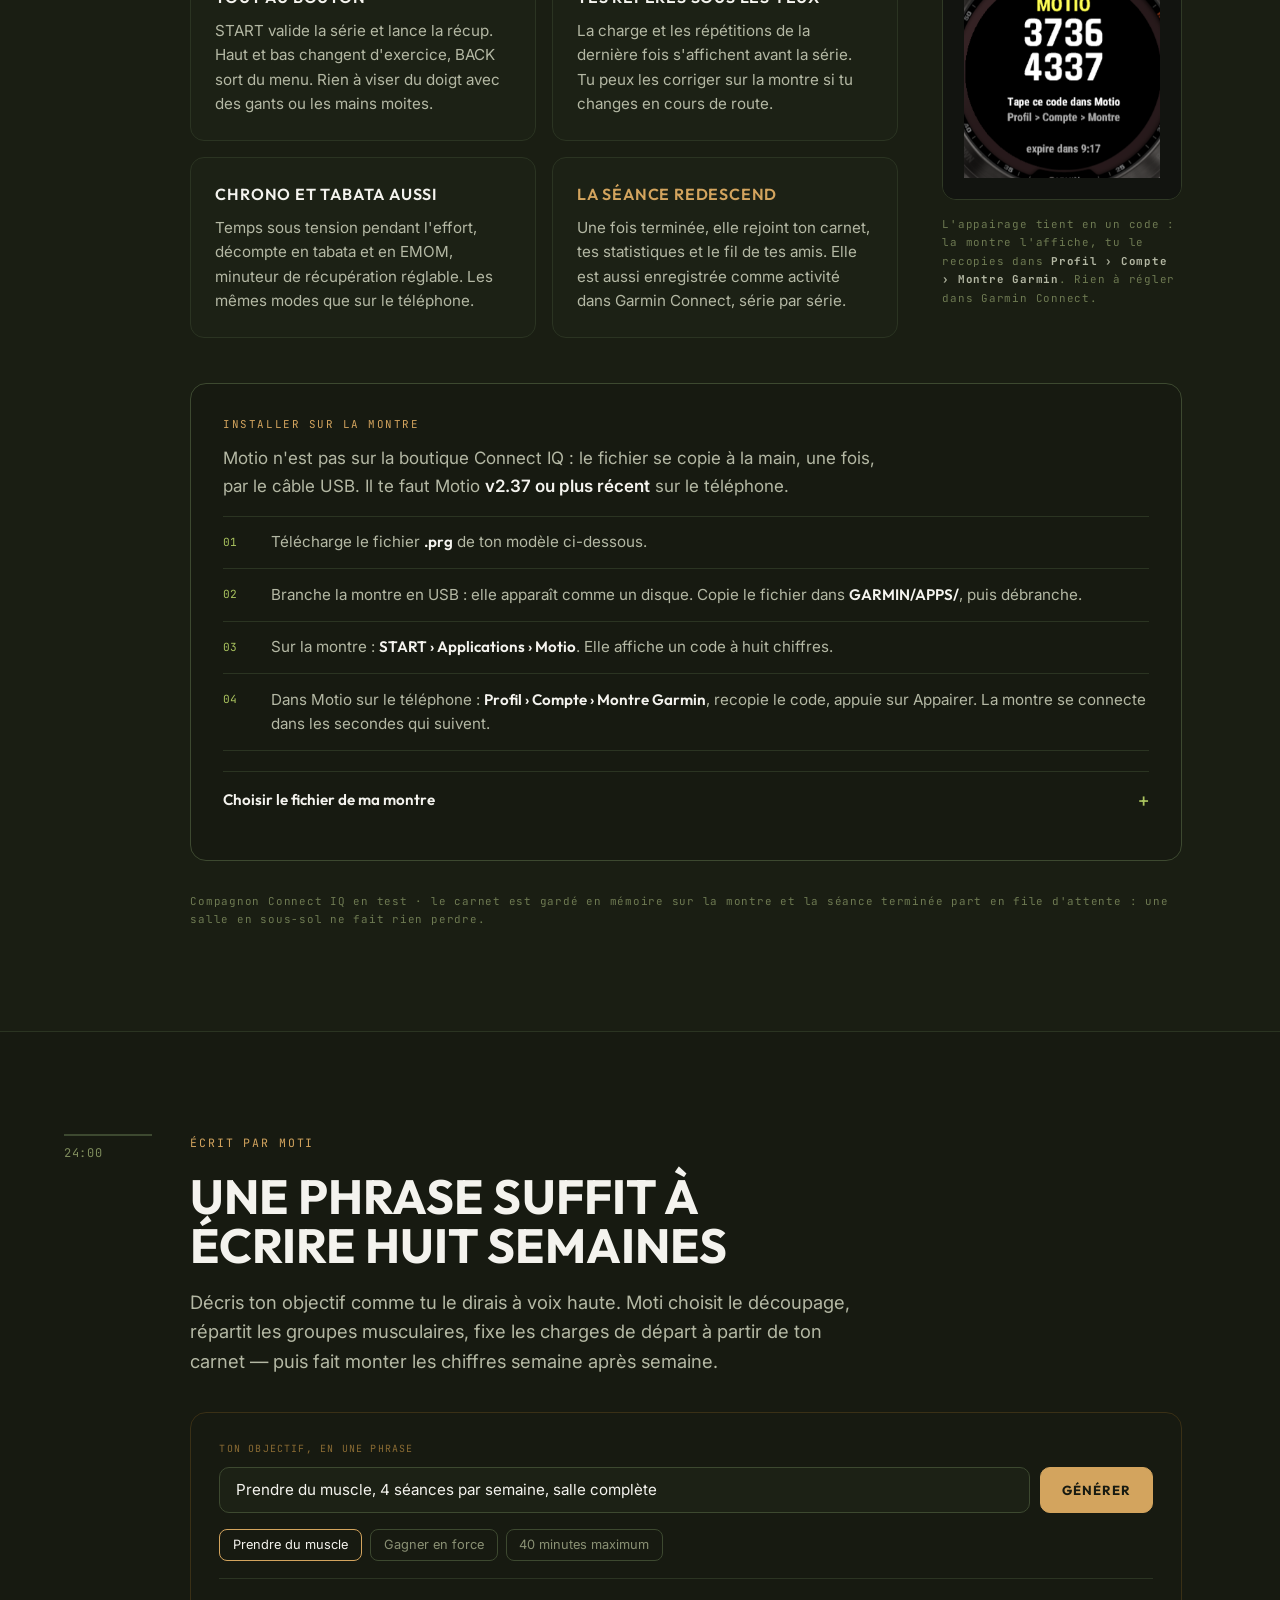
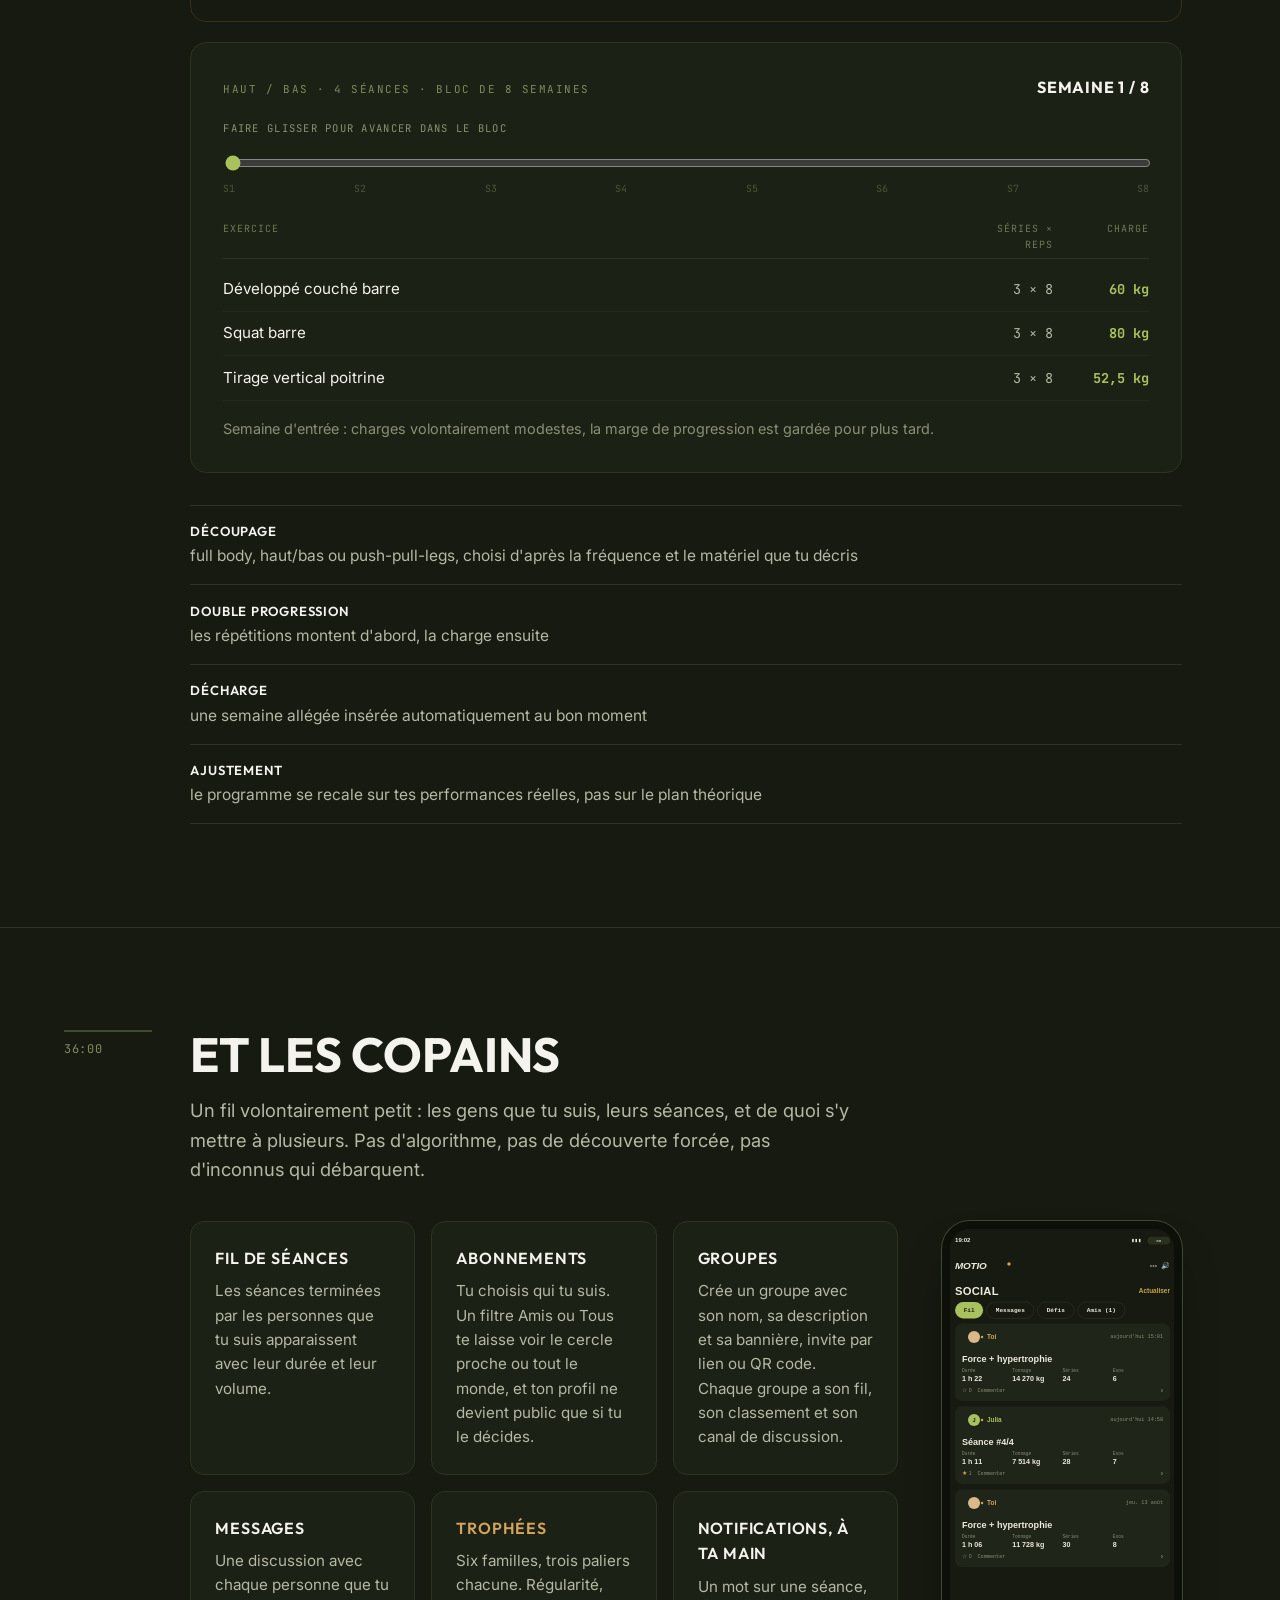
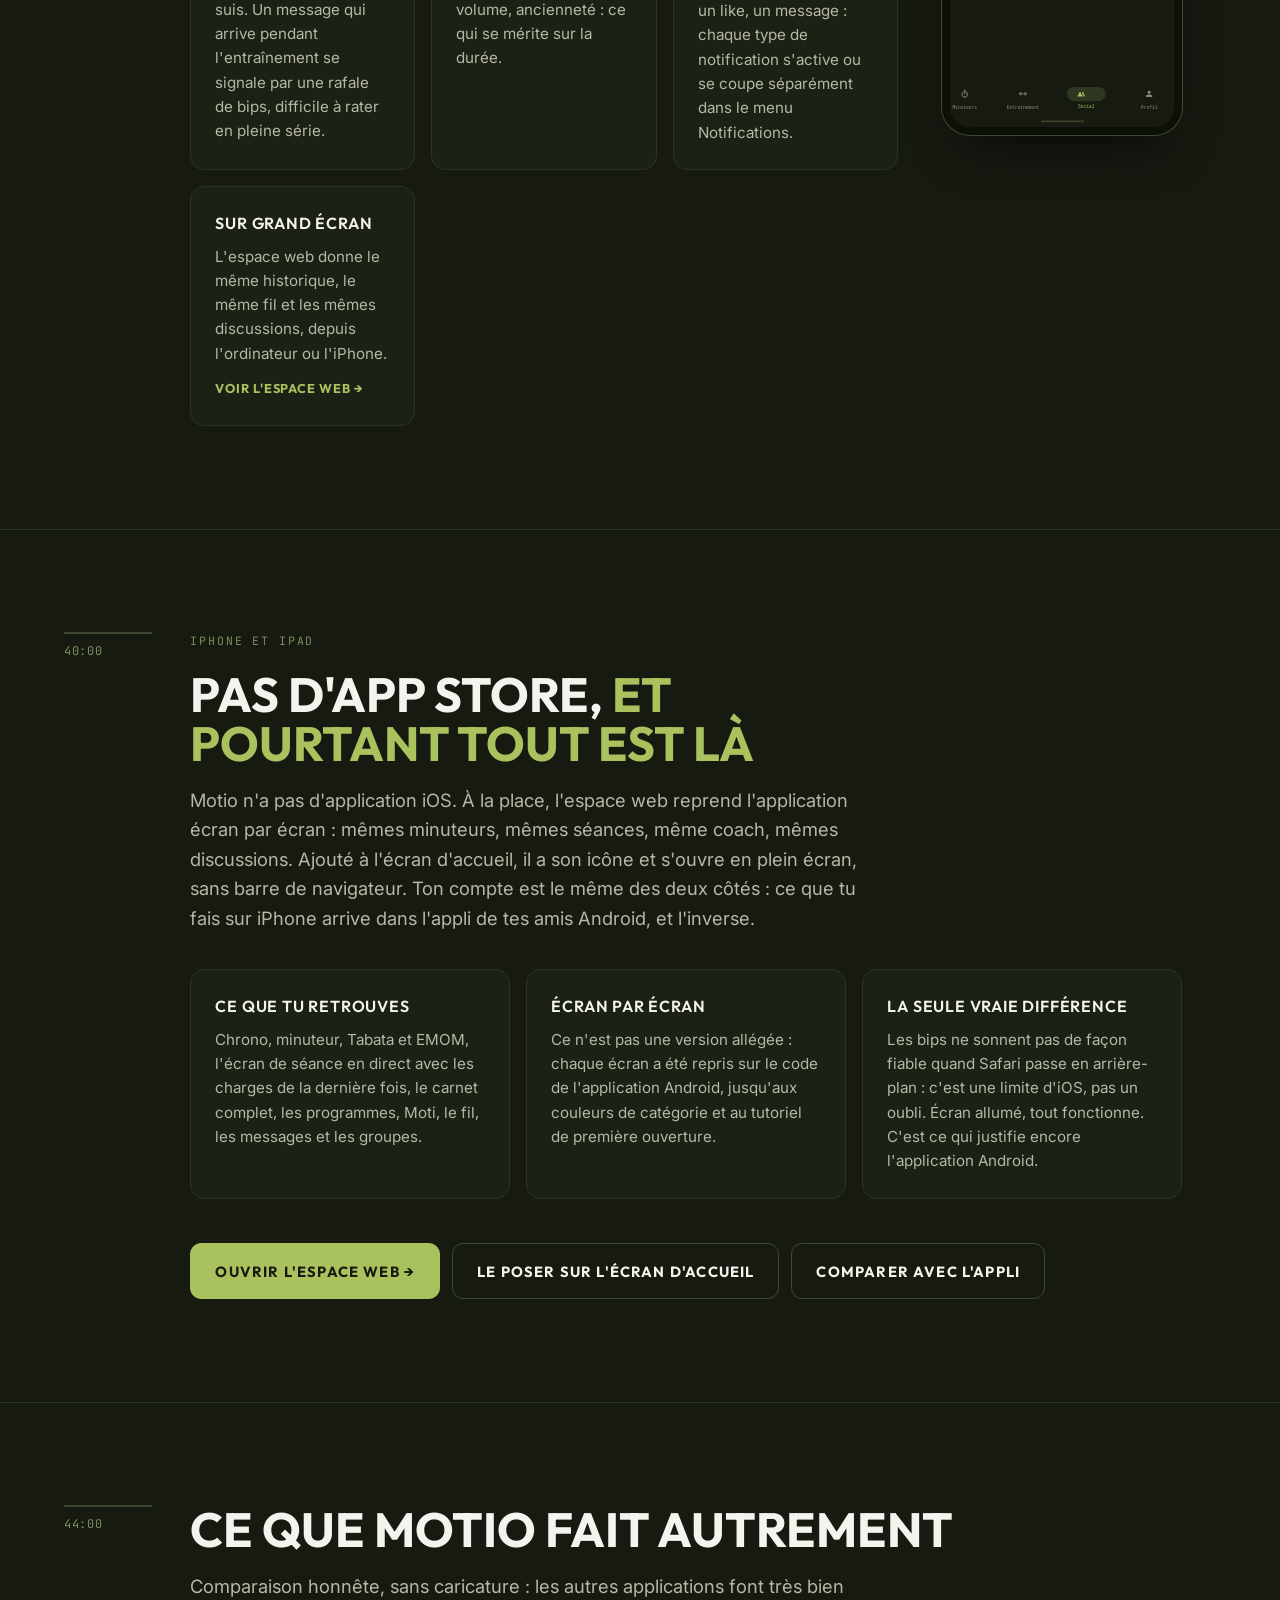
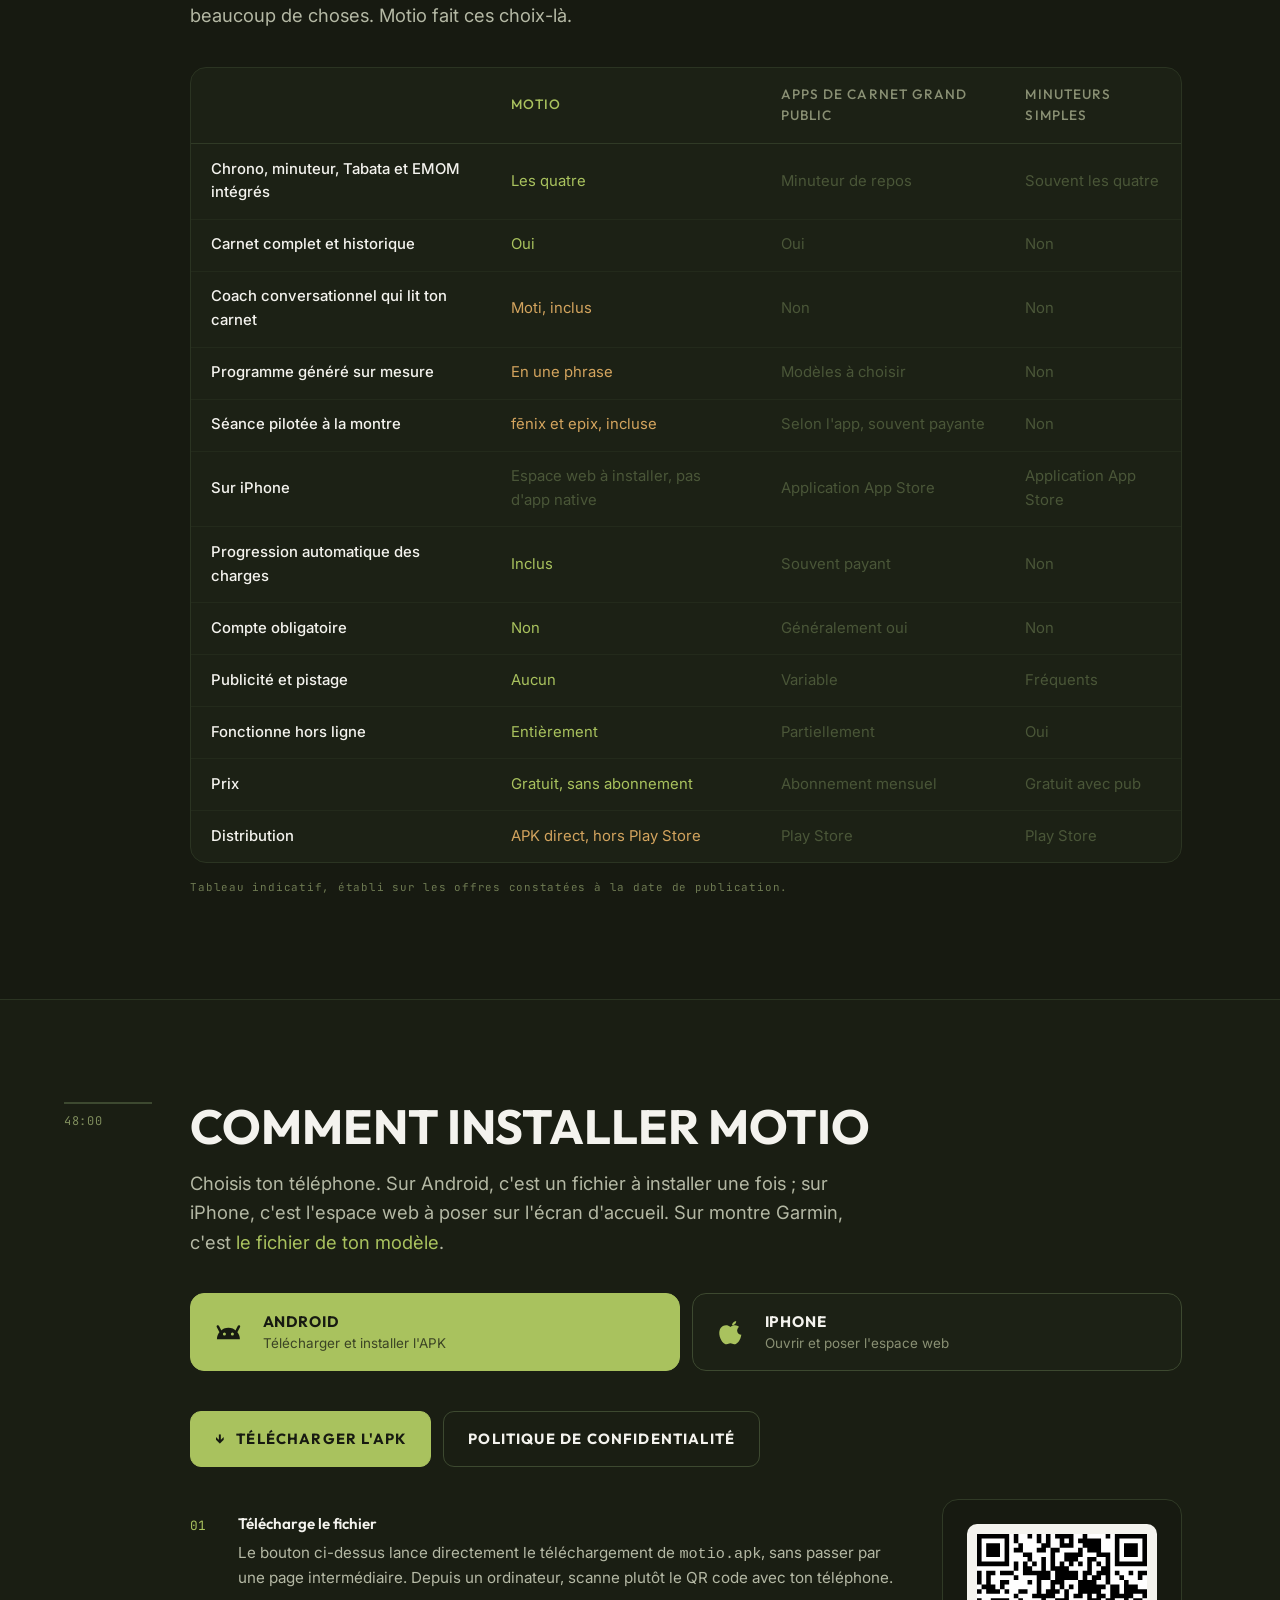
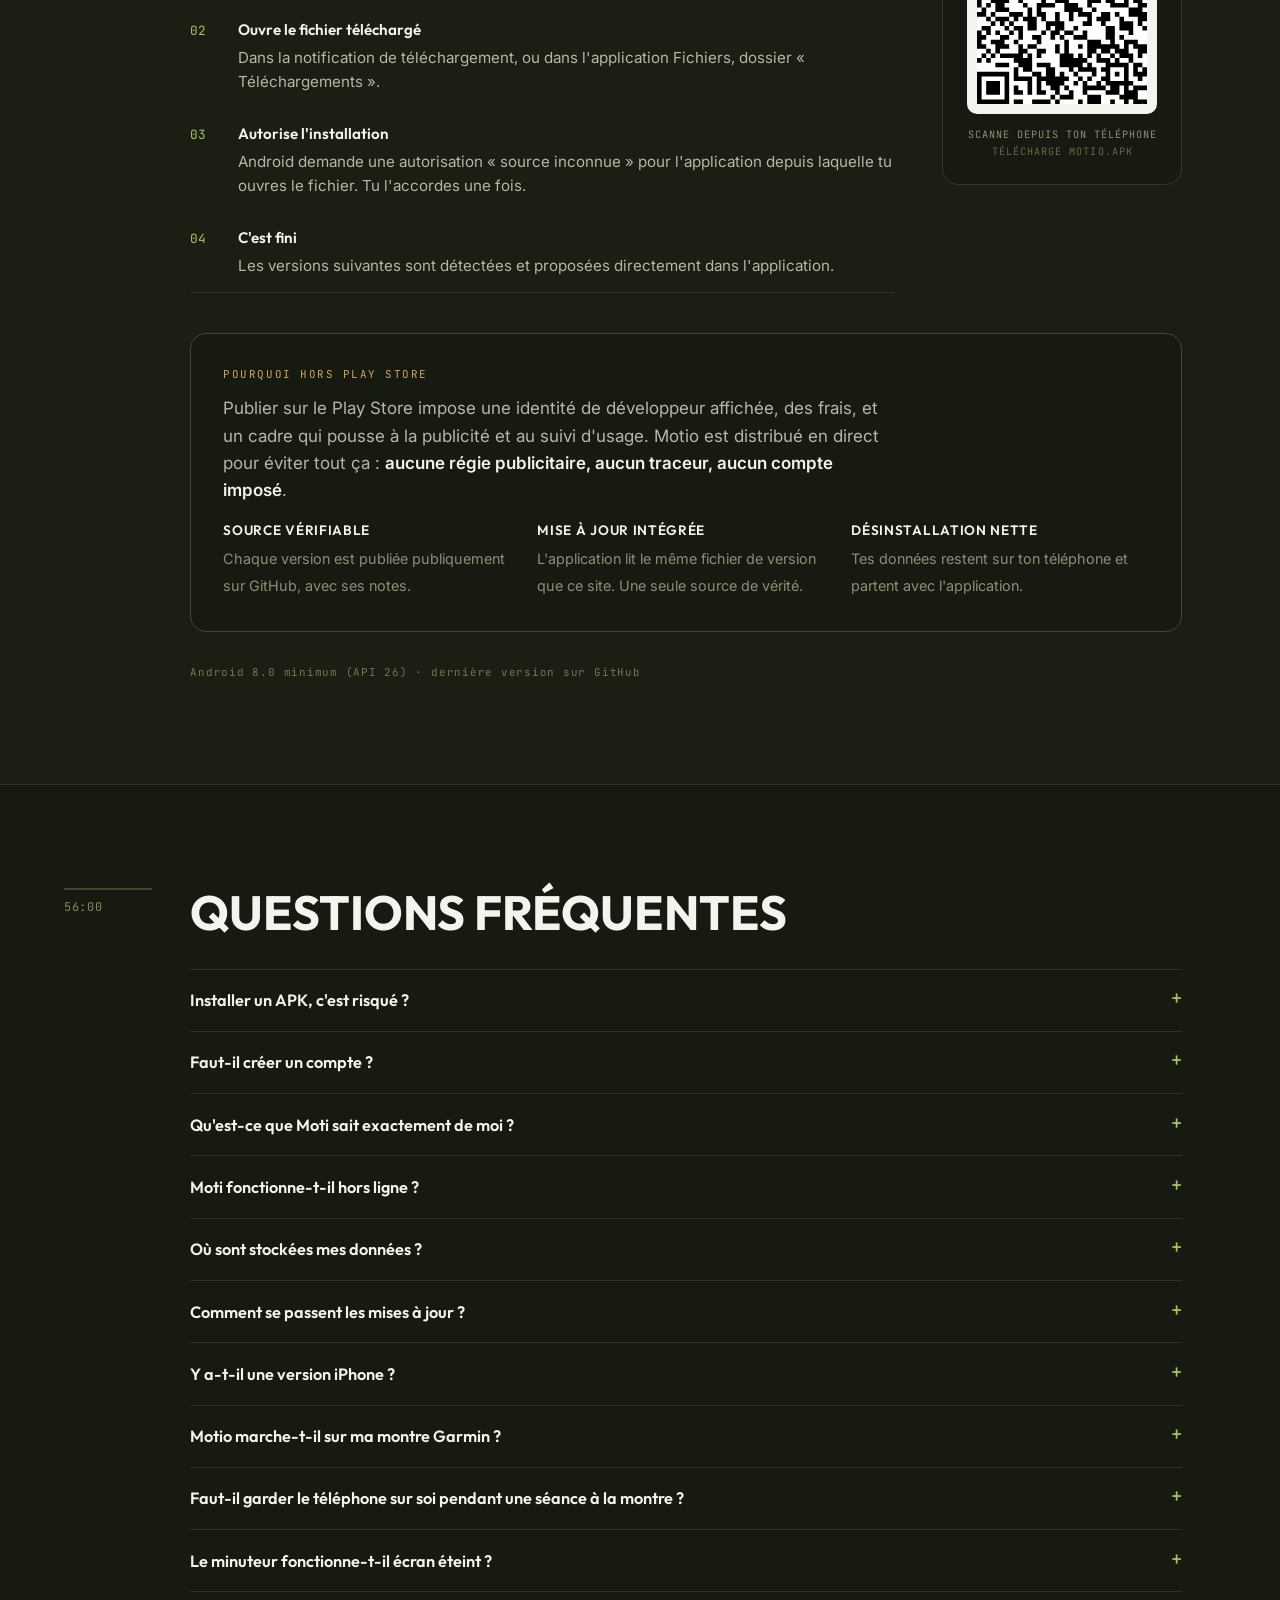
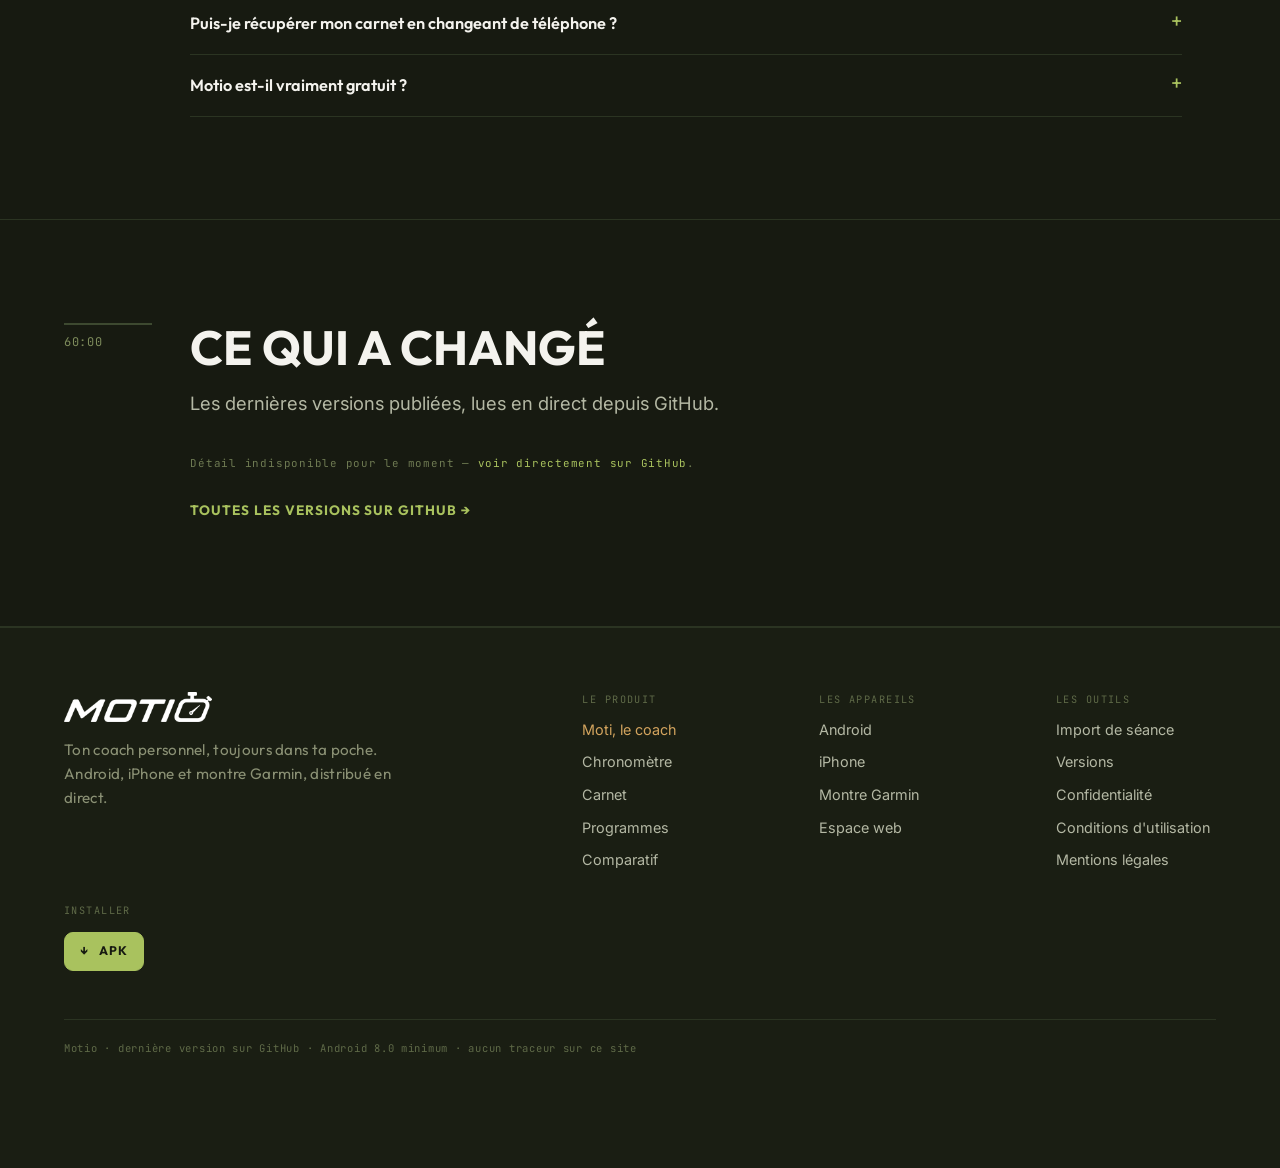
==== commit bafa83a3: "Mentions legales et conditions d'utilisation, regle des bannieres corrigee Le site ne portait aucune" ====
--- a/index.html
+++ b/index.html
@@ -808,6 +808,8 @@
       <a href="partage/">Import de séance</a>
       <a href="https://github.com/Motio-training/motio-updates/releases" rel="noopener">Versions</a>
       <a href="confidentialite/">Confidentialité</a>
+      <a href="conditions/">Conditions d'utilisation</a>
+      <a href="mentions-legales/">Mentions légales</a>
     </nav>
     <div class="foot-install">
       <span class="foot-col-title">Installer</span>
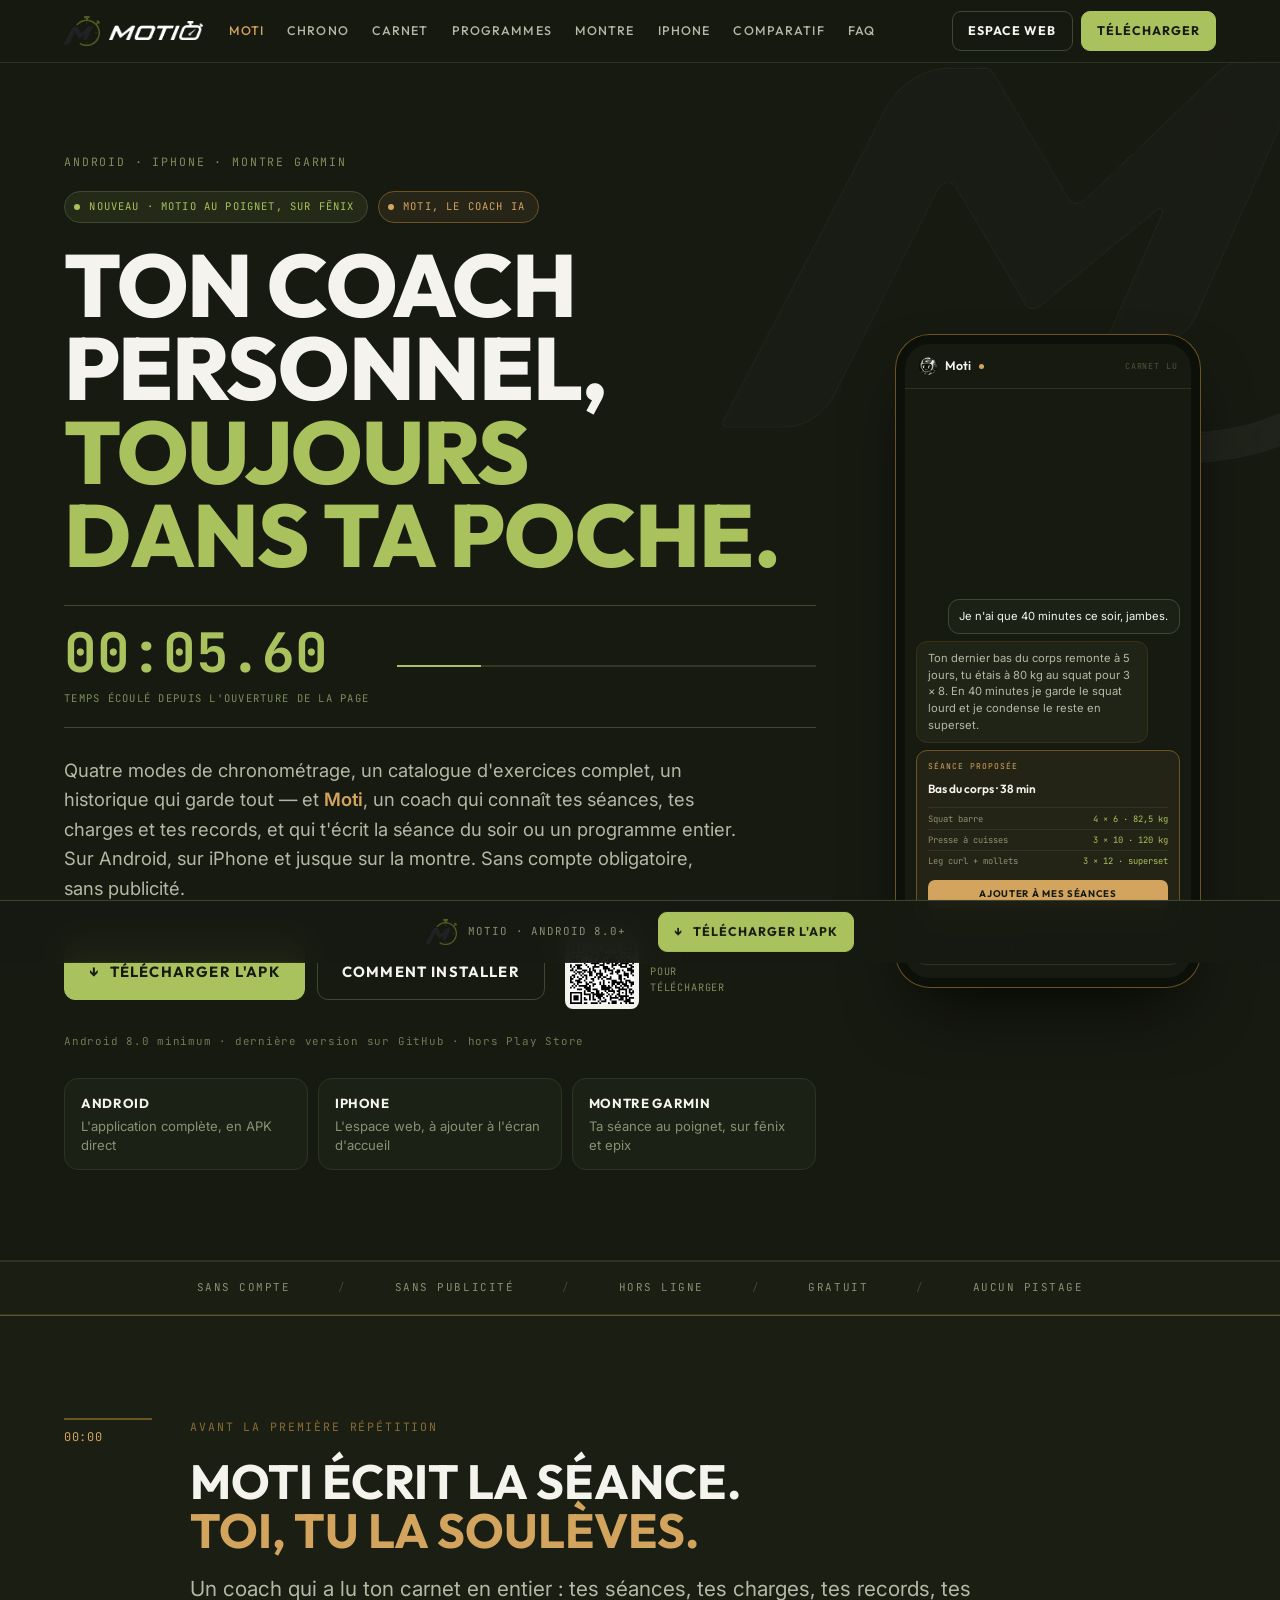
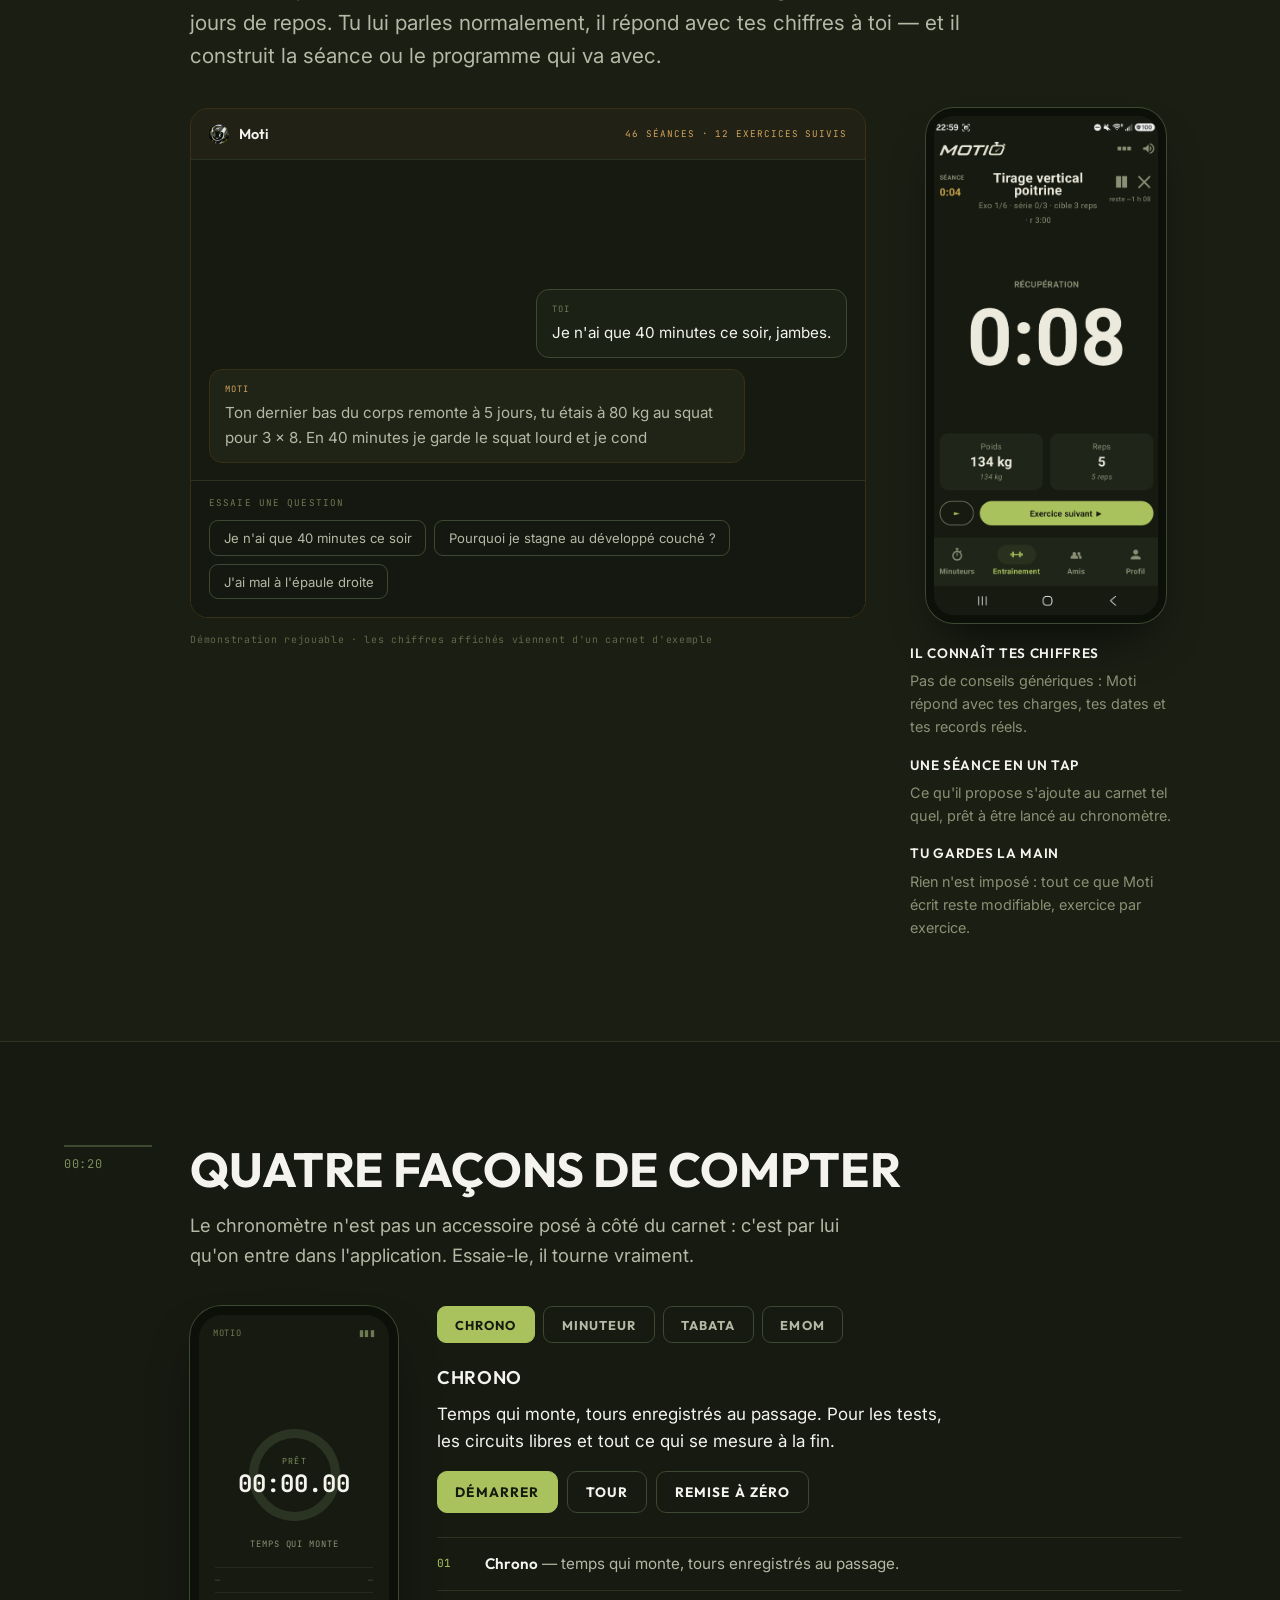
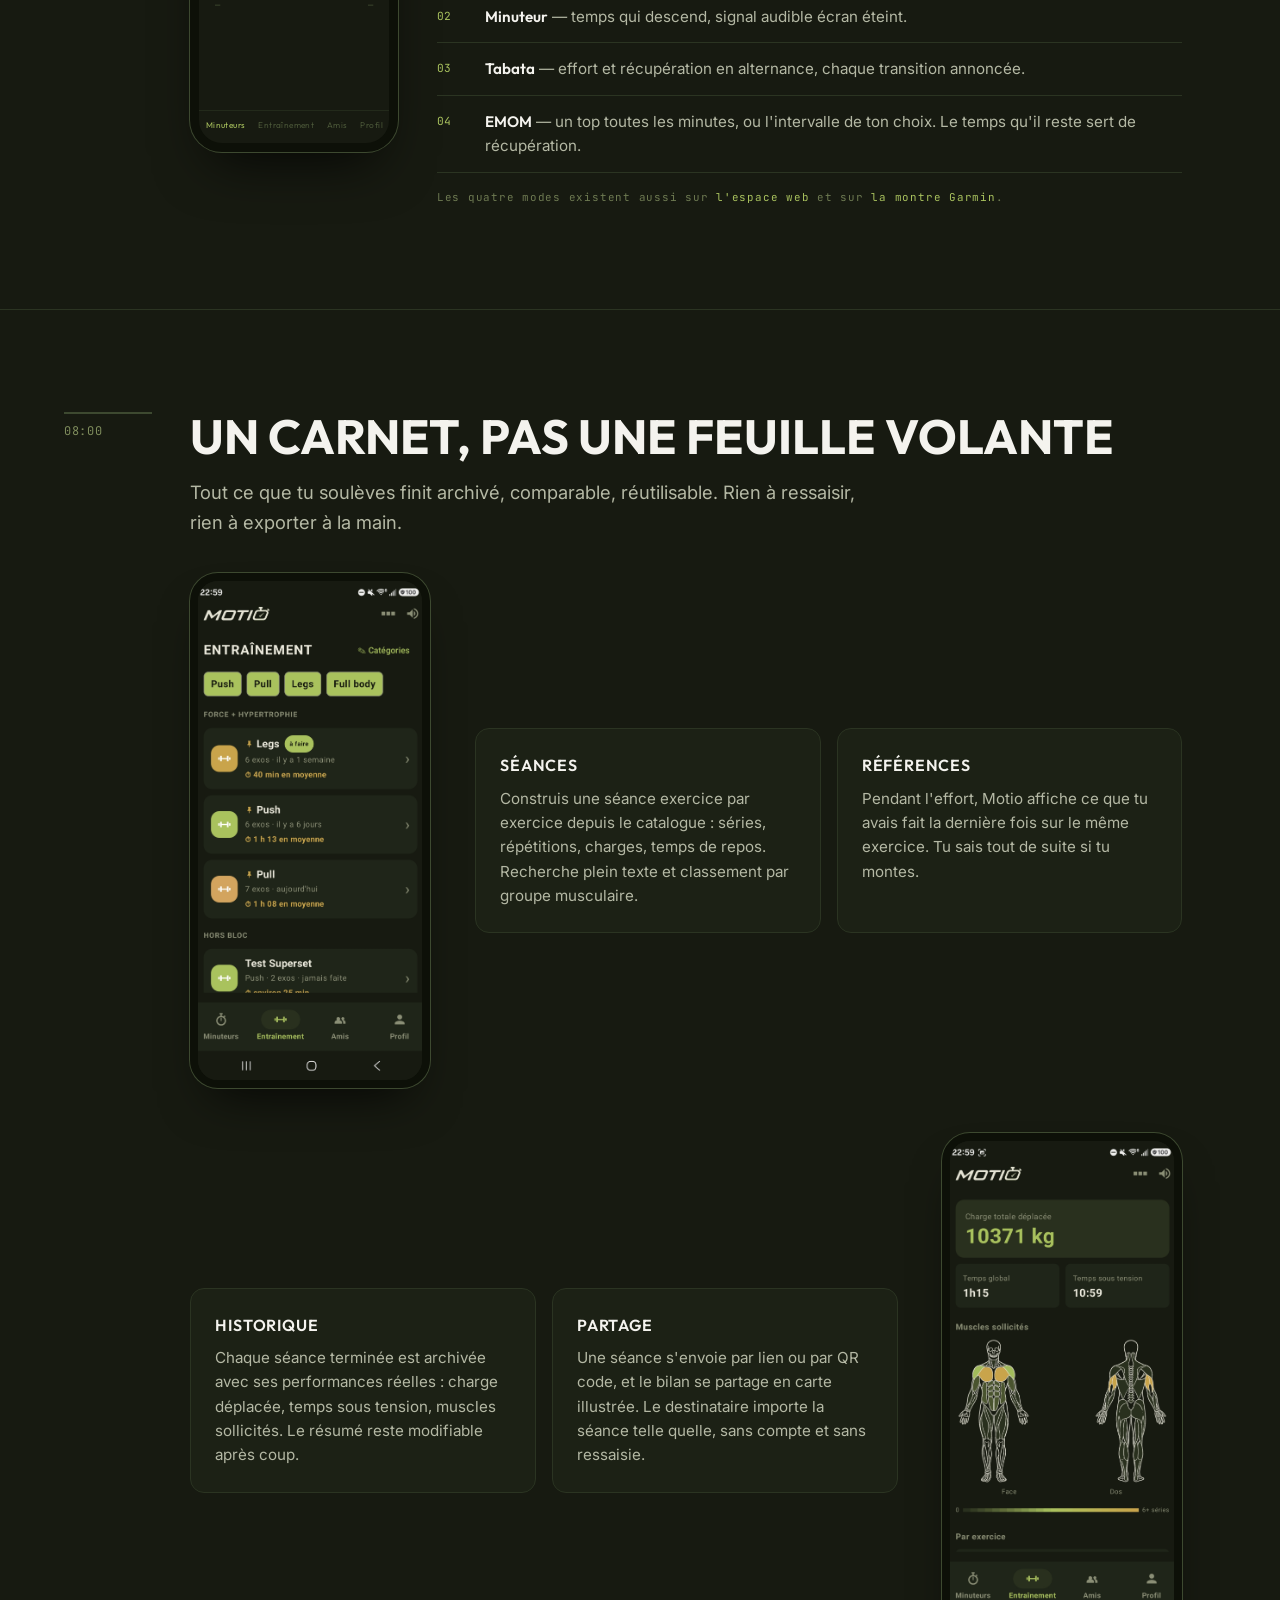
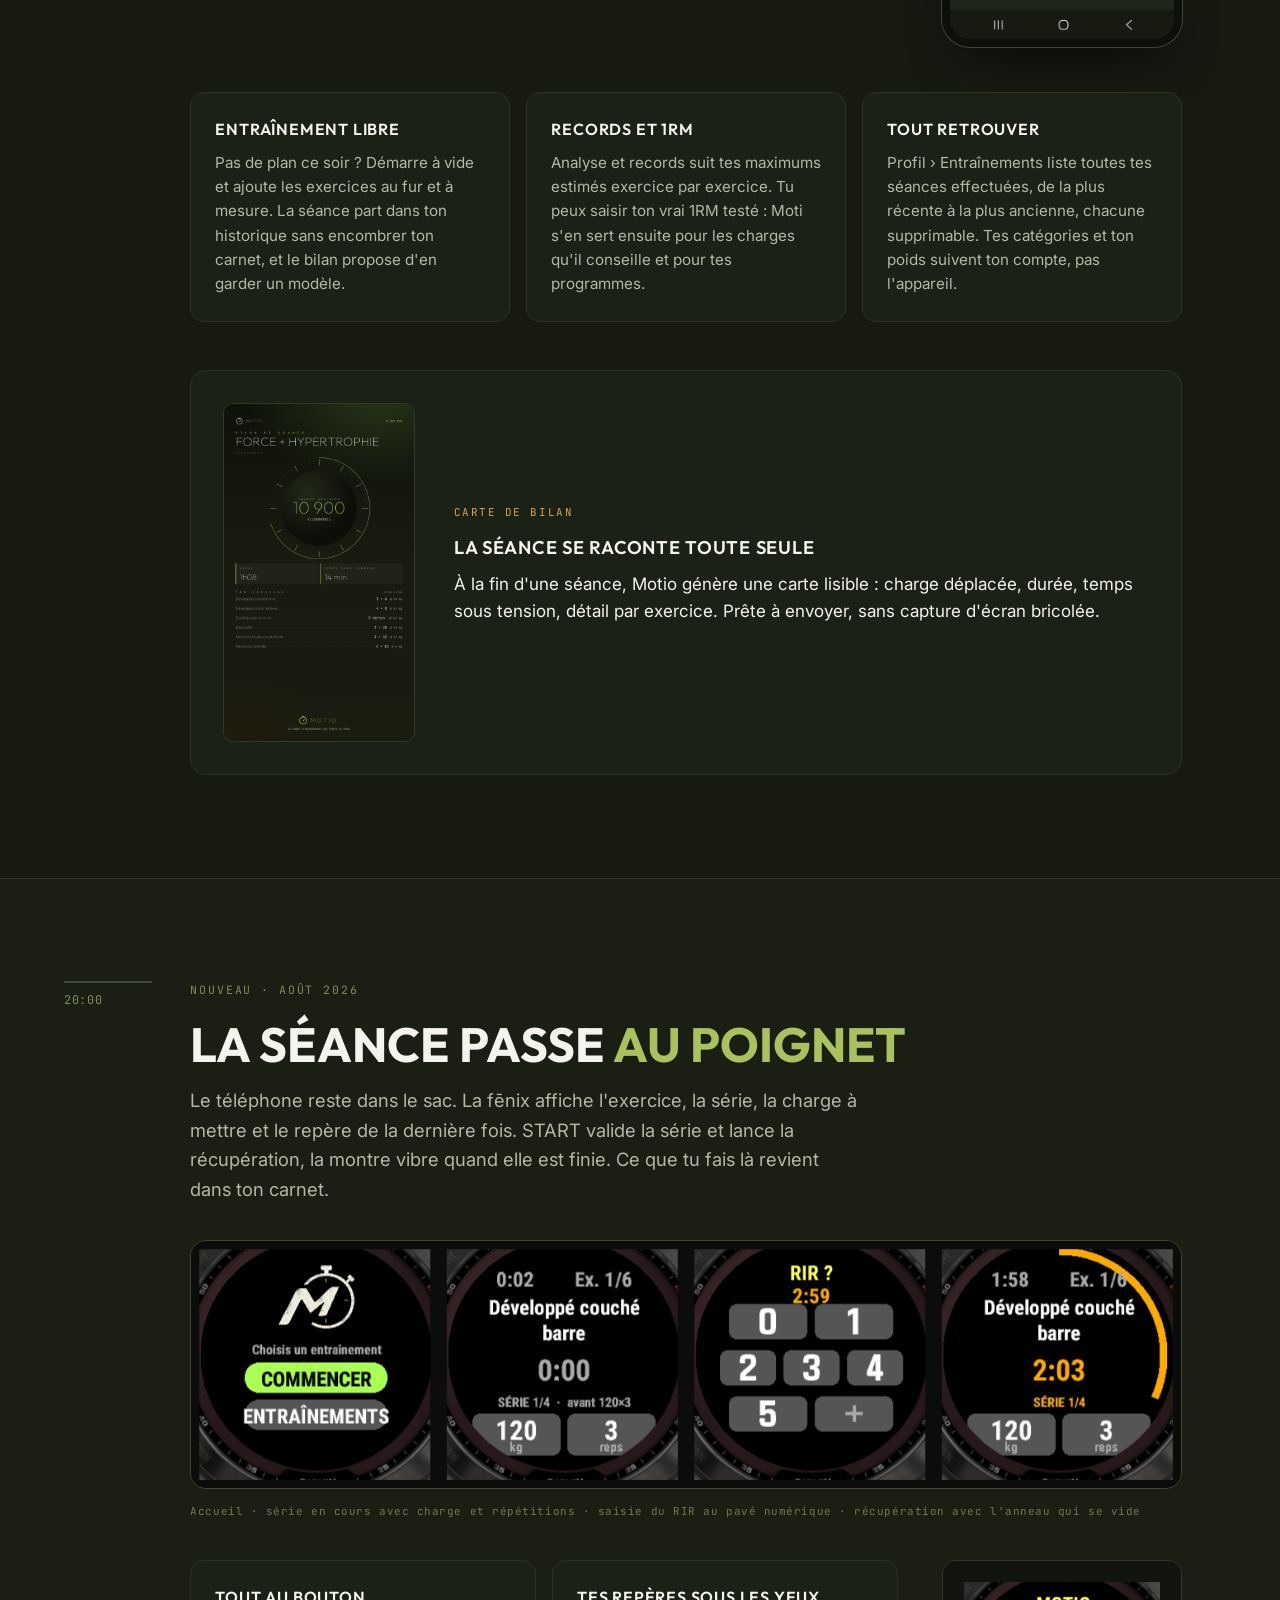
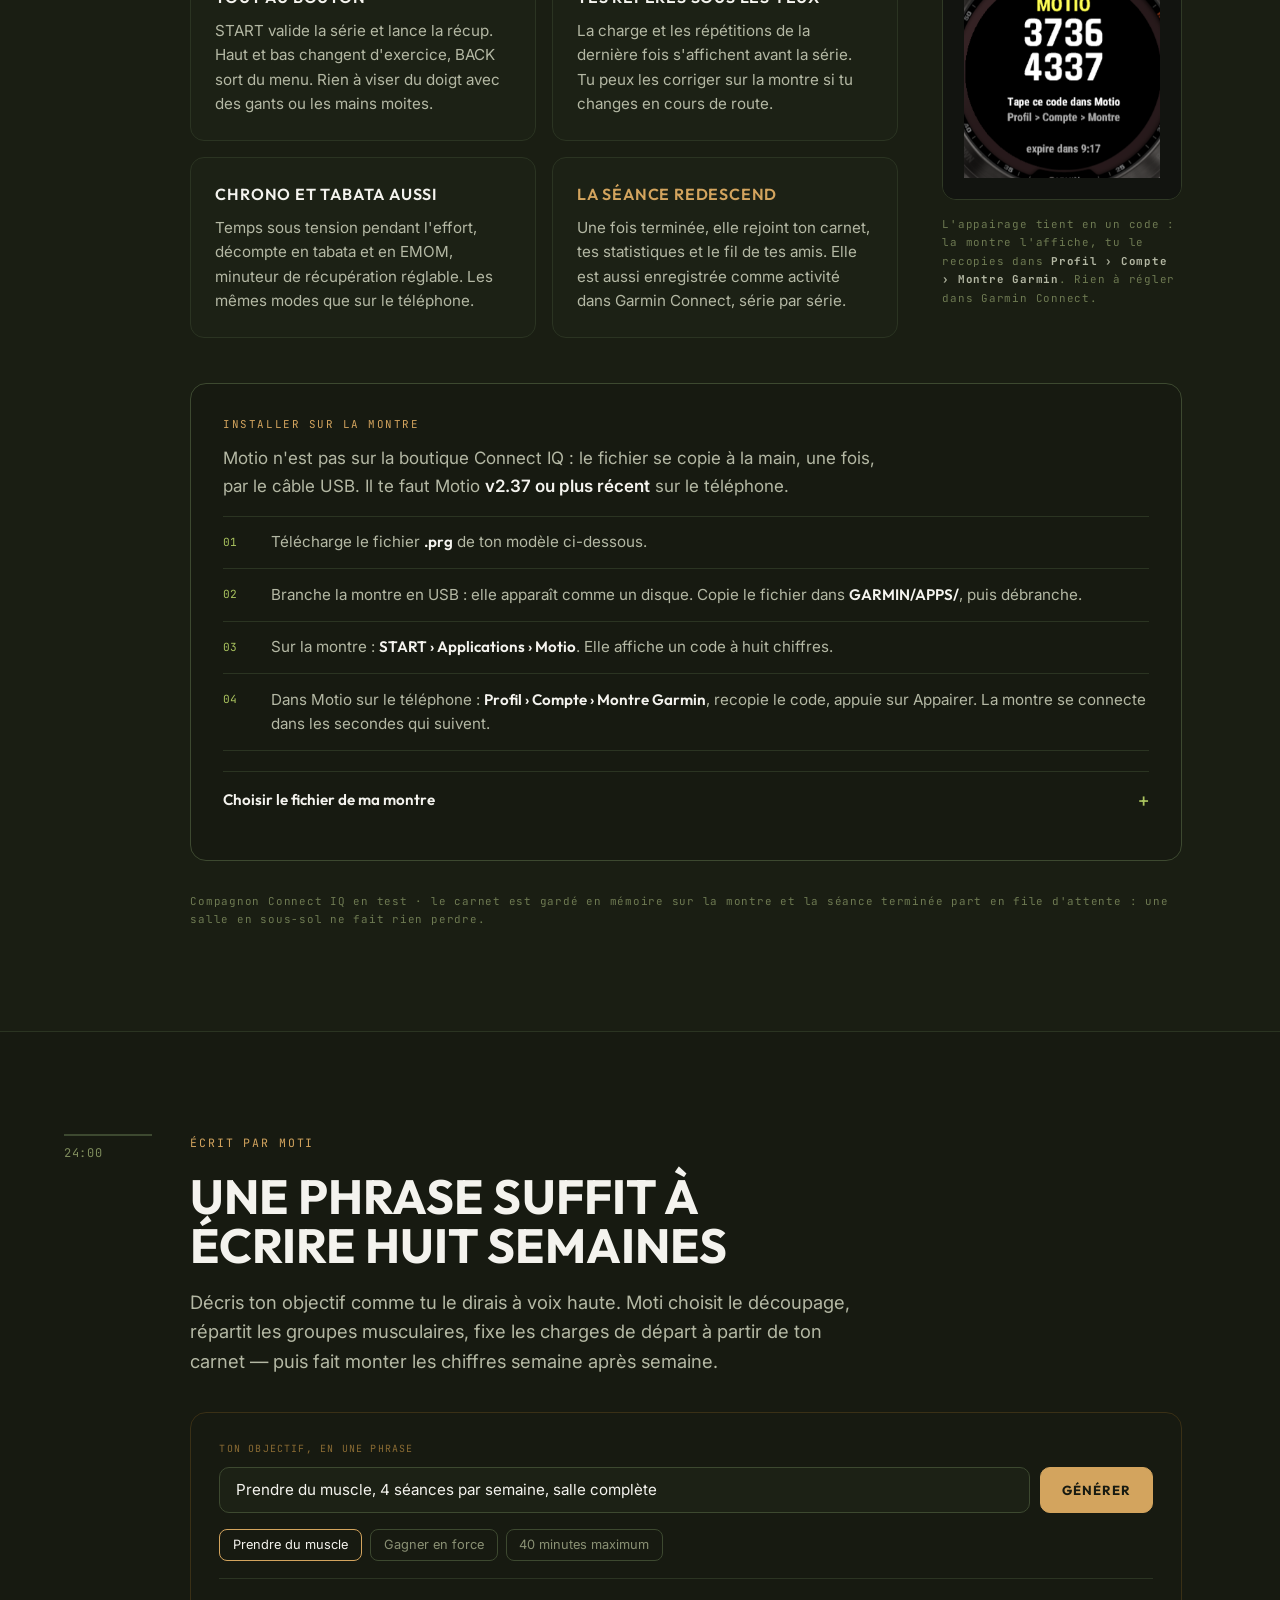
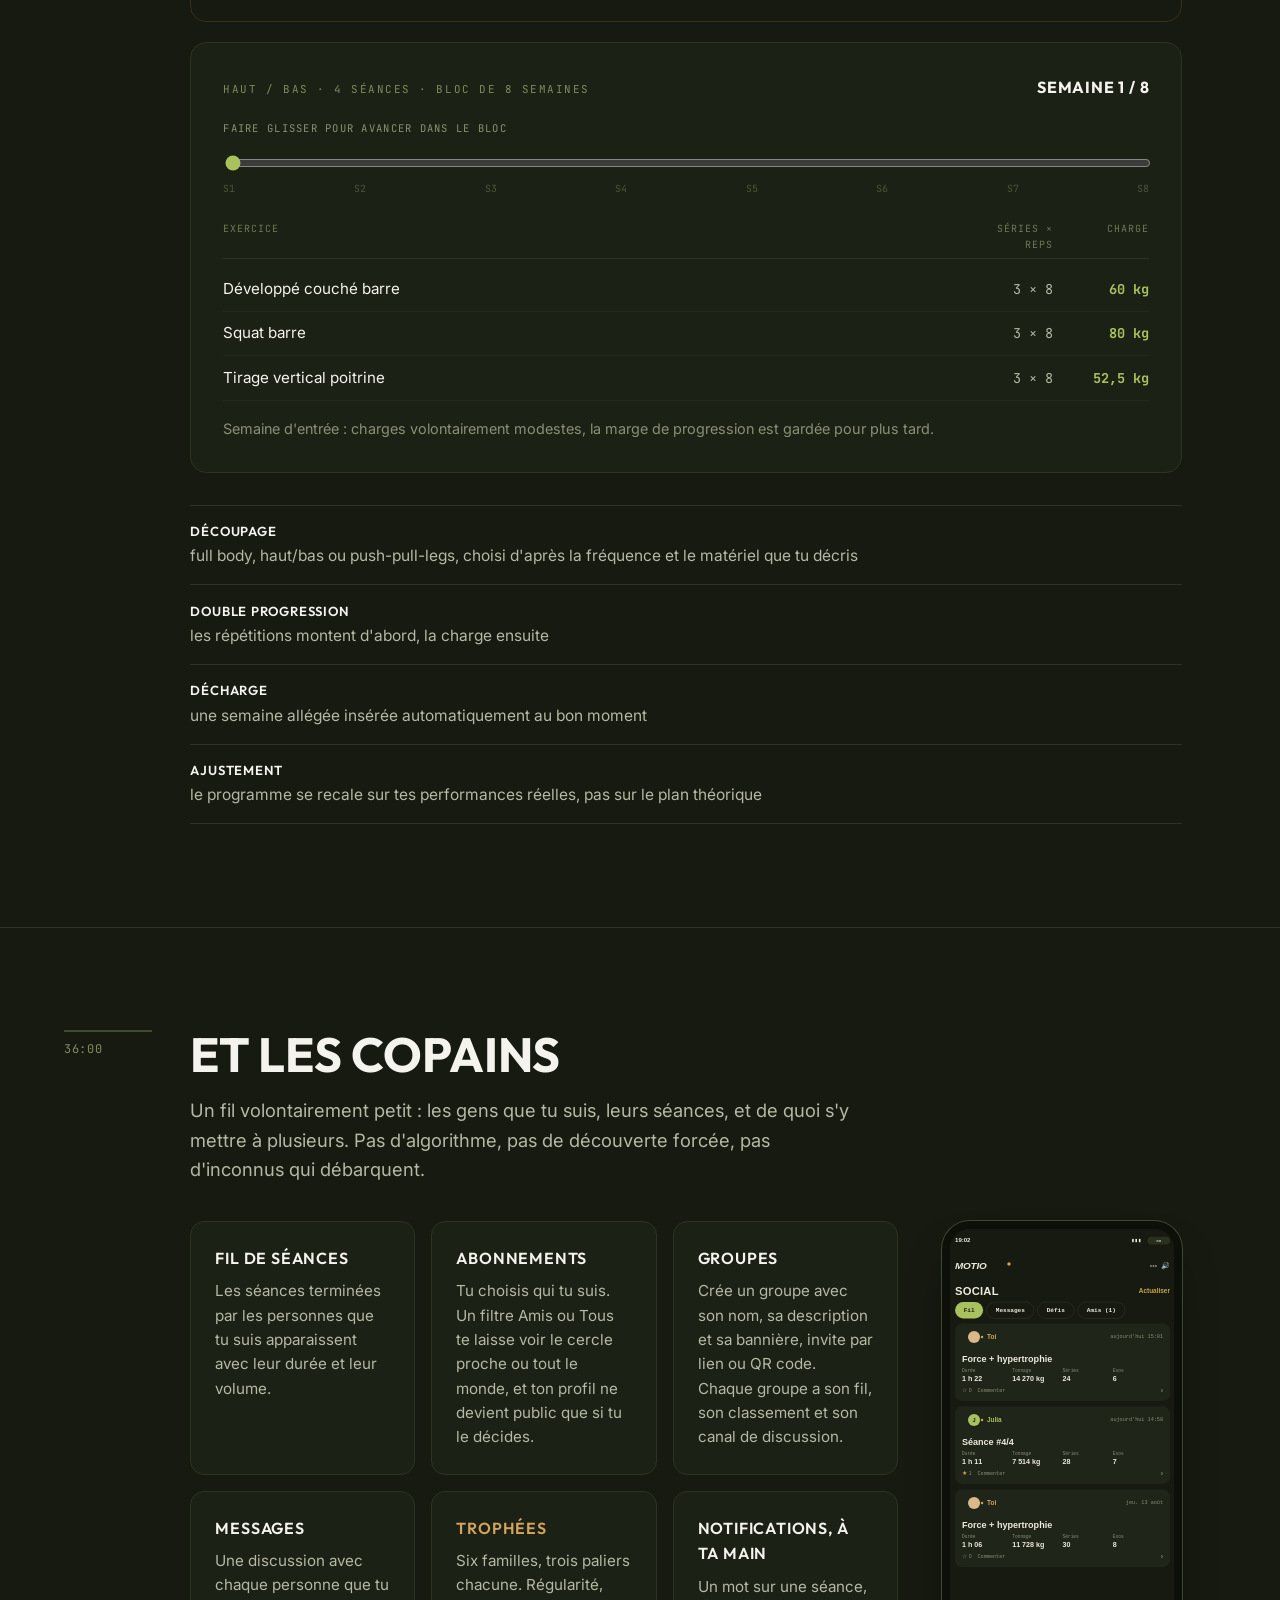
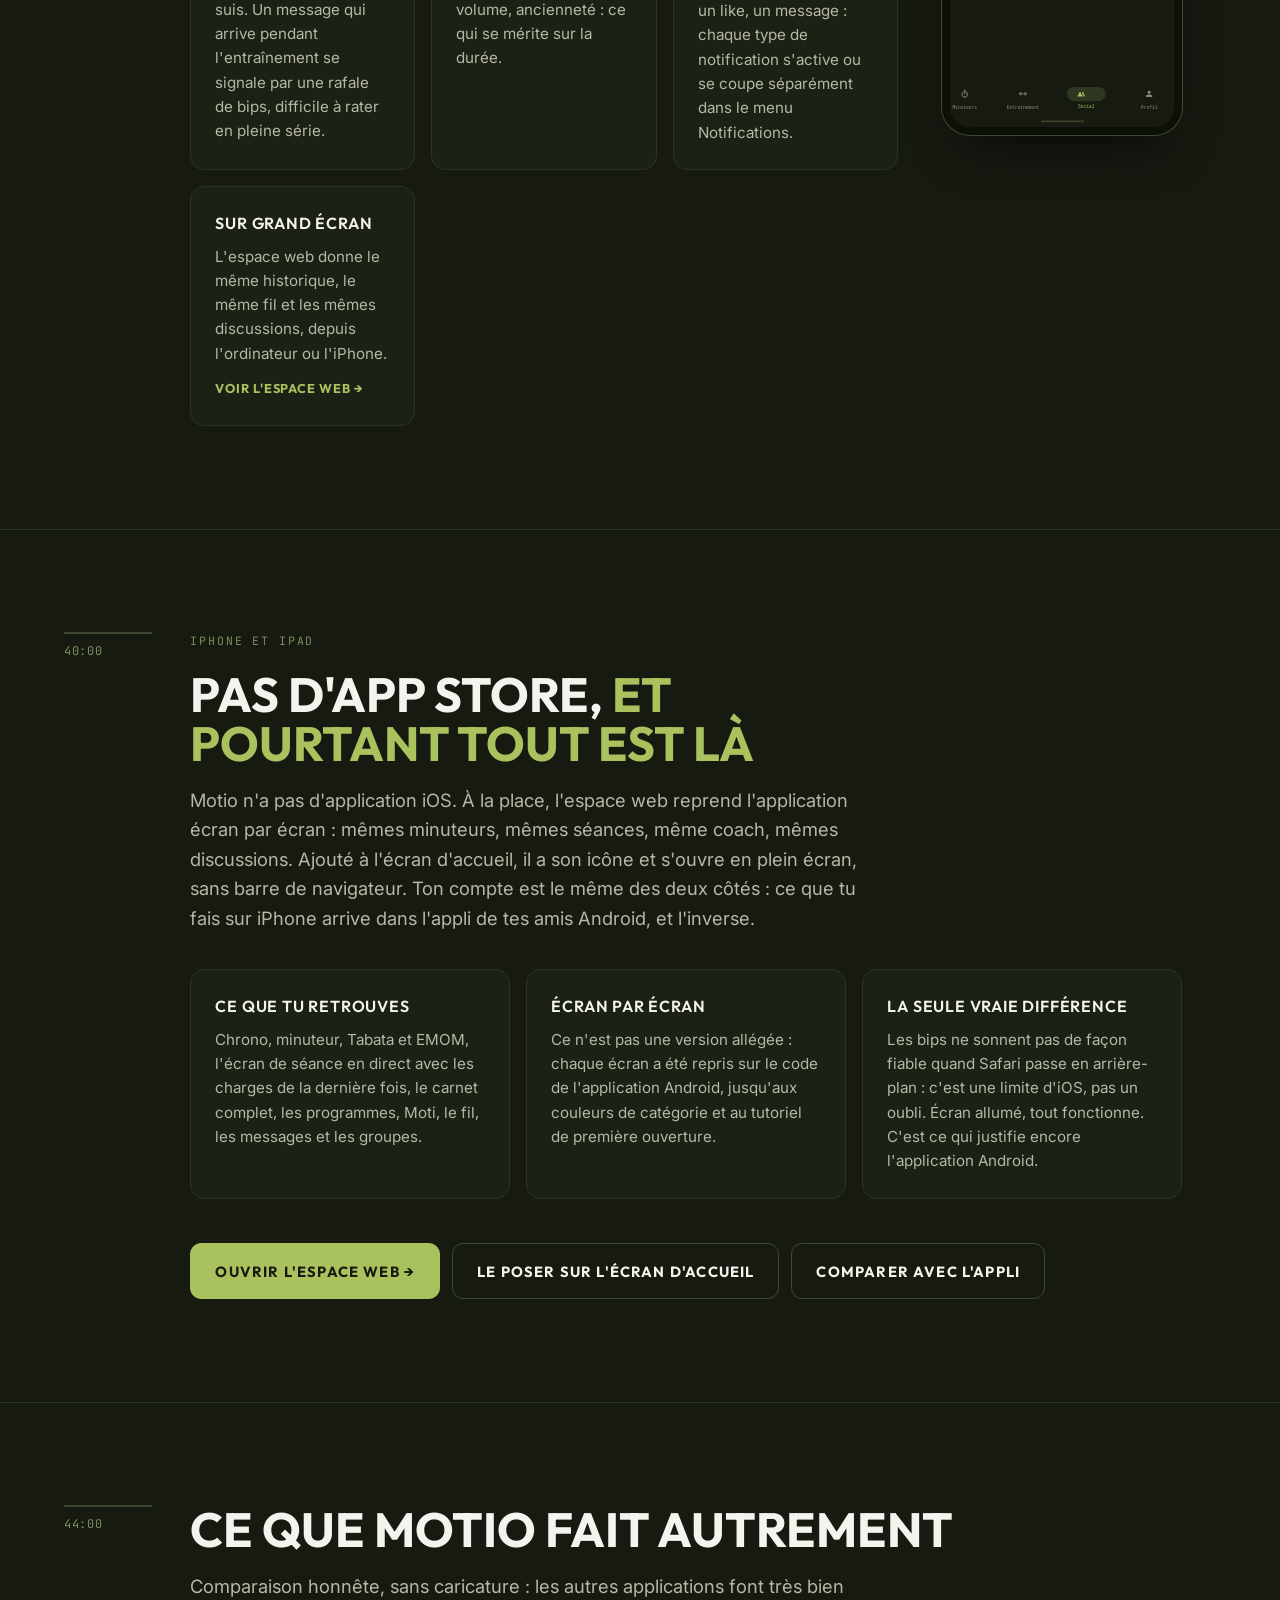
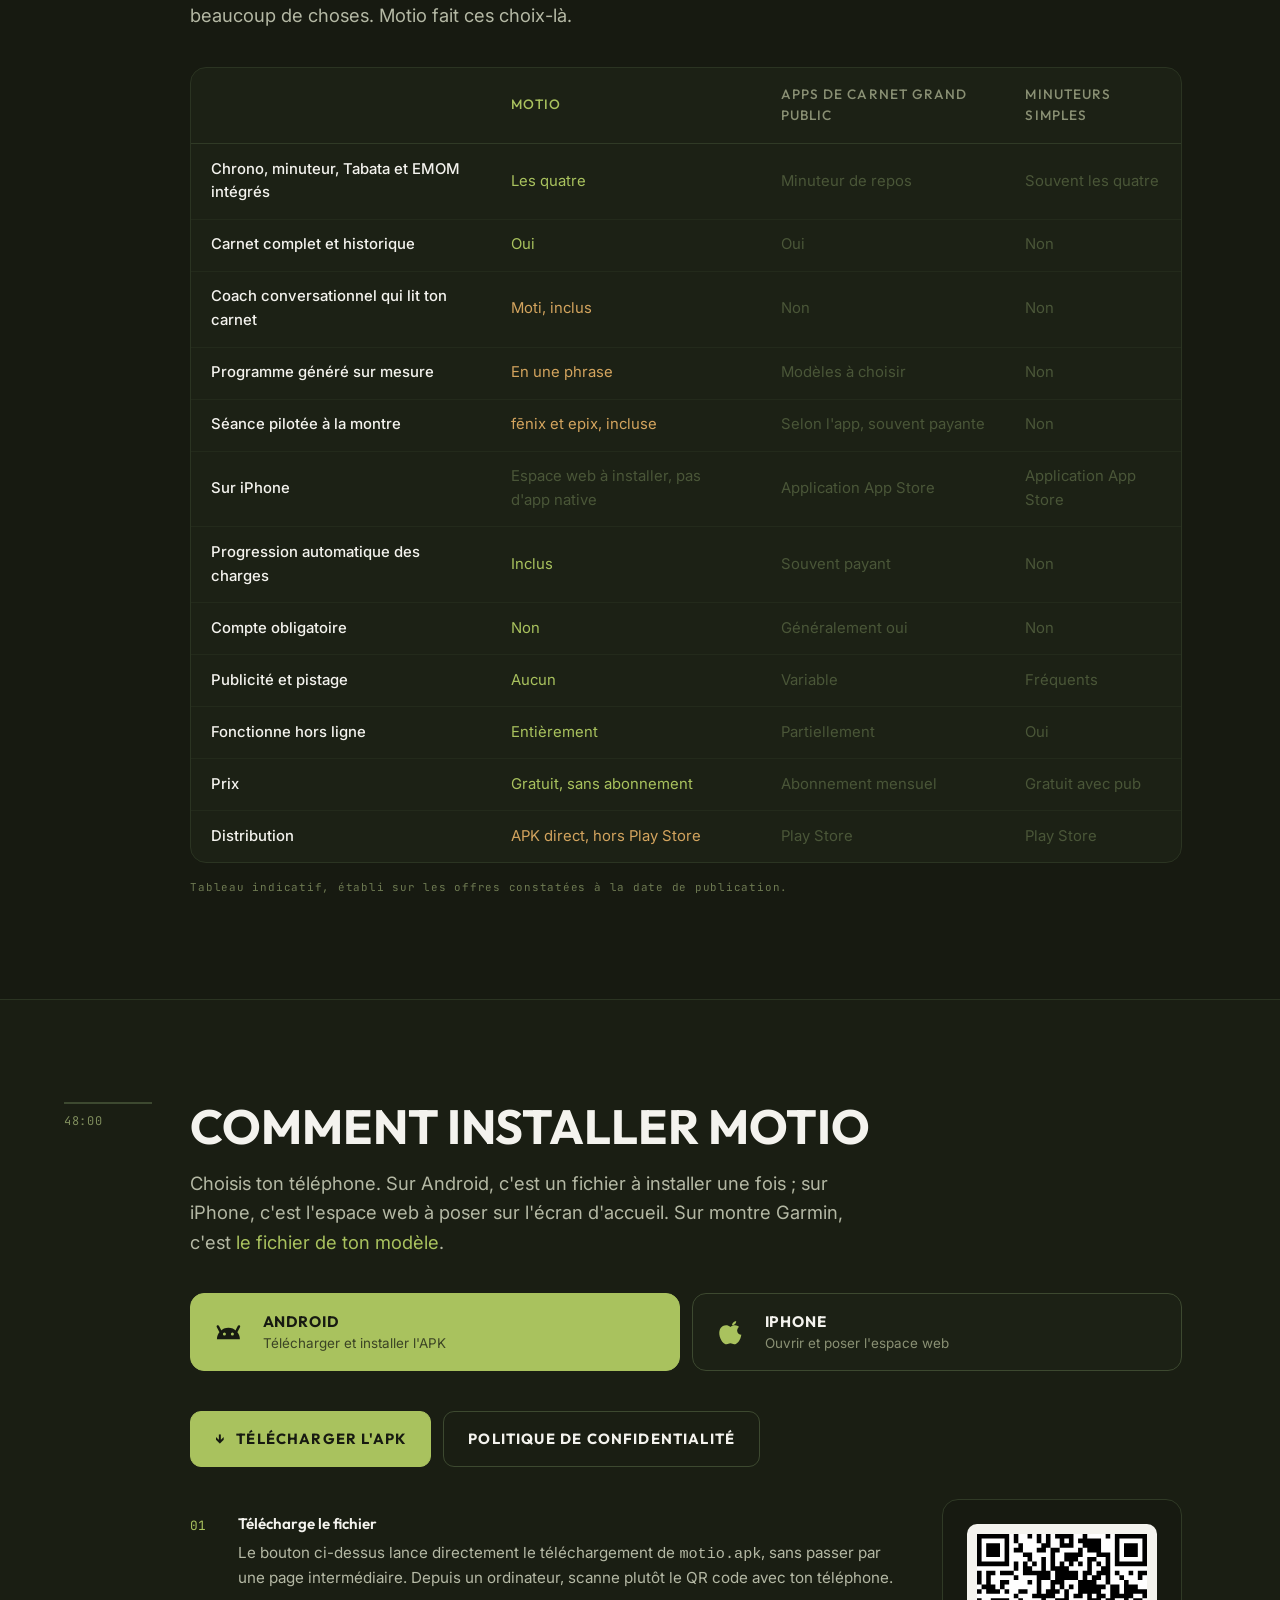
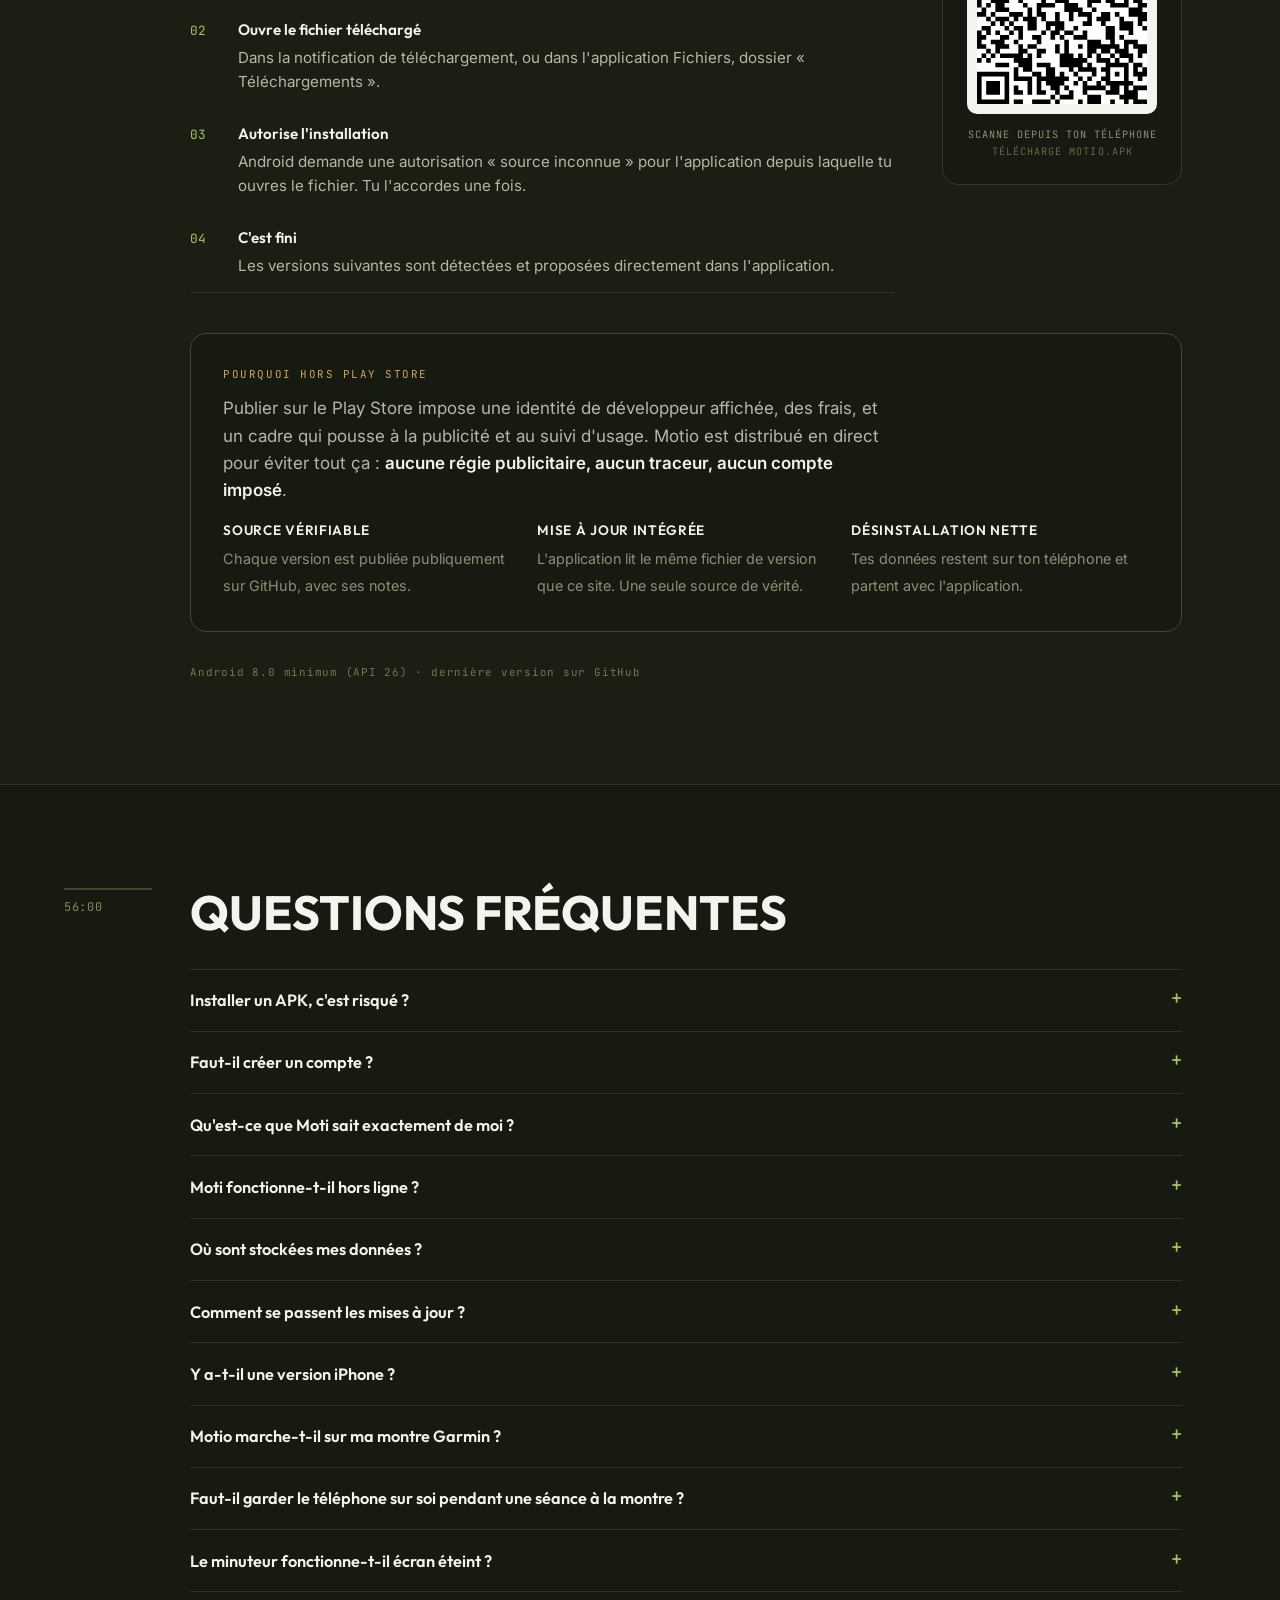
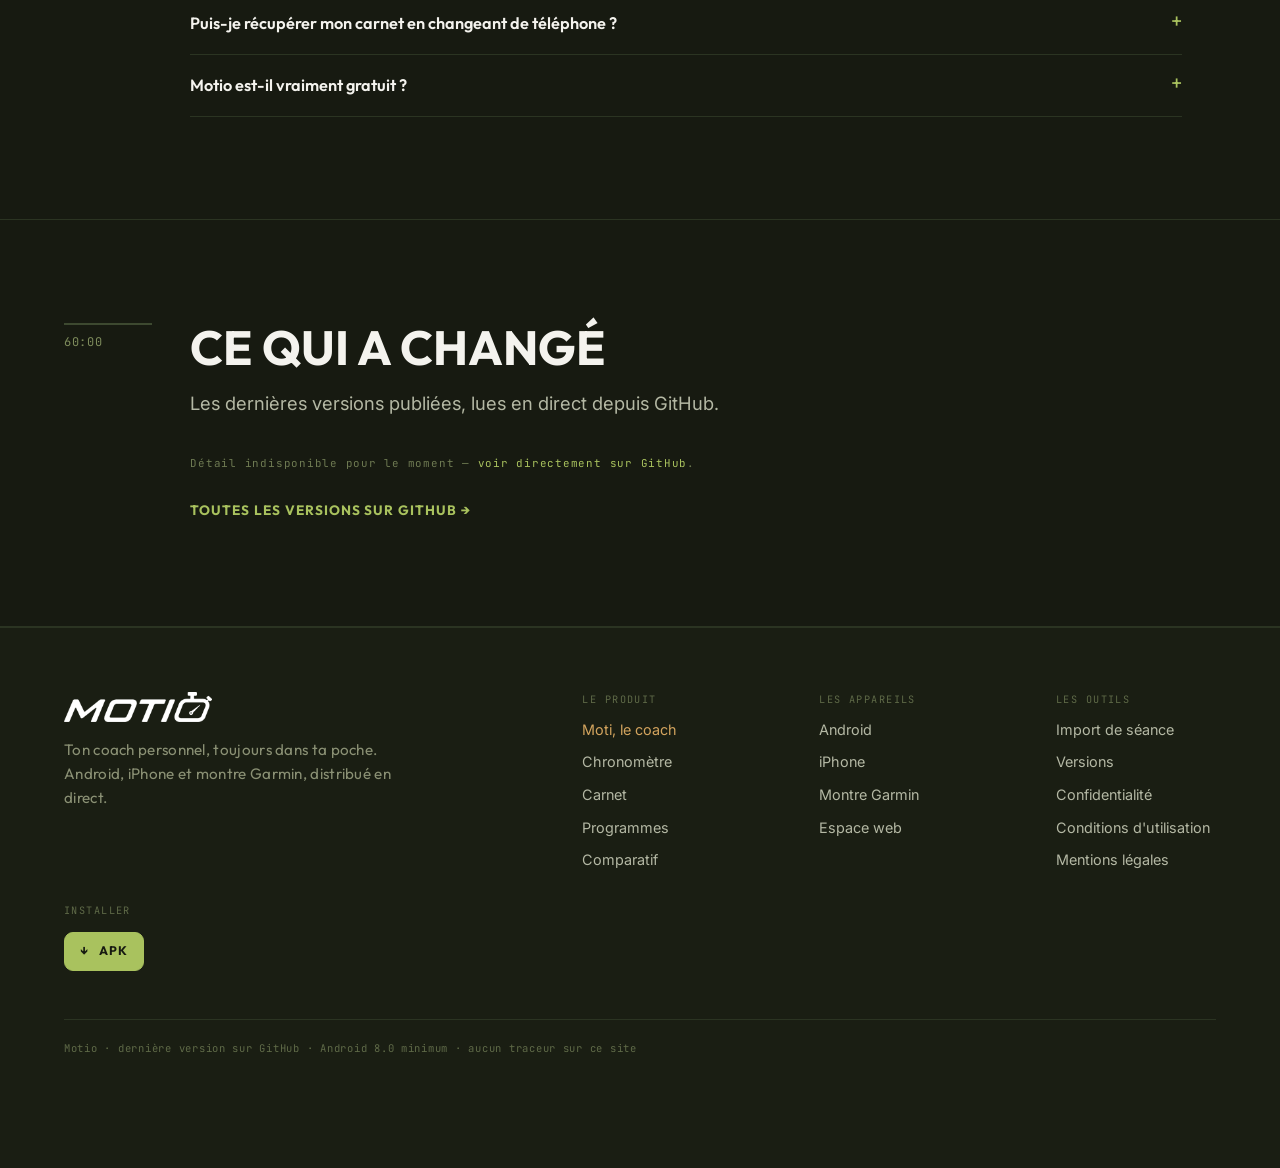
==== commit 0e037ab4: "Site vitrine : bouton Espace web dans la barre haute Deux portes d'entree cote a cote : essayer tout" ====
--- a/index.html
+++ b/index.html
@@ -33,7 +33,14 @@
     <a href="#comparatif">Comparatif</a>
     <a href="#faq">FAQ</a>
   </nav>
-  <a class="btn btn-sm" href="https://github.com/Motio-training/motio-updates/releases/latest/download/motio.apk" rel="noopener">Télécharger</a>
+  <!-- Deux portes d'entrée : essayer tout de suite dans le navigateur, ou
+       installer l'application. Sur iOS, site.js masque « Espace web » — le
+       bouton de téléchargement y devient déjà « Ouvrir l'espace web », et
+       deux boutons vers la même page n'apprendraient rien. -->
+  <div class="topbar-actions">
+    <a class="btn btn-sm btn-ghost" id="btnEspaceWeb" href="app/">Espace web</a>
+    <a class="btn btn-sm" href="https://github.com/Motio-training/motio-updates/releases/latest/download/motio.apk" rel="noopener">Télécharger</a>
+  </div>
 </header>
 
 <main id="top">
--- a/assets/css/site.css
+++ b/assets/css/site.css
@@ -92,6 +92,21 @@
 .topnav a:hover{color:var(--text)}
 .topnav a.gold,.foot-col a.gold{color:var(--accent-2)}
 .topnav a.gold:hover,.foot-col a.gold:hover{color:var(--text)}
+
+/* Les boutons de la barre ne se laissent pas comprimer : c'est la navigation,
+   qui défile déjà horizontalement, qui cède la place sur un écran étroit. */
+.topbar-actions{display:flex;align-items:center;gap:.5rem;flex:0 0 auto}
+.topbar-actions .btn{flex:0 0 auto}
+/* Sous 560px, le logo complet, les deux boutons et le menu ne tiennent plus
+   sur une ligne. Le menu passe dessous, et le logo se réduit à la marque
+   seule : avec le mot, la barre réclamait une troisième ligne et occupait
+   un sixième de l'écran alors qu'elle est collante. */
+@media (max-width:560px){
+  .topbar{flex-wrap:wrap;row-gap:.55rem}
+  .brand .word{display:none}
+  .topnav{order:3;flex-basis:100%;mask-image:none;-webkit-mask-image:none}
+  .topbar-actions{margin-left:auto}
+}
 
 /* ---------- boutons ---------- */
 .btn{
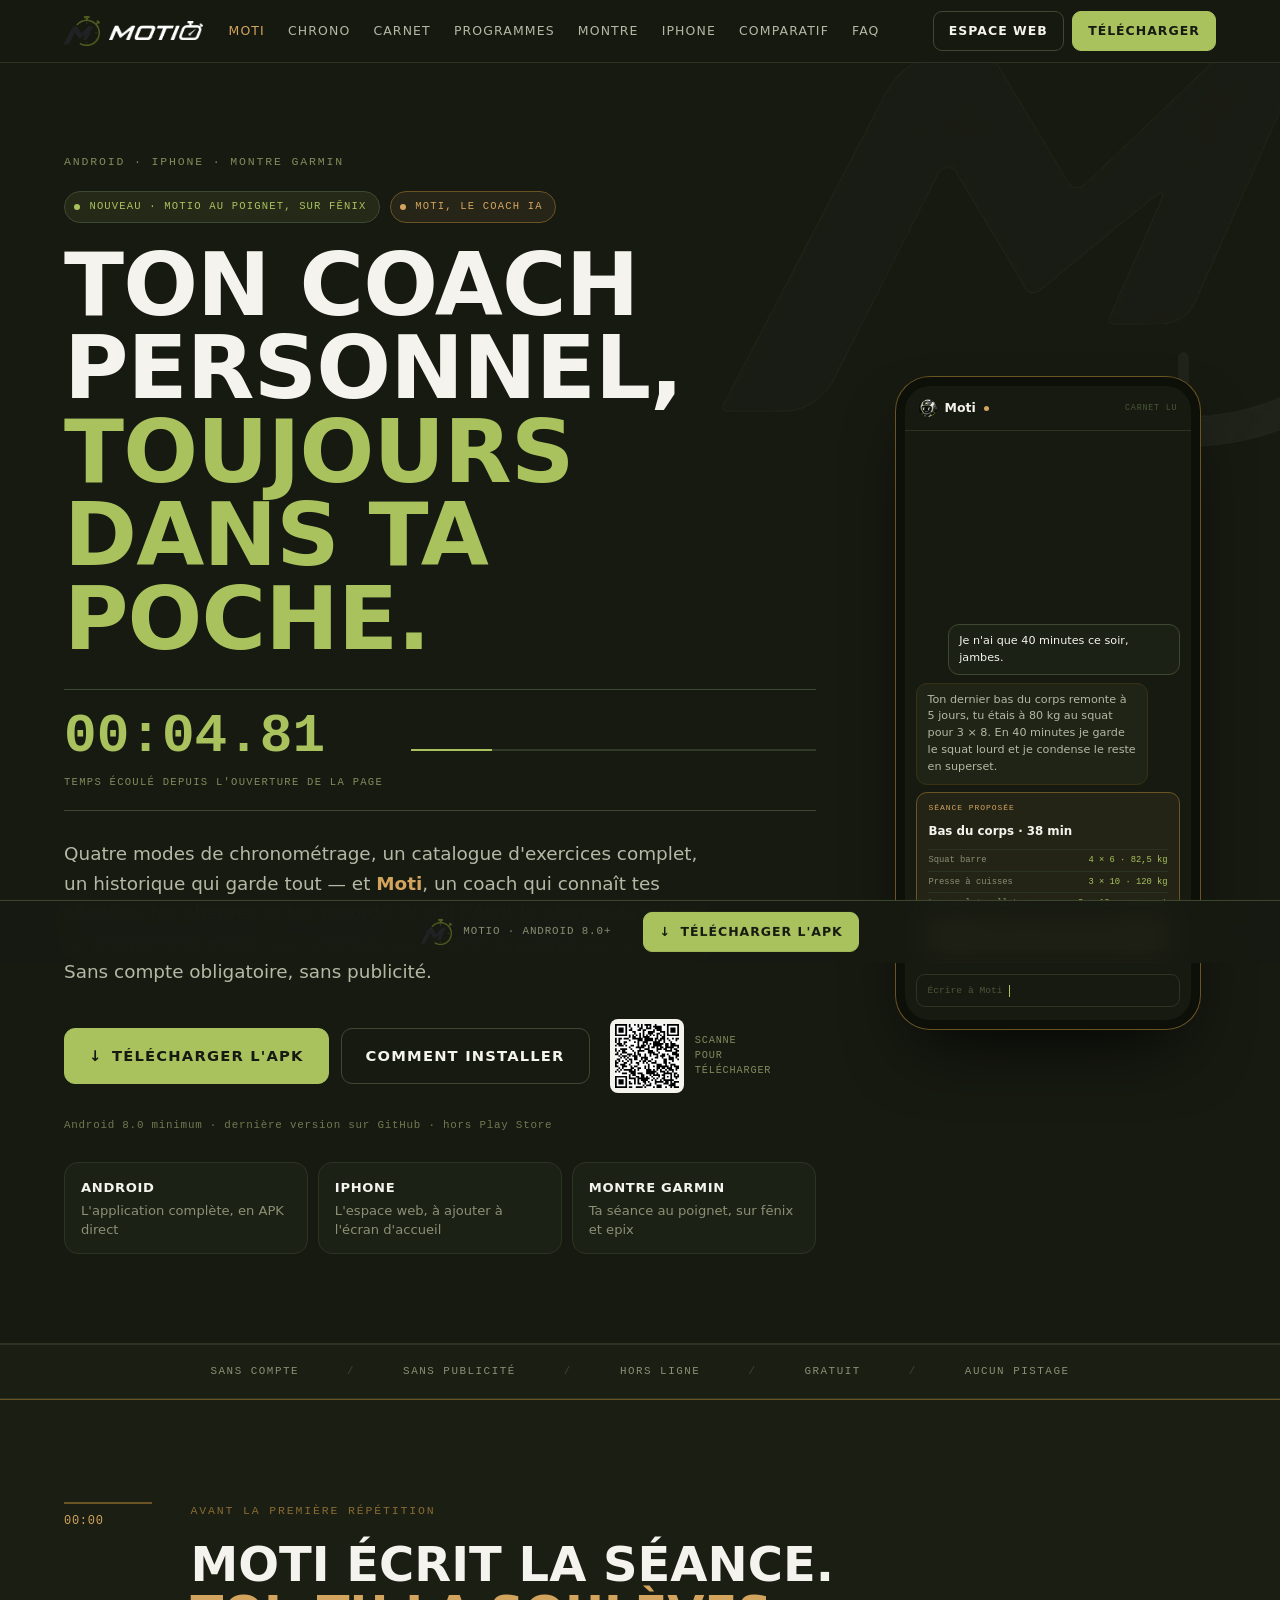
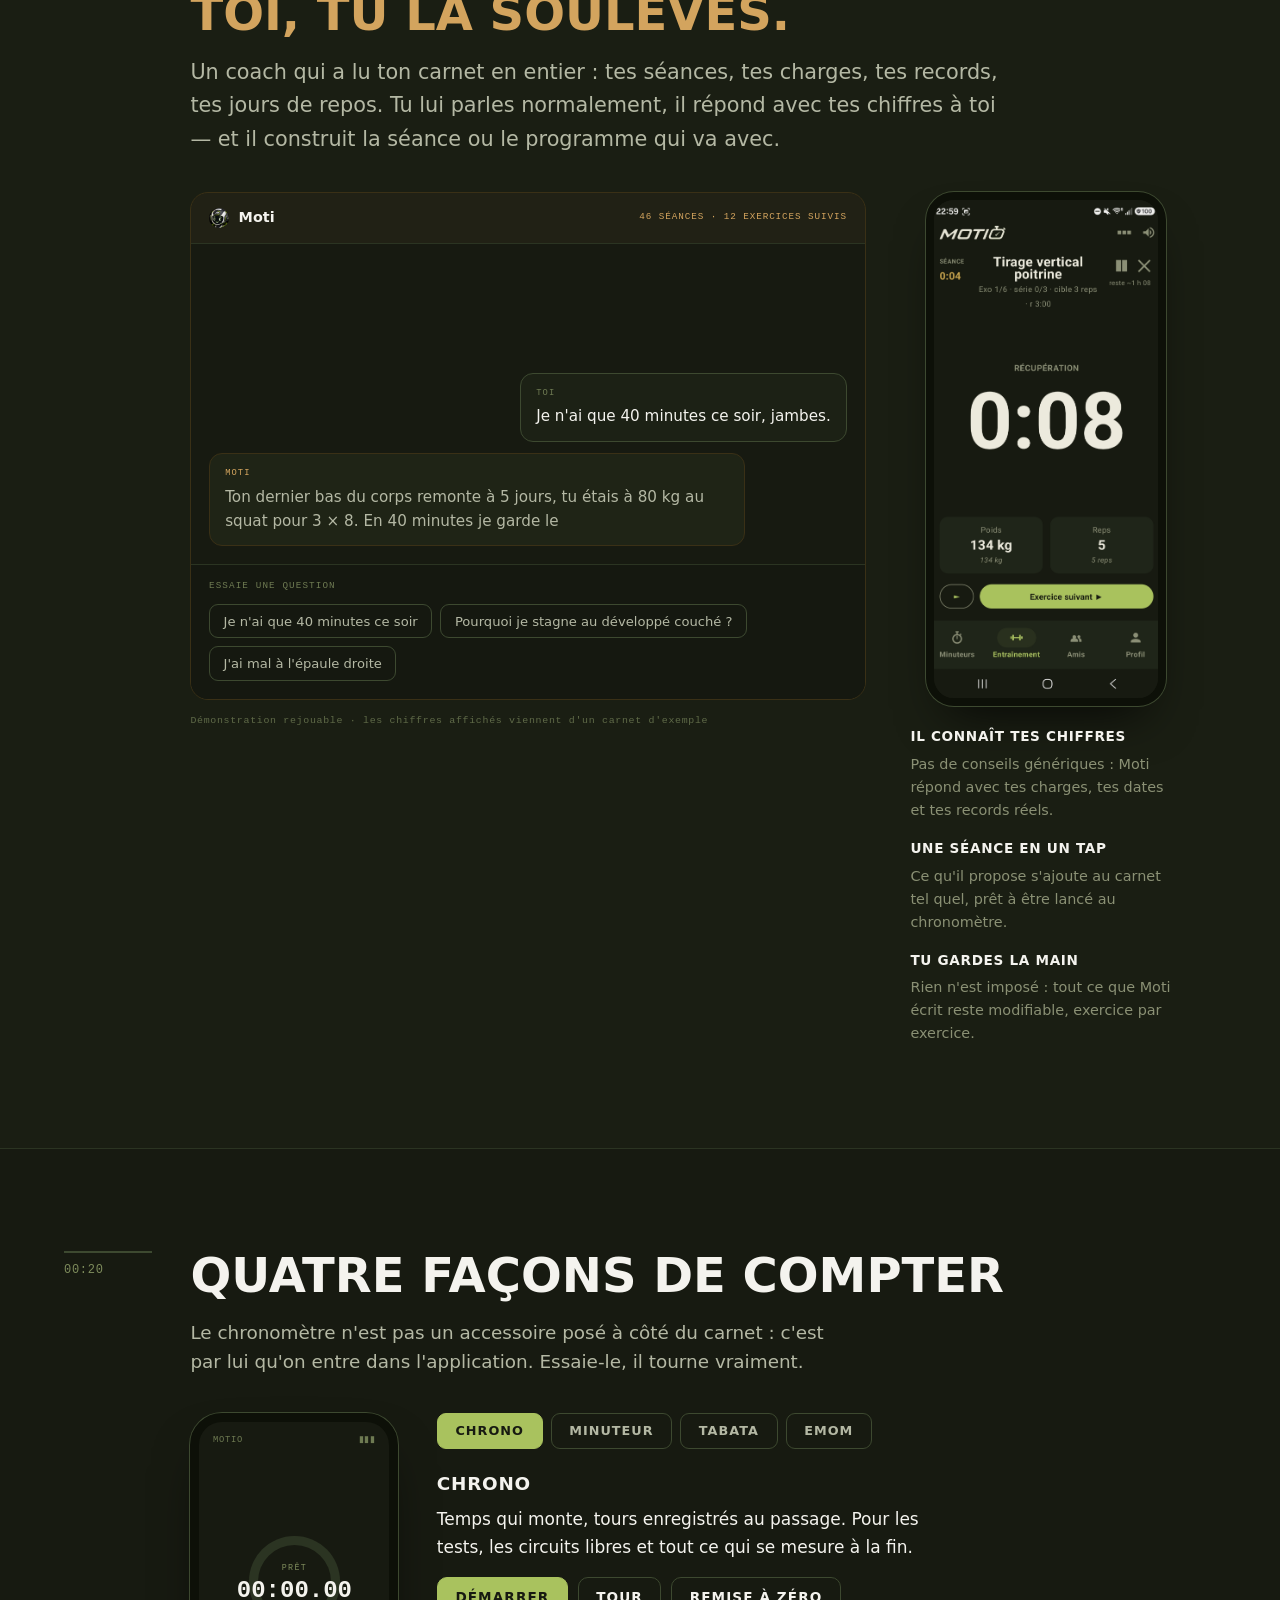
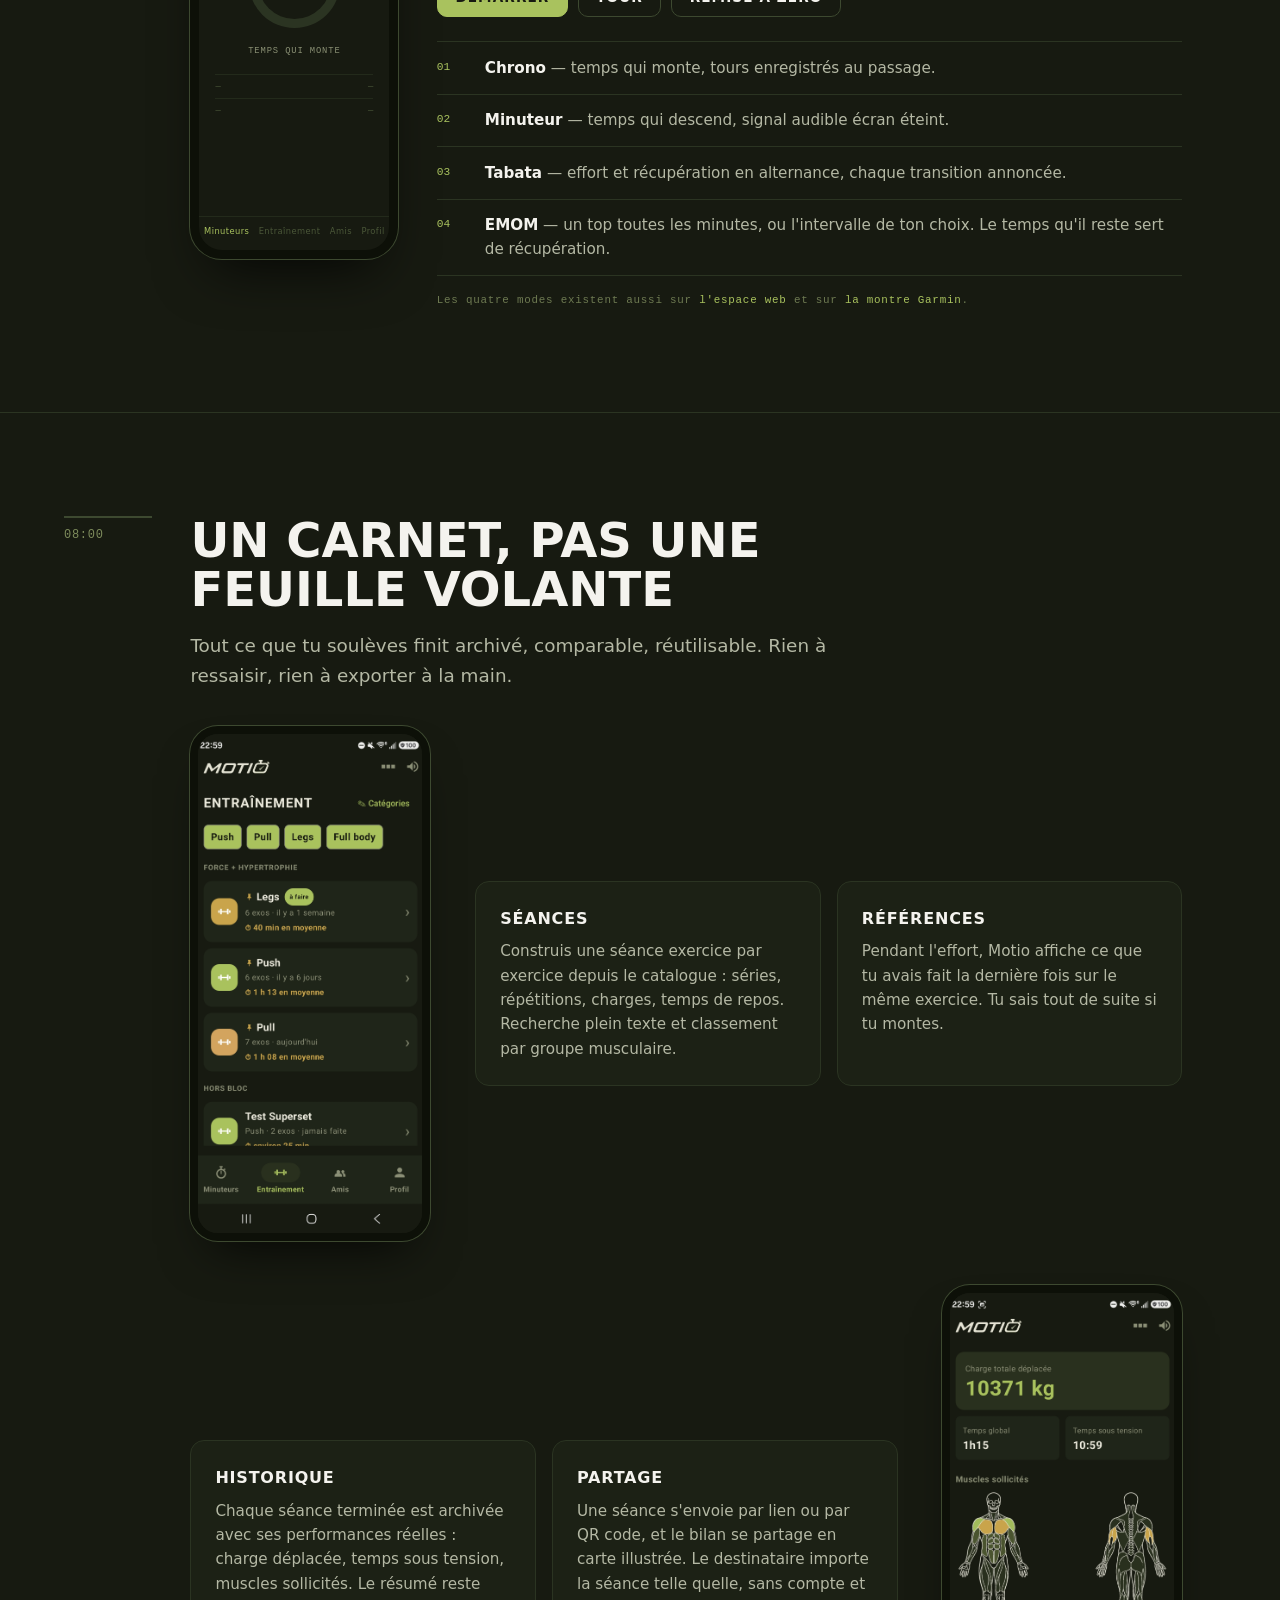
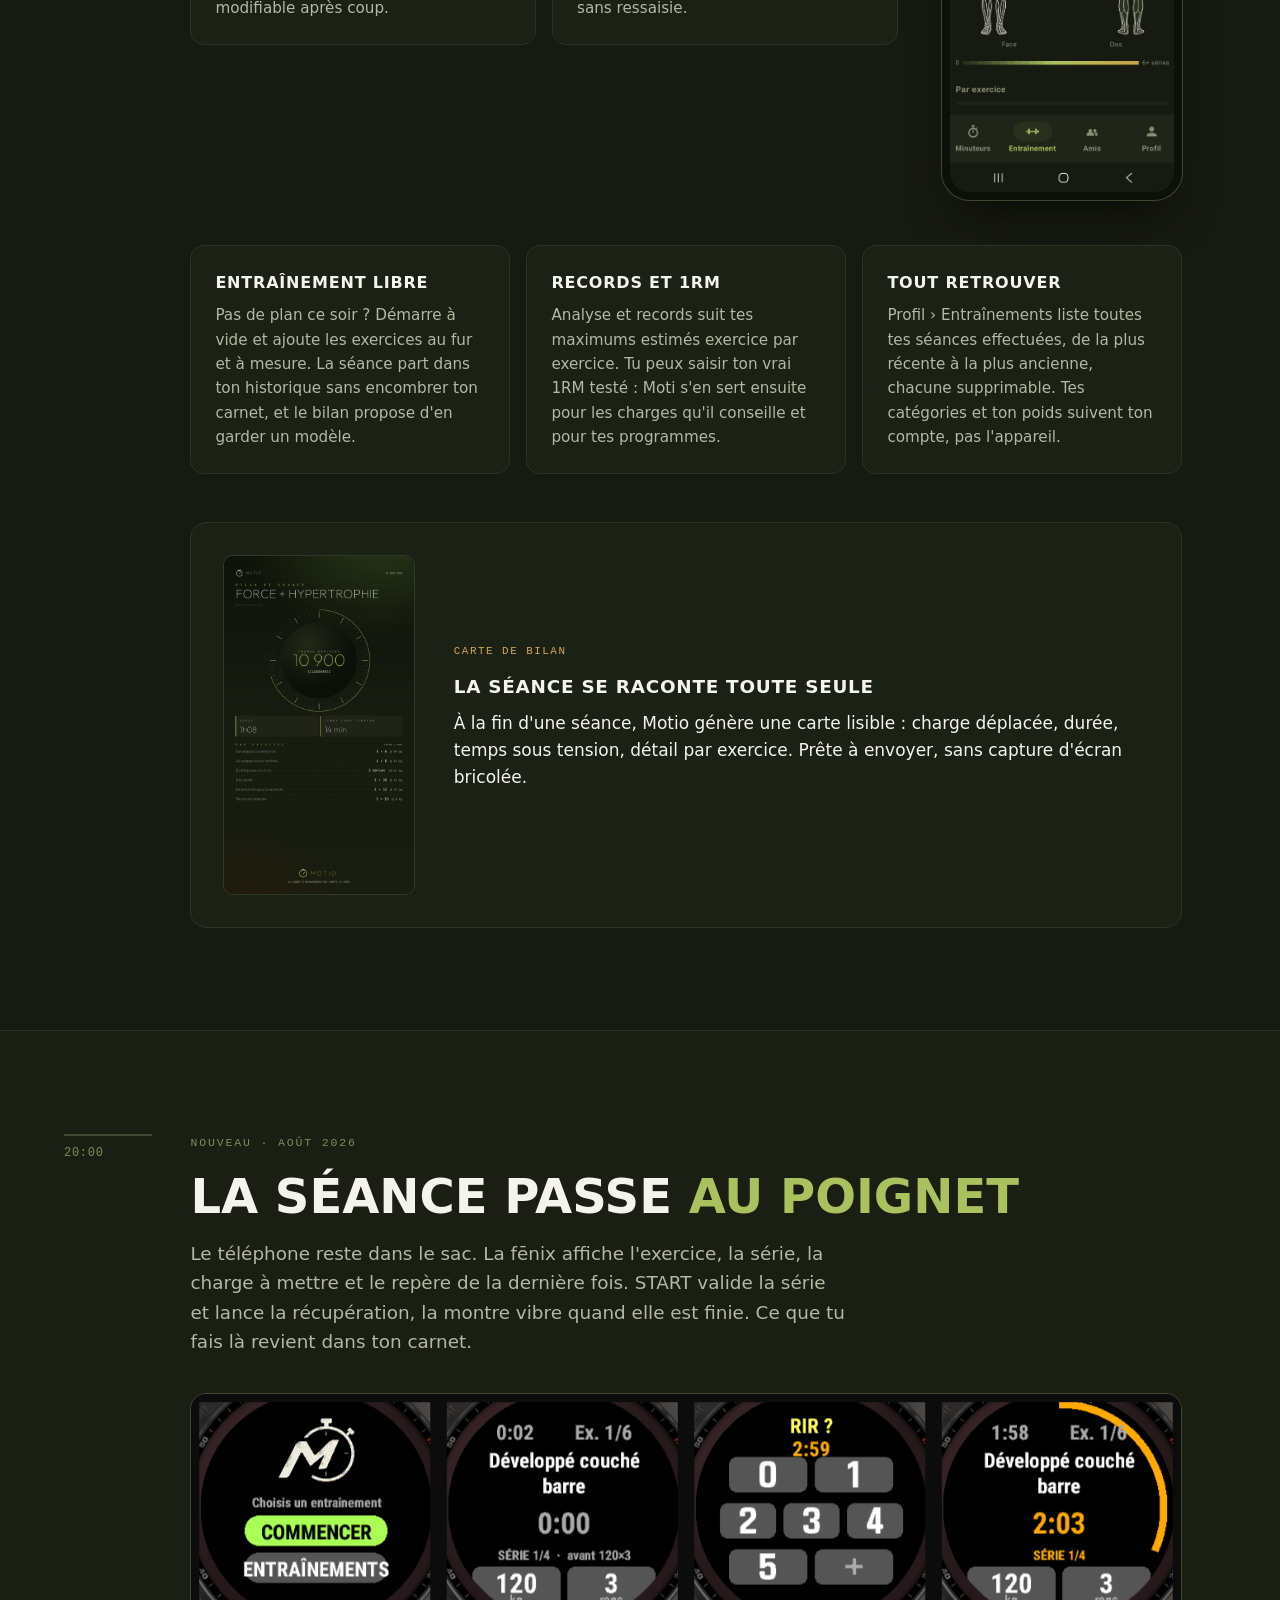
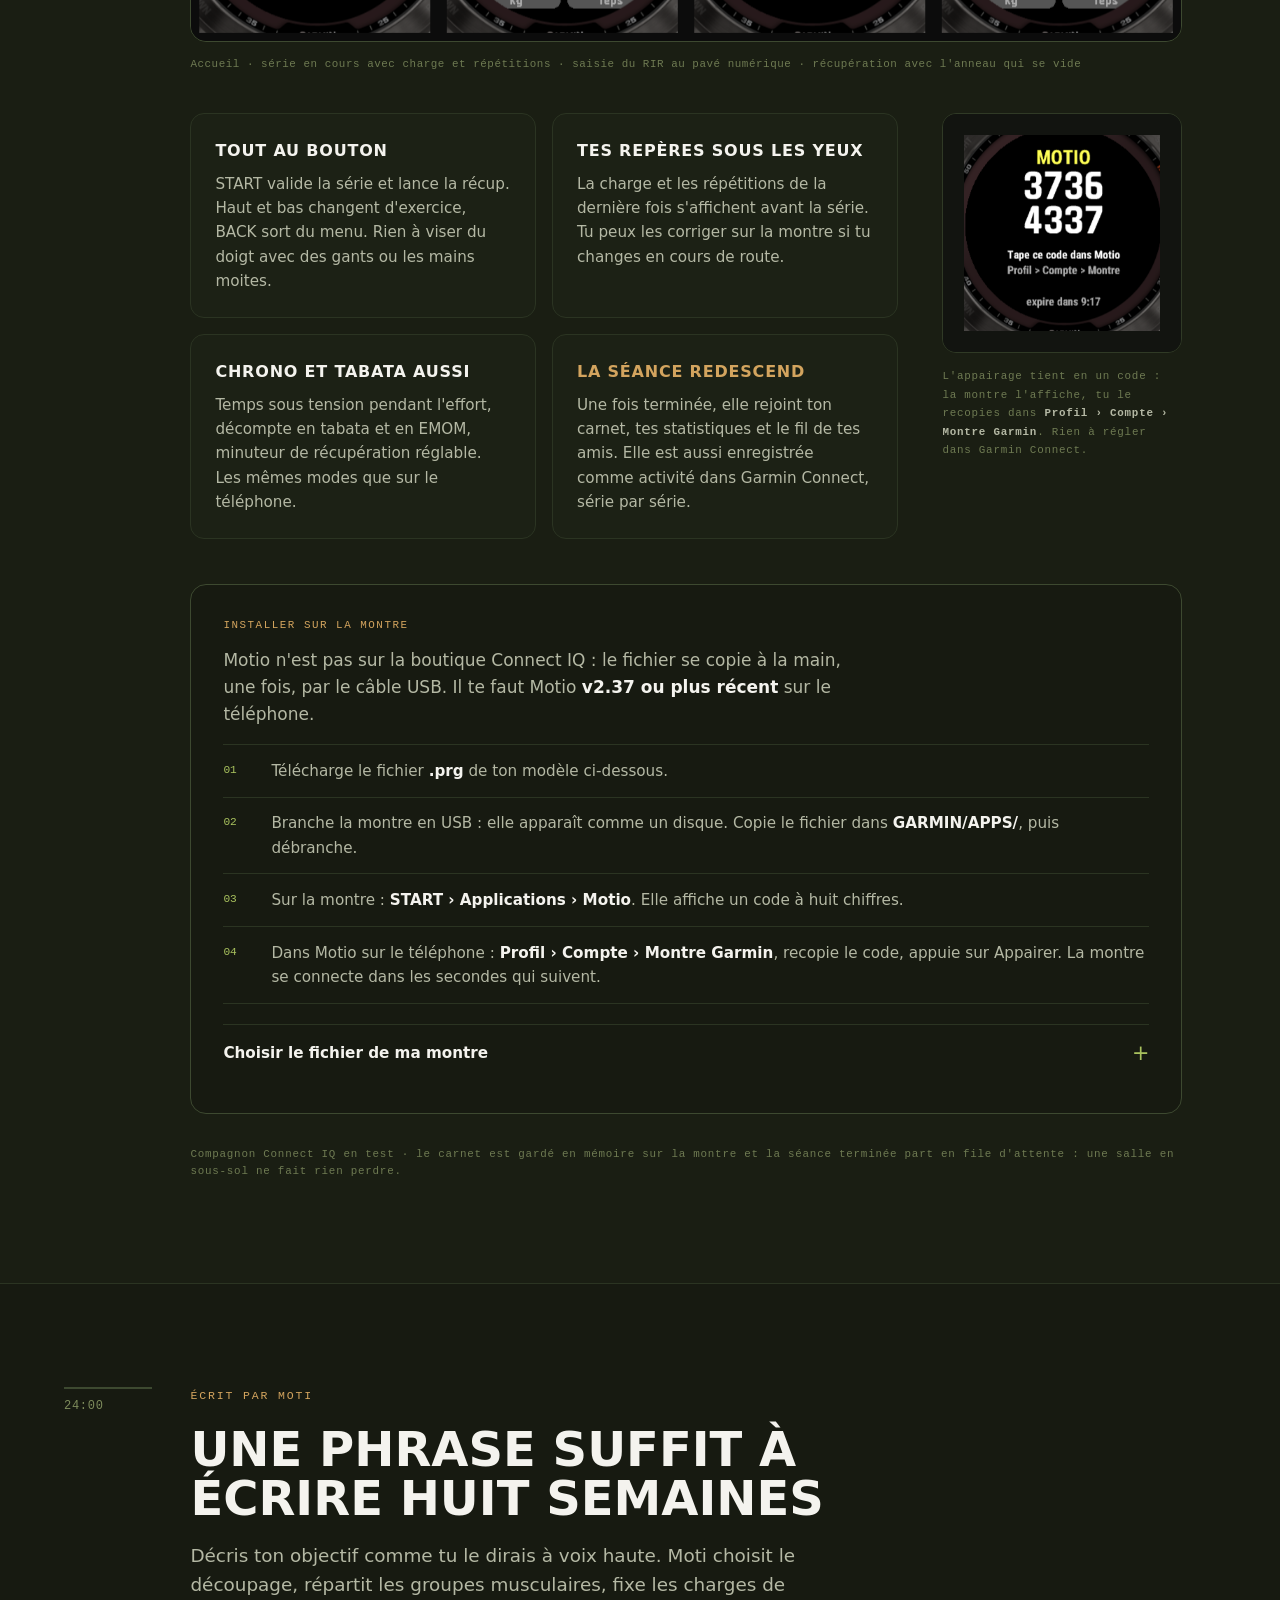
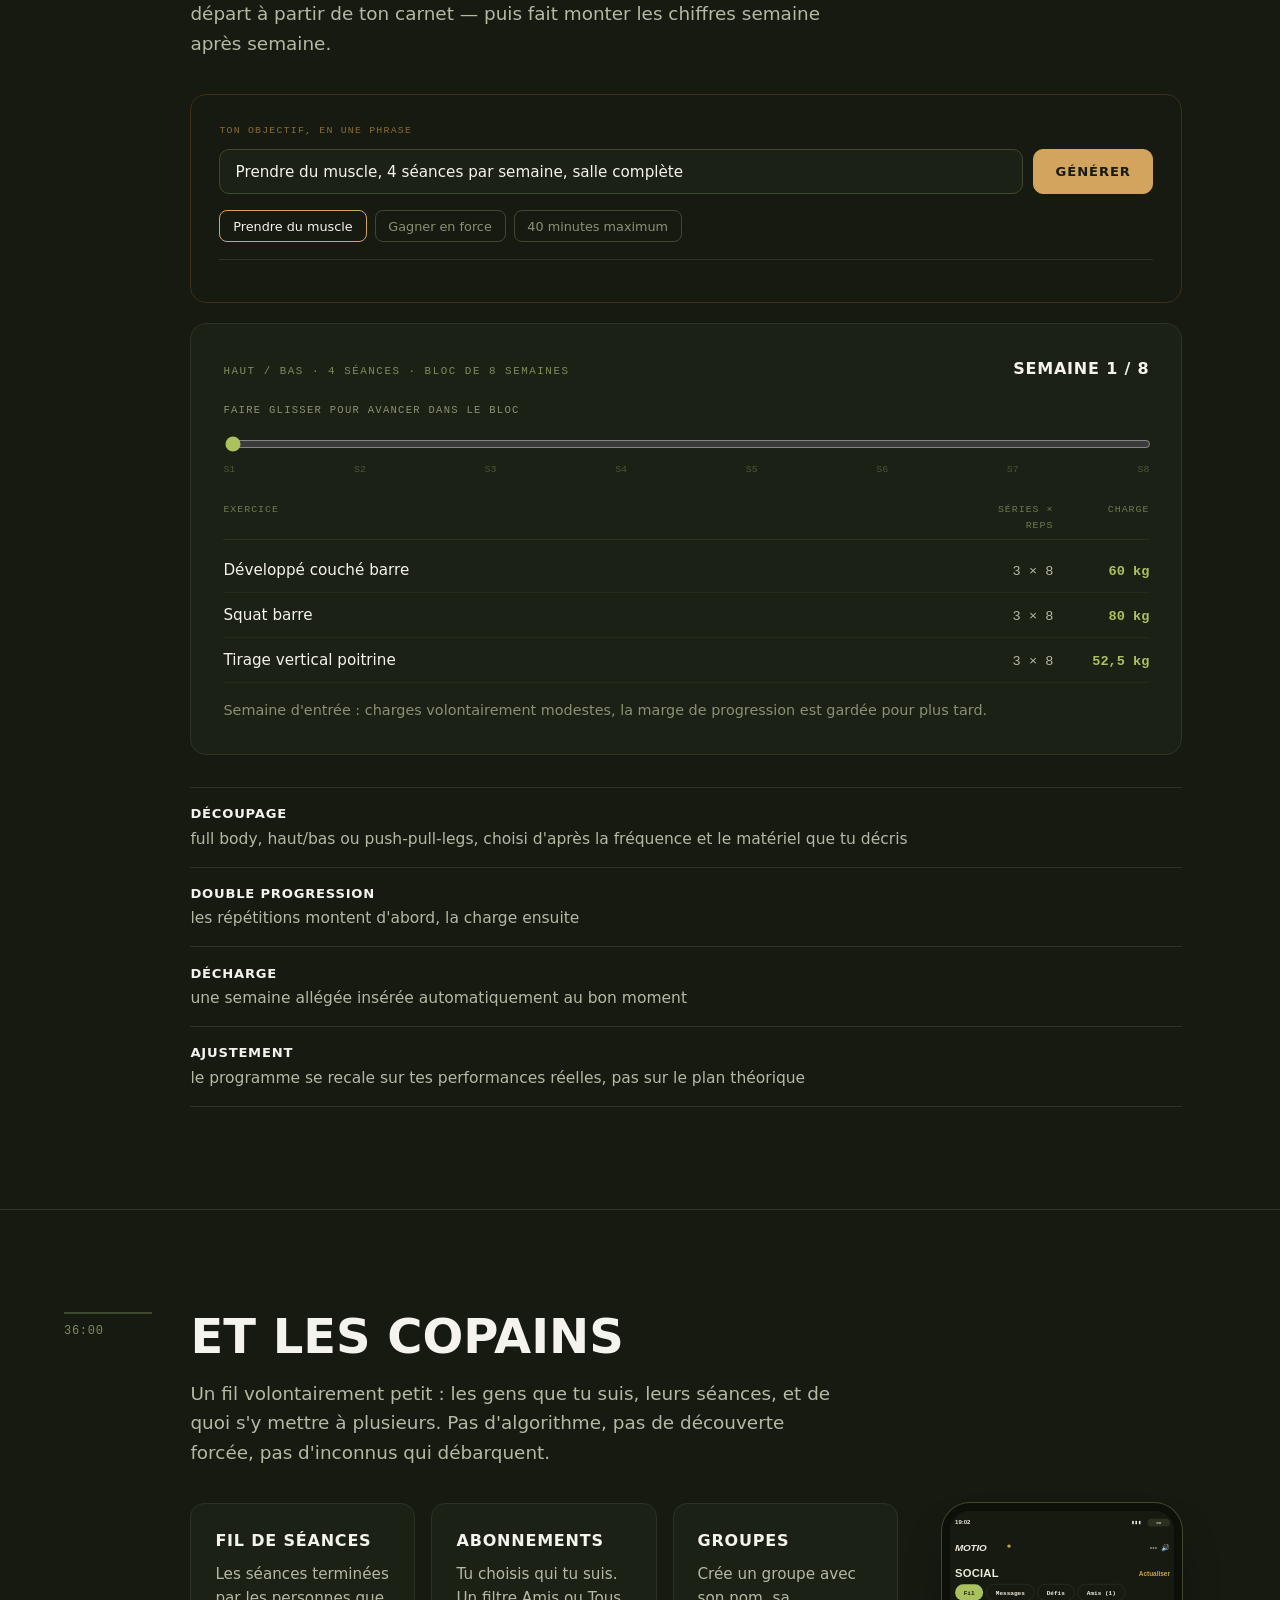
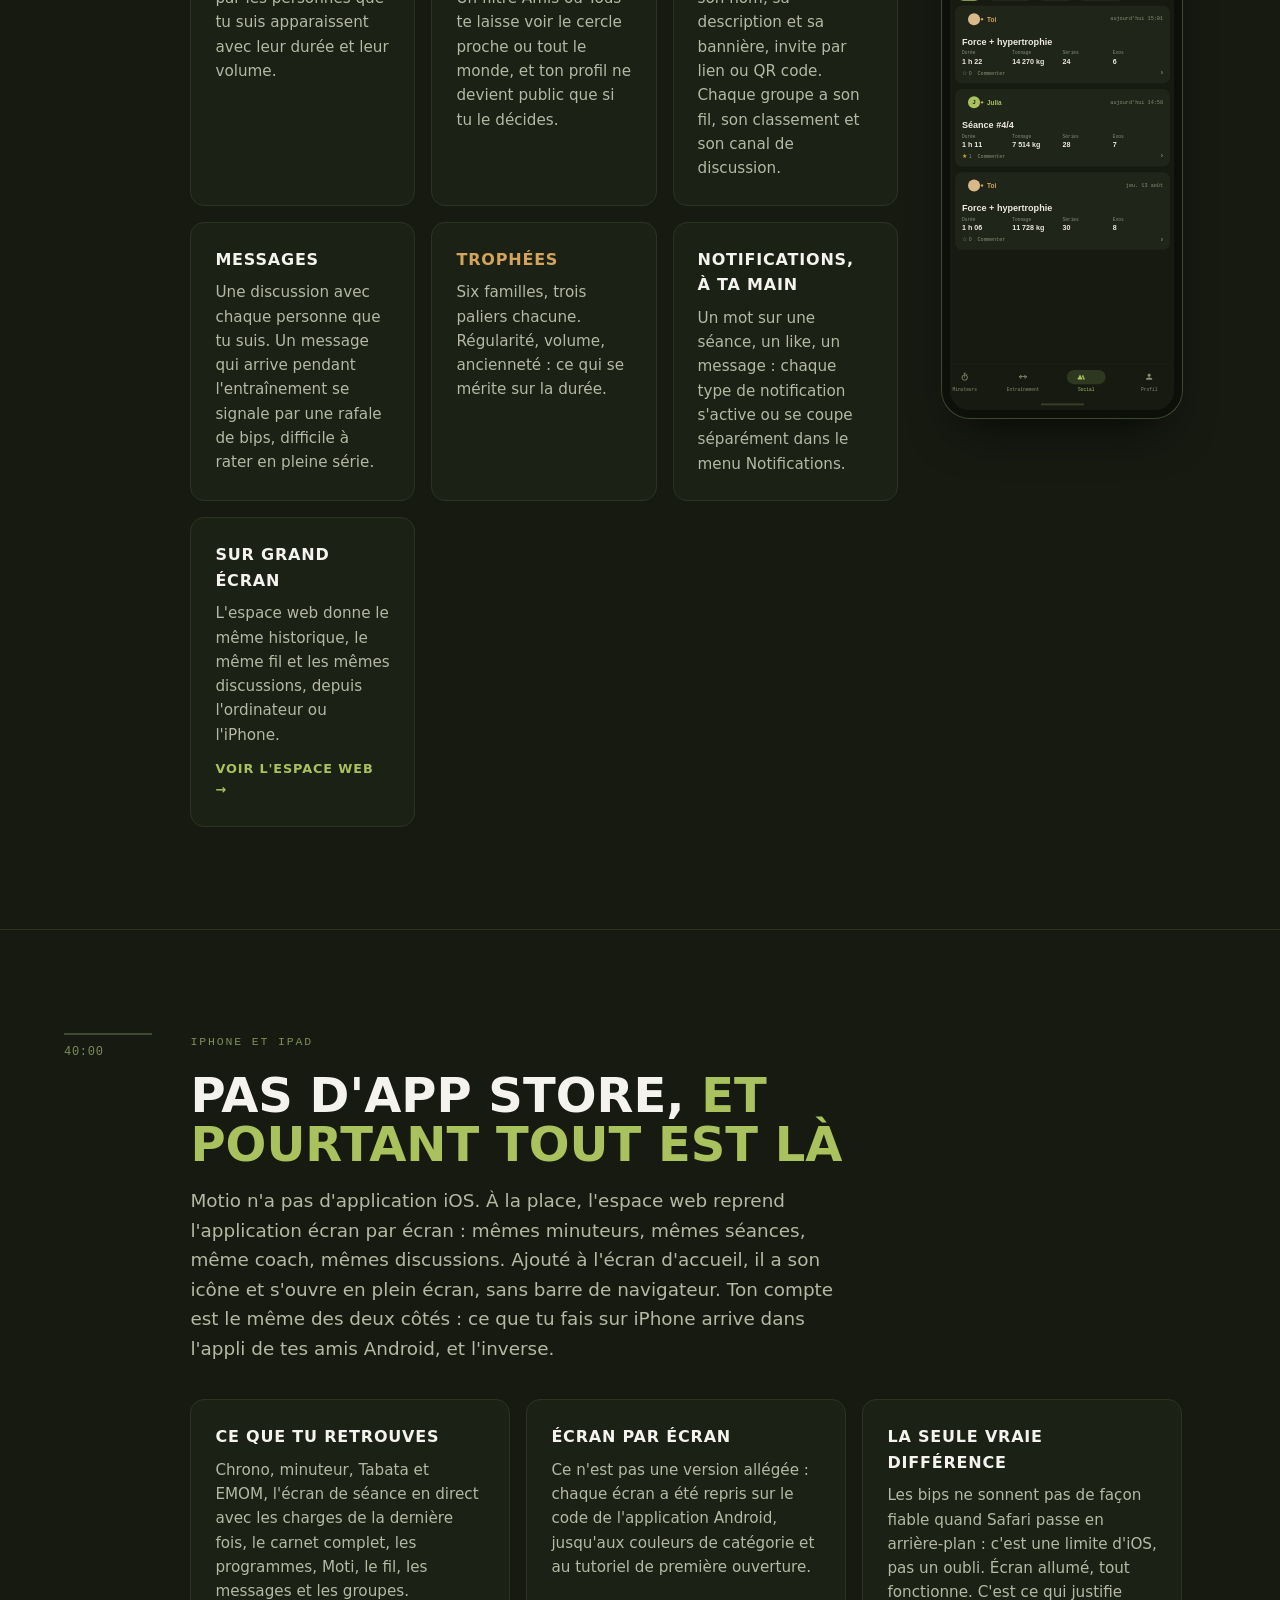
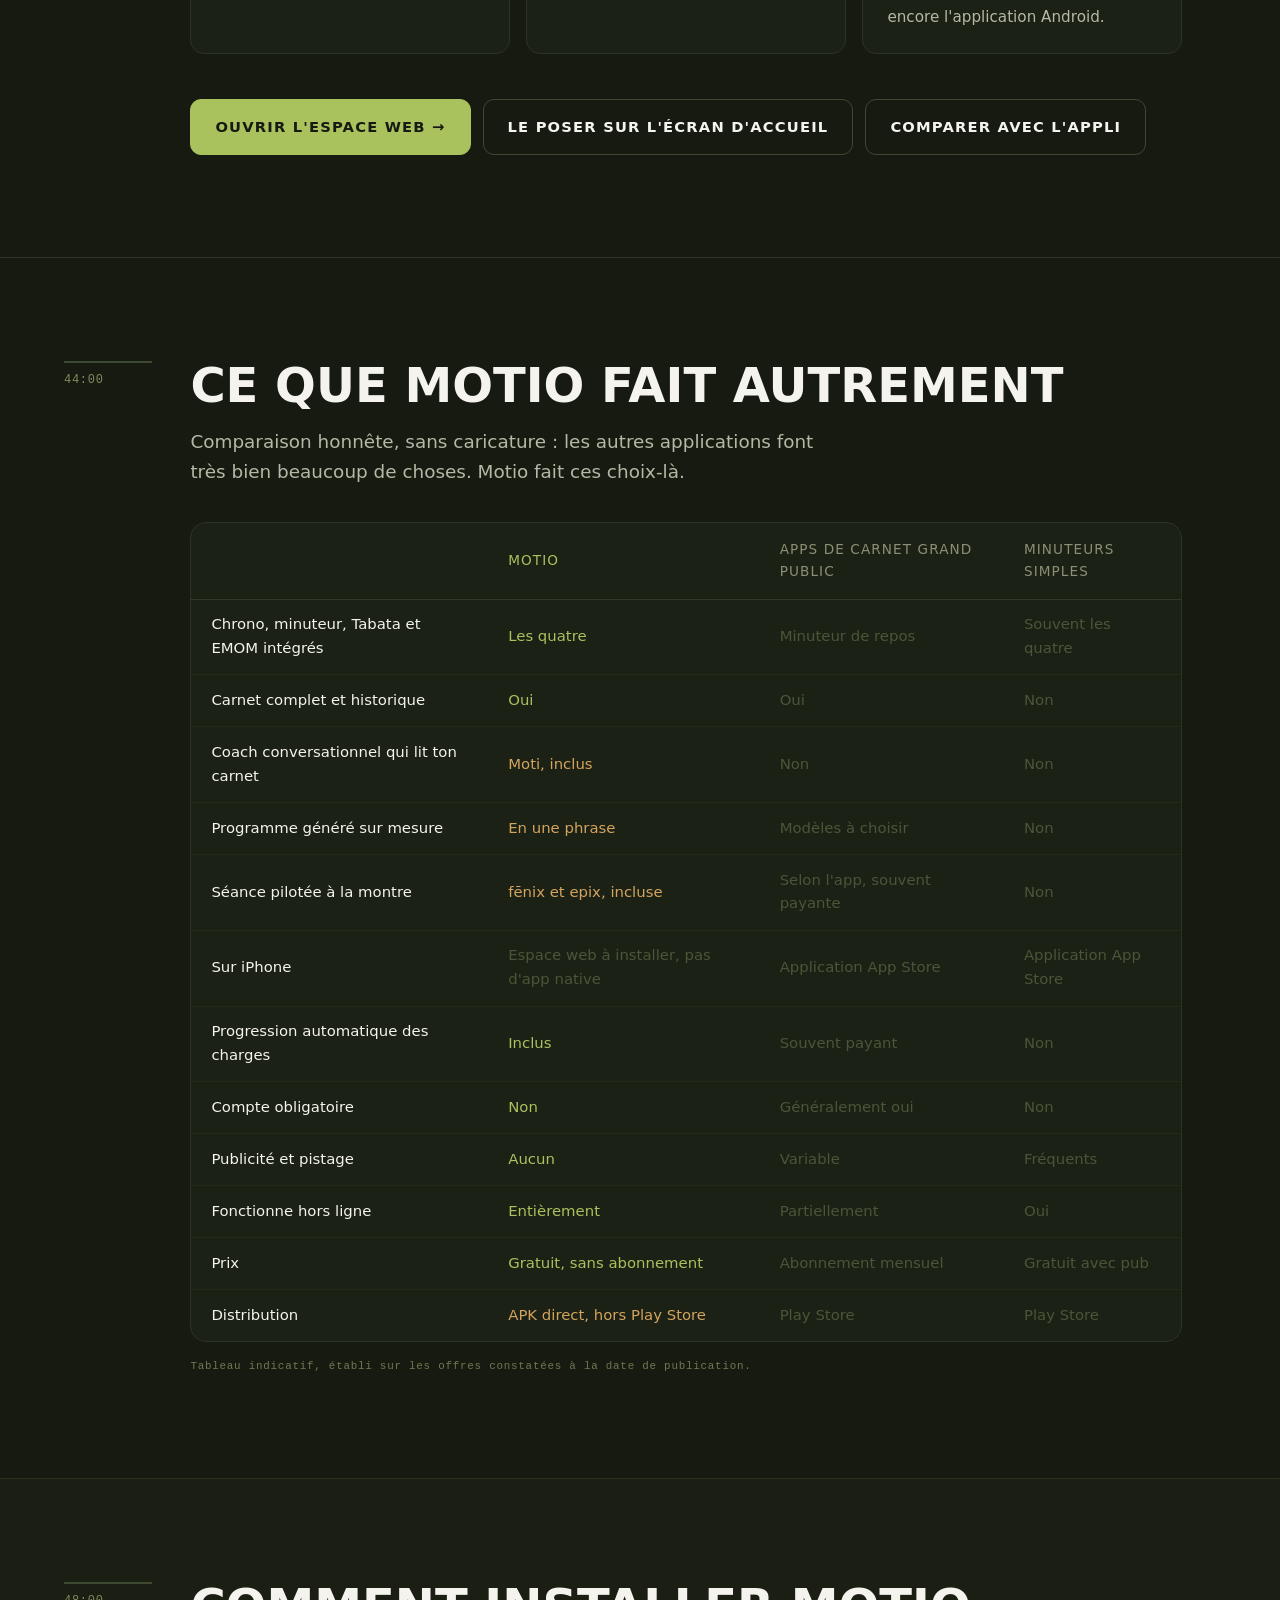
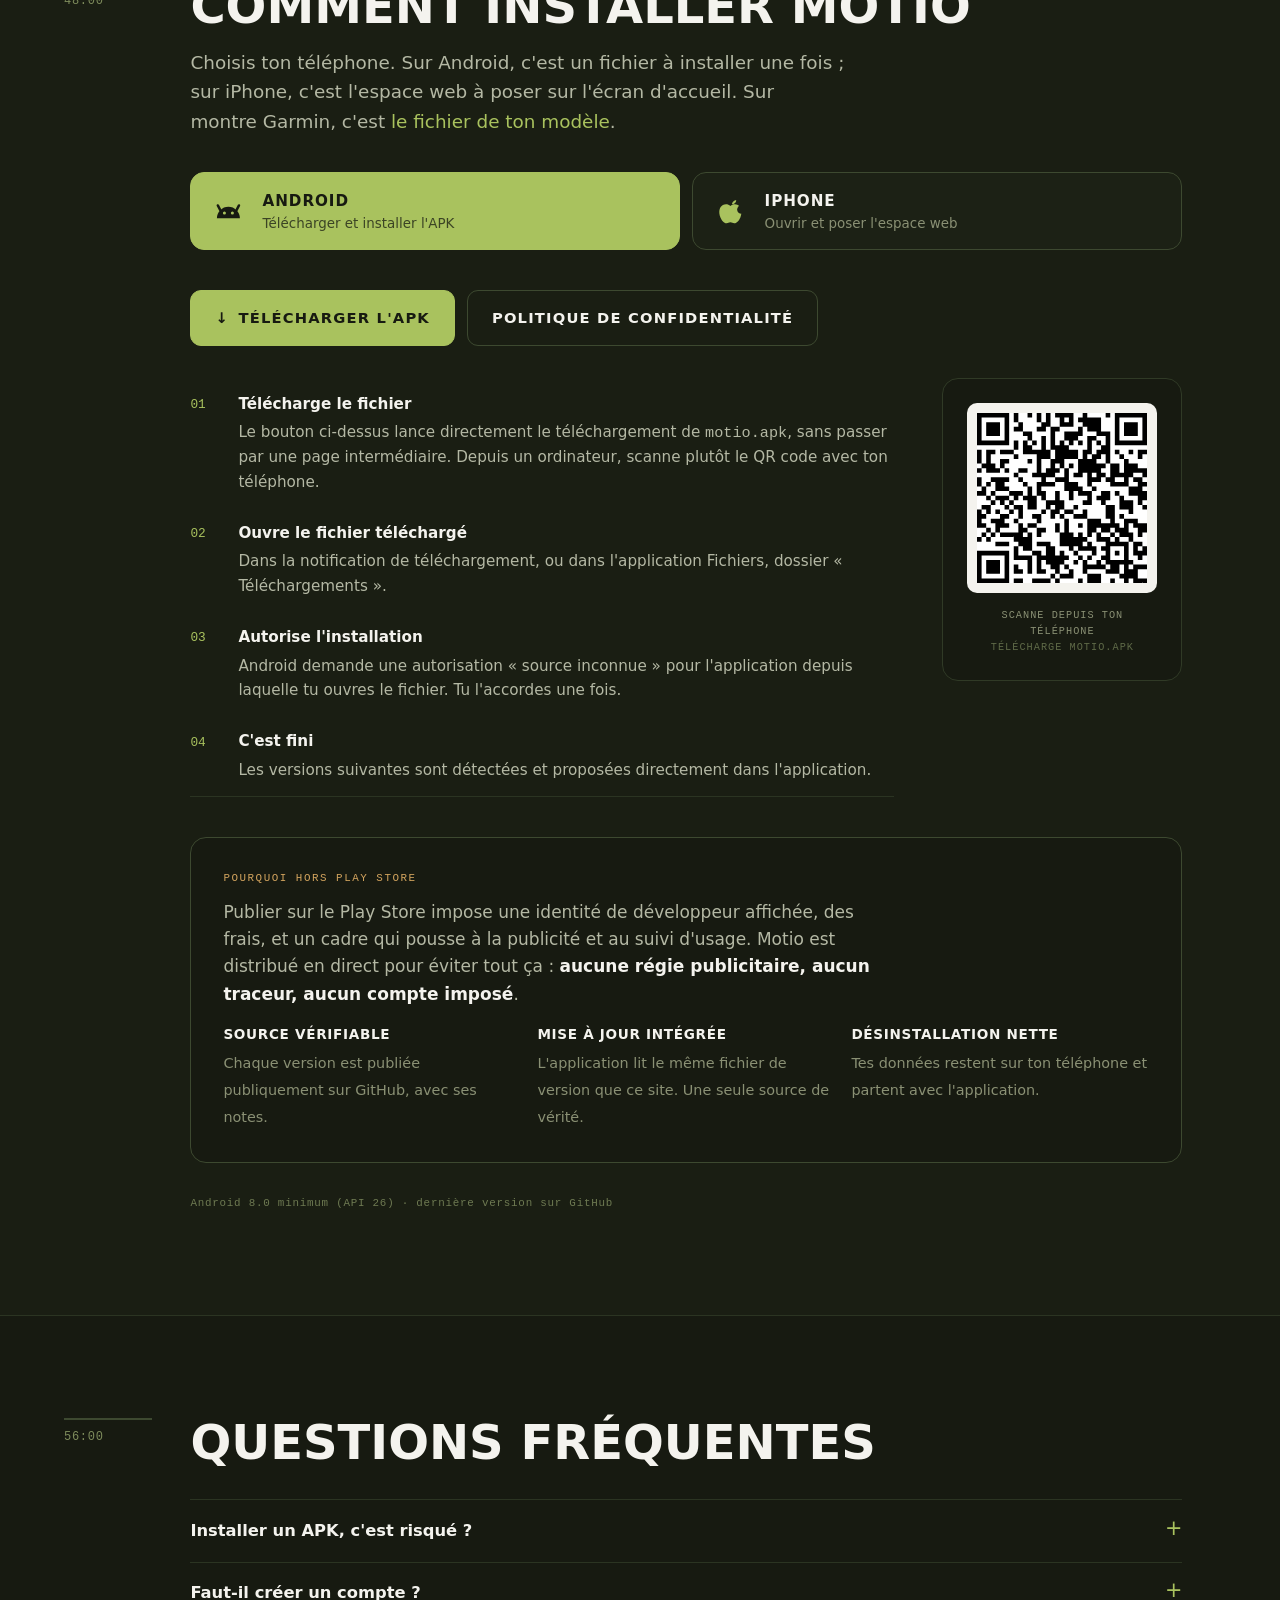
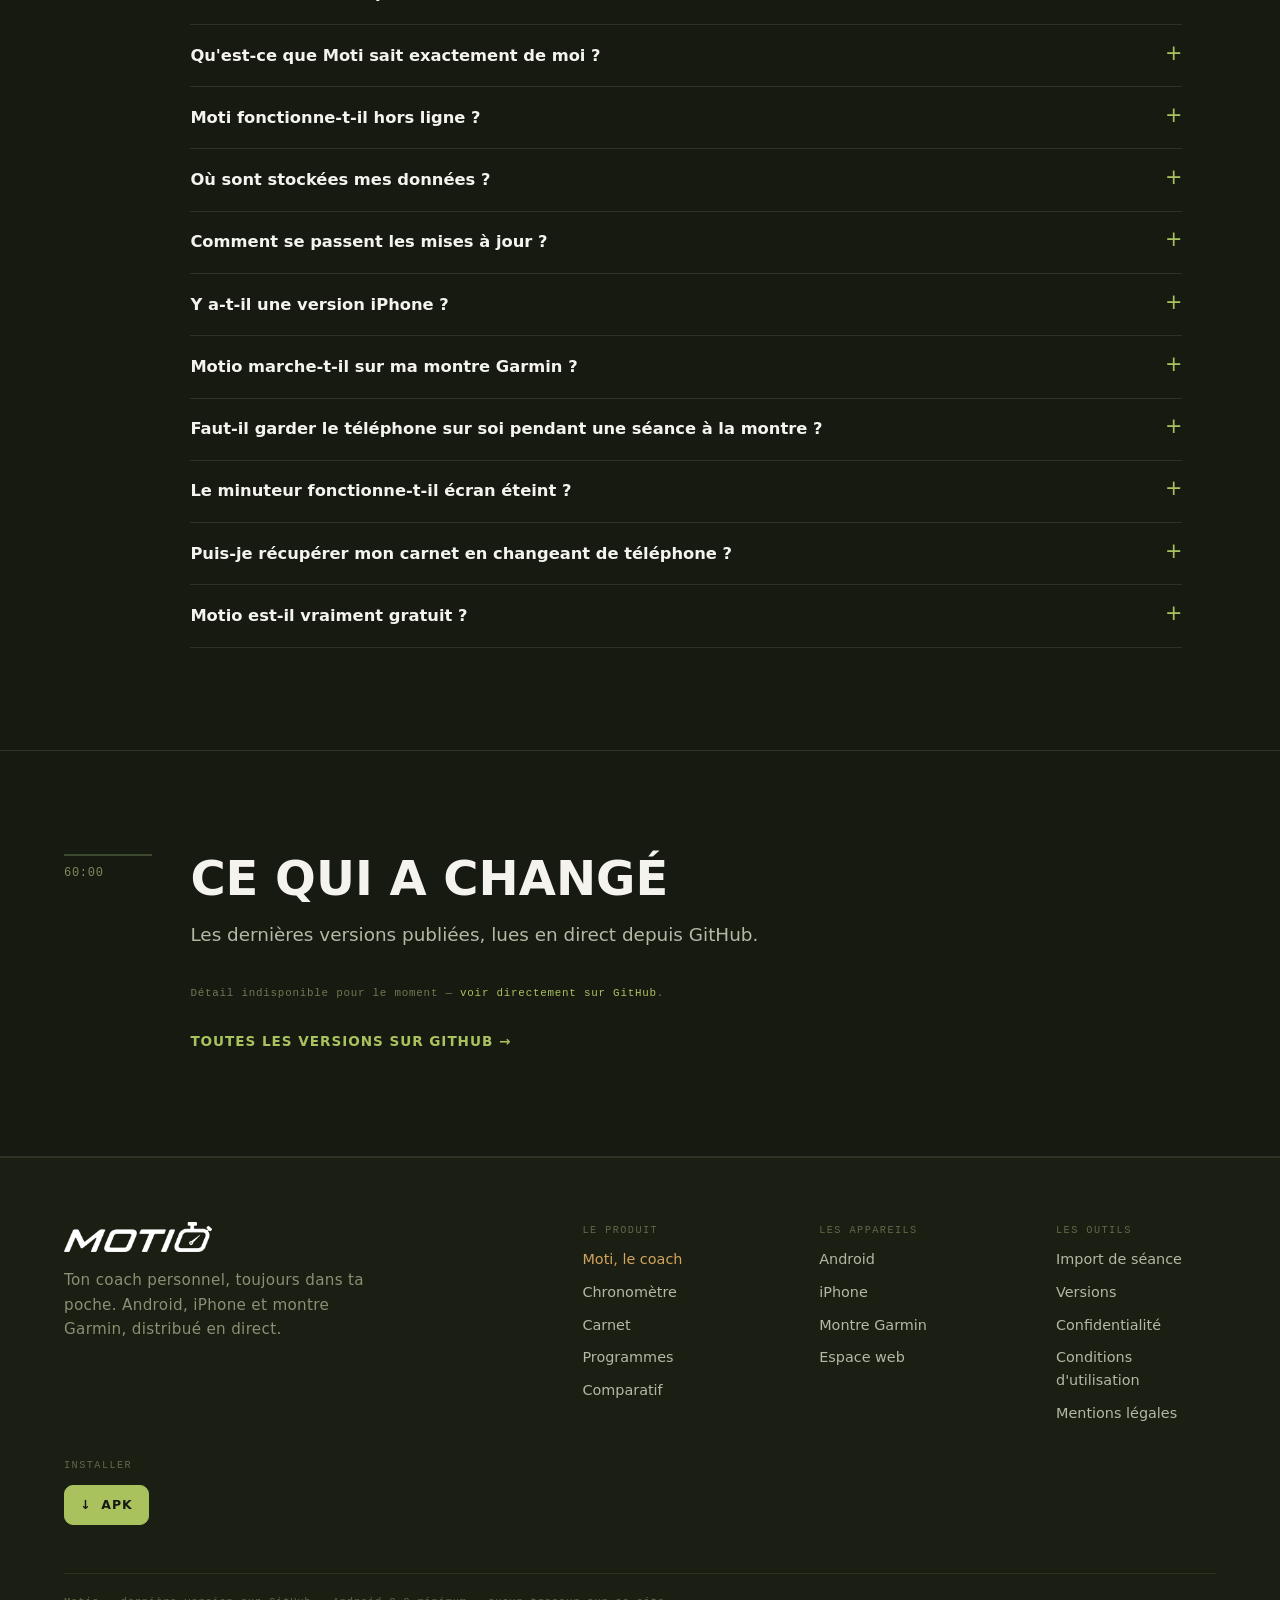
==== commit 7fbf5f3d: "CSP sur les pages publiques (accueil, partage, mentions, conditions, confidentialite) Co-Authored-By" ====
--- a/index.html
+++ b/index.html
@@ -2,6 +2,7 @@
 <html lang="fr">
 <head>
 <meta charset="utf-8">
+  <meta http-equiv="Content-Security-Policy" content="default-src 'self'; script-src 'self'; style-src 'self' 'unsafe-inline' https://fonts.googleapis.com; font-src 'self' https://fonts.gstatic.com; img-src 'self' data:; connect-src 'self' https://raw.githubusercontent.com https://api.github.com; object-src 'none'; base-uri 'self'; form-action 'self'">
 <meta name="viewport" content="width=device-width, initial-scale=1">
 <title>Motio — Ton coach personnel, toujours dans ta poche</title>
 <meta name="description" content="Chrono, minuteur, Tabata et EMOM, carnet d'entraînement complet, coach IA qui lit tes séances. Sur Android, sur iPhone par l'espace web, et au poignet sur montre Garmin fēnix. Sans compte, sans publicité.">
